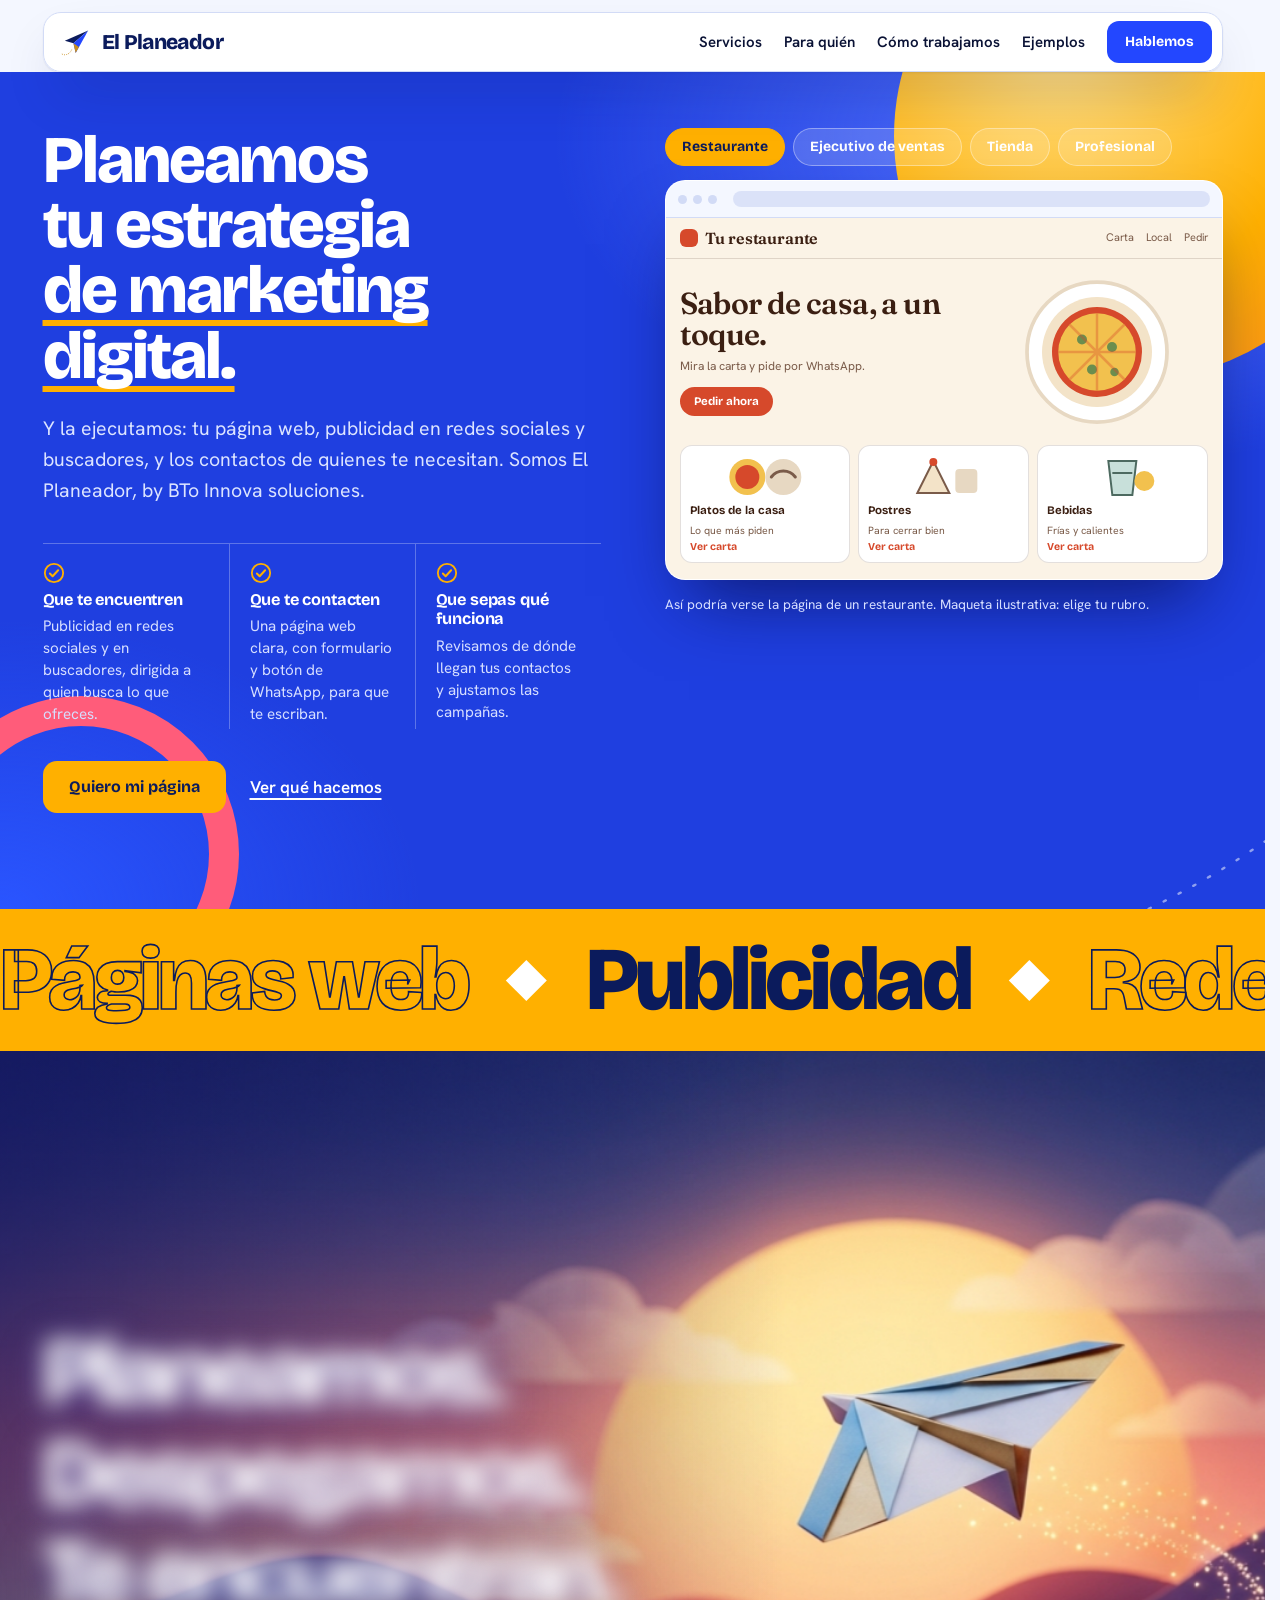
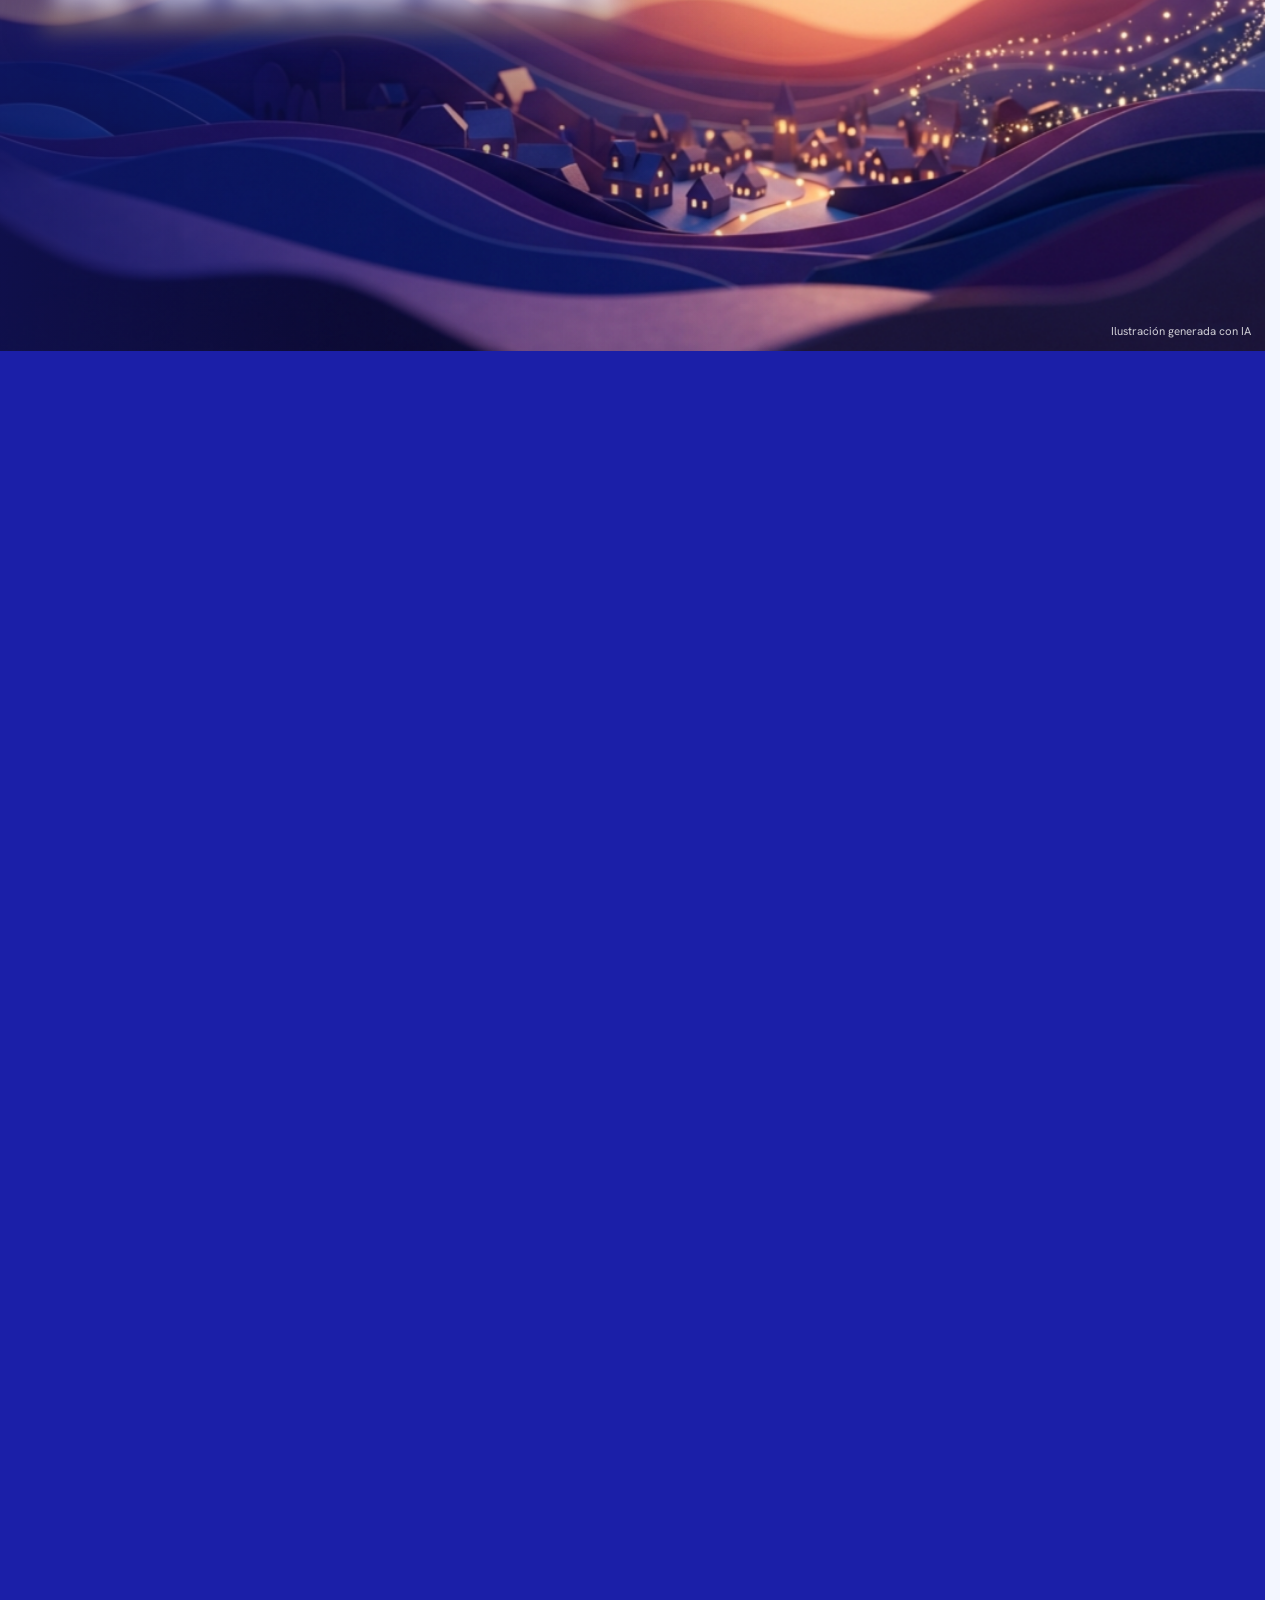
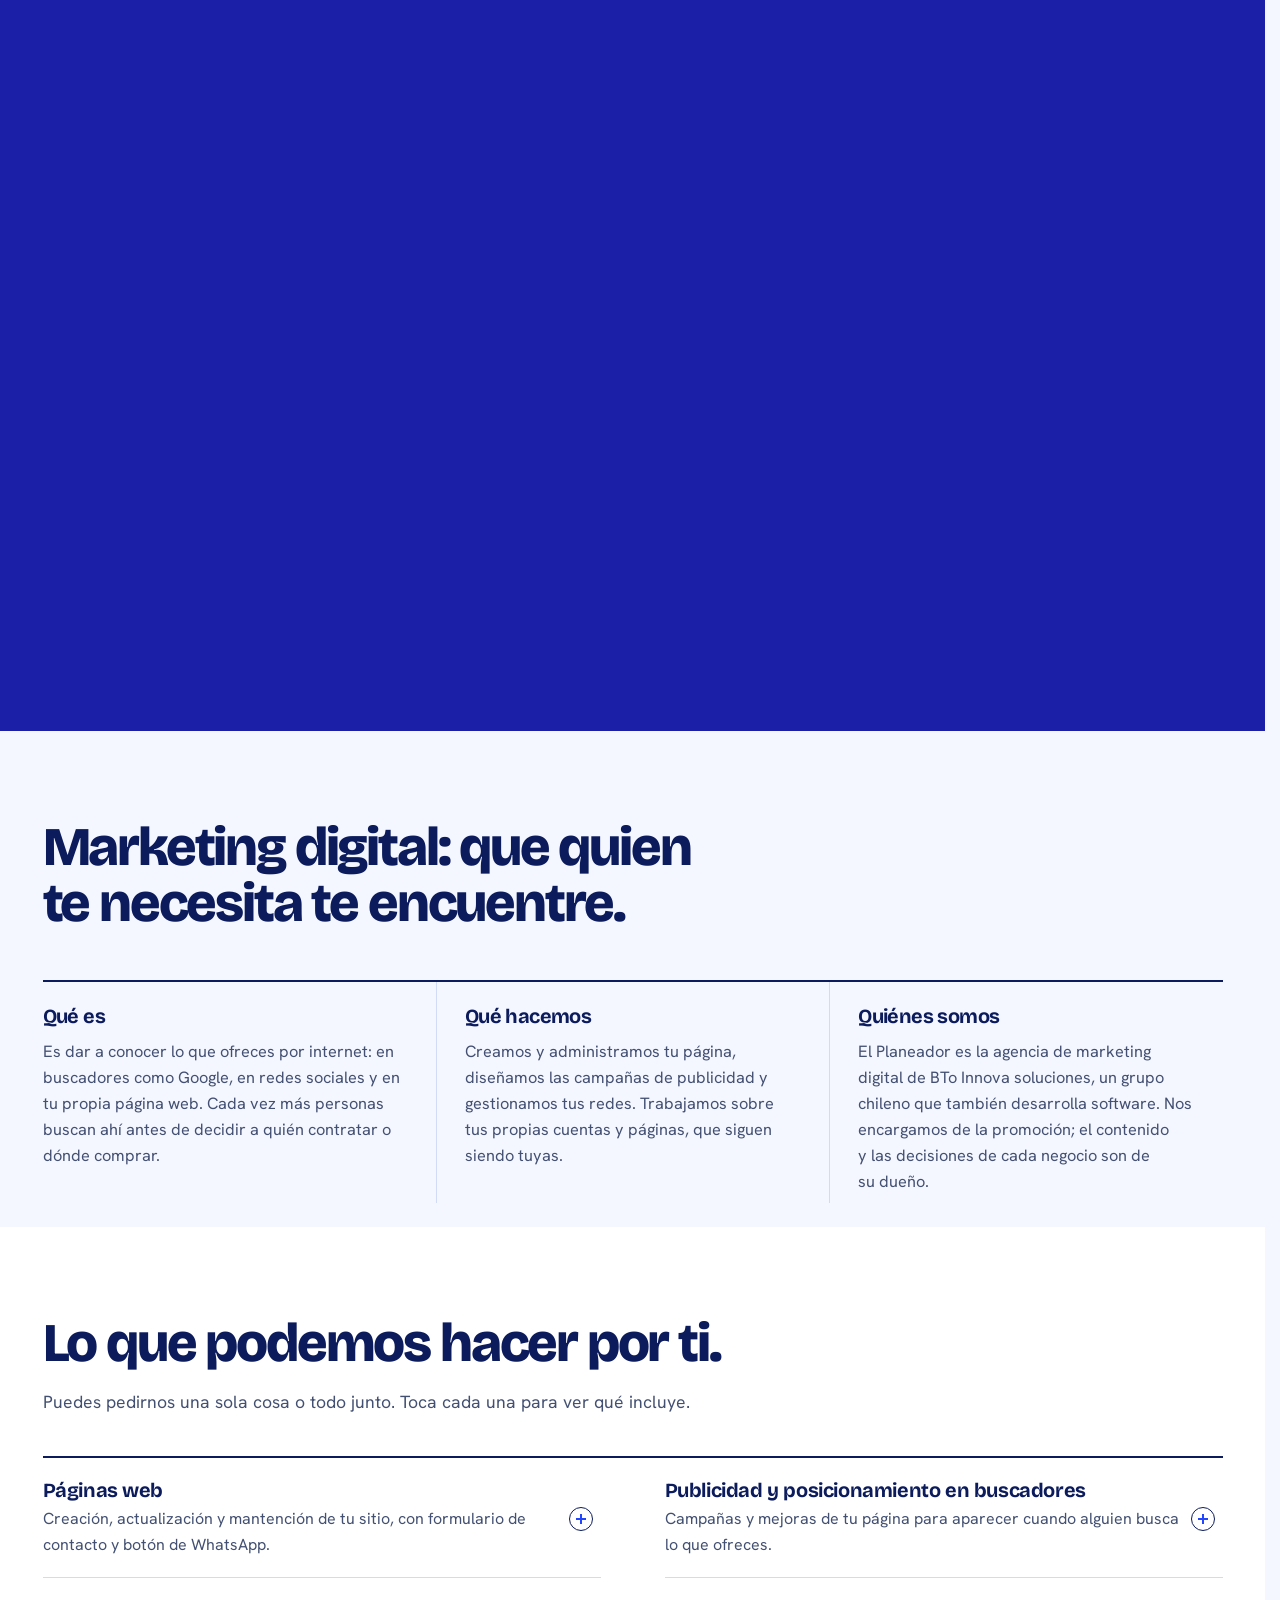
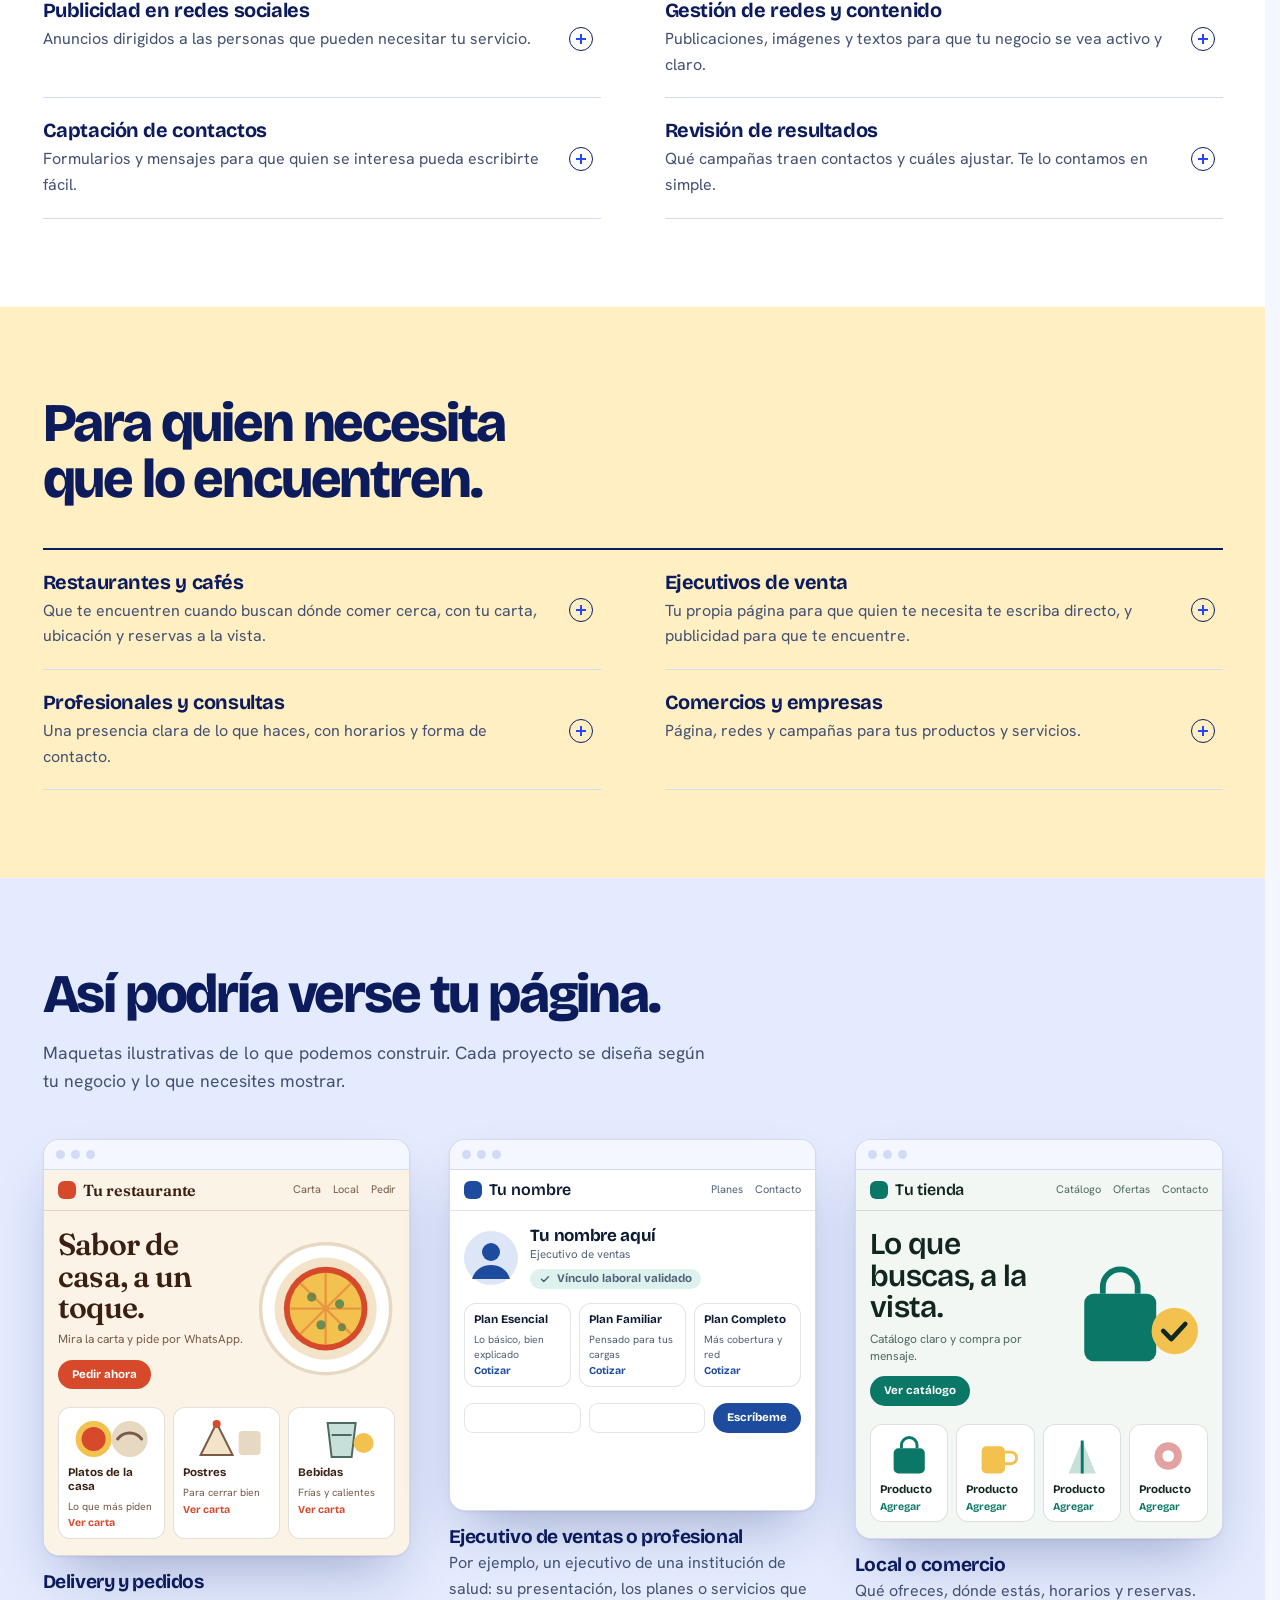
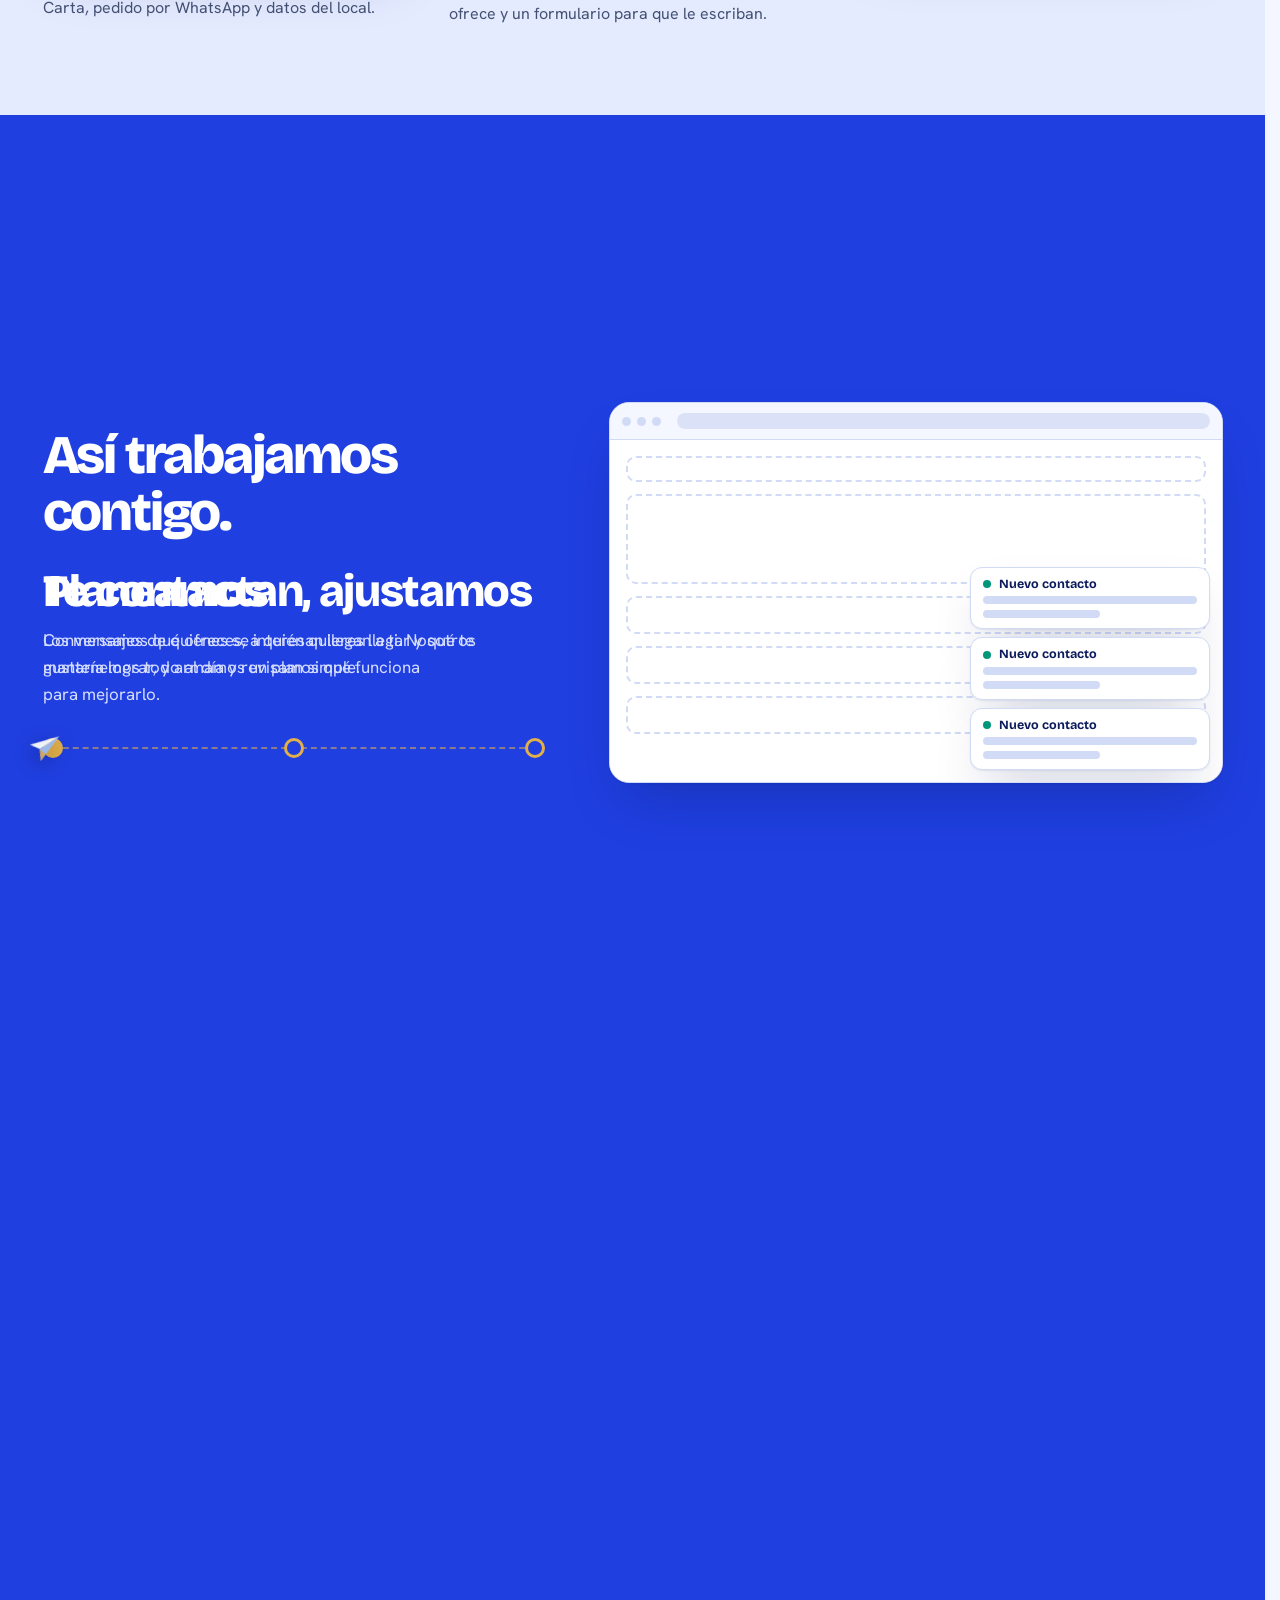
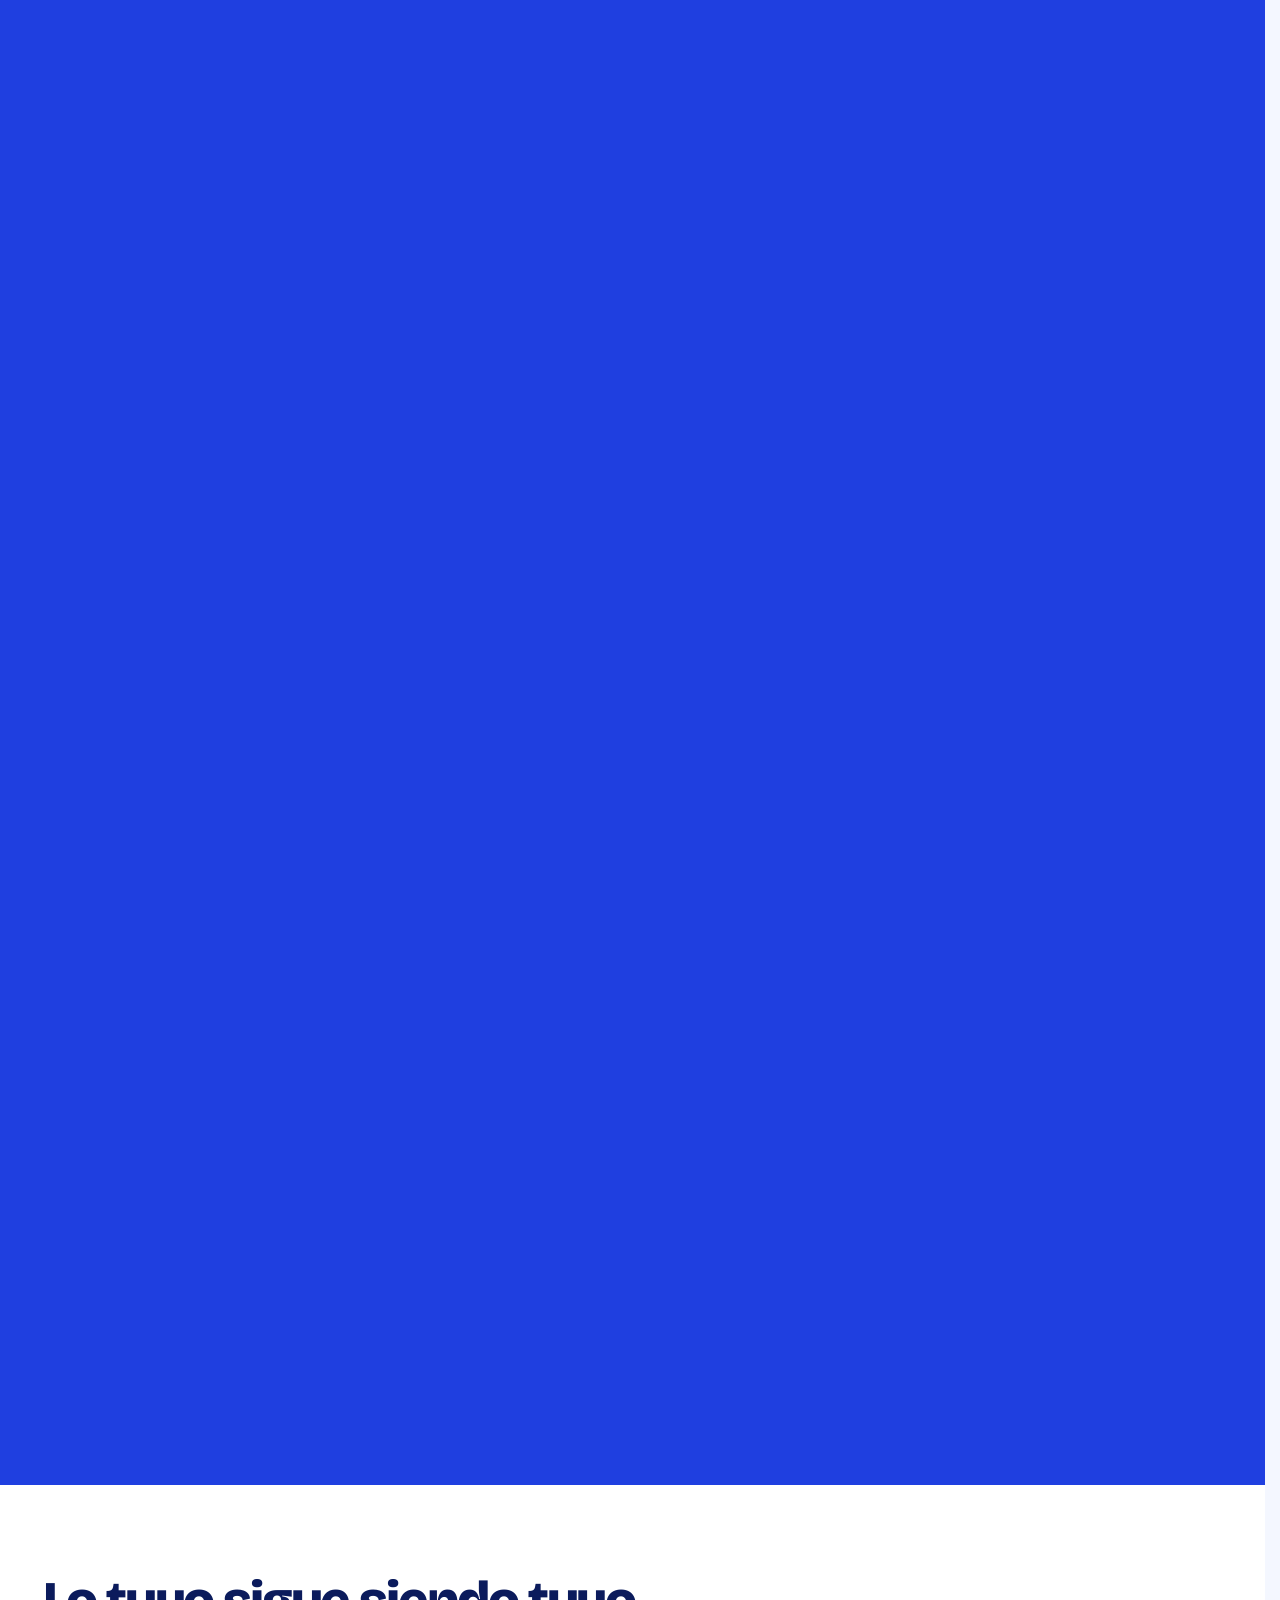
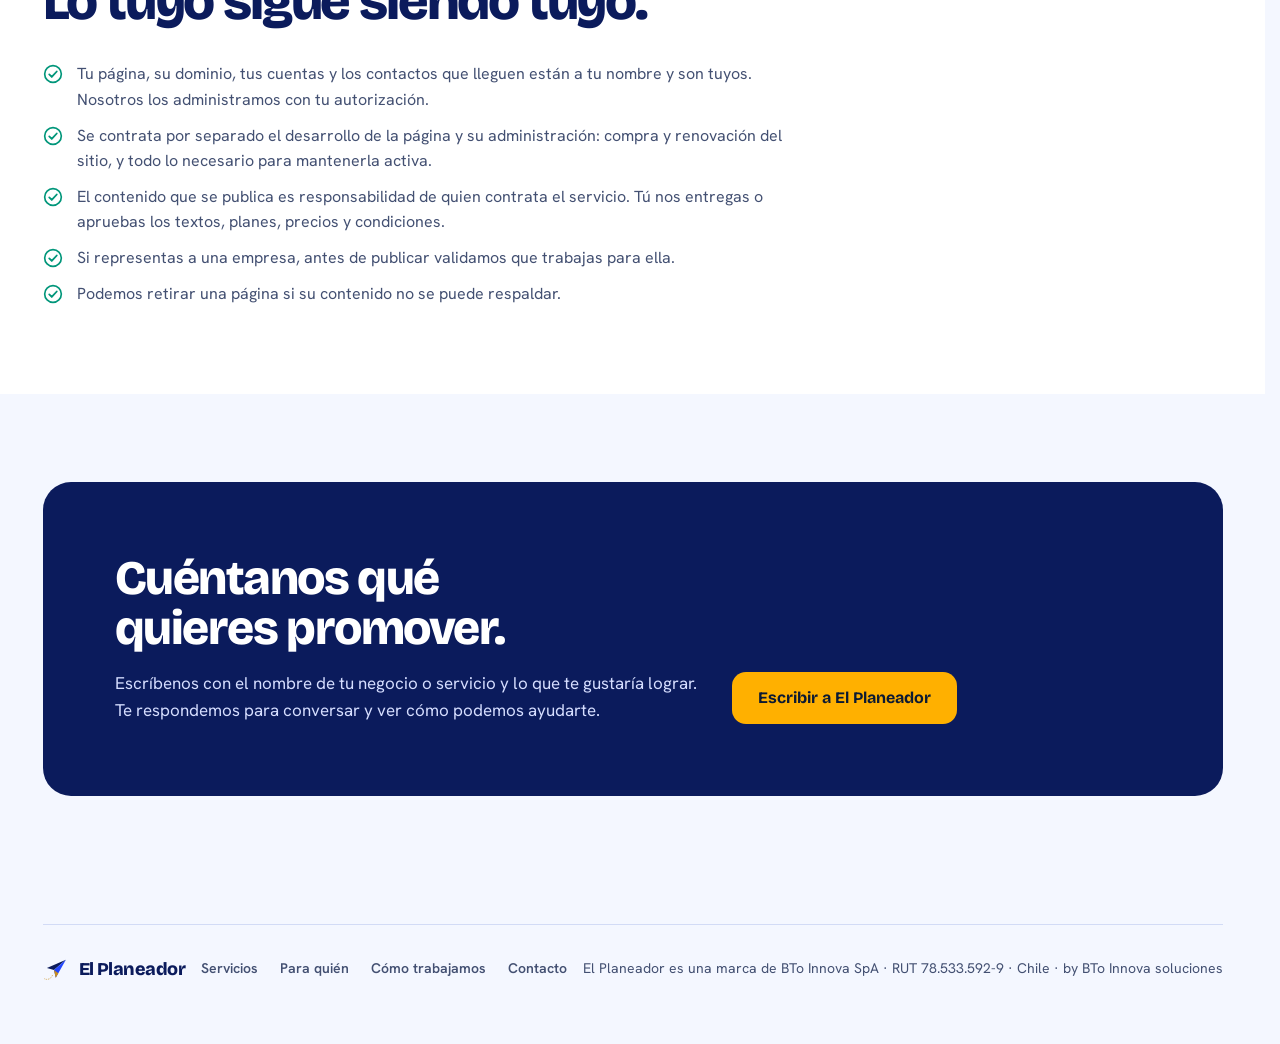
==== index.html @ 7dcaf71c "Home: ilustracion papercraft en el recorrido con zoom por scroll Co-Authored-By: Claude Sonnet 5.5 <" ====
<!DOCTYPE html>
<html lang="es-CL">
<head>
<meta name="robots" content="noindex, nofollow">
<meta charset="utf-8">
<meta name="viewport" content="width=device-width, initial-scale=1">
<title>El Planeador</title>
<meta name="description" content="Agencia chilena de marketing digital: páginas web, publicidad en redes sociales y buscadores, y gestión de contenido para negocios, ejecutivos y empresas de todo rubro.">
<link rel="canonical" href="https://elplaneador.cl/">
<meta property="og:title" content="El Planeador · Agencia de marketing digital">
<meta property="og:description" content="Páginas web y publicidad en redes y buscadores para tu negocio o servicio.">
<meta property="og:type" content="website">
<meta property="og:locale" content="es_CL">
<meta name="theme-color" content="#0F2547">
<link rel="icon" href="data:image/svg+xml,%3Csvg xmlns='http://www.w3.org/2000/svg' viewBox='0 0 200 200'%3E%3Crect width='200' height='200' rx='44' fill='%230F2547'/%3E%3Cpath d='M176 28L30 92l54 16z' fill='%23F4F6F8'/%3E%3Cpath d='M176 28L84 108l14 60z' fill='%239DB8E8'/%3E%3Cpath d='M84 108l14 60 20-36z' fill='%23D2A55A'/%3E%3C/svg%3E">
<link rel="preconnect" href="https://fonts.googleapis.com">
<link rel="preconnect" href="https://fonts.gstatic.com" crossorigin>
<link rel="stylesheet" href="https://fonts.googleapis.com/css2?family=Bricolage+Grotesque:opsz,wght@12..96,500;12..96,700;12..96,800&family=Hanken+Grotesk:wght@400;500;600;700&family=Fraunces:opsz,wght@9..144,600&display=swap">
<style>
    :root {
        color-scheme: light;
        --suelo: #F4F7FF;
        --superficie: #FFFFFF;
        --linea: #D2DBF6;
        --tinta: #0A1235;
        --suave: #435072;
        --marino: #0B1B5C;
        --azul: #2347FF;
        --oro: #FFB000;
        --oro-suave: #FFEFC2;
        --coral: #FF5C7A;
        --valido: #00967A;
        --valido-suave: #D7F5EC;
        --hondo: #1F3FE0;
        --sobre-hondo: #FFFFFF;
        --sobre-hondo-suave: #D6DEFF;
        --foco: #2347FF;
        --sombra: 0 1px 2px rgba(11, 27, 92, .08), 0 28px 56px -18px rgba(11, 27, 92, .32);
        --logo-a: #0B1B5C; --logo-b: #2347FF;
        --display: "Bricolage Grotesque", "Segoe UI", system-ui, sans-serif;
        --texto: "Hanken Grotesk", system-ui, -apple-system, "Segoe UI", sans-serif;
    }
    * { box-sizing: border-box; }
    html { scroll-behavior: smooth; }
    body { margin: 0; background: var(--suelo); color: var(--tinta); font: 400 17px/1.6 var(--texto); -webkit-font-smoothing: antialiased; }
    ::selection { background: var(--oro); color: #0C1A33; }
    :focus-visible { outline: 3px solid var(--foco); outline-offset: 3px; border-radius: 6px; }
    a { color: inherit; }
    h1, h2, h3 { font-family: var(--display); margin: 0; color: var(--marino); text-wrap: balance; letter-spacing: -.03em; line-height: 1.04; }
    p { margin: 0; text-wrap: pretty; }
    .caja { width: min(1180px, 100% - 32px); margin-inline: auto; }
    .solo-lector { position: absolute; width: 1px; height: 1px; overflow: hidden; clip-path: inset(50%); }

    /* ---- botones ---- */
    .boton { display: inline-flex; align-items: center; justify-content: center; gap: 8px; min-height: 52px; padding: 0 26px; font: 700 16px/1 var(--display); border-radius: 14px; text-decoration: none; border: 0; cursor: pointer; transition: transform .2s cubic-bezier(.2,.8,.2,1), background-color .2s; }
    .boton:hover { transform: translateY(-2px); }
    .boton-primario { background: var(--marino); color: var(--suelo); }
    .boton-primario:hover { background: var(--azul); color: var(--suelo); }
    .boton-oro { background: var(--oro); color: #0C1A33; }
    .boton-oro:hover { background: #E2B04A; }
    .enlace { font-weight: 600; color: var(--azul); text-decoration-thickness: 2px; text-underline-offset: 5px; }

    .logo { width: 1em; height: 1em; display: block; }
    .logo .a { fill: var(--logo-a); } .logo .b { fill: var(--logo-b); } .logo .c { fill: #C98F1E; } .logo .d { stroke: #C98F1E; }

    /* ---- barra ---- */
    .barra { position: sticky; top: 12px; z-index: 20; margin-top: 12px; }
    .barra .caja { display: flex; align-items: center; justify-content: space-between; gap: 12px; background: color-mix(in srgb, var(--superficie) 90%, transparent); backdrop-filter: blur(14px); border: 1px solid var(--linea); border-radius: 18px; padding: 8px 10px 8px 16px; box-shadow: var(--sombra); }
    .marca { display: inline-flex; align-items: center; gap: 10px; text-decoration: none; font: 800 21px/1 var(--display); color: var(--marino); letter-spacing: -.03em; }
    .marca .logo { font-size: 32px; }
    .menu { display: flex; align-items: center; gap: 22px; font-size: 15px; font-weight: 600; }
    .menu a { text-decoration: none; }
    .menu a:not(.boton):hover, .sub-boton:hover { color: var(--azul); }
    .menu .boton { min-height: 42px; padding: 0 18px; font-size: 14px; border-radius: 12px; }
    .sub { position: relative; }
    .sub-boton { font: inherit; font-weight: 600; color: inherit; background: none; border: 0; padding: 8px 4px; cursor: pointer; }
    .sub-lista { display: none; position: absolute; top: 100%; left: -12px; min-width: 190px; padding: 8px; background: var(--superficie); border: 1px solid var(--linea); border-radius: 14px; box-shadow: var(--sombra); }
    .sub:hover .sub-lista, .sub:focus-within .sub-lista, .sub.abierto .sub-lista { display: block; }
    .sub-lista a { display: block; padding: 10px 14px; border-radius: 10px; white-space: nowrap; }
    .sub-lista a:hover { background: var(--suelo); }
    @media (max-width: 720px) { .menu > a:not(.boton) { display: none; } .menu { gap: 8px; } .marca { font-size: 17px; gap: 7px; } .marca .logo { font-size: 26px; } .sub-boton { font-size: 13px; padding: 8px 2px; } .menu .boton { padding: 0 14px; font-size: 13px; } .sub-lista { right: 0; left: auto; } }

    /* ---- hero ---- */
    .hero { position: relative; padding: 40px 0 72px; overflow: clip; }
    .hero .caja { position: relative; display: grid; grid-template-columns: 1.25fr .75fr; gap: clamp(32px, 5vw, 72px); align-items: start; }
    .hero h1 { font-size: clamp(2.4rem, 5.6vw, 4.4rem); font-weight: 800; line-height: .98; }
    .hero h1 .subraya { display: inline-block; text-decoration: underline; text-decoration-color: var(--oro); text-decoration-thickness: .09em; text-underline-offset: .12em; text-decoration-skip-ink: none; }
    .bajada { margin-top: 24px; max-width: 34em; font-size: clamp(1.05rem, 2vw, 1.22rem); color: var(--suave); }
    .controles { margin: 36px 0 0; padding: 0; list-style: none; display: grid; grid-template-columns: repeat(3, 1fr); border-top: 1px solid var(--linea); }
    .controles li { padding: 18px 20px 4px 0; display: grid; gap: 6px; align-content: start; }
    .controles li + li { padding-left: 20px; border-left: 1px solid var(--linea); }
    .controles svg { width: 22px; height: 22px; color: var(--valido); }
    .controles strong { font: 700 1.02rem/1.2 var(--display); color: var(--marino); letter-spacing: -.01em; }
    .controles span { font-size: .95rem; line-height: 1.45; color: var(--suave); }
    .acciones { margin-top: 32px; display: flex; flex-wrap: wrap; align-items: center; gap: 12px 24px; }
    @media (max-width: 960px) { .hero .caja { grid-template-columns: 1fr; } }
    @media (max-width: 640px) {
        .hero { padding-top: 36px; }
        .controles { grid-template-columns: 1fr; }
        .controles li, .controles li + li { padding: 14px 0; border-left: 0; border-top: 1px solid var(--linea); grid-template-columns: 26px 1fr; column-gap: 12px; }
        .controles li:first-child { border-top: 0; }
        .controles svg { grid-row: span 2; }
    }

    /* ruta de vuelo decorativa */
    .ruta { position: absolute; inset: 0; width: 100%; height: 100%; pointer-events: none; z-index: 0; }
    .ruta path { fill: none; stroke: var(--oro); stroke-width: 2; stroke-linecap: round; stroke-dasharray: 2 12; opacity: .55; }
    .avion { position: absolute; top: 0; left: 0; width: 40px; height: 40px; pointer-events: none; z-index: 1; margin: -20px 0 0 -20px; offset-path: path('M 760 760 C 1040 720, 1240 520, 1310 320 S 1400 90, 1470 20'); offset-rotate: auto 12deg; offset-distance: 100%; opacity: .9; }
    .hero .caja > * { position: relative; z-index: 1; }
    @media (max-width: 960px) { .ruta, .avion { display: none; } }

    /* tarjeta de consulta */
    .consulta { background: var(--superficie); border: 1px solid var(--linea); border-radius: 24px; box-shadow: var(--sombra); padding: 28px; display: grid; gap: 16px; }
    .consulta h2 { font-size: 1.7rem; font-weight: 800; }
    .consulta > p { color: var(--suave); font-size: 15.5px; }
    .consulta fieldset { border: 0; margin: 0; padding: 0; display: flex; flex-wrap: wrap; gap: 8px; }
    .op { display: inline-flex; align-items: center; gap: 8px; padding: 10px 16px; border: 1px solid var(--linea); border-radius: 999px; font: 700 15px/1 var(--display); cursor: pointer; }
    .op input { position: absolute; opacity: 0; pointer-events: none; }
    .op:has(input:checked) { background: var(--marino); color: var(--suelo); border-color: var(--marino); }
    .op:has(input:focus-visible) { outline: 3px solid var(--foco); outline-offset: 3px; }
    .op.off { opacity: .5; cursor: not-allowed; }
    .op small { font: 500 12px var(--texto); color: var(--suave); }
    .campo { display: grid; gap: 8px; font: 700 15px/1.2 var(--display); color: var(--marino); }
    .campo select { min-height: 52px; padding: 0 14px; font: 500 16px var(--texto); color: var(--tinta); background: var(--suelo); border: 1px solid var(--linea); border-radius: 12px; }
    .consulta .boton { width: 100%; }
    .nota { font-size: 13px; color: var(--suave); line-height: 1.45; }

    /* ---- secciones ---- */
    .seccion { padding: 88px 0; }
    .seccion > .caja > h2, .titulo-sec { font-size: clamp(2rem, 4.6vw, 3.4rem); font-weight: 800; max-width: 15em; }
    .intro { margin-top: 16px; max-width: 38em; color: var(--suave); font-size: 1.1rem; }

    /* ficha validada */
    .validacion { display: grid; grid-template-columns: 1fr 1fr; gap: clamp(32px, 6vw, 96px); align-items: center; }
    .no-hacemos { margin: 28px 0 0; padding: 0; list-style: none; display: grid; gap: 10px; }
    .no-hacemos li { display: grid; grid-template-columns: 22px 1fr; gap: 12px; font-size: 1rem; color: var(--suave); }
    .no-hacemos svg { width: 20px; height: 20px; color: var(--suave); margin-top: 3px; }
    .ficha { position: relative; background: var(--superficie); border: 1px solid var(--linea); border-radius: 22px; box-shadow: var(--sombra); padding: 28px; transform: rotate(-1.6deg); max-width: 460px; justify-self: center; width: 100%; }
    .ficha-ejemplo { position: absolute; top: -13px; right: 22px; background: var(--oro-suave); color: var(--tinta); font: 700 12px/1 var(--display); letter-spacing: .06em; text-transform: uppercase; padding: 8px 12px; border-radius: 999px; }
    .ficha-cab { display: flex; align-items: center; gap: 14px; padding-bottom: 20px; border-bottom: 1px dashed var(--linea); }
    .ficha-foto { width: 56px; height: 56px; border-radius: 16px; background: var(--suelo); border: 1px solid var(--linea); display: grid; place-items: center; color: var(--suave); }
    .ficha-foto svg { width: 28px; height: 28px; }
    .ficha-cab strong { display: block; font: 700 1.15rem/1.15 var(--display); color: var(--marino); }
    .ficha-cab span { font-size: .92rem; color: var(--suave); }
    .ficha dl { margin: 0; padding-top: 6px; }
    .ficha dl > div { display: flex; align-items: center; justify-content: space-between; gap: 12px; padding: 14px 0; border-bottom: 1px solid var(--linea); }
    .ficha dl > div:last-child { border-bottom: 0; }
    .ficha dt { font: 600 .98rem/1.3 var(--display); color: var(--marino); }
    .ficha dt small { display: block; font: 400 .85rem/1.35 var(--texto); color: var(--suave); }
    .valido { flex: none; display: inline-flex; align-items: center; gap: 6px; background: var(--valido-suave); color: var(--valido); font: 700 13px/1 var(--display); padding: 8px 12px; border-radius: 999px; }
    .valido svg { width: 15px; height: 15px; }
    .ficha-pie { margin-top: 10px; font-size: .82rem; color: var(--suave); }

    /* ruta de pasos */
    .hondo { background: var(--hondo); color: var(--sobre-hondo); position: relative; overflow: clip; }
    .hondo h2 { color: var(--sobre-hondo); }
    .hondo .intro { color: var(--sobre-hondo-suave); }
    .pasos { margin: 56px 0 0; padding: 0; list-style: none; display: grid; grid-template-columns: repeat(3, 1fr); gap: 0; position: relative; }
    .pasos::before { content: ""; position: absolute; left: 0; right: 0; top: 13px; border-top: 2px dashed rgba(226,176,74,.55); }
    .pasos li { position: relative; padding: 48px 32px 0 0; }
    .pasos li::before { content: ""; position: absolute; top: 4px; left: 0; width: 20px; height: 20px; border-radius: 50%; background: var(--hondo); border: 3px solid #E2B04A; }
    .pasos li:last-child::before { background: #E2B04A; }
    .pasos h3 { color: var(--sobre-hondo); font-size: 1.4rem; font-weight: 700; margin-bottom: 10px; }
    .pasos p { color: var(--sobre-hondo-suave); font-size: 1rem; max-width: 22em; }
    @media (max-width: 760px) {
        .pasos { grid-template-columns: 1fr; gap: 28px; }
        .pasos::before { top: 0; bottom: 0; left: 9px; right: auto; border-top: 0; border-left: 2px dashed rgba(226,176,74,.55); }
        .pasos li { padding: 0 0 0 44px; }
        .pasos li::before { top: 2px; }
    }

    /* herramientas */
    .herr { margin-top: 48px; display: grid; grid-template-columns: 7fr 5fr; gap: 20px; align-items: stretch; }
    .calc { background: var(--hondo); color: #EEF2F7; border-radius: 24px; padding: clamp(28px, 4vw, 48px); display: grid; align-content: space-between; gap: 28px; }
    .calc .gran { font: 800 clamp(5rem, 14vw, 9rem)/.85 var(--display); letter-spacing: -.06em; color: #E2B04A; }
    .calc h3 { color: #EEF2F7; font-size: 1.7rem; font-weight: 700; margin-bottom: 8px; }
    .calc p { color: #B5C3DC; max-width: 28em; }
    .calc .boton { justify-self: start; }
    .guias { display: grid; align-content: start; border-top: 2px solid var(--marino); }
    .guias a { display: grid; gap: 4px; padding: 22px 8px 22px 0; text-decoration: none; border-bottom: 1px solid var(--linea); transition: padding-left .2s cubic-bezier(.2,.8,.2,1); }
    .guias a:hover { padding-left: 10px; }
    .guias strong { font: 700 1.3rem/1.2 var(--display); color: var(--marino); letter-spacing: -.02em; }
    .guias span { color: var(--suave); font-size: 1rem; }
    .guias em { font-style: normal; font-weight: 700; color: var(--azul); font-size: .95rem; }
    .guias-tit { font: 700 .95rem/1 var(--display); color: var(--suave); letter-spacing: .02em; padding: 14px 0 10px; }
    @media (max-width: 860px) { .herr { grid-template-columns: 1fr; } .validacion { grid-template-columns: 1fr; } .ficha { transform: rotate(-1deg); } }

    /* ejecutivos */
    .ejec { background: var(--hondo); border-radius: 28px; padding: clamp(32px, 6vw, 72px); display: grid; grid-template-columns: 1.4fr 1fr; gap: 32px; align-items: end; color: var(--sobre-hondo); }
    .ejec h2 { color: var(--sobre-hondo); font-size: clamp(1.9rem, 4vw, 3rem); font-weight: 800; }
    .ejec p { margin-top: 16px; color: var(--sobre-hondo-suave); max-width: 36em; }
    .ejec .boton { justify-self: start; }
    @media (max-width: 860px) { .ejec { grid-template-columns: 1fr; } }

    .pie { padding: 40px 0 56px; font-size: 14px; color: var(--suave); }
    .pie .caja { display: flex; flex-wrap: wrap; justify-content: space-between; gap: 12px; align-items: center; border-top: 1px solid var(--linea); padding-top: 24px; }
    .pie .marca { font-size: 18px; } .pie .marca .logo { font-size: 26px; }
    .pie-enlaces { display: flex; flex-wrap: wrap; gap: 8px 22px; font-weight: 600; }
    .pie-enlaces a { text-decoration: none; padding: 8px 0; }
    .pie-enlaces a:hover { color: var(--azul); text-decoration: underline; text-underline-offset: 4px; }

    /* listas editoriales (servicios y rubros) */
    .lista-ed { margin-top: 40px; display: grid; grid-template-columns: repeat(2, 1fr); column-gap: clamp(24px, 5vw, 72px); border-top: 2px solid var(--marino); }
    .lista-ed > div { display: grid; gap: 4px; padding: 20px 0; border-bottom: 1px solid var(--linea); align-content: start; }
    .lista-ed strong { font: 700 1.25rem/1.2 var(--display); color: var(--marino); letter-spacing: -.02em; }
    .lista-ed span { color: var(--suave); font-size: 1rem; max-width: 34em; }
    @media (max-width: 760px) { .lista-ed { grid-template-columns: 1fr; } }
    #condiciones .no-hacemos { max-width: 44em; margin-top: 32px; }
    #condiciones .no-hacemos svg { color: var(--valido); }


    /* ---- base nueva ---- */
    html { scrollbar-gutter: stable; }
    html.panel-abierto { overflow: hidden; }
    :root { --ease: cubic-bezier(.16, .84, .3, 1); }

    /* ---- portada: maqueta viva ---- */
    @media (min-width: 961px) { .hero .caja { grid-template-columns: 1fr 1fr; } }
    .hero h1 { font-size: clamp(2.3rem, 4.8vw, 4rem); }
    .vivo { display: grid; gap: 14px; }
    .vivo-rubros { display: flex; flex-wrap: wrap; gap: 8px; }
    .vchip { font: 700 14px/1 var(--display); padding: 11px 16px; border-radius: 999px; border: 1px solid var(--linea); background: var(--superficie); color: var(--tinta); cursor: pointer; transition: background-color .25s, color .25s, border-color .25s, transform .25s var(--ease); }
    .vchip:hover { transform: translateY(-2px); border-color: var(--azul); }
    .vchip[aria-pressed="true"] { background: var(--marino); color: var(--suelo); border-color: var(--marino); }
    .vivo-marco { background: var(--superficie); border: 1px solid var(--linea); border-radius: 20px; box-shadow: var(--sombra); overflow: hidden; }
    .vivo-marco .mq-barra { align-items: center; }
    .vivo-url { margin-left: 10px; flex: 1; height: 16px; border-radius: 8px; background: var(--linea); opacity: .7; display: block; }
    .vivo-pagina { --acento: var(--oro); --acento-suave: var(--oro-suave); padding: 16px; display: grid; gap: 14px; min-height: 340px; align-content: start; transition: opacity .18s ease; }
    .vivo-pagina[data-r="ejecutivo"] { --acento: var(--azul); --acento-suave: color-mix(in srgb, var(--azul) 18%, var(--superficie)); }
    .vivo-pagina[data-r="tienda"] { --acento: var(--valido); --acento-suave: var(--valido-suave); }
    .vivo-pagina[data-r="profesional"] { --acento: var(--marino); --acento-suave: color-mix(in srgb, var(--marino) 14%, var(--superficie)); }
    .vivo-pagina.sale { opacity: 0; }
    .vp-cab { display: flex; align-items: center; gap: 10px; }
    .vp-cab .mq-logo { background: var(--acento); }
    .vp-nav { margin-left: auto; display: flex; gap: 8px; }
    .vp-nav i { width: 28px; height: 7px; border-radius: 4px; background: var(--linea); display: block; }
    .vp-portada { display: grid; gap: 10px; padding: 22px 18px; border-radius: 14px; background: var(--hondo); justify-items: start; }
    .vp-tit { font: 800 clamp(1.25rem, 2.6vw, 1.7rem)/1.05 var(--display); color: #EEF2F7; letter-spacing: -.03em; }
    .vp-sub { color: #B5C3DC; font-size: .95rem; line-height: 1.4; }
    .vivo-pagina .mq-btn { background: var(--acento); color: #fff; }
    .vivo-pagina[data-r="restaurante"] .mq-btn { color: #0C1A33; }
    .vp-filas { display: grid; gap: 12px; }
    .vp-fila { display: grid; grid-template-columns: 42px 1fr 34px; gap: 12px; align-items: center; }
    .vp-fila .mq-img { width: 42px; height: 42px; background: var(--acento-suave); }
    .vp-fila .mq-chip { background: var(--acento-suave); height: 20px; }
    .vp-grid { display: grid; grid-template-columns: 1fr 1fr; gap: 10px; }
    .vp-prod { height: 84px; border-radius: 12px; background: var(--acento-suave); display: block; position: relative; }
    .vp-prod::after { content: ""; position: absolute; left: 10px; bottom: 10px; width: 46%; height: 7px; border-radius: 4px; background: var(--acento); opacity: .55; }
    .vp-horas { display: grid; grid-template-columns: repeat(3, 1fr); gap: 10px; }
    .vp-hora { height: 34px; border-radius: 10px; border: 1px solid var(--linea); background: var(--acento-suave); display: block; }
    .vp-hora:nth-child(2) { background: var(--acento); border-color: var(--acento); }
    .vivo-nota { font-size: 13.5px; color: var(--suave); }
    @media (prefers-reduced-motion: no-preference) {
        .vivo-pagina.entra .vp-tit, .vivo-pagina.entra .vp-sub, .vivo-pagina.entra .mq-btn, .vivo-pagina.entra .vp-filas > * { animation: aparece .6s var(--ease) both; animation-delay: calc(var(--i, 0) * 75ms); }
        @keyframes aparece { from { opacity: 0; transform: translateY(14px); } }
        .vivo { animation: sube .8s var(--ease) .12s both; }
    }
    @media (max-width: 640px) { .vivo-pagina { min-height: 300px; } }

    /* ---- menú móvil ---- */
    .menu-btn { display: none; align-items: center; gap: 8px; min-height: 42px; padding: 0 14px; font: 700 13px/1 var(--display); color: var(--marino); background: transparent; border: 1px solid var(--linea); border-radius: 12px; cursor: pointer; }
    .menu-btn svg { width: 18px; height: 18px; }
    @media (max-width: 720px) { .menu-btn { display: inline-flex; } }

    /* ---- filas que abren hoja ---- */
    .lista-ed > .item { text-align: left; font: inherit; color: inherit; background: none; border: 0; border-bottom: 1px solid var(--linea); padding: 20px 44px 20px 0; display: grid; gap: 4px; align-content: start; cursor: pointer; position: relative; transition: padding-left .3s var(--ease); }
    .lista-ed > .item:hover { padding-left: 10px; }
    .lista-ed > .item::after { content: ""; position: absolute; right: 8px; top: 50%; width: 22px; height: 22px; margin-top: -11px; border-radius: 50%; background: linear-gradient(var(--azul), var(--azul)) center / 10px 2px no-repeat, linear-gradient(var(--azul), var(--azul)) center / 2px 10px no-repeat; border: 1px solid var(--linea); transition: transform .35s var(--ease), background-color .25s; }
    .lista-ed > .item:hover::after { transform: rotate(90deg); background-color: var(--oro-suave); }

    /* ---- velo y hoja deslizable ---- */
    .velo { position: fixed; inset: 0; z-index: 40; background: rgba(5, 12, 24, .58); opacity: 0; pointer-events: none; transition: opacity .4s ease; }
    @supports (backdrop-filter: blur(1px)) { .velo { backdrop-filter: blur(3px) saturate(.85); } }
    html.panel-abierto .velo { opacity: 1; pointer-events: auto; }
    .hoja { position: fixed; z-index: 50; left: 0; right: 0; bottom: 0; max-height: 88dvh; overflow: auto; overscroll-behavior: contain; background: var(--superficie); color: var(--tinta); border-radius: 26px 26px 0 0; box-shadow: 0 -24px 60px -12px rgba(0,0,0,.45); transform: translateY(104%); visibility: hidden; transition: transform .5s var(--ease), visibility 0s linear .5s; outline: 0; }
    html.panel-abierto .hoja { transform: none; visibility: visible; transition: transform .5s var(--ease), visibility 0s; }
    .hoja.arrastra { transition: none; }
    .hoja-cab { position: sticky; top: 0; z-index: 1; height: 40px; display: grid; place-items: center; background: var(--superficie); cursor: grab; touch-action: none; }
    .hoja-cab span { width: 46px; height: 5px; border-radius: 3px; background: var(--linea); display: block; }
    .hoja-cerrar { position: absolute; top: 8px; right: 12px; z-index: 2; width: 40px; height: 40px; display: grid; place-items: center; background: var(--suelo); border: 1px solid var(--linea); border-radius: 12px; cursor: pointer; color: var(--marino); }
    .hoja-cerrar svg { width: 18px; height: 18px; }
    .hoja-cuerpo { padding: 4px 24px 32px; display: grid; gap: 16px; }
    .hoja-cuerpo h2 { font-size: clamp(1.7rem, 4vw, 2.1rem); font-weight: 800; padding-right: 40px; }
    .hoja-cuerpo p { color: var(--suave); }
    .hoja-lista { margin: 0; padding: 0; list-style: none; display: grid; gap: 12px; }
    .hoja-lista li { display: grid; grid-template-columns: 22px 1fr; gap: 12px; }
    .hoja-lista svg { width: 20px; height: 20px; color: var(--valido); margin-top: 3px; }
    .hoja-menu { display: grid; border-top: 2px solid var(--marino); }
    .hoja-menu a { padding: 18px 4px; font: 700 1.25rem/1.2 var(--display); color: var(--marino); text-decoration: none; border-bottom: 1px solid var(--linea); letter-spacing: -.02em; }
    .hoja-cuerpo .boton { justify-self: start; }
    .hoja-cuerpo .nota { margin-top: -4px; }
    @media (min-width: 900px) {
        .hoja { left: auto; top: 12px; right: 12px; bottom: 12px; width: min(470px, 92vw); max-height: none; border-radius: 26px; transform: translateX(112%); box-shadow: -24px 0 60px -12px rgba(0,0,0,.45); }
        .hoja-cab { height: 8px; cursor: default; touch-action: auto; } .hoja-cab span { display: none; }
        .hoja-cuerpo { padding-top: 36px; }
    }

    /* ---- hilo del avión en cómo trabajamos ---- */
    .pasos-avion { position: absolute; z-index: 2; width: 38px; height: 38px; top: -5px; left: calc(var(--p, 0) * 100%); margin-left: -19px; pointer-events: none; transform: rotate(8deg); filter: drop-shadow(0 6px 10px rgba(0,0,0,.35)); }
    .pasos-avion svg { width: 100%; height: 100%; display: block; }
    .js .pasos li { transition: opacity .6s var(--ease), transform .6s var(--ease); }
    .js .pasos li:not(.on) { opacity: .32; transform: translateY(10px); }
    .js .pasos li.on::before { background: #E2B04A; }
    @media (max-width: 760px) {
        .pasos-avion { left: -9px; top: calc(var(--p, 0) * 100%); margin-left: 0; margin-top: -19px; transform: rotate(100deg); }
    }
    @media (prefers-reduced-motion: reduce) { .js .pasos li:not(.on) { opacity: 1; transform: none; } }


    /* ---- cinta de movimiento ---- */
    .cinta { overflow: hidden; border-block: 1px solid var(--linea); padding: 22px 0; background: var(--superficie); }
    .cinta-pista { display: flex; width: max-content; animation: cinta 46s linear infinite; }
    .cinta-pista span { font: 800 clamp(2.4rem, 7.2vw, 5.6rem)/1 var(--display); letter-spacing: -.04em; color: transparent; -webkit-text-stroke: 1.5px var(--marino); padding-right: .5em; white-space: nowrap; display: inline-flex; align-items: center; }
    .cinta-pista span::after { content: ""; width: .32em; height: .32em; margin-left: .5em; background: var(--oro); transform: rotate(45deg); display: block; }
    .cinta-pista span:nth-child(even) { color: var(--marino); -webkit-text-stroke: 0; }
    .cinta:hover .cinta-pista { animation-play-state: paused; }
    @keyframes cinta { to { transform: translateX(-25%); } }
    @media (prefers-reduced-motion: reduce) { .cinta-pista { animation: none; } .cinta { overflow-x: auto; } }

    /* ---- ejemplos: respuesta al pasar el cursor ---- */
    .mq-marco { transition: transform .5s var(--ease), box-shadow .5s var(--ease); }
    .mq:hover .mq-marco { transform: translateY(-8px) rotate(-.8deg); }
    .mq .mq-btn { transition: transform .4s var(--ease); transform-origin: left center; }
    .mq:hover .mq-btn { transform: scale(1.08); }
    .mq .mq-fila, .mq .mq-bloque, .mq .mq-campo { transition: transform .5s var(--ease); }
    .mq:hover .mq-fila:nth-of-type(odd), .mq:hover .mq-bloque:nth-child(2) { transform: translateX(6px); }
    .mq:hover .mq-fila:nth-of-type(even) { transform: translateX(-4px); }

    /* ---- historia a pantalla completa ---- */
    .historia { padding: 0; }
    .historia-pista { height: 330svh; position: relative; }
    .historia-escena { position: sticky; top: 0; min-height: 100dvh; display: grid; align-items: center; padding: 96px 0 40px; overflow: clip; }
    .historia-grid { display: grid; grid-template-columns: .9fr 1.1fr; gap: clamp(28px, 5vw, 80px); align-items: center; }
    .h-etapas { display: grid; margin-top: 28px; }
    .h-etapa { grid-area: 1 / 1; opacity: 0; transform: translateY(16px); transition: opacity .6s var(--ease), transform .6s var(--ease); pointer-events: none; }
    .e1 .h-etapa[data-e="1"], .e2 .h-etapa[data-e="2"], .e3 .h-etapa[data-e="3"] { opacity: 1; transform: none; pointer-events: auto; }
    .h-etapa h3 { color: var(--sobre-hondo); font-size: clamp(1.8rem, 3.6vw, 2.8rem); font-weight: 800; margin-bottom: 12px; }
    .h-etapa p { color: var(--sobre-hondo-suave); max-width: 28em; font-size: 1.06rem; }
    .h-riel { position: relative; margin-top: 30px; height: 20px; display: flex; justify-content: space-between; align-items: center; }
    .h-riel::before { content: ""; position: absolute; left: 0; right: 0; top: 9px; border-top: 2px dashed rgba(226, 176, 74, .55); }
    .h-riel i { position: relative; width: 20px; height: 20px; border-radius: 50%; background: var(--hondo); border: 3px solid #E2B04A; display: block; transition: background-color .4s; }
    .h-riel i:first-child { background: #E2B04A; }
    .e2 .h-riel i:nth-child(2), .e3 .h-riel i:nth-child(2), .e3 .h-riel i:nth-child(3) { background: #E2B04A; }
    .h-avion { position: absolute; left: calc(var(--p, 0) * 100%); top: -9px; width: 38px; height: 38px; margin-left: -19px; transform: rotate(8deg); filter: drop-shadow(0 6px 10px rgba(0, 0, 0, .35)); }
    .h-avion svg { width: 100%; height: 100%; display: block; }
    .h-pagina { position: relative; min-height: clamp(240px, 38vh, 400px); background: var(--superficie); overflow: hidden; }
    .capa { position: absolute; inset: 0; padding: 16px; display: grid; gap: 12px; align-content: start; }
    .capa-plan { transition: opacity .7s var(--ease); }
    .e2 .capa-plan, .e3 .capa-plan { opacity: 0; }
    .w { display: block; border: 2px dashed var(--linea); border-radius: 10px; }
    .w.cab { height: 26px; } .w.por { height: 90px; } .w.fil { height: 38px; }
    .capa-pagina { --acento: var(--oro); --acento-suave: var(--oro-suave); clip-path: inset(0 0 100% 0); transition: clip-path 1.1s var(--ease); }
    .e2 .capa-pagina, .e3 .capa-pagina { clip-path: inset(0); }
    .capa-pagina .vp-cab .mq-logo { background: var(--acento); }
    .capa-pagina .mq-btn { background: var(--acento); color: #0C1A33; }
    .capa-pagina .vp-fila .mq-img, .capa-pagina .vp-fila .mq-chip { background: var(--acento-suave); }
    .h-url { transition: background-color .6s, opacity .6s; }
    .e2 .h-url, .e3 .h-url { background: var(--valido); opacity: .85; }
    .capa-avisos { position: absolute; right: 12px; bottom: 12px; display: grid; gap: 8px; width: min(240px, 64%); }
    .aviso { background: var(--superficie); border: 1px solid var(--linea); border-radius: 12px; padding: 10px 12px; display: grid; gap: 6px; box-shadow: var(--sombra); opacity: 0; transform: translateX(28px) scale(.96); transition: opacity .5s var(--ease), transform .5s var(--ease); }
    .e3 .aviso { opacity: 1; transform: none; }
    .e3 .aviso:nth-child(2) { transition-delay: .2s; } .e3 .aviso:nth-child(3) { transition-delay: .4s; }
    .aviso-t { display: flex; align-items: center; gap: 8px; font: 700 12.5px/1 var(--display); color: var(--marino); }
    .aviso-t i { width: 8px; height: 8px; border-radius: 50%; background: var(--valido); display: block; }
    @media (max-width: 899px) {
        .historia-grid { grid-template-columns: 1fr; gap: 20px; }
        .historia-escena { padding: 84px 0 24px; }
        .h-etapas { margin-top: 14px; } .h-riel { margin-top: 16px; }
        .h-pagina { min-height: 230px; }
        .capa-avisos { width: 72%; }
    }
    :is(html:not(.js) .historia, .historia.estatico) .historia-pista { height: auto; }
    :is(html:not(.js) .historia, .historia.estatico) .historia-escena { position: static; min-height: 0; padding: 72px 0; }
    :is(html:not(.js) .historia, .historia.estatico) .h-etapas { gap: 22px; }
    :is(html:not(.js) .historia, .historia.estatico) .h-etapa { grid-area: auto; opacity: 1; transform: none; }
    :is(html:not(.js) .historia, .historia.estatico) .capa-plan, :is(html:not(.js) .historia, .historia.estatico) .h-riel { display: none; }
    :is(html:not(.js) .historia, .historia.estatico) .capa-pagina { clip-path: none; }
    :is(html:not(.js) .historia, .historia.estatico) .aviso { opacity: 1; transform: none; }
    :is(html:not(.js) .historia, .historia.estatico) .h-url { background: var(--valido); opacity: .85; }


    /* ---- maquetas realistas ---- */
    .vivo-pagina { padding: 0; gap: 0; min-height: 0; display: block; }
    .vivo-marco { background: #fff; }
    .sitio { --s-display: var(--display); --s-fondo: #fff; --s-tinta: #0C1A33; --s-suave: #51617A; --s-acento: #1D4C9E; --s-card: #fff; --s-linea: rgba(12, 26, 51, .12); background: var(--s-fondo); color: var(--s-tinta); font: 400 12px/1.4 var(--texto); display: grid; align-content: start; min-height: 340px; color-scheme: light; text-align: left; }
    .sitio * { box-sizing: border-box; }
    .sitio.r-restaurante { --s-display: "Fraunces", Georgia, serif; --s-fondo: #FBF3E6; --s-tinta: #3B1F12; --s-suave: #7A5B49; --s-acento: #D6492B; --s-linea: rgba(59, 31, 18, .14); }
    .sitio.r-tienda { --s-fondo: #F2F7F4; --s-tinta: #10261F; --s-suave: #4D6A60; --s-acento: #0B7766; --s-linea: rgba(16, 38, 31, .14); }
    .sitio.r-profesional { --s-fondo: #FFFAF0; --s-tinta: #2A2112; --s-suave: #6F6048; --s-acento: #C98F1E; --s-linea: rgba(42, 33, 18, .14); }
    .s-cab { display: flex; align-items: center; gap: 10px; padding: 11px 14px; border-bottom: 1px solid var(--s-linea); }
    .s-logo { font: 600 16px/1 var(--s-display); letter-spacing: -.01em; display: inline-flex; align-items: center; gap: 7px; }
    .s-logo i { width: 18px; height: 18px; border-radius: 6px; background: var(--s-acento); display: block; }
    .s-nav { margin-left: auto; display: flex; gap: 12px; font-size: 11px; color: var(--s-suave); }
    .s-hero { display: grid; grid-template-columns: 1.15fr .85fr; gap: 10px; align-items: center; padding: 18px 14px 12px; }
    .s-tit { font: 600 clamp(1.3rem, 2.5vw, 1.9rem)/1.04 var(--s-display); letter-spacing: -.02em; }
    .s-sub { margin-top: 7px; color: var(--s-suave); font-size: 12px; }
    .s-btn { display: inline-block; margin-top: 12px; padding: 9px 14px; border-radius: 999px; background: var(--s-acento); color: #fff; font: 700 11.5px/1 var(--display); }
    .r-profesional .s-btn { color: #2A2112; }
    .s-ilus { width: 100%; max-width: 150px; justify-self: center; display: block; }
    .s-grid { display: grid; grid-template-columns: repeat(3, 1fr); gap: 8px; padding: 6px 14px 16px; }
    .s-grid.cuatro { grid-template-columns: repeat(4, 1fr); }
    .s-card { background: var(--s-card); border: 1px solid var(--s-linea); border-radius: 12px; padding: 9px; display: grid; gap: 5px; align-content: start; }
    .s-card strong { font: 700 11.5px/1.2 var(--display); }
    .s-card span { color: var(--s-suave); font-size: 10.5px; }
    .s-card svg { width: 100%; height: 44px; display: block; }
    .s-card em { font: 700 10.5px/1 var(--display); color: var(--s-acento); font-style: normal; }
    .s-perfil { display: grid; grid-template-columns: 54px 1fr; gap: 12px; align-items: center; padding: 16px 14px 8px; }
    .s-perfil svg { width: 54px; height: 54px; display: block; }
    .s-perfil strong { font: 700 17px/1.1 var(--s-display); letter-spacing: -.02em; display: block; }
    .s-perfil span { color: var(--s-suave); font-size: 11.5px; }
    .s-sello { display: inline-flex; align-items: center; gap: 6px; margin-top: 6px; padding: 4px 9px; border-radius: 999px; background: #DDF2EC; color: #0B7766; font: 700 10.5px/1 var(--display); }
    .s-sello svg { width: 12px; height: 12px; }
    .s-form { display: flex; gap: 8px; padding: 0 14px 16px; }
    .s-form i { flex: 1; height: 30px; border-radius: 9px; border: 1px solid var(--s-linea); background: #fff; display: block; }
    .s-form .s-btn { margin: 0; align-self: center; }
    .s-chips { display: flex; flex-wrap: wrap; gap: 6px; padding: 4px 14px 8px; }
    .s-chips span { padding: 6px 10px; border-radius: 999px; border: 1px solid var(--s-linea); font-size: 11px; background: #fff; }
    .s-agenda { display: grid; grid-template-columns: 1.1fr .9fr; gap: 12px; padding: 4px 14px 16px; align-items: start; }
    .s-cal { display: grid; grid-template-columns: repeat(7, 1fr); gap: 4px; font-size: 10px; text-align: center; color: var(--s-suave); }
    .s-cal b { display: grid; place-items: center; height: 22px; border-radius: 7px; font-weight: 600; background: #fff; border: 1px solid var(--s-linea); color: var(--s-tinta); }
    .s-cal b.on { background: var(--s-acento); color: #2A2112; border-color: var(--s-acento); }
    .s-horas { display: grid; gap: 6px; }
    .s-horas span { padding: 8px 10px; border-radius: 9px; border: 1px solid var(--s-linea); background: #fff; font: 700 11px/1 var(--display); text-align: center; }
    .s-horas span.on { background: var(--s-tinta); color: #fff; border-color: var(--s-tinta); }
    @media (max-width: 640px) { .sitio { min-height: 300px; } .s-nav { display: none; } .s-grid.cuatro { grid-template-columns: repeat(2, 1fr); } }
    @media (prefers-reduced-motion: no-preference) {
        .vivo-pagina.entra [data-a] { animation: aparece .65s var(--ease) both; animation-delay: calc(var(--i, 0) * 70ms); }
    }
    .capa-pagina { padding: 0; }
    .mq .mq-cuerpo { padding: 0; min-height: 0; gap: 0; }

    /* ---- el recorrido del planeador ---- */
    .viaje { background: #1B1FA8; }
    .viaje-pista { height: 320svh; position: relative; }
    .viaje-escena { position: sticky; top: 0; height: 100dvh; overflow: hidden; display: grid; align-items: center; --vp: 0; }
    .v-capa, .v-ruta { position: absolute; left: 0; width: 100%; pointer-events: none; }
    .v-capa { height: 124%; top: -12%; will-change: transform; }
    .v-ruta { height: 100%; top: 0; }
    .v-cielo { transform: translate3d(0, calc((var(--vp) - .5) * 36px), 0); }
    .v-lejos { transform: translate3d(0, calc((var(--vp) - .5) * -70px), 0); }
    .v-medio { transform: translate3d(0, calc((var(--vp) - .5) * -140px), 0); }
    .v-cerca { transform: translate3d(0, calc((var(--vp) - .5) * -250px), 0); }
    .v-texto { position: relative; z-index: 2; display: grid; gap: clamp(2px, 1vh, 12px); align-self: center; padding-bottom: 6vh; }
    .v-linea { font: 800 clamp(2.6rem, 9.4vw, 6rem)/.96 var(--display); letter-spacing: -.04em; color: #EEF2F7; opacity: 0; transform: translateY(46px); filter: blur(12px); transition: opacity .9s var(--ease), transform .9s var(--ease), filter .9s var(--ease); text-shadow: 0 4px 30px rgba(5, 12, 26, .55); }
    .vl1 .v-linea:nth-child(1), .vl2 .v-linea:nth-child(-n+2), .vl3 .v-linea { opacity: 1; transform: none; filter: none; }
    .vl2 .v-linea:nth-child(1), .vl3 .v-linea:nth-child(-n+2) { color: #B5C3DC; }
    .v-sub { text-decoration: underline; text-decoration-color: #E2B04A; text-decoration-thickness: .08em; text-underline-offset: .12em; text-decoration-skip-ink: none; }
    @media (max-width: 760px) { .viaje-pista { height: 280svh; } .v-texto { padding-bottom: 14vh; align-self: start; padding-top: 22vh; } }
    @media (prefers-reduced-motion: reduce) {
        .viaje-pista { height: auto; }
        .viaje-escena { position: relative; height: 84vh; }
        .v-capa { transform: none; }
        .v-linea { opacity: 1; transform: none; filter: none; color: #EEF2F7 !important; }
    }

    /* maquetas de ejemplo */
    .maquetas { margin-top: 44px; display: grid; grid-template-columns: repeat(3, 1fr); gap: clamp(20px, 3vw, 40px); align-items: start; }
    .mq { margin: 0; display: grid; gap: 14px; }
    .mq-marco { background: var(--superficie); border: 1px solid var(--linea); border-radius: 16px; box-shadow: var(--sombra); overflow: hidden; }
    .mq-barra { display: flex; gap: 6px; padding: 10px 12px; background: var(--suelo); border-bottom: 1px solid var(--linea); }
    .mq-barra i { width: 9px; height: 9px; border-radius: 50%; background: var(--linea); display: block; }
    .mq-cuerpo { padding: 14px; display: grid; gap: 12px; min-height: 300px; align-content: start; }
    .mq-cab { display: flex; align-items: center; gap: 10px; }
    .mq-logo { width: 22px; height: 22px; border-radius: 7px; background: var(--marino); display: block; }
    .mq-linea { display: block; height: 8px; border-radius: 4px; background: var(--linea); width: 100%; }
    .mq-linea.corta { width: 55%; }
    .mq-portada { display: grid; gap: 12px; padding: 18px 14px; border-radius: 12px; background: var(--hondo); justify-items: start; }
    .mq-portada.alta { padding: 34px 14px; }
    .mq-tit { font: 800 1.15rem/1.1 var(--display); color: #EEF2F7; letter-spacing: -.02em; }
    .mq-btn { display: inline-block; padding: 8px 12px; border-radius: 9px; background: var(--oro); color: #0C1A33; font: 700 12px/1 var(--display); }
    .mq-btn.ancho { text-align: center; }
    .mq-fila { display: grid; grid-template-columns: 38px 1fr 28px; gap: 10px; align-items: center; }
    .mq-img { width: 38px; height: 38px; border-radius: 9px; background: var(--oro-suave); display: block; }
    .mq-textos { display: grid; gap: 6px; }
    .mq-chip { height: 18px; border-radius: 9px; background: var(--valido-suave); display: block; }
    .mq-perfil { display: grid; grid-template-columns: 52px 1fr; gap: 12px; align-items: center; }
    .mq-foto { width: 52px; height: 52px; border-radius: 16px; background: var(--linea); display: block; }
    .mq-lista { display: grid; gap: 8px; }
    .mq-form { display: grid; gap: 8px; padding: 12px; border: 1px solid var(--linea); border-radius: 12px; justify-items: start; }
    .mq-campo { display: block; height: 22px; width: 100%; border-radius: 7px; background: var(--suelo); border: 1px solid var(--linea); }
    .mq-cols { display: grid; grid-template-columns: repeat(3, 1fr); gap: 8px; }
    .mq-bloque { height: 56px; border-radius: 10px; background: var(--oro-suave); display: block; }
    .mq-mapa { height: 70px; border-radius: 12px; background: var(--valido-suave); display: grid; place-items: center; }
    .mq-pin { width: 16px; height: 16px; border-radius: 50% 50% 50% 0; transform: rotate(-45deg); background: var(--valido); display: block; }
    .mq figcaption { display: grid; gap: 2px; }
    .mq figcaption strong { font: 700 1.2rem/1.2 var(--display); color: var(--marino); letter-spacing: -.02em; }
    .mq figcaption span { color: var(--suave); font-size: 1rem; }
    @media (max-width: 900px) { .maquetas { grid-template-columns: 1fr; max-width: 420px; } .mq-cuerpo { min-height: 0; } }

    /* quiénes somos */
    .quienes { padding-bottom: 24px; }
    .quienes .titulo-sec { max-width: 17em; }
    .quienes-cols { margin-top: 48px; display: grid; grid-template-columns: repeat(3, 1fr); border-top: 2px solid var(--marino); }
    .quienes-cols > div { padding: 24px 28px 8px 0; }
    .quienes-cols > div + div { padding-left: 28px; border-left: 1px solid var(--linea); }
    .quienes-cols h3 { font-size: 1.25rem; font-weight: 700; margin-bottom: 12px; }
    .quienes-cols p { color: var(--suave); font-size: 1.02rem; }
    @media (max-width: 860px) {
        .quienes-cols { grid-template-columns: 1fr; }
        .quienes-cols > div, .quienes-cols > div + div { padding: 22px 0; border-left: 0; border-top: 1px solid var(--linea); }
        .quienes-cols > div:first-child { border-top: 0; }
    }

    /* un solo momento animado: el avión recorre la ruta al cargar */
    @media (prefers-reduced-motion: no-preference) {
        .avion { animation: vuela 2.6s cubic-bezier(.16,.84,.3,1) .2s both; }
        @keyframes vuela { from { offset-distance: 0%; opacity: 0; } 12% { opacity: .9; } to { offset-distance: 100%; } }
        .hero h1, .hero .bajada, .controles, .acciones, .consulta { animation: sube .7s cubic-bezier(.16,.84,.3,1) both; }
        .hero .bajada { animation-delay: .06s; } .controles { animation-delay: .12s; } .acciones { animation-delay: .18s; } .consulta { animation-delay: .14s; }
        @keyframes sube { from { opacity: 0; transform: translateY(16px); } }
    }

    /* ================= mundo vivo: portada, color y fuerza ================= */
    body { background: var(--suelo); }
    .hero { background: radial-gradient(900px 520px at 88% 8%, #5473FF 0%, rgba(84, 115, 255, 0) 62%), radial-gradient(700px 480px at 0% 100%, #2A55FF 0%, rgba(42, 85, 255, 0) 60%), var(--hondo); color: #fff; padding: 56px 0 96px; }
    .hero::before { content: ""; position: absolute; width: clamp(280px, 38vw, 560px); aspect-ratio: 1; right: -9vw; top: -14vw; border-radius: 50%; background: radial-gradient(circle at 34% 30%, #FFE08A, var(--oro) 58%, #FF8A1F); z-index: 0; }
    .hero::after { content: ""; position: absolute; width: clamp(160px, 20vw, 300px); aspect-ratio: 1; left: -6vw; bottom: -8vw; border-radius: 50%; border: clamp(18px, 2.4vw, 36px) solid var(--coral); z-index: 0; }
    .hero h1 { color: #fff; font-size: clamp(2.5rem, 5.2vw, 4.4rem); }
    .hero h1 .subraya { text-decoration-color: var(--oro); }
    .hero .bajada { color: #DCE4FF; }
    .hero .controles { border-top-color: rgba(255, 255, 255, .28); }
    .hero .controles li + li { border-left-color: rgba(255, 255, 255, .28); }
    .hero .controles strong { color: #fff; }
    .hero .controles span { color: #D6DEFF; }
    .hero .controles svg { color: var(--oro); }
    .hero .boton-primario { background: var(--oro); color: #0B1B5C; }
    .hero .boton-primario:hover { background: #FFC83D; color: #0B1B5C; }
    .hero .enlace { color: #fff; }
    .hero .ruta path { stroke: #fff; opacity: .5; }
    .hero .vchip { background: rgba(255, 255, 255, .14); color: #fff; border-color: rgba(255, 255, 255, .38); }
    .hero .vchip:hover { border-color: #fff; }
    .hero .vchip[aria-pressed="true"] { background: var(--oro); color: #0B1B5C; border-color: var(--oro); }
    .hero .vivo-marco { box-shadow: 0 40px 70px -24px rgba(5, 12, 70, .7); border-color: rgba(255, 255, 255, .5); }
    .hero .vivo-nota { color: #D6DEFF; }
    @media (prefers-reduced-motion: no-preference) {
        .hero::before { animation: flota 9s ease-in-out infinite; }
        .hero::after { animation: flota 11s ease-in-out -4s infinite reverse; }
        @keyframes flota { 50% { transform: translateY(-18px) rotate(4deg); } }
    }
    .barra .caja { background: rgba(255, 255, 255, .92); }

    .cinta { background: var(--oro); border: 0; padding: 26px 0; }
    .cinta-pista span { -webkit-text-stroke: 1.6px var(--marino); }
    .cinta-pista span:nth-child(even) { color: var(--marino); }
    .cinta-pista span::after { background: #fff; }

    #servicios { background: #fff; }
    #rubros { background: var(--oro-suave); }
    #ejemplos { background: #E4EBFF; }
    #condiciones { background: #fff; }
    .quienes { background: var(--suelo); }
    .lista-ed > .item::after { border-color: var(--marino); }
    .lista-ed > .item:hover::after { background-color: var(--oro); }
    .boton-primario { background: var(--azul); color: #fff; }
    .boton-primario:hover { background: var(--marino); color: #fff; }
    .titulo-sec { letter-spacing: -.04em; }
    .historia.hondo, .hondo { background: var(--hondo); }
    .ejec { background: var(--marino); }
    .pie { background: var(--suelo); }
    .mq-marco { border-color: rgba(11, 27, 92, .16); }
    .viaje { background: #1B1FA8; }
    .v-linea { color: #fff; text-shadow: 0 6px 34px rgba(27, 31, 168, .6); }
    .vl2 .v-linea:nth-child(1), .vl3 .v-linea:nth-child(-n+2) { color: #FFE2A8; }
    .velo { background: rgba(11, 27, 92, .55); }


    /* ---- recorrido con ilustracion: el scroll acerca la imagen ---- */
    .v-foto { position: absolute; inset: 0; width: 100%; height: 100%; object-fit: cover; object-position: 72% 50%; transform-origin: 78% 46%; transform: scale(calc(1.02 + var(--vp, 0) * .5)); will-change: transform; display: block; }
    .v-cielo, .v-lejos, .v-medio, .v-cerca, .v-ruta { display: none; }
    .viaje-escena::after { content: ""; position: absolute; inset: 0; z-index: 1; pointer-events: none; background: linear-gradient(90deg, rgba(20, 22, 100, .66), rgba(20, 22, 100, 0) 62%); }
    .v-credito { position: absolute; right: 14px; bottom: 10px; z-index: 2; font-size: 11.5px; color: rgba(255, 255, 255, .78); }
    @media (max-width: 760px) { .v-foto { object-position: 76% 50%; } .viaje-escena::after { background: linear-gradient(180deg, rgba(20, 22, 100, .6), rgba(20, 22, 100, 0) 70%); } }
    @media (prefers-reduced-motion: reduce) { .v-foto { transform: none; } }
</style>
</head>
<body>
<svg width="0" height="0" style="position:absolute" aria-hidden="true">
    <symbol id="planeador" viewBox="0 0 200 200">
        <path style="fill:var(--logo-a)" d="M176 28 30 92l54 16z"/>
        <path style="fill:var(--logo-b)" d="M176 28 84 108l14 60z"/>
        <path style="fill:#C98F1E" d="M84 108l14 60 20-36z"/>
        <path style="stroke:#C98F1E" d="M14 176C34 186 60 176 72 150" fill="none" stroke-width="6" stroke-linecap="round" stroke-dasharray="1 13"/>
    </symbol>
    <symbol id="planeador-claro" viewBox="0 0 200 200">
        <path style="fill:#EEF2F7" d="M176 28 30 92l54 16z"/>
        <path style="fill:#9DB8E8" d="M176 28 84 108l14 60z"/>
        <path style="fill:#D2A55A" d="M84 108l14 60 20-36z"/>
    </symbol>
    <symbol id="ok" viewBox="0 0 24 24"><circle cx="12" cy="12" r="10" fill="none" stroke="currentColor" stroke-width="2"/><path d="M7.5 12.5l3 3 6-6.5" fill="none" stroke="currentColor" stroke-width="2.2" stroke-linecap="round" stroke-linejoin="round"/></symbol>
    <symbol id="no" viewBox="0 0 24 24"><circle cx="12" cy="12" r="10" fill="none" stroke="currentColor" stroke-width="2"/><path d="M8 8l8 8M16 8l-8 8" fill="none" stroke="currentColor" stroke-width="2.2" stroke-linecap="round"/></symbol>
    <symbol id="persona" viewBox="0 0 24 24"><circle cx="12" cy="8" r="4" fill="none" stroke="currentColor" stroke-width="1.8"/><path d="M4 21c1.2-4 4.2-6 8-6s6.8 2 8 6" fill="none" stroke="currentColor" stroke-width="1.8" stroke-linecap="round"/></symbol>
</svg>

<header class="barra">
    <div class="caja">
        <a class="marca" href="./" aria-label="El Planeador, inicio"><svg class="logo" aria-hidden="true"><use href="#planeador"/></svg>El Planeador</a>
        <nav class="menu" aria-label="Principal">
            <a href="#servicios">Servicios</a>
            <a href="#rubros">Para quién</a>
            <a href="#como">Cómo trabajamos</a>
            <a href="#ejemplos">Ejemplos</a>
            <button type="button" class="menu-btn" data-hoja="menu" aria-haspopup="dialog"><svg viewBox="0 0 24 24" aria-hidden="true"><path d="M4 7h16M4 12h16M4 17h10" fill="none" stroke="currentColor" stroke-width="2.2" stroke-linecap="round"/></svg>Menú</button>
            <a class="boton boton-primario" href="#contacto" data-hoja="contacto">Hablemos</a>
        </nav>
    </div>
</header>

<main>
    <section class="hero">
        <svg class="ruta" viewBox="0 0 1440 700" preserveAspectRatio="xMinYMin slice" aria-hidden="true">
            <path d="M 760 760 C 1040 720, 1240 520, 1310 320 S 1400 90, 1470 20"/>
        </svg>
        <svg class="avion" viewBox="0 0 200 200" aria-hidden="true"><use href="#planeador-claro"/></svg>
        <div class="caja">
            <div>
                <h1>Planeamos tu estrategia <span class="subraya">de marketing digital.</span></h1>
                <p class="bajada">Y la ejecutamos: tu página web, publicidad en redes sociales y buscadores, y los contactos de quienes te necesitan. Somos El Planeador, by BTo Innova soluciones.</p>
                <ul class="controles" aria-label="Qué busca el marketing digital">
                    <li><svg aria-hidden="true"><use href="#ok"/></svg><strong>Que te encuentren</strong><span>Publicidad en redes sociales y en buscadores, dirigida a quien busca lo que ofreces.</span></li>
                    <li><svg aria-hidden="true"><use href="#ok"/></svg><strong>Que te contacten</strong><span>Una página web clara, con formulario y botón de WhatsApp, para que te escriban.</span></li>
                    <li><svg aria-hidden="true"><use href="#ok"/></svg><strong>Que sepas qué funciona</strong><span>Revisamos de dónde llegan tus contactos y ajustamos las campañas.</span></li>
                </ul>
                <div class="acciones">
                    <a class="boton boton-primario" href="#contacto">Quiero mi página</a>
                    <a class="enlace" href="#servicios">Ver qué hacemos</a>
                </div>
            </div>
            <div class="vivo" id="vivo">
                <div class="vivo-rubros" role="group" aria-label="Elige tu rubro para ver cómo se vería tu página">
                    <button type="button" class="vchip" data-r="restaurante" aria-pressed="true">Restaurante</button>
                    <button type="button" class="vchip" data-r="ejecutivo" aria-pressed="false">Ejecutivo de ventas</button>
                    <button type="button" class="vchip" data-r="tienda" aria-pressed="false">Tienda</button>
                    <button type="button" class="vchip" data-r="profesional" aria-pressed="false">Profesional</button>
                </div>
                <div class="vivo-marco" aria-hidden="true">
                    <div class="mq-barra"><i></i><i></i><i></i><span class="vivo-url"></span></div>
                    <div class="vivo-pagina entra" id="vivo-pagina" data-r="restaurante"></div>
                </div>
                <p class="vivo-nota" id="vivo-nota" aria-live="polite">Así podría verse la página de un restaurante. Maqueta ilustrativa: elige tu rubro.</p>
            </div>
        </div>
    </section>

    <div class="cinta" aria-hidden="true"><div class="cinta-pista"><span>Páginas web</span><span>Publicidad</span><span>Redes sociales</span><span>Posicionamiento</span><span>Contactos</span><span>Páginas web</span><span>Publicidad</span><span>Redes sociales</span><span>Posicionamiento</span><span>Contactos</span><span>Páginas web</span><span>Publicidad</span><span>Redes sociales</span><span>Posicionamiento</span><span>Contactos</span><span>Páginas web</span><span>Publicidad</span><span>Redes sociales</span><span>Posicionamiento</span><span>Contactos</span></div></div>

    <section class="viaje" id="viaje" aria-labelledby="v-tit">
        <h2 class="solo-lector" id="v-tit">Planeamos, despegamos, te encuentran.</h2>
        <div class="viaje-pista" id="viaje-pista">
            <div class="viaje-escena" id="viaje-escena">
                <img class="v-foto" src="img/portada-planeador.jpg" alt="" width="1376" height="768" loading="lazy" decoding="async">
                <span class="v-credito">Ilustración generada con IA</span>
                <svg class="v-capa v-cielo" viewBox="0 0 1440 800" preserveAspectRatio="xMidYMax slice" aria-hidden="true">
                    <defs>
                        <linearGradient id="g-cielo" x1="0" y1="0" x2="0" y2="1"><stop offset="0" stop-color="#1B1FA8"/><stop offset=".35" stop-color="#5B2EE0"/><stop offset=".65" stop-color="#FF5C7A"/><stop offset=".88" stop-color="#FFB000"/><stop offset="1" stop-color="#FFD66B"/></linearGradient>
                        <radialGradient id="g-sol"><stop offset="0" stop-color="#FFF6D6"/><stop offset=".5" stop-color="#FFE08A" stop-opacity=".55"/><stop offset="1" stop-color="#FFB000" stop-opacity="0"/></radialGradient>
                    </defs>
                    <rect width="1440" height="800" fill="url(#g-cielo)"/>
                    <circle cx="683" cy="97" r="2.0" fill="#EEF2F7" opacity="0.35"/><circle cx="168" cy="294" r="1.0" fill="#EEF2F7" opacity="0.70"/><circle cx="1213" cy="49" r="1.2" fill="#EEF2F7" opacity="0.35"/><circle cx="196" cy="242" r="2.0" fill="#EEF2F7" opacity="0.35"/><circle cx="512" cy="66" r="2.0" fill="#EEF2F7" opacity="0.35"/><circle cx="1178" cy="83" r="1.2" fill="#EEF2F7" opacity="0.35"/><circle cx="1201" cy="319" r="2.0" fill="#EEF2F7" opacity="0.35"/><circle cx="472" cy="43" r="1.2" fill="#EEF2F7" opacity="0.70"/><circle cx="878" cy="93" r="1.0" fill="#EEF2F7" opacity="0.70"/><circle cx="1167" cy="112" r="1.0" fill="#EEF2F7" opacity="0.50"/><circle cx="782" cy="69" r="1.0" fill="#EEF2F7" opacity="0.35"/><circle cx="1287" cy="125" r="2.0" fill="#EEF2F7" opacity="0.90"/><circle cx="663" cy="258" r="2.0" fill="#EEF2F7" opacity="0.70"/><circle cx="633" cy="147" r="1.2" fill="#EEF2F7" opacity="0.50"/><circle cx="187" cy="314" r="1.6" fill="#EEF2F7" opacity="0.90"/><circle cx="723" cy="249" r="1.6" fill="#EEF2F7" opacity="0.35"/><circle cx="261" cy="282" r="2.0" fill="#EEF2F7" opacity="0.50"/><circle cx="720" cy="97" r="2.0" fill="#EEF2F7" opacity="0.90"/><circle cx="100" cy="59" r="1.6" fill="#EEF2F7" opacity="0.70"/><circle cx="737" cy="324" r="2.0" fill="#EEF2F7" opacity="0.90"/><circle cx="160" cy="67" r="1.6" fill="#EEF2F7" opacity="0.90"/><circle cx="1380" cy="53" r="1.0" fill="#EEF2F7" opacity="0.70"/>
                    <circle cx="1020" cy="470" r="300" fill="url(#g-sol)"/>
                    <circle cx="1020" cy="470" r="86" fill="#FFF3C4"/>
                </svg>
                <svg class="v-capa v-lejos" viewBox="0 0 1440 800" preserveAspectRatio="xMidYMax slice" aria-hidden="true">
                    <g fill="#FFFFFF" opacity=".22"><ellipse cx="260" cy="300" rx="170" ry="26"/><ellipse cx="340" cy="282" rx="110" ry="22"/><ellipse cx="900" cy="360" rx="200" ry="28"/><ellipse cx="1000" cy="340" rx="120" ry="22"/></g>
                    <path d="M0 560 C200 480 380 540 560 500 S 900 440 1100 500 S 1360 520 1440 480 L1440 800 L0 800Z" fill="#7A35D8"/>
                </svg>
                <svg class="v-capa v-medio" viewBox="0 0 1440 800" preserveAspectRatio="xMidYMax slice" aria-hidden="true">
                    <path d="M0 640 C220 580 420 650 640 600 S 1000 560 1220 620 S 1400 640 1440 610 L1440 800 L0 800Z" fill="#4A2BB8"/>
                    <circle cx="180" cy="650" r="2.2" fill="#E2B04A" opacity="0.80"/><circle cx="214" cy="646" r="2.2" fill="#E2B04A" opacity="0.50"/><circle cx="250" cy="655" r="2.2" fill="#E2B04A" opacity="0.90"/><circle cx="520" cy="632" r="2.2" fill="#E2B04A" opacity="0.70"/><circle cx="556" cy="628" r="2.2" fill="#E2B04A" opacity="0.90"/><circle cx="590" cy="636" r="2.2" fill="#E2B04A" opacity="0.50"/><circle cx="940" cy="598" r="2.2" fill="#E2B04A" opacity="0.80"/><circle cx="972" cy="594" r="2.2" fill="#E2B04A" opacity="0.60"/><circle cx="1010" cy="600" r="2.2" fill="#E2B04A" opacity="0.90"/><circle cx="1230" cy="636" r="2.2" fill="#E2B04A" opacity="0.60"/><circle cx="1262" cy="632" r="2.2" fill="#E2B04A" opacity="0.90"/>
                </svg>
                <svg class="v-ruta" viewBox="0 0 1440 800" preserveAspectRatio="xMidYMax slice" aria-hidden="true">
                    <path id="v-trazo" d="M -60 560 C 240 420, 480 600, 760 400 S 1200 240, 1500 140" fill="none" stroke="#E2B04A" stroke-width="2.5" stroke-linecap="round" stroke-dasharray="2 14" opacity=".55"/>
                    <g id="v-avion"><use href="#planeador-claro" x="-48" y="-48" width="96" height="96"/></g>
                </svg>
                <svg class="v-capa v-cerca" viewBox="0 0 1440 800" preserveAspectRatio="xMidYMax slice" aria-hidden="true">
                    <path d="M0 720 C260 680 520 740 760 700 S 1180 670 1440 710 L1440 800 L0 800Z" fill="#241466"/>
                    <circle cx="110" cy="716" r="2.6" fill="#F6E7C3" opacity="0.90"/><circle cx="150" cy="720" r="2.6" fill="#F6E7C3" opacity="0.60"/><circle cx="700" cy="704" r="2.6" fill="#F6E7C3" opacity="0.80"/><circle cx="742" cy="708" r="2.6" fill="#F6E7C3" opacity="0.90"/><circle cx="1100" cy="690" r="2.6" fill="#F6E7C3" opacity="0.80"/><circle cx="1138" cy="694" r="2.6" fill="#F6E7C3" opacity="0.60"/><circle cx="1350" cy="706" r="2.6" fill="#F6E7C3" opacity="0.90"/>
                </svg>
                <div class="caja v-texto" aria-hidden="true">
                    <p class="v-linea">Planeamos.</p>
                    <p class="v-linea">Despegamos.</p>
                    <p class="v-linea"><span class="v-sub">Te encuentran.</span></p>
                </div>
            </div>
        </div>
    </section>

    <section class="seccion quienes" id="quienes">
        <div class="caja">
            <h2 class="titulo-sec">Marketing digital: que quien te necesita te encuentre.</h2>
            <div class="quienes-cols">
                <div>
                    <h3>Qué es</h3>
                    <p>Es dar a conocer lo que ofreces por internet: en buscadores como Google, en redes sociales y en tu propia página web. Cada vez más personas buscan ahí antes de decidir a quién contratar o dónde comprar.</p>
                </div>
                <div>
                    <h3>Qué hacemos</h3>
                    <p>Creamos y administramos tu página, diseñamos las campañas de publicidad y gestionamos tus redes. Trabajamos sobre tus propias cuentas y páginas, que siguen siendo tuyas.</p>
                </div>
                <div>
                    <h3>Quiénes somos</h3>
                    <p>El Planeador es la agencia de marketing digital de BTo Innova soluciones, un grupo chileno que también desarrolla software. Nos encargamos de la promoción; el contenido y las decisiones de cada negocio son de su dueño.</p>
                </div>
            </div>
        </div>
    </section>

    <section class="seccion" id="servicios">
        <div class="caja">
            <h2 class="titulo-sec">Lo que podemos hacer por ti.</h2>
            <p class="intro">Puedes pedirnos una sola cosa o todo junto. Toca cada una para ver qué incluye.</p>
            <div class="lista-ed">
                <button type="button" class="item" data-hoja="s-paginas" aria-haspopup="dialog"><strong>Páginas web</strong><span>Creación, actualización y mantención de tu sitio, con formulario de contacto y botón de WhatsApp.</span></button>
                <button type="button" class="item" data-hoja="s-buscadores" aria-haspopup="dialog"><strong>Publicidad y posicionamiento en buscadores</strong><span>Campañas y mejoras de tu página para aparecer cuando alguien busca lo que ofreces.</span></button>
                <button type="button" class="item" data-hoja="s-redes" aria-haspopup="dialog"><strong>Publicidad en redes sociales</strong><span>Anuncios dirigidos a las personas que pueden necesitar tu servicio.</span></button>
                <button type="button" class="item" data-hoja="s-gestion" aria-haspopup="dialog"><strong>Gestión de redes y contenido</strong><span>Publicaciones, imágenes y textos para que tu negocio se vea activo y claro.</span></button>
                <button type="button" class="item" data-hoja="s-contactos" aria-haspopup="dialog"><strong>Captación de contactos</strong><span>Formularios y mensajes para que quien se interesa pueda escribirte fácil.</span></button>
                <button type="button" class="item" data-hoja="s-resultados" aria-haspopup="dialog"><strong>Revisión de resultados</strong><span>Qué campañas traen contactos y cuáles ajustar. Te lo contamos en simple.</span></button>
            </div>
        </div>
    </section>

    <section class="seccion" id="rubros">
        <div class="caja">
            <h2 class="titulo-sec">Para quien necesita que lo encuentren.</h2>
            <div class="lista-ed">
                <button type="button" class="item" data-hoja="r-restaurantes" aria-haspopup="dialog"><strong>Restaurantes y cafés</strong><span>Que te encuentren cuando buscan dónde comer cerca, con tu carta, ubicación y reservas a la vista.</span></button>
                <button type="button" class="item" data-hoja="r-ejecutivos" aria-haspopup="dialog"><strong>Ejecutivos de venta</strong><span>Tu propia página para que quien te necesita te escriba directo, y publicidad para que te encuentre.</span></button>
                <button type="button" class="item" data-hoja="r-profesionales" aria-haspopup="dialog"><strong>Profesionales y consultas</strong><span>Una presencia clara de lo que haces, con horarios y forma de contacto.</span></button>
                <button type="button" class="item" data-hoja="r-comercios" aria-haspopup="dialog"><strong>Comercios y empresas</strong><span>Página, redes y campañas para tus productos y servicios.</span></button>
            </div>
        </div>
    </section>

    <section class="seccion" id="ejemplos">
        <div class="caja">
            <h2 class="titulo-sec">Así podría verse tu página.</h2>
            <p class="intro">Maquetas ilustrativas de lo que podemos construir. Cada proyecto se diseña según tu negocio y lo que necesites mostrar.</p>
            <div class="maquetas">
                <figure class="mq">
                    <div class="mq-marco" aria-hidden="true">
                        <div class="mq-barra"><i></i><i></i><i></i></div>
                        <div class="mq-cuerpo">
                            <div class="mq-cab"><span class="mq-logo"></span><span class="mq-linea corta"></span></div>
                            <div class="mq-portada"><span class="mq-tit">Tu carta, a un toque</span><span class="mq-btn">Pedir por WhatsApp</span></div>
                            <div class="mq-fila"><span class="mq-img"></span><span class="mq-textos"><span class="mq-linea"></span><span class="mq-linea corta"></span></span><span class="mq-chip"></span></div>
                            <div class="mq-fila"><span class="mq-img"></span><span class="mq-textos"><span class="mq-linea"></span><span class="mq-linea corta"></span></span><span class="mq-chip"></span></div>
                            <div class="mq-fila"><span class="mq-img"></span><span class="mq-textos"><span class="mq-linea"></span><span class="mq-linea corta"></span></span><span class="mq-chip"></span></div>
                        </div>
                    </div>
                    <figcaption><strong>Delivery y pedidos</strong><span>Carta, pedido por WhatsApp y datos del local.</span></figcaption>
                </figure>
                <figure class="mq">
                    <div class="mq-marco" aria-hidden="true">
                        <div class="mq-barra"><i></i><i></i><i></i></div>
                        <div class="mq-cuerpo">
                            <div class="mq-cab"><span class="mq-logo"></span><span class="mq-linea corta"></span></div>
                            <div class="mq-perfil"><span class="mq-foto"></span><span class="mq-textos"><span class="mq-linea"></span><span class="mq-linea corta"></span></span></div>
                            <div class="mq-lista"><span class="mq-linea"></span><span class="mq-linea"></span><span class="mq-linea corta"></span></div>
                            <div class="mq-form"><span class="mq-campo"></span><span class="mq-campo"></span><span class="mq-btn">Escríbeme</span></div>
                        </div>
                    </div>
                    <figcaption><strong>Ejecutivo de ventas o profesional</strong><span>Por ejemplo, un ejecutivo de una institución de salud: su presentación, los planes o servicios que ofrece y un formulario para que le escriban.</span></figcaption>
                </figure>
                <figure class="mq">
                    <div class="mq-marco" aria-hidden="true">
                        <div class="mq-barra"><i></i><i></i><i></i></div>
                        <div class="mq-cuerpo">
                            <div class="mq-cab"><span class="mq-logo"></span><span class="mq-linea corta"></span></div>
                            <div class="mq-portada alta"><span class="mq-tit">Visítanos</span></div>
                            <div class="mq-cols"><span class="mq-bloque"></span><span class="mq-bloque"></span><span class="mq-bloque"></span></div>
                            <div class="mq-mapa"><span class="mq-pin"></span></div>
                            <span class="mq-btn ancho">Reservar</span>
                        </div>
                    </div>
                    <figcaption><strong>Local o comercio</strong><span>Qué ofreces, dónde estás, horarios y reservas.</span></figcaption>
                </figure>
            </div>
        </div>
    </section>

    <section class="historia hondo" id="como" aria-labelledby="h-tit">
        <div class="historia-pista" id="historia-pista">
            <div class="historia-escena e1" id="historia-escena">
                <div class="caja historia-grid">
                    <div class="h-texto">
                        <h2 class="titulo-sec" id="h-tit">Así trabajamos contigo.</h2>
                        <div class="h-etapas">
                            <div class="h-etapa" data-e="1"><h3>Planeamos</h3><p>Conversamos qué ofreces, a quién quieres llegar y qué te gustaría lograr, y armamos un plan simple.</p></div>
                            <div class="h-etapa" data-e="2"><h3>Armamos y publicamos</h3><p>Creamos tu página y tus campañas. Tú revisas el contenido antes de que salga.</p></div>
                            <div class="h-etapa" data-e="3"><h3>Te contactan, ajustamos</h3><p>Los mensajes de quienes se interesan llegan a ti. Nosotros mantenemos todo al día y revisamos qué funciona para mejorarlo.</p></div>
                        </div>
                        <div class="h-riel" aria-hidden="true"><i></i><i></i><i></i><span class="h-avion"><svg viewBox="0 0 200 200"><use href="#planeador-claro"/></svg></span></div>
                    </div>
                    <div class="h-visual" aria-hidden="true">
                        <div class="vivo-marco">
                            <div class="mq-barra"><i></i><i></i><i></i><span class="vivo-url h-url"></span></div>
                            <div class="h-pagina">
                                <div class="capa capa-plan"><span class="w cab"></span><span class="w por"></span><span class="w fil"></span><span class="w fil"></span><span class="w fil"></span></div>
                                <div class="capa capa-pagina">
                                    <div class="vp-cab"><span class="mq-logo"></span><span class="mq-linea corta"></span><span class="vp-nav"><i></i><i></i><i></i></span></div>
                                    <div class="vp-portada"><span class="vp-tit">Tu carta, a un toque</span><span class="vp-sub">Pedidos por WhatsApp y datos del local</span><span class="mq-btn">Pedir por WhatsApp</span></div>
                                    <div class="vp-filas">
                                        <div class="vp-fila"><span class="mq-img"></span><span class="mq-textos"><span class="mq-linea"></span><span class="mq-linea corta"></span></span><span class="mq-chip"></span></div>
                                        <div class="vp-fila"><span class="mq-img"></span><span class="mq-textos"><span class="mq-linea"></span><span class="mq-linea corta"></span></span><span class="mq-chip"></span></div>
                                    </div>
                                </div>
                                <div class="capa-avisos">
                                    <div class="aviso"><span class="aviso-t"><i></i>Nuevo contacto</span><span class="mq-linea"></span><span class="mq-linea corta"></span></div>
                                    <div class="aviso"><span class="aviso-t"><i></i>Nuevo contacto</span><span class="mq-linea"></span><span class="mq-linea corta"></span></div>
                                    <div class="aviso"><span class="aviso-t"><i></i>Nuevo contacto</span><span class="mq-linea"></span><span class="mq-linea corta"></span></div>
                                </div>
                            </div>
                        </div>
                    </div>
                </div>
            </div>
        </div>
    </section>

    <section class="seccion" id="condiciones">
        <div class="caja">
            <h2 class="titulo-sec">Lo tuyo sigue siendo tuyo.</h2>
            <ul class="no-hacemos" aria-label="Condiciones del servicio">
                <li><svg aria-hidden="true"><use href="#ok"/></svg><span>Tu página, su dominio, tus cuentas y los contactos que lleguen están a tu nombre y son tuyos. Nosotros los administramos con tu autorización.</span></li>
                <li><svg aria-hidden="true"><use href="#ok"/></svg><span>Se contrata por separado el desarrollo de la página y su administración: compra y renovación del sitio, y todo lo necesario para mantenerla activa.</span></li>
                <li><svg aria-hidden="true"><use href="#ok"/></svg><span>El contenido que se publica es responsabilidad de quien contrata el servicio. Tú nos entregas o apruebas los textos, planes, precios y condiciones.</span></li>
                <li><svg aria-hidden="true"><use href="#ok"/></svg><span>Si representas a una empresa, antes de publicar validamos que trabajas para ella.</span></li>
                <li><svg aria-hidden="true"><use href="#ok"/></svg><span>Podemos retirar una página si su contenido no se puede respaldar.</span></li>
            </ul>
        </div>
    </section>

    <section class="seccion" id="contacto">
        <div class="caja">
            <div class="ejec">
                <div>
                    <h2>Cuéntanos qué quieres promover.</h2>
                    <p>Escríbenos con el nombre de tu negocio o servicio y lo que te gustaría lograr. Te respondemos para conversar y ver cómo podemos ayudarte.</p>
                </div>
                <a class="boton boton-oro" href="mailto:contacto@elplaneador.cl?subject=Quiero%20conversar%20sobre%20marketing%20digital">Escribir a El Planeador</a>
            </div>
        </div>
    </section>
</main>

<footer class="pie">
    <div class="caja">
        <a class="marca" href="./"><svg class="logo" aria-hidden="true"><use href="#planeador"/></svg>El Planeador</a>
        <nav class="pie-enlaces" aria-label="Pie de página">
            <a href="#servicios">Servicios</a>
            <a href="#rubros">Para quién</a>
            <a href="#como">Cómo trabajamos</a>
            <a href="#contacto">Contacto</a>
        </nav>
        <span>El Planeador es una marca de BTo Innova SpA · RUT 78.533.592-9 · Chile · by BTo Innova soluciones</span>
    </div>
</footer>

<div class="velo" id="velo" aria-hidden="true"></div>
<aside class="hoja" id="hoja" role="dialog" aria-modal="true" aria-labelledby="hoja-tit" aria-hidden="true" tabindex="-1">
    <div class="hoja-cab" id="hoja-cab" aria-hidden="true"><span></span></div>
    <button type="button" class="hoja-cerrar" id="hoja-cerrar" aria-label="Cerrar"><svg viewBox="0 0 24 24" aria-hidden="true"><path d="M6 6l12 12M18 6L6 18" fill="none" stroke="currentColor" stroke-width="2.2" stroke-linecap="round"/></svg></button>
    <div class="hoja-cuerpo" id="hoja-cuerpo"></div>
</aside>

<script>
(function () {
    'use strict';
    var raiz = document.documentElement;
    raiz.classList.add('js');
    var reducir = window.matchMedia && window.matchMedia('(prefers-reduced-motion: reduce)').matches;

    /* ---------- maquetas realistas ---------- */
    var CHECK = '<svg viewBox="0 0 24 24" aria-hidden="true"><path d="M5 12.5l4.5 4.5L19 7.5" fill="none" stroke="currentColor" stroke-width="3" stroke-linecap="round" stroke-linejoin="round"/></svg>';
    var PLANT = {
        restaurante: '<div class="sitio r-restaurante">' +
            '<div class="s-cab" data-a><span class="s-logo"><i></i>Tu restaurante</span><span class="s-nav"><span>Carta</span><span>Local</span><span>Pedir</span></span></div>' +
            '<div class="s-hero"><div><div class="s-tit" data-a>Sabor de casa, a un toque.</div><div class="s-sub" data-a>Mira la carta y pide por WhatsApp.</div><span class="s-btn" data-a>Pedir ahora</span></div>' +
            '<svg class="s-ilus" viewBox="0 0 120 120" aria-hidden="true" data-a><circle cx="60" cy="60" r="56" fill="#fff" stroke="#E7D8C2" stroke-width="3"/><circle cx="60" cy="60" r="44" fill="#F3E3C8"/><circle cx="60" cy="60" r="36" fill="#D6492B"/><circle cx="60" cy="60" r="31" fill="#F2C14E"/><g fill="#6B8E4E"><circle cx="48" cy="50" r="4"/><circle cx="72" cy="56" r="4"/><circle cx="56" cy="74" r="4"/><circle cx="74" cy="76" r="3.4"/></g><g stroke="#D6492B" stroke-width="2"><path d="M60 29v62M29 60h62M38 38l44 44M82 38L38 82" opacity=".35"/></g></svg></div>' +
            '<div class="s-grid"><div class="s-card" data-a><svg viewBox="0 0 80 44" aria-hidden="true"><circle cx="22" cy="22" r="18" fill="#F2C14E"/><circle cx="22" cy="22" r="12" fill="#D6492B"/><circle cx="58" cy="22" r="18" fill="#E7D8C2"/><path d="M46 22c6-8 18-8 24 0" fill="none" stroke="#7A5B49" stroke-width="3" stroke-linecap="round"/></svg><strong>Platos de la casa</strong><span>Lo que más piden</span><em>Ver carta</em></div>' +
            '<div class="s-card" data-a><svg viewBox="0 0 80 44" aria-hidden="true"><path d="M14 38 30 6l16 32z" fill="#F3E3C8" stroke="#7A5B49" stroke-width="2"/><circle cx="30" cy="7" r="4" fill="#D6492B"/><rect x="52" y="14" width="22" height="24" rx="4" fill="#E7D8C2"/></svg><strong>Postres</strong><span>Para cerrar bien</span><em>Ver carta</em></div>' +
            '<div class="s-card" data-a><svg viewBox="0 0 80 44" aria-hidden="true"><path d="M26 6h28l-4 34H30z" fill="#C8E0DA" stroke="#4D6A60" stroke-width="2"/><path d="M30 18h20" stroke="#4D6A60" stroke-width="2"/><circle cx="62" cy="26" r="10" fill="#F2C14E"/></svg><strong>Bebidas</strong><span>Frías y calientes</span><em>Ver carta</em></div></div></div>',
        ejecutivo: '<div class="sitio r-ejecutivo">' +
            '<div class="s-cab" data-a><span class="s-logo"><i></i>Tu nombre</span><span class="s-nav"><span>Planes</span><span>Contacto</span></span></div>' +
            '<div class="s-perfil" data-a><svg viewBox="0 0 54 54" aria-hidden="true"><circle cx="27" cy="27" r="27" fill="#DCE6F7"/><circle cx="27" cy="21" r="9" fill="#1D4C9E"/><path d="M8 48c3-10 11-14 19-14s16 4 19 14" fill="#1D4C9E"/></svg><div><strong>Tu nombre aquí</strong><span>Ejecutivo de ventas</span><div><span class="s-sello">' + CHECK + 'Vínculo laboral validado</span></div></div></div>' +
            '<div class="s-grid"><div class="s-card" data-a><strong>Plan Esencial</strong><span>Lo básico, bien explicado</span><em>Cotizar</em></div><div class="s-card" data-a><strong>Plan Familiar</strong><span>Pensado para tus cargas</span><em>Cotizar</em></div><div class="s-card" data-a><strong>Plan Completo</strong><span>Más cobertura y red</span><em>Cotizar</em></div></div>' +
            '<div class="s-form" data-a><i></i><i></i><span class="s-btn">Escríbeme</span></div></div>',
        tienda: '<div class="sitio r-tienda">' +
            '<div class="s-cab" data-a><span class="s-logo"><i></i>Tu tienda</span><span class="s-nav"><span>Catálogo</span><span>Ofertas</span><span>Contacto</span></span></div>' +
            '<div class="s-hero"><div><div class="s-tit" data-a>Lo que buscas, a la vista.</div><div class="s-sub" data-a>Catálogo claro y compra por mensaje.</div><span class="s-btn" data-a>Ver catálogo</span></div>' +
            '<svg class="s-ilus" viewBox="0 0 120 100" aria-hidden="true" data-a><rect x="14" y="30" width="62" height="58" rx="8" fill="#0B7766"/><path d="M30 30v-6a15 15 0 0 1 30 0v6" fill="none" stroke="#0B7766" stroke-width="5"/><circle cx="92" cy="62" r="20" fill="#F2C14E"/><path d="M82 62l7 7 12-13" fill="none" stroke="#10261F" stroke-width="4" stroke-linecap="round" stroke-linejoin="round"/></svg></div>' +
            '<div class="s-grid cuatro"><div class="s-card" data-a><svg viewBox="0 0 60 44" aria-hidden="true"><rect x="14" y="14" width="32" height="26" rx="5" fill="#0B7766"/><path d="M22 14v-3a8 8 0 0 1 16 0v3" fill="none" stroke="#0B7766" stroke-width="3"/></svg><strong>Producto</strong><em>Agregar</em></div>' +
            '<div class="s-card" data-a><svg viewBox="0 0 60 44" aria-hidden="true"><rect x="16" y="12" width="24" height="28" rx="5" fill="#F2C14E"/><path d="M40 18h6a5 5 0 0 1 0 12h-6" fill="none" stroke="#F2C14E" stroke-width="3"/></svg><strong>Producto</strong><em>Agregar</em></div>' +
            '<div class="s-card" data-a><svg viewBox="0 0 60 44" aria-hidden="true"><path d="M30 6l14 34H16z" fill="#C8E0DA"/><path d="M30 6v34" stroke="#0B7766" stroke-width="3"/></svg><strong>Producto</strong><em>Agregar</em></div>' +
            '<div class="s-card" data-a><svg viewBox="0 0 60 44" aria-hidden="true"><circle cx="30" cy="22" r="14" fill="#E4A1A1"/><circle cx="30" cy="22" r="6" fill="#fff"/></svg><strong>Producto</strong><em>Agregar</em></div></div></div>',
        profesional: '<div class="sitio r-profesional">' +
            '<div class="s-cab" data-a><span class="s-logo"><i></i>Tu nombre</span><span class="s-nav"><span>Servicios</span><span>Agenda</span></span></div>' +
            '<div class="s-perfil" data-a><svg viewBox="0 0 54 54" aria-hidden="true"><circle cx="27" cy="27" r="27" fill="#F6E7C3"/><circle cx="27" cy="21" r="9" fill="#2A2112"/><path d="M8 48c3-10 11-14 19-14s16 4 19 14" fill="#2A2112"/></svg><div><strong>Tu especialidad aquí</strong><span>Atención con hora</span></div></div>' +
            '<div class="s-chips" data-a><span>Consulta</span><span>Evaluación</span><span>Seguimiento</span></div>' +
            '<div class="s-agenda"><div class="s-cal" data-a><b>L</b><b>M</b><b>M</b><b>J</b><b>V</b><b>S</b><b>D</b><b>1</b><b>2</b><b>3</b><b>4</b><b class="on">5</b><b>6</b><b>7</b><b>8</b><b>9</b><b>10</b><b>11</b><b>12</b><b>13</b><b>14</b></div>' +
            '<div class="s-horas" data-a><span>10:00</span><span class="on">11:30</span><span>15:00</span><span class="s-btn" style="margin:0;background:#C98F1E">Reservar hora</span></div></div></div>'
    };
    function hidratar(host, clave) {
        host.innerHTML = PLANT[clave];
        var a = host.querySelectorAll('[data-a]');
        for (var i = 0; i < a.length; i++) a[i].style.setProperty('--i', i);
    }

    /* ---------- portada: maqueta viva ---------- */
    var RUBROS = {
        restaurante: { nota: 'un restaurante', tit: 'Tu carta, a un toque', sub: 'Pedidos por WhatsApp y datos del local', btn: 'Pedir por WhatsApp', tipo: 'lista' },
        ejecutivo: { nota: 'un ejecutivo de ventas', tit: 'Conoce lo que ofrezco', sub: 'Planes y respuestas claras, con contacto directo', btn: 'Escríbeme', tipo: 'lista' },
        tienda: { nota: 'una tienda', tit: 'Tus productos, a la vista', sub: 'Catálogo y compra por mensaje', btn: 'Ver catálogo', tipo: 'grid' },
        profesional: { nota: 'un profesional', tit: 'Agenda tu hora', sub: 'Tu presentación, horarios y contacto', btn: 'Reservar hora', tipo: 'horas' }
    };
    var ORDEN = ['restaurante', 'ejecutivo', 'tienda', 'profesional'];
    var pagina = document.getElementById('vivo-pagina');
    var filas = document.getElementById('vp-filas');
    var nota = document.getElementById('vivo-nota');
    var chips = document.querySelectorAll('.vchip');
    var actual = 'restaurante', detenido = false, temporizador = null;

    function crear(tag, cls, i) {
        var e = document.createElement(tag);
        if (cls) e.className = cls;
        if (i !== undefined) e.style.setProperty('--i', i);
        return e;
    }
    function pintar(clave) {
        var d = RUBROS[clave];
        actual = clave;
        pagina.setAttribute('data-r', clave);
        hidratar(pagina, clave);
        nota.textContent = 'Así podría verse la página de ' + d.nota + '. Maqueta ilustrativa: elige tu rubro.';
        for (var n = 0; n < chips.length; n++) chips[n].setAttribute('aria-pressed', chips[n].getAttribute('data-r') === clave ? 'true' : 'false');
    }
    function cambiar(clave) {
        if (clave === actual) return;
        if (reducir) { pintar(clave); return; }
        pagina.classList.remove('entra');
        pagina.classList.add('sale');
        window.setTimeout(function () {
            pintar(clave);
            pagina.classList.remove('sale');
            void pagina.offsetWidth;
            pagina.classList.add('entra');
        }, 170);
    }
    function avanzar() {
        if (detenido || document.hidden) return;
        cambiar(ORDEN[(ORDEN.indexOf(actual) + 1) % ORDEN.length]);
    }
    if (pagina) {
        pintar('restaurante');
        chips.forEach(function (b) {
            b.addEventListener('click', function () {
                detenido = true;
                window.clearInterval(temporizador);
                cambiar(b.getAttribute('data-r'));
            });
        });
        if (!reducir) temporizador = window.setInterval(avanzar, 5200);
    }

    /* ---------- hojas deslizables ---------- */
    var OK = '<svg viewBox="0 0 24 24" aria-hidden="true"><circle cx="12" cy="12" r="10" fill="none" stroke="currentColor" stroke-width="2"/><path d="M7.5 12.5l3 3 6-6.5" fill="none" stroke="currentColor" stroke-width="2.2" stroke-linecap="round" stroke-linejoin="round"/></svg>';
    var MAIL = 'mailto:contacto@elplaneador.cl?subject=Quiero%20conversar%20sobre%20marketing%20digital';
    var HOJAS = {
        menu: { menu: [['#servicios', 'Servicios'], ['#rubros', 'Para quién'], ['#ejemplos', 'Ejemplos'], ['#como', 'Cómo trabajamos'], ['#condiciones', 'Lo tuyo sigue siendo tuyo']], cta: ['Hablemos', 'contacto'] },
        contacto: { t: 'Cuéntanos qué quieres promover', p: 'Escríbenos con el nombre de tu negocio o servicio y lo que te gustaría lograr. Te respondemos para conversar y ver cómo podemos ayudarte.', mail: 'Escribir a El Planeador', nota: 'Conversar no te compromete a contratar.' },
        's-paginas': { t: 'Páginas web', p: 'Diseñamos y armamos tu sitio para que quien llegue entienda rápido qué ofreces y cómo contactarte.', l: ['Formulario de contacto y botón de WhatsApp', 'Versión pensada para celular', 'Actualización y mantención cuando la necesites'] },
        's-buscadores': { t: 'Publicidad y posicionamiento en buscadores', p: 'Campañas para que tu negocio aparezca cuando alguien busca lo que ofreces, y mejoras en tu página para que los buscadores la entiendan mejor.', l: ['Definir qué palabras busca tu cliente', 'Campañas con un presupuesto que tú defines', 'Ajustes según qué trae contactos'] },
        's-redes': { t: 'Publicidad en redes sociales', p: 'Anuncios dirigidos a las personas que pueden necesitar lo que ofreces.', l: ['Definir a quién llegar', 'Textos e imágenes del anuncio', 'Revisión de qué funciona y qué no'] },
        's-gestion': { t: 'Gestión de redes y contenido', p: 'Publicaciones, imágenes y textos para que tu negocio se vea activo y claro.', l: ['Un plan de contenidos simple', 'Publicaciones diseñadas para tu marca', 'Revisión periódica de resultados'] },
        's-contactos': { t: 'Captación de contactos', p: 'Formularios y mensajes para que quien se interesa pueda escribirte fácil.', l: ['Formulario y botón de WhatsApp en tu página', 'Aviso de cada contacto que llega', 'Los contactos llegan a ti y son tuyos'] },
        's-resultados': { t: 'Revisión de resultados', p: 'Qué campañas traen contactos y cuáles ajustar, explicado en simple.', l: ['Resumen de contactos según su origen', 'Qué mantener y qué cambiar', 'Recomendación para el siguiente paso'] },
        'r-restaurantes': { t: 'Restaurantes y cafés', p: 'Que te encuentren cuando buscan dónde comer cerca.', l: ['Carta, ubicación y horarios a la vista', 'Pedido o reserva por WhatsApp', 'Publicidad para tu zona'] },
        'r-ejecutivos': { t: 'Ejecutivos de venta', p: 'Tu propia página, a tu nombre, para que quien te necesita te escriba directo.', l: ['Presentación y lo que ofreces, con claridad', 'Formulario cuyos contactos llegan a ti', 'Si representas a una empresa, validamos que trabajas para ella antes de publicar'] },
        'r-profesionales': { t: 'Profesionales y consultas', p: 'Una presencia clara de lo que haces.', l: ['Presentación, servicios y horarios', 'Forma simple de pedir una hora', 'Posicionamiento para que te encuentren'] },
        'r-comercios': { t: 'Comercios y empresas', p: 'Página, redes y campañas para tus productos y servicios.', l: ['Catálogo o presentación de tu oferta', 'Contacto y compra por mensaje', 'Campañas según lo que quieras promover'] }
    };
    var velo = document.getElementById('velo');
    var hoja = document.getElementById('hoja');
    var cuerpo = document.getElementById('hoja-cuerpo');
    var cab = document.getElementById('hoja-cab');
    var fondo = ['header.barra', 'main', 'footer.pie'].map(function (s) { return document.querySelector(s); });
    var anterior = null, abierta = false;

    function boton(cls, texto, href) {
        var a = document.createElement('a');
        a.className = 'boton ' + cls;
        a.textContent = texto;
        a.href = href;
        return a;
    }
    function armar(clave) {
        var d = HOJAS[clave];
        cuerpo.textContent = '';
        var h = document.createElement('h2');
        h.id = 'hoja-tit';
        h.textContent = d.menu ? 'Menú' : d.t;
        cuerpo.appendChild(h);
        if (d.menu) {
            var nav = document.createElement('nav');
            nav.className = 'hoja-menu';
            nav.setAttribute('aria-label', 'Secciones');
            d.menu.forEach(function (m) {
                var a = document.createElement('a');
                a.href = m[0];
                a.textContent = m[1];
                nav.appendChild(a);
            });
            cuerpo.appendChild(nav);
            var b = boton('boton-primario', d.cta[0], '#contacto');
            b.setAttribute('data-hoja', d.cta[1]);
            cuerpo.appendChild(b);
            return;
        }
        var p = document.createElement('p');
        p.textContent = d.p;
        cuerpo.appendChild(p);
        if (d.l) {
            var ul = document.createElement('ul');
            ul.className = 'hoja-lista';
            d.l.forEach(function (x) {
                var li = document.createElement('li');
                li.innerHTML = OK;
                var s = document.createElement('span');
                s.textContent = x;
                li.appendChild(s);
                ul.appendChild(li);
            });
            cuerpo.appendChild(ul);
            var c = boton('boton-primario', 'Hablemos de esto', '#contacto');
            c.setAttribute('data-hoja', 'contacto');
            cuerpo.appendChild(c);
        }
        if (d.mail) {
            cuerpo.appendChild(boton('boton-oro', d.mail, MAIL));
            var n = document.createElement('p');
            n.className = 'nota';
            n.textContent = d.nota;
            cuerpo.appendChild(n);
        }
    }
    function abrir(clave, origen) {
        if (!HOJAS[clave]) return;
        if (abierta) { cerrar(true); }
        anterior = origen || document.activeElement;
        armar(clave);
        hoja.scrollTop = 0;
        hoja.style.transform = '';
        fondo.forEach(function (e) { if (e) e.inert = true; });
        hoja.setAttribute('aria-hidden', 'false');
        velo.setAttribute('aria-hidden', 'false');
        raiz.classList.add('panel-abierto');
        abierta = true;
        window.setTimeout(function () { try { hoja.focus({ preventScroll: true }); } catch (e) { hoja.focus(); } }, 30);
    }
    function cerrar(rapido) {
        if (!abierta) return;
        abierta = false;
        raiz.classList.remove('panel-abierto');
        hoja.style.transform = '';
        hoja.setAttribute('aria-hidden', 'true');
        velo.setAttribute('aria-hidden', 'true');
        fondo.forEach(function (e) { if (e) e.inert = false; });
        if (!rapido && anterior && anterior.focus) { try { anterior.focus({ preventScroll: true }); } catch (e) { anterior.focus(); } }
    }
    document.addEventListener('click', function (ev) {
        var t = ev.target.closest ? ev.target.closest('[data-hoja]') : null;
        if (t) {
            ev.preventDefault();
            abrir(t.getAttribute('data-hoja'), t);
            return;
        }
        var a = abierta && ev.target.closest ? ev.target.closest('.hoja-menu a') : null;
        if (a) {
            ev.preventDefault();
            var dest = document.querySelector(a.getAttribute('href'));
            cerrar(true);
            if (dest) window.setTimeout(function () { dest.scrollIntoView({ behavior: reducir ? 'auto' : 'smooth', block: 'start' }); }, 120);
        }
    });
    velo.addEventListener('click', function () { cerrar(); });
    document.getElementById('hoja-cerrar').addEventListener('click', function () { cerrar(); });
    document.addEventListener('keydown', function (ev) {
        if (!abierta) return;
        if (ev.key === 'Escape') { cerrar(); return; }
        if (ev.key === 'Tab') {
            var f = hoja.querySelectorAll('a[href], button:not([disabled])');
            if (!f.length) return;
            var p = f[0], u = f[f.length - 1];
            if (ev.shiftKey && (document.activeElement === p || document.activeElement === hoja)) { ev.preventDefault(); u.focus(); }
            else if (!ev.shiftKey && document.activeElement === u) { ev.preventDefault(); p.focus(); }
        }
    });
    /* arrastrar la hoja hacia abajo para cerrarla (celular) */
    var arr = null;
    cab.addEventListener('pointerdown', function (ev) {
        if (window.innerWidth >= 900) return;
        arr = { y: ev.clientY, dy: 0, t: Date.now() };
        hoja.classList.add('arrastra');
        try { cab.setPointerCapture(ev.pointerId); } catch (e) { /* sin captura */ }
    });
    cab.addEventListener('pointermove', function (ev) {
        if (!arr) return;
        arr.dy = Math.max(0, ev.clientY - arr.y);
        hoja.style.transform = 'translateY(' + arr.dy + 'px)';
        velo.style.opacity = String(Math.max(0, 1 - arr.dy / 420));
    });
    function soltar() {
        if (!arr) return;
        var rapido = arr.dy / Math.max(1, Date.now() - arr.t) > 0.5;
        var cierra = arr.dy > 110 || (arr.dy > 30 && rapido);
        arr = null;
        hoja.classList.remove('arrastra');
        velo.style.opacity = '';
        if (cierra) cerrar(); else hoja.style.transform = '';
    }
    cab.addEventListener('pointerup', soltar);
    cab.addEventListener('pointercancel', soltar);

    /* ---------- ejemplos y mini-maqueta de la historia con las mismas plantillas ---------- */
    var mapaEj = ['restaurante', 'ejecutivo', 'tienda'];
    document.querySelectorAll('#ejemplos .mq-cuerpo').forEach(function (c, i) {
        if (mapaEj[i]) { c.innerHTML = PLANT[mapaEj[i]].replace(/ data-a/g, ''); }
    });
    var capaHist = document.querySelector('.capa-pagina');
    if (capaHist) { capaHist.innerHTML = PLANT.restaurante.replace(/ data-a/g, ''); }

    /* ---------- el recorrido del planeador ---------- */
    var vPista = document.getElementById('viaje-pista');
    var vEscena = document.getElementById('viaje-escena');
    var vTrazo = document.getElementById('v-trazo');
    var vAvion = document.getElementById('v-avion');
    function viaje() {
        var r = vPista.getBoundingClientRect();
        var total = Math.max(1, r.height - window.innerHeight);
        var p = Math.max(0, Math.min(1, -r.top / total));
        vEscena.style.setProperty('--vp', p.toFixed(3));
        vEscena.className = 'viaje-escena' + (p > 0.12 ? ' vl1' : '') + (p > 0.38 ? ' vl2' : '') + (p > 0.64 ? ' vl3' : '');
    }
    if (vPista && vEscena) {
        if (reducir) {
            vEscena.className = 'viaje-escena vl3';
        } else {
            viaje();
            window.addEventListener('scroll', viaje, { passive: true });
            window.addEventListener('resize', viaje);
        }
    }

    /* ---------- historia a pantalla completa ---------- */
    var historia = document.getElementById('como');
    var pista = document.getElementById('historia-pista');
    var escena = document.getElementById('historia-escena');
    var pendiente = false;
    function medir() {
        pendiente = false;
        var r = pista.getBoundingClientRect();
        var total = Math.max(1, r.height - window.innerHeight);
        var p = Math.max(0, Math.min(1, -r.top / total));
        var e = p < 0.34 ? 1 : (p < 0.68 ? 2 : 3);
        escena.className = 'historia-escena e' + e;
        escena.style.setProperty('--p', p.toFixed(3));
    }
    if (historia && pista && escena) {
        if (reducir) {
            historia.classList.add('estatico');
        } else {
            medir();
            window.addEventListener('scroll', medir, { passive: true });
            window.addEventListener('resize', medir);
        }
    }
})();
</script>
</body>
</html>
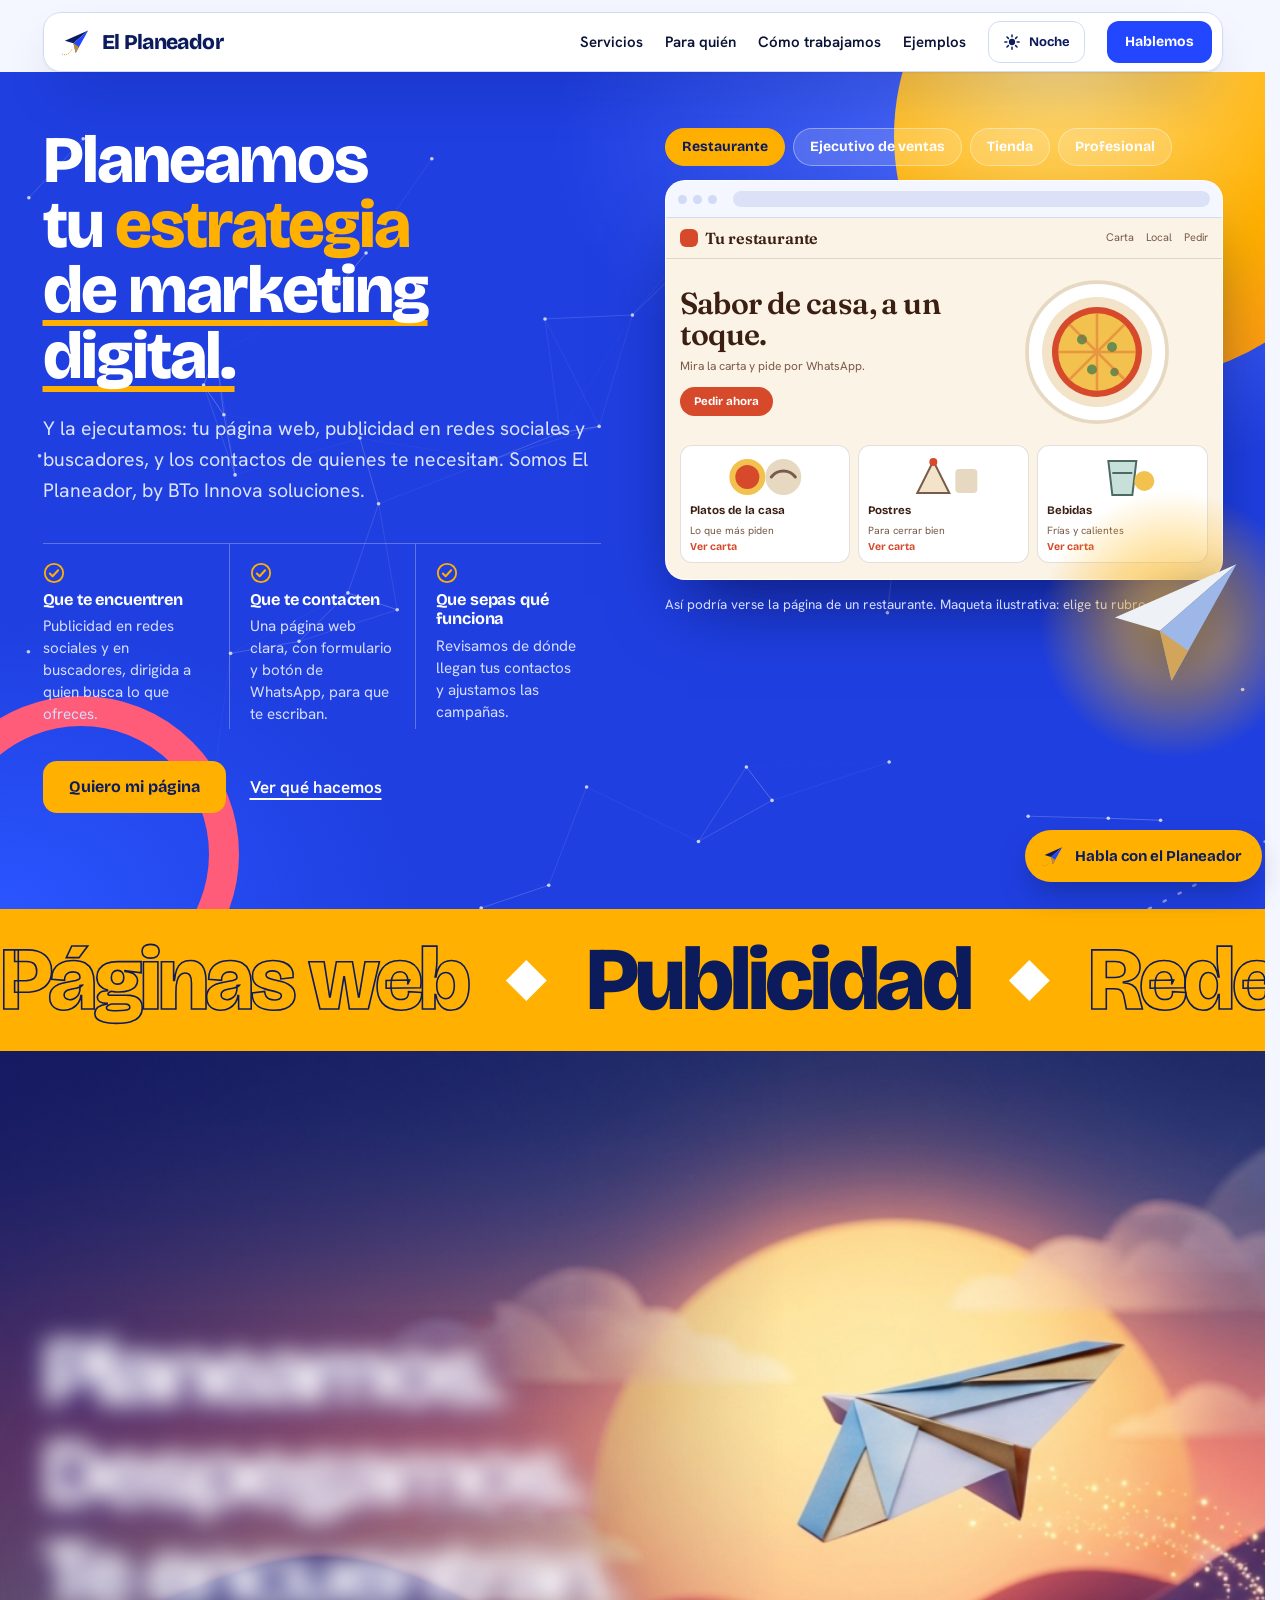
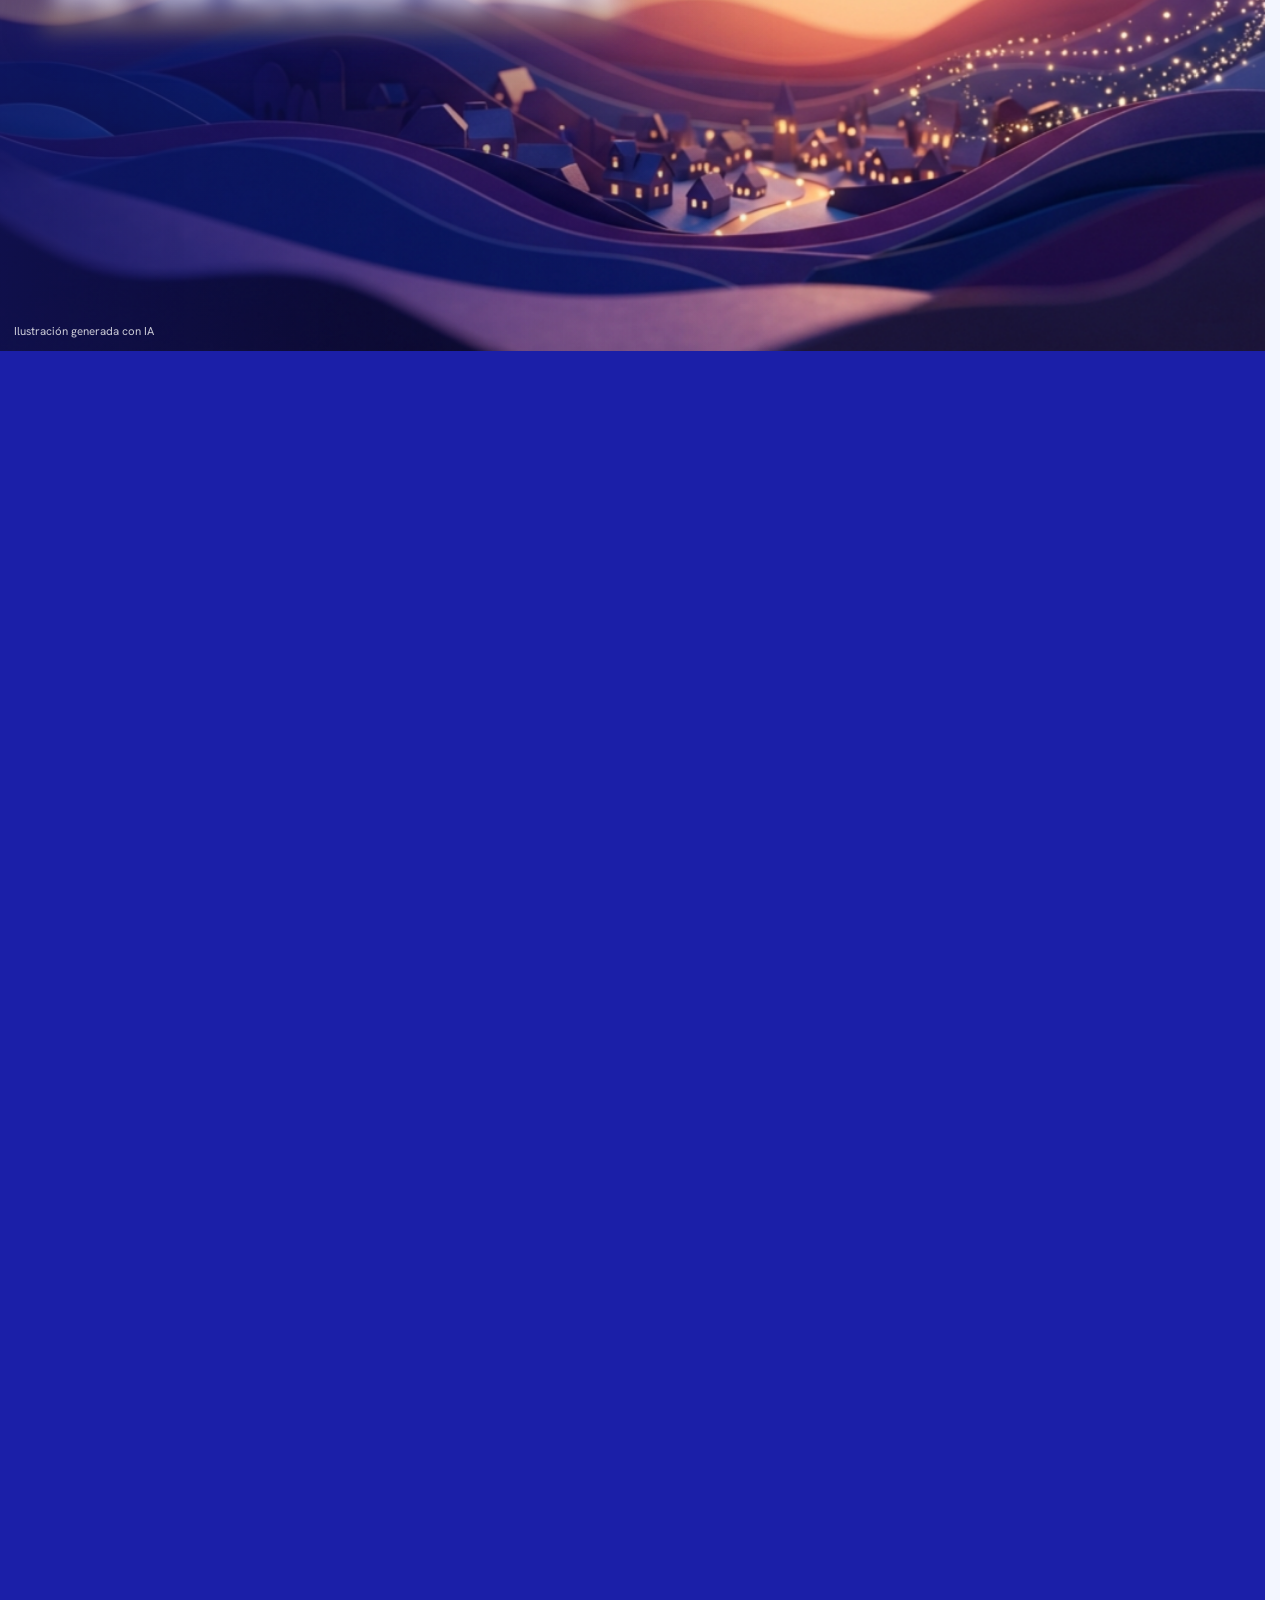
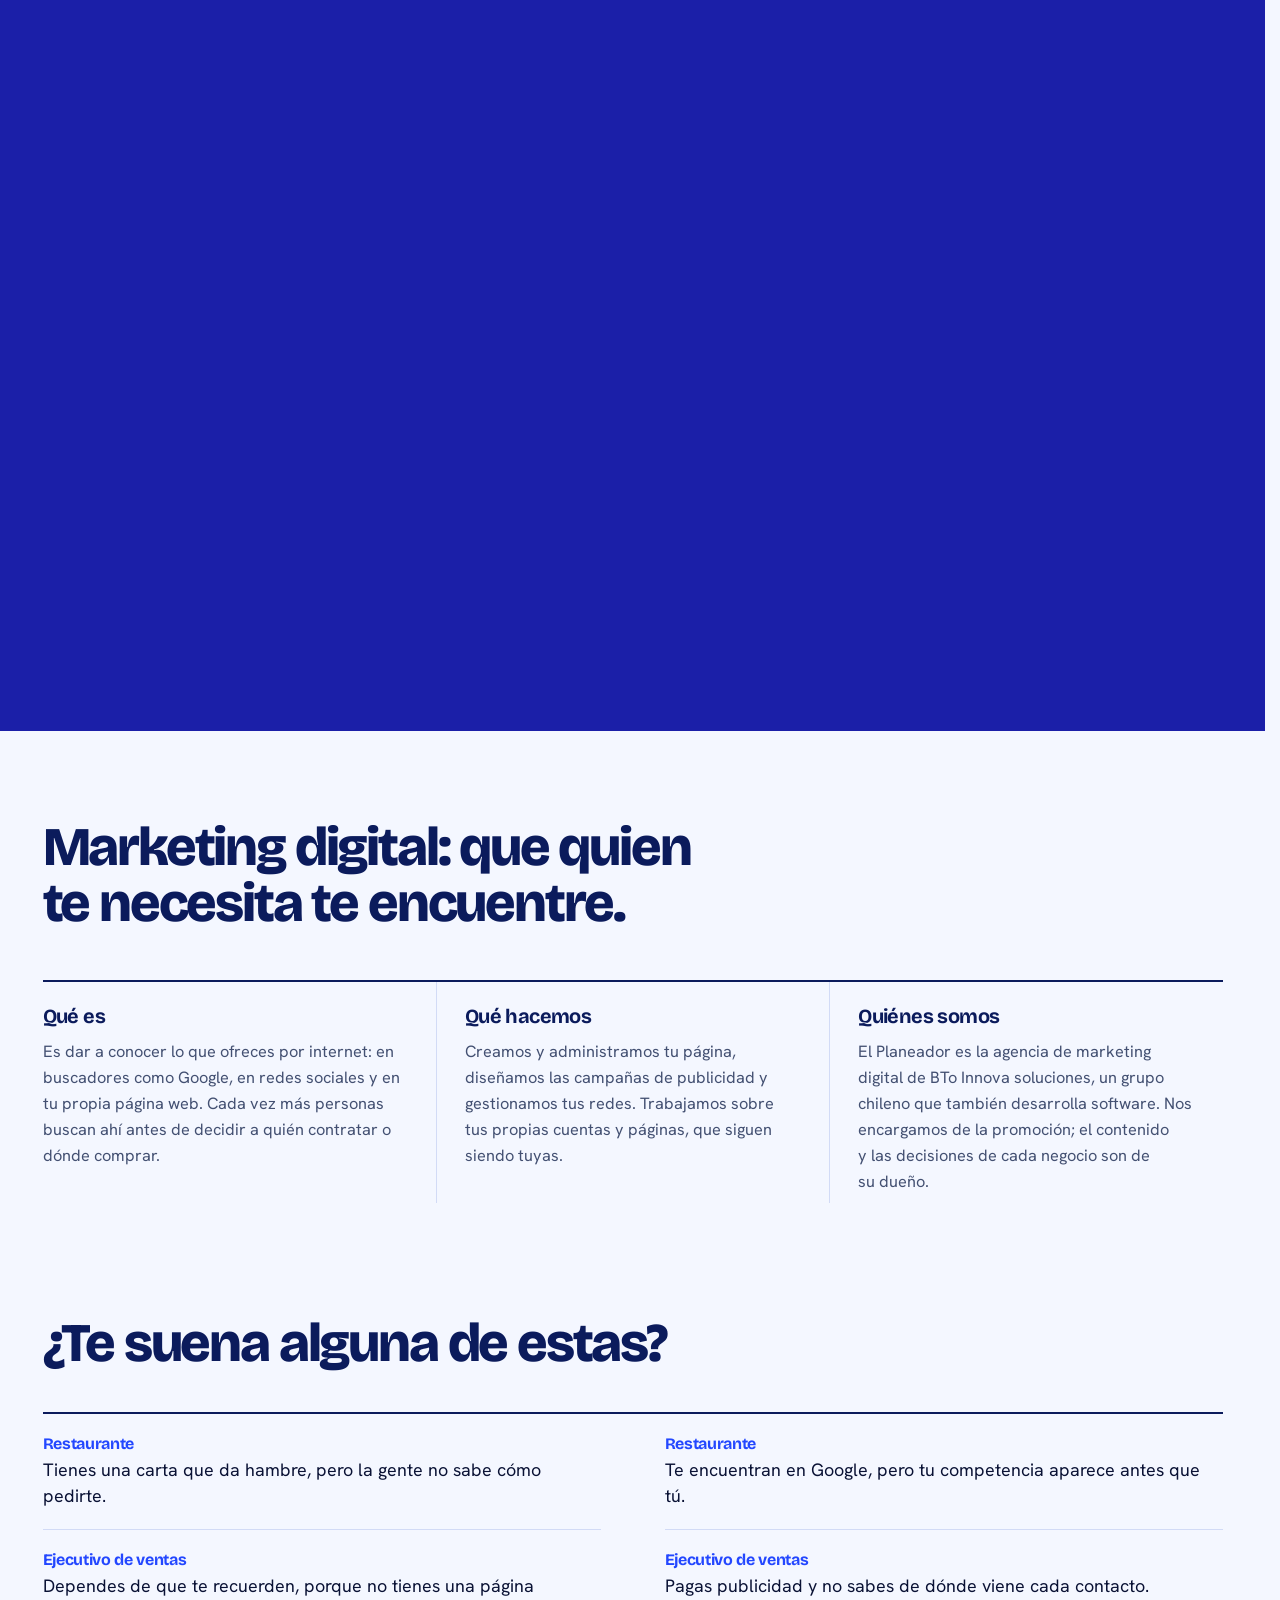
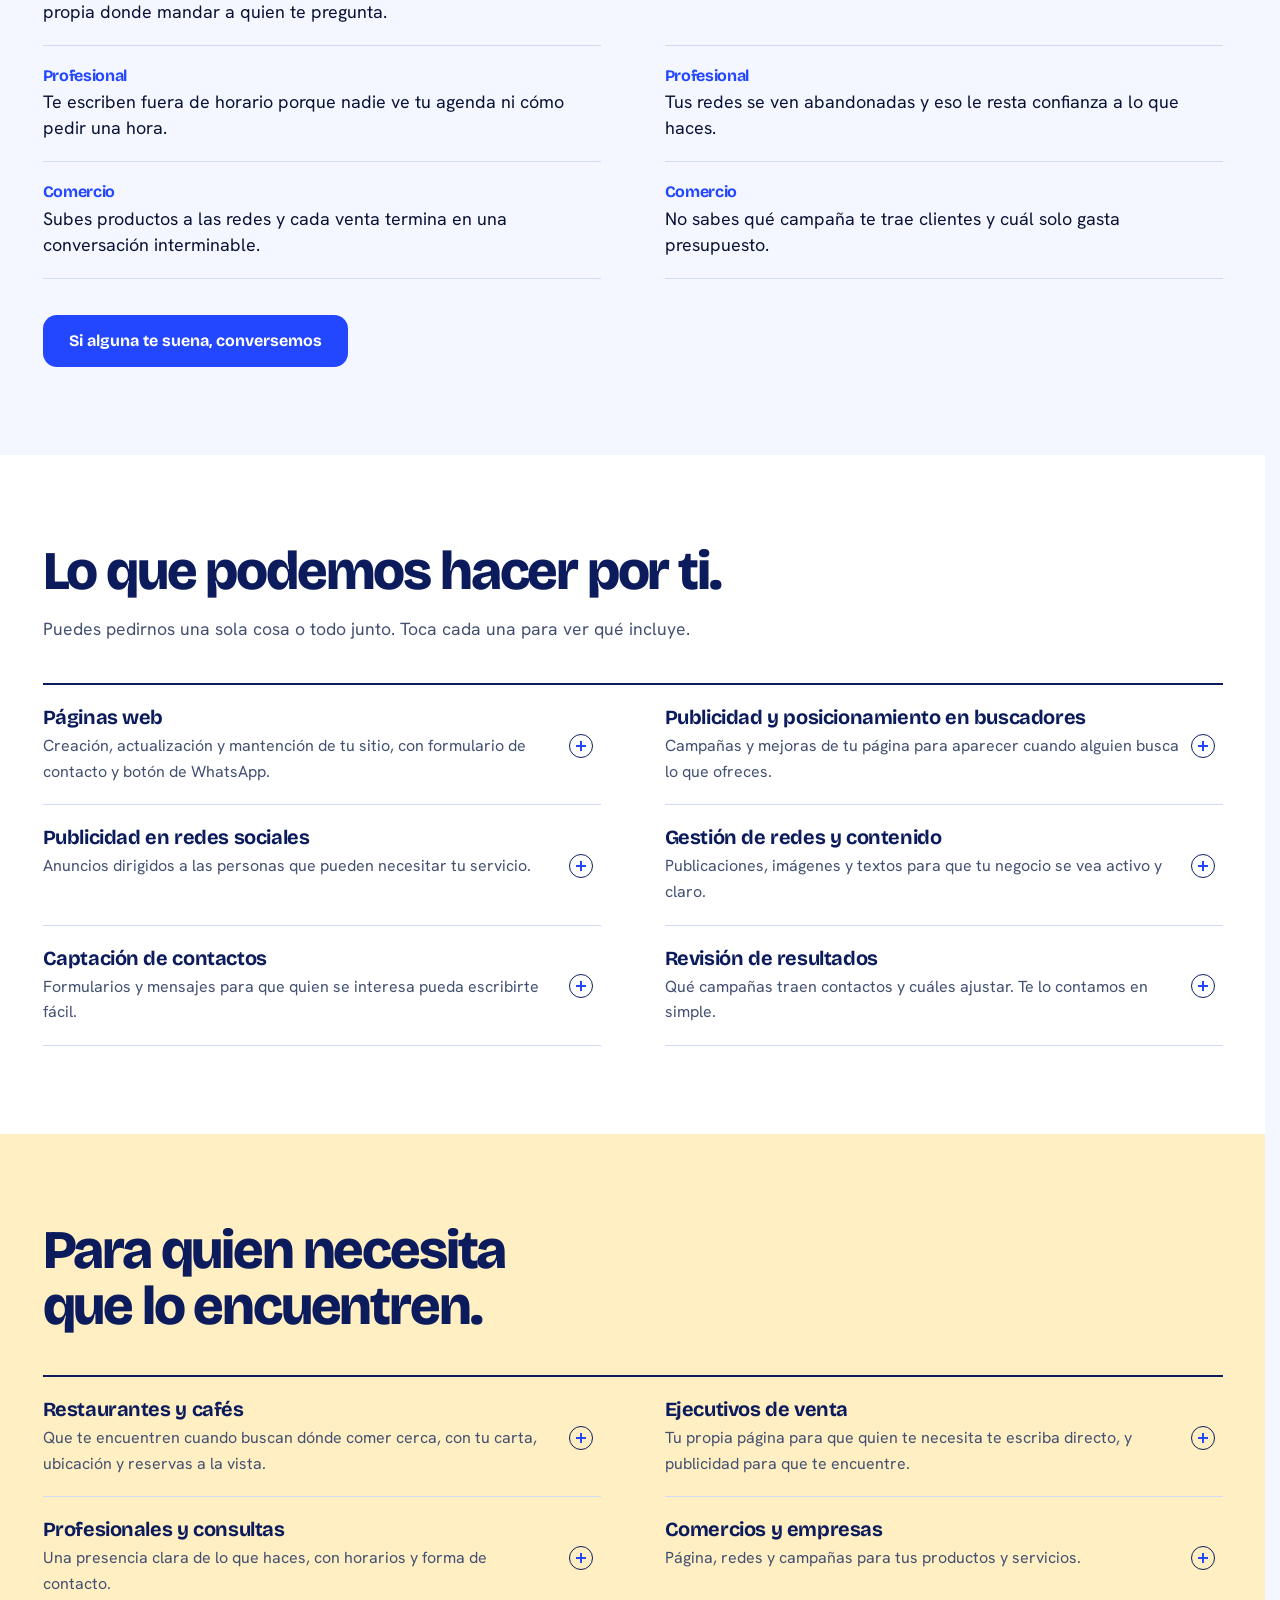
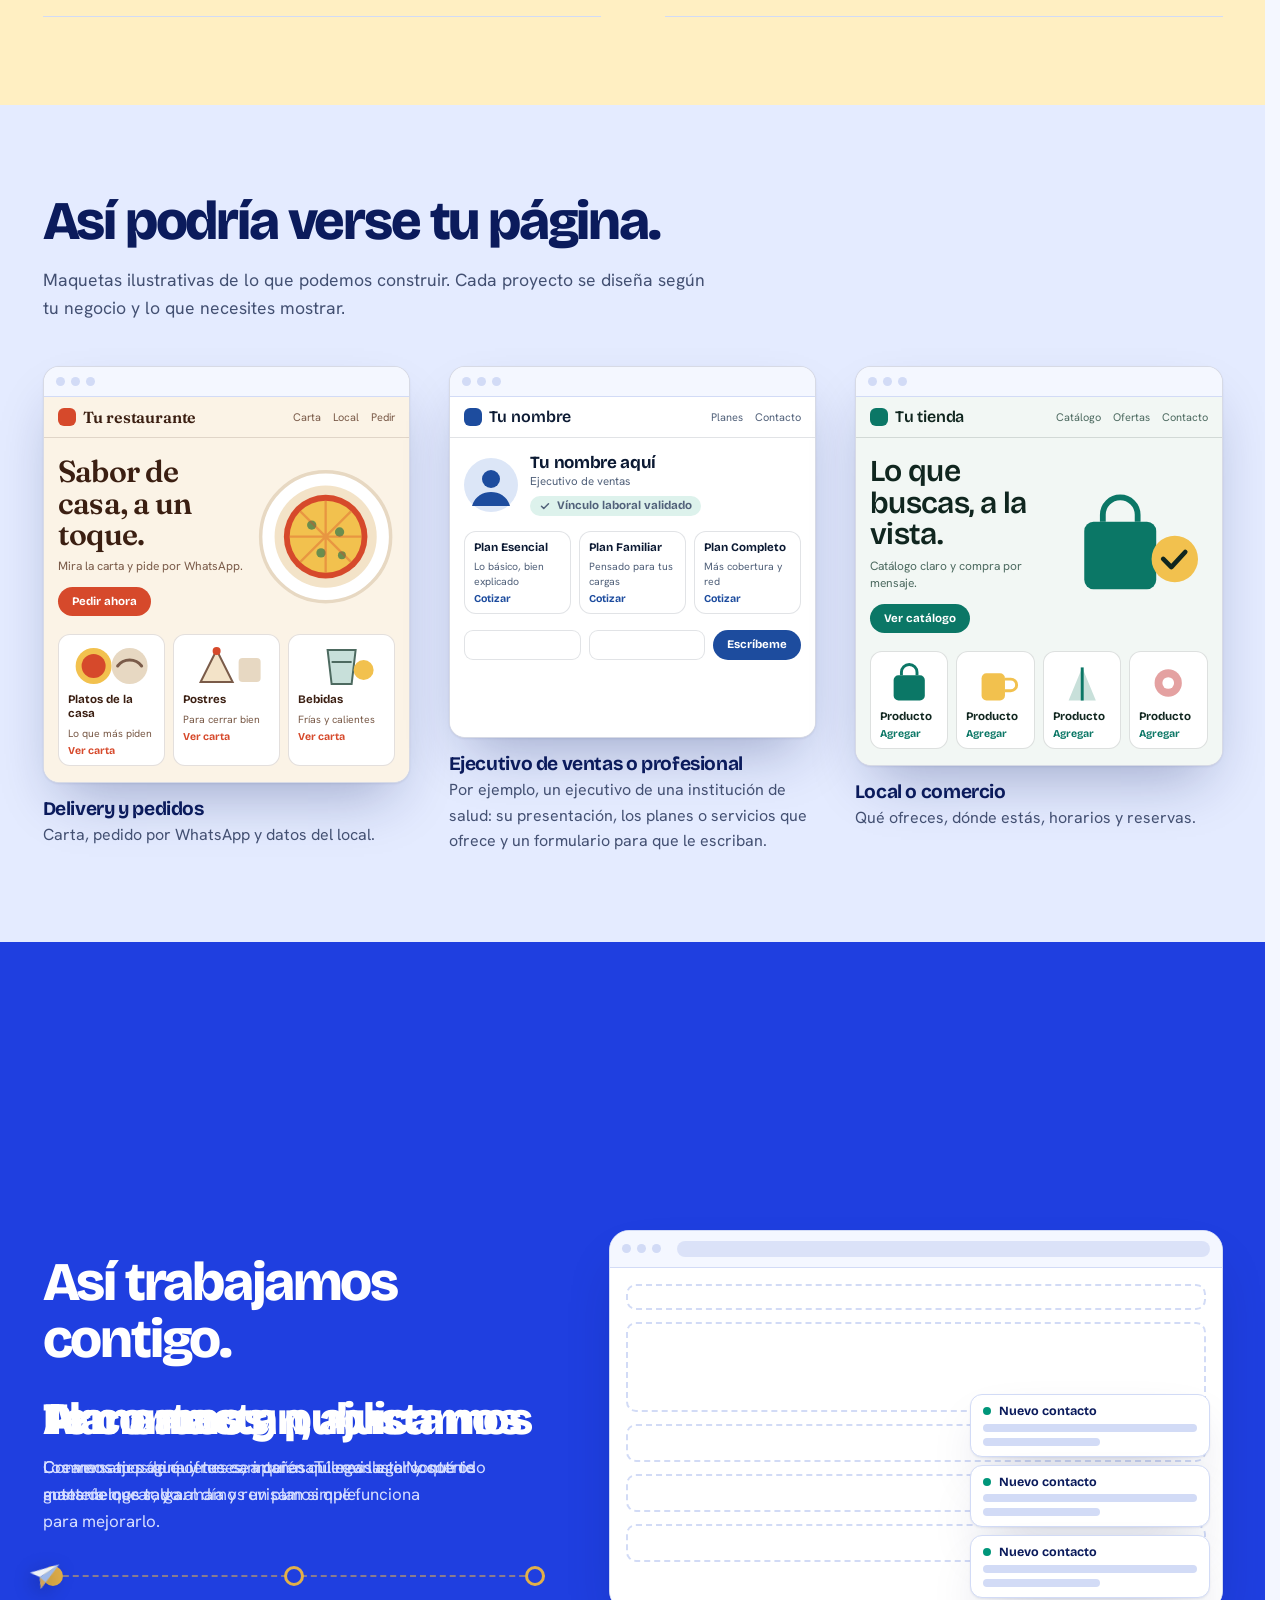
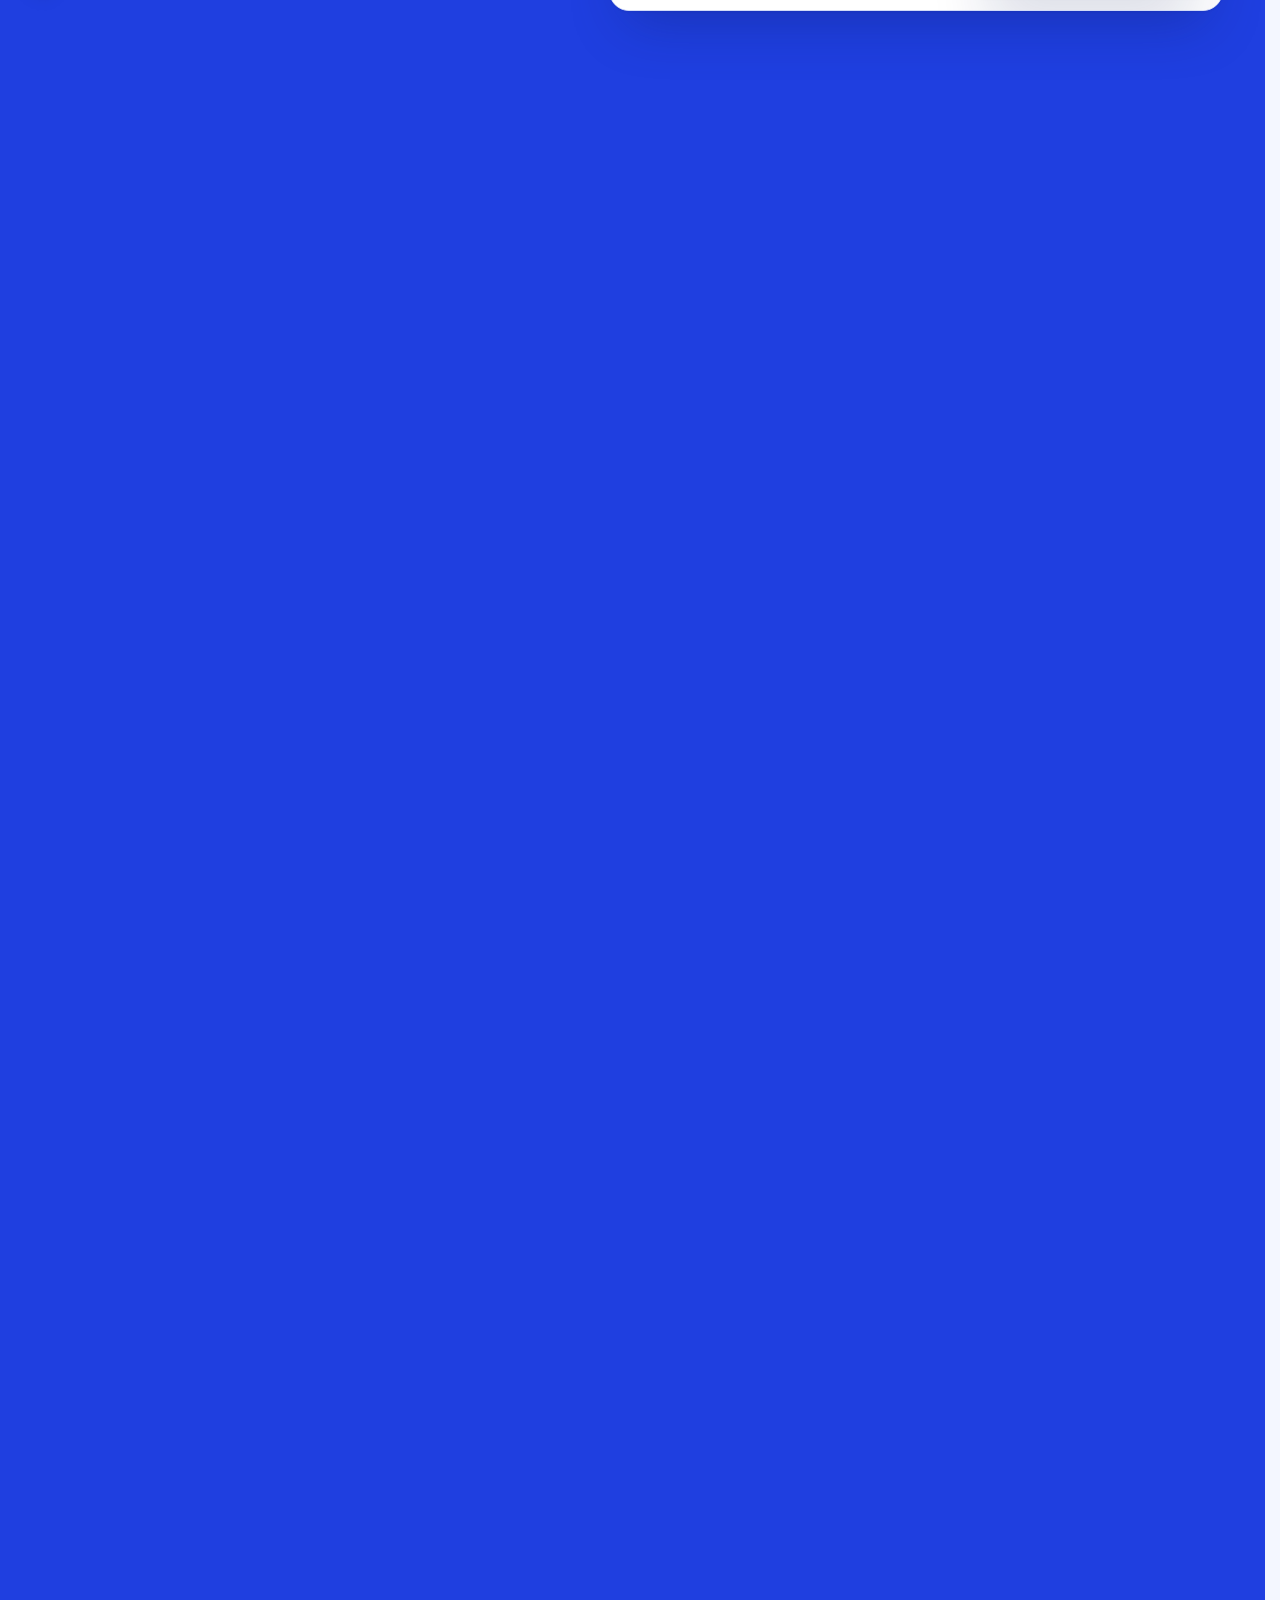
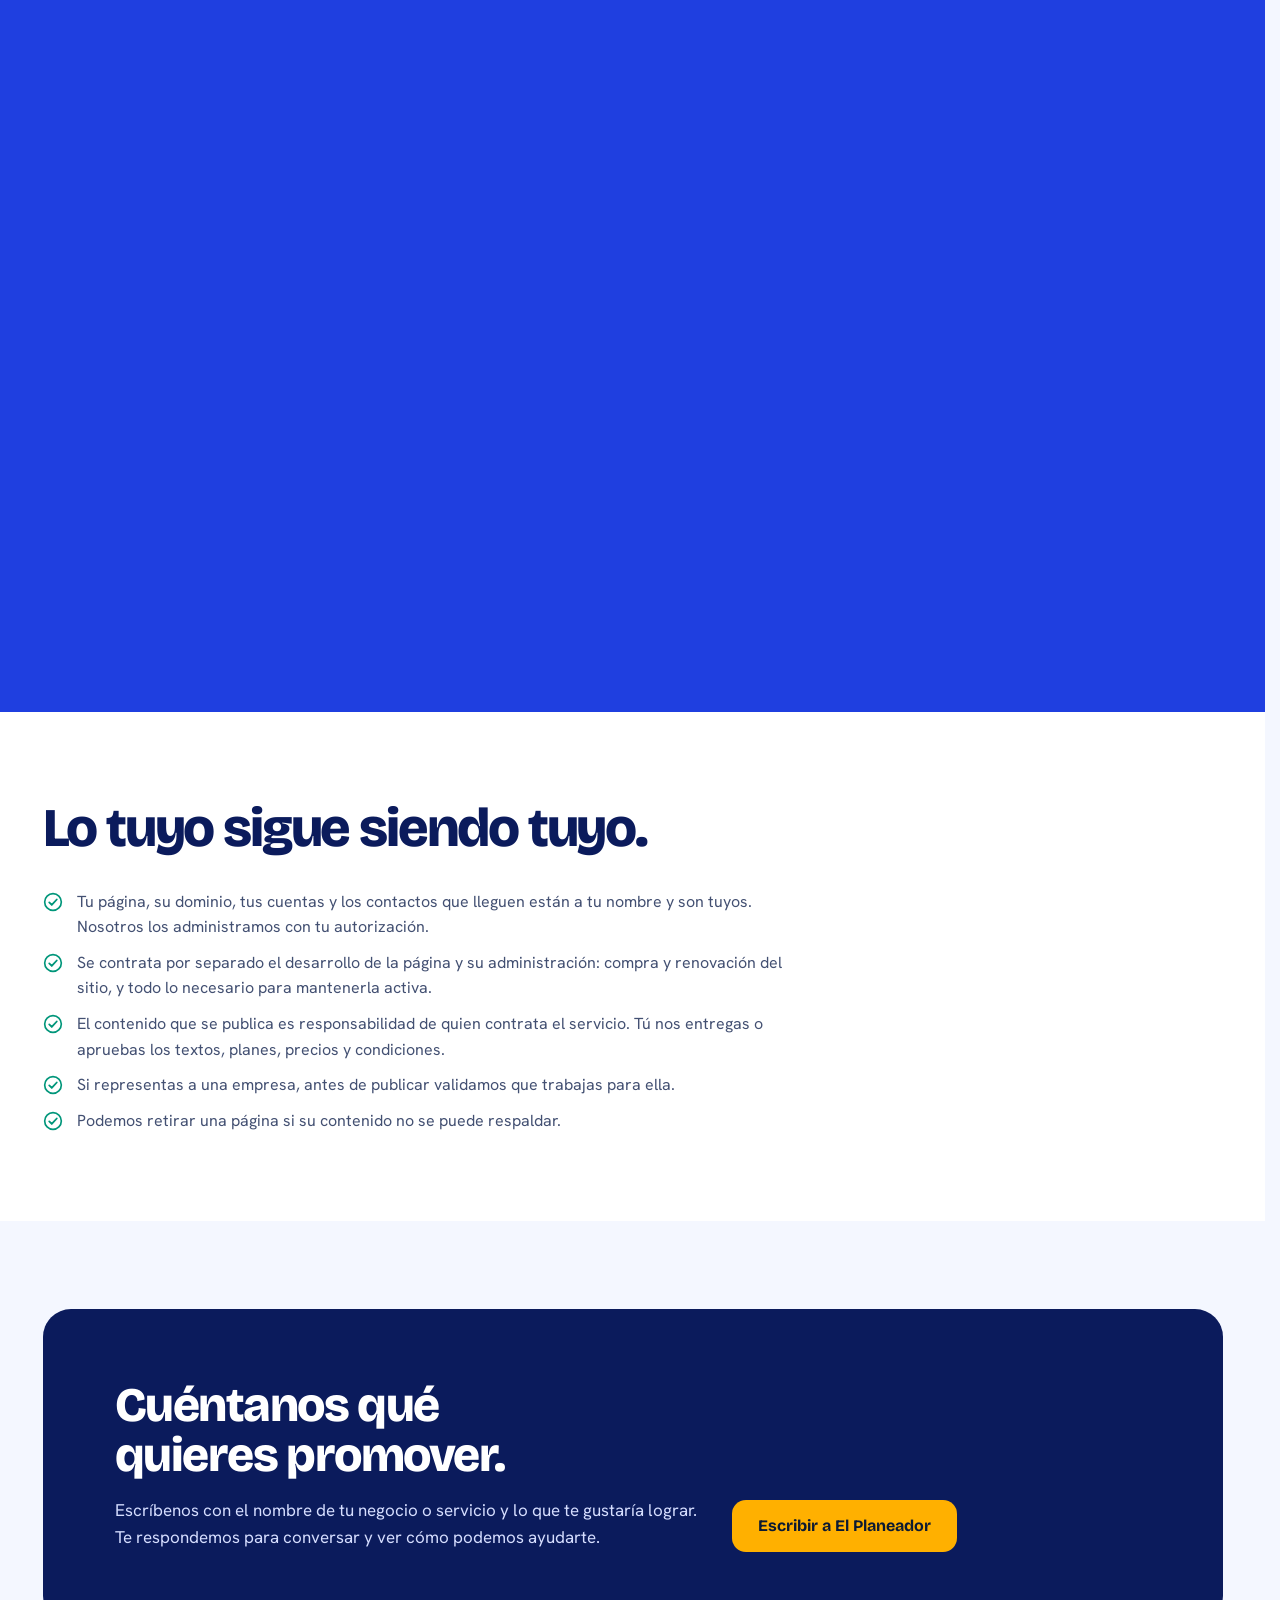
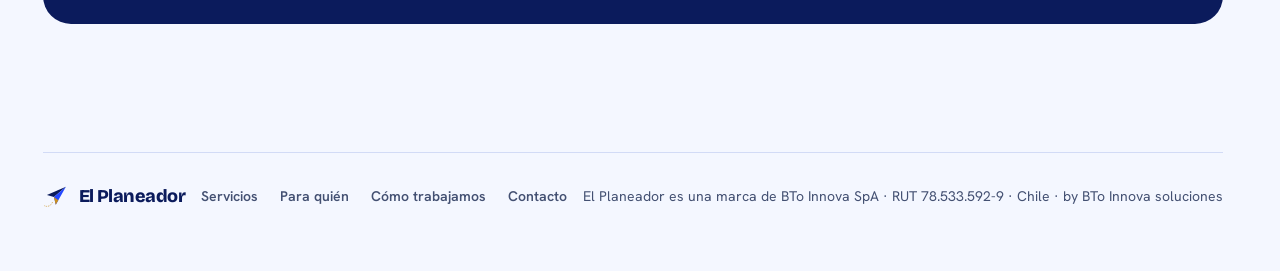
==== commit ad0fb600: "Home: cinco recursos nuevos y modo dia/noche Co-Authored-By: Claude Sonnet 5.5 <noreply@anthropic.co" ====
--- a/index.html
+++ b/index.html
@@ -3,6 +3,7 @@
 <head>
 <meta name="robots" content="noindex, nofollow">
 <meta charset="utf-8">
+<script>(function(){try{var t=null,m=/[?&]tema=(noche|dia)/.exec(location.search);if(m){t=m[1];try{localStorage.setItem('planeador_tema',t)}catch(e){}}else{try{t=localStorage.getItem('planeador_tema')}catch(e){}}if(t==='noche'||t==='dia'){document.documentElement.setAttribute('data-tema',t)}}catch(e){}})();</script>
 <meta name="viewport" content="width=device-width, initial-scale=1">
 <title>El Planeador</title>
 <meta name="description" content="Agencia chilena de marketing digital: páginas web, publicidad en redes sociales y buscadores, y gestión de contenido para negocios, ejecutivos y empresas de todo rubro.">
@@ -571,6 +572,68 @@
     .v-credito { position: absolute; right: 14px; bottom: 10px; z-index: 2; font-size: 11.5px; color: rgba(255, 255, 255, .78); }
     @media (max-width: 760px) { .v-foto { object-position: 76% 50%; } .viaje-escena::after { background: linear-gradient(180deg, rgba(20, 22, 100, .6), rgba(20, 22, 100, 0) 70%); } }
     @media (prefers-reduced-motion: reduce) { .v-foto { transform: none; } }
+
+    /* ================= cinco recursos ================= */
+    .hero .acento { color: var(--oro); }
+    .constelacion { position: absolute; inset: 0; width: 100%; height: 100%; z-index: 0; pointer-events: none; display: block; }
+    .avion { display: none; }
+    .hero .vivo .hero-objeto { position: absolute; right: -34px; bottom: -92px; width: clamp(110px, 13vw, 210px); aspect-ratio: 1; z-index: 3; pointer-events: none; display: grid; place-items: center; }
+    .hero-objeto .halo { position: absolute; inset: -34%; border-radius: 50%; background: radial-gradient(circle, rgba(255, 196, 61, .85) 0%, rgba(255, 176, 0, .35) 38%, rgba(255, 176, 0, 0) 68%); }
+    .hero-objeto svg { position: relative; width: 100%; height: 100%; display: block; filter: drop-shadow(0 14px 22px rgba(5, 12, 70, .5)); }
+    @media (prefers-reduced-motion: no-preference) {
+        .hero-objeto { animation: planea 6.5s ease-in-out infinite; }
+        .hero-objeto .halo { animation: late 4.2s ease-in-out infinite; }
+        @keyframes planea { 0%, 100% { transform: translate(0, 0) rotate(-4deg); } 50% { transform: translate(-10px, -16px) rotate(3deg); } }
+        @keyframes late { 50% { transform: scale(1.12); opacity: .8; } }
+    }
+    @media (max-width: 760px) { .hero .vivo .hero-objeto { width: 96px; right: -6px; bottom: -34px; } }
+
+    .dolores strong { color: var(--azul); font-size: 1rem; }
+    .dolores span { color: var(--tinta); font-size: 1.12rem; line-height: 1.45; max-width: 30em; }
+    #dolores .boton { margin-top: 36px; }
+    #dolores { background: var(--suelo); }
+
+    .flota-btn { position: fixed; z-index: 30; right: 18px; bottom: 18px; display: inline-flex; align-items: center; gap: 10px; min-height: 52px; padding: 0 20px 0 16px; border: 0; border-radius: 999px; background: var(--oro); color: #0B1B5C; font: 700 15px/1 var(--display); cursor: pointer; box-shadow: 0 14px 30px -8px rgba(11, 27, 92, .5); transition: transform .3s var(--ease), background-color .2s; }
+    .flota-btn:hover { transform: translateY(-3px); background: #FFC83D; }
+    .flota-btn svg { width: 24px; height: 24px; display: block; }
+    @media (prefers-reduced-motion: no-preference) { .flota-btn::after { content: ""; position: absolute; inset: -5px; border-radius: 999px; border: 2px solid var(--oro); opacity: 0; animation: pulso 3.4s ease-out infinite; } @keyframes pulso { 0% { transform: scale(.94); opacity: .7; } 70%, 100% { transform: scale(1.18); opacity: 0; } } }
+    @media (max-width: 560px) { .flota-btn { right: 12px; bottom: 12px; font-size: 14px; padding: 0 16px 0 12px; } }
+    .v-credito { right: auto; left: 14px; }
+
+    /* ---- selector dia / noche ---- */
+    .tema-btn { display: inline-flex; align-items: center; gap: 8px; min-height: 42px; padding: 0 14px; font: 700 13px/1 var(--display); color: var(--marino); background: transparent; border: 1px solid var(--linea); border-radius: 12px; cursor: pointer; transition: background-color .2s, border-color .2s; }
+    .tema-btn:hover { border-color: var(--azul); }
+    .tema-btn svg { width: 18px; height: 18px; display: block; }
+    .tema-btn .i-luna { display: none; }
+    html[data-tema="noche"] .tema-btn .i-sol { display: none; }
+    html[data-tema="noche"] .tema-btn .i-luna { display: block; }
+    @media (max-width: 720px) { .tema-btn .tema-txt { display: none; } .tema-btn { padding: 0 11px; } }
+
+    /* ================= MODO NOCHE ================= */
+    html[data-tema="noche"] { color-scheme: dark; --suelo: #070B1E; --superficie: #0F1633; --linea: #25306A; --tinta: #EEF2FF; --suave: #A9B6DC; --marino: #EEF2FF; --azul: #4A67FF; --oro-suave: #2A2310; --valido: #3FD8B0; --valido-suave: #0E2D2B; --hondo: #0A1030; --logo-a: #EEF2FF; --logo-b: #8FA4FF; --sombra: 0 1px 2px rgba(0, 0, 0, .5), 0 28px 56px -18px rgba(0, 0, 0, .75); }
+    html[data-tema="noche"] .hero { background: radial-gradient(900px 520px at 88% 6%, rgba(74, 103, 255, .5) 0%, rgba(74, 103, 255, 0) 62%), radial-gradient(700px 480px at 0% 100%, rgba(255, 92, 122, .22) 0%, rgba(255, 92, 122, 0) 60%), #070B1E; }
+    html[data-tema="noche"] .hero::before { box-shadow: 0 0 140px 30px rgba(255, 176, 0, .32); }
+    html[data-tema="noche"] .hero::after { border-color: rgba(255, 92, 122, .85); }
+    html[data-tema="noche"] .barra .caja { background: rgba(15, 22, 51, .88); }
+    html[data-tema="noche"] .boton-primario { background: var(--azul); color: #fff; }
+    html[data-tema="noche"] .boton-primario:hover { background: #6F86FF; color: #fff; }
+    html[data-tema="noche"] .hero .boton-primario { background: var(--oro); color: #0B1B5C; }
+    html[data-tema="noche"] .cinta { background: var(--superficie); border-block: 1px solid var(--linea); }
+    html[data-tema="noche"] .cinta-pista span { -webkit-text-stroke: 1.6px var(--oro); }
+    html[data-tema="noche"] .cinta-pista span:nth-child(even) { color: var(--oro); -webkit-text-stroke: 0; }
+    html[data-tema="noche"] .cinta-pista span::after { background: var(--azul); }
+    html[data-tema="noche"] #servicios, html[data-tema="noche"] #condiciones, html[data-tema="noche"] #dolores, html[data-tema="noche"] .quienes, html[data-tema="noche"] .pie { background: var(--suelo); }
+    html[data-tema="noche"] #rubros, html[data-tema="noche"] #ejemplos { background: #0B1230; }
+    html[data-tema="noche"] .ejec { background: #111C4F; }
+    html[data-tema="noche"] .historia.hondo, html[data-tema="noche"] .hondo { background: #0A1030; }
+    html[data-tema="noche"] .lista-ed > .item::after { border-color: var(--linea); }
+    html[data-tema="noche"] .lista-ed > .item:hover::after { background-color: var(--oro); }
+    html[data-tema="noche"] .mq-marco { border-color: var(--linea); }
+    html[data-tema="noche"] .hoja-cerrar { color: var(--tinta); }
+    html[data-tema="noche"] .velo { background: rgba(3, 6, 20, .66); }
+    html[data-tema="noche"] .dolores strong { color: #8FA4FF; }
+    html[data-tema="noche"] .flota-btn { box-shadow: 0 14px 34px -8px rgba(255, 176, 0, .35); }
+
 </style>
 </head>
 <body>
@@ -599,6 +662,7 @@
             <a href="#rubros">Para quién</a>
             <a href="#como">Cómo trabajamos</a>
             <a href="#ejemplos">Ejemplos</a>
+            <button type="button" class="tema-btn" id="tema" aria-pressed="false" aria-label="Cambiar entre modo día y modo noche"><svg class="i-sol" viewBox="0 0 24 24" aria-hidden="true"><circle cx="12" cy="12" r="4.2" fill="currentColor"/><path d="M12 2.5v2.6M12 18.9v2.6M2.5 12h2.6M18.9 12h2.6M5.3 5.3l1.9 1.9M16.8 16.8l1.9 1.9M18.7 5.3l-1.9 1.9M7.2 16.8l-1.9 1.9" stroke="currentColor" stroke-width="2" stroke-linecap="round"/></svg><svg class="i-luna" viewBox="0 0 24 24" aria-hidden="true"><path d="M20 14.6A8.4 8.4 0 0 1 9.4 4 8.4 8.4 0 1 0 20 14.6z" fill="currentColor"/></svg><span class="tema-txt">Noche</span></button>
             <button type="button" class="menu-btn" data-hoja="menu" aria-haspopup="dialog"><svg viewBox="0 0 24 24" aria-hidden="true"><path d="M4 7h16M4 12h16M4 17h10" fill="none" stroke="currentColor" stroke-width="2.2" stroke-linecap="round"/></svg>Menú</button>
             <a class="boton boton-primario" href="#contacto" data-hoja="contacto">Hablemos</a>
         </nav>
@@ -607,13 +671,14 @@
 
 <main>
     <section class="hero">
+        <canvas class="constelacion" aria-hidden="true"></canvas>
         <svg class="ruta" viewBox="0 0 1440 700" preserveAspectRatio="xMinYMin slice" aria-hidden="true">
             <path d="M 760 760 C 1040 720, 1240 520, 1310 320 S 1400 90, 1470 20"/>
         </svg>
         <svg class="avion" viewBox="0 0 200 200" aria-hidden="true"><use href="#planeador-claro"/></svg>
         <div class="caja">
             <div>
-                <h1>Planeamos tu estrategia <span class="subraya">de marketing digital.</span></h1>
+                <h1>Planeamos tu <span class="acento">estrategia</span> <span class="subraya">de marketing digital.</span></h1>
                 <p class="bajada">Y la ejecutamos: tu página web, publicidad en redes sociales y buscadores, y los contactos de quienes te necesitan. Somos El Planeador, by BTo Innova soluciones.</p>
                 <ul class="controles" aria-label="Qué busca el marketing digital">
                     <li><svg aria-hidden="true"><use href="#ok"/></svg><strong>Que te encuentren</strong><span>Publicidad en redes sociales y en buscadores, dirigida a quien busca lo que ofreces.</span></li>
@@ -626,6 +691,7 @@
                 </div>
             </div>
             <div class="vivo" id="vivo">
+                <div class="hero-objeto" aria-hidden="true"><span class="halo"></span><svg viewBox="0 0 200 200"><use href="#planeador-claro"/></svg></div>
                 <div class="vivo-rubros" role="group" aria-label="Elige tu rubro para ver cómo se vería tu página">
                     <button type="button" class="vchip" data-r="restaurante" aria-pressed="true">Restaurante</button>
                     <button type="button" class="vchip" data-r="ejecutivo" aria-pressed="false">Ejecutivo de ventas</button>
@@ -701,6 +767,23 @@
                     <p>El Planeador es la agencia de marketing digital de BTo Innova soluciones, un grupo chileno que también desarrolla software. Nos encargamos de la promoción; el contenido y las decisiones de cada negocio son de su dueño.</p>
                 </div>
             </div>
+        </div>
+    </section>
+
+    <section class="seccion" id="dolores">
+        <div class="caja">
+            <h2 class="titulo-sec">¿Te suena alguna de estas?</h2>
+            <div class="lista-ed dolores">
+                <div><strong>Restaurante</strong><span>Tienes una carta que da hambre, pero la gente no sabe cómo pedirte.</span></div>
+                <div><strong>Restaurante</strong><span>Te encuentran en Google, pero tu competencia aparece antes que tú.</span></div>
+                <div><strong>Ejecutivo de ventas</strong><span>Dependes de que te recuerden, porque no tienes una página propia donde mandar a quien te pregunta.</span></div>
+                <div><strong>Ejecutivo de ventas</strong><span>Pagas publicidad y no sabes de dónde viene cada contacto.</span></div>
+                <div><strong>Profesional</strong><span>Te escriben fuera de horario porque nadie ve tu agenda ni cómo pedir una hora.</span></div>
+                <div><strong>Profesional</strong><span>Tus redes se ven abandonadas y eso le resta confianza a lo que haces.</span></div>
+                <div><strong>Comercio</strong><span>Subes productos a las redes y cada venta termina en una conversación interminable.</span></div>
+                <div><strong>Comercio</strong><span>No sabes qué campaña te trae clientes y cuál solo gasta presupuesto.</span></div>
+            </div>
+            <a class="boton boton-primario" id="dolores-cta" href="#contacto" data-hoja="contacto">Si alguna te suena, conversemos</a>
         </div>
     </section>
 
@@ -855,6 +938,8 @@
         <span>El Planeador es una marca de BTo Innova SpA · RUT 78.533.592-9 · Chile · by BTo Innova soluciones</span>
     </div>
 </footer>
+
+<button type="button" class="flota-btn" data-hoja="contacto" aria-haspopup="dialog"><svg viewBox="0 0 200 200" aria-hidden="true"><use href="#planeador"/></svg>Habla con el Planeador</button>
 
 <div class="velo" id="velo" aria-hidden="true"></div>
 <aside class="hoja" id="hoja" role="dialog" aria-modal="true" aria-labelledby="hoja-tit" aria-hidden="true" tabindex="-1">
@@ -1174,6 +1259,76 @@
             window.addEventListener('resize', medir);
         }
     }
+    /* ---------- modo dia / noche ---------- */
+    var temaBtn = document.getElementById('tema');
+    function guardarLocal(k, v) { try { localStorage.setItem(k, v); } catch (e) { /* sin almacenamiento */ } }
+    function aplicarTema(t) {
+        raiz.setAttribute('data-tema', t);
+        if (temaBtn) {
+            temaBtn.setAttribute('aria-pressed', t === 'noche' ? 'true' : 'false');
+            var tx = temaBtn.querySelector('.tema-txt');
+            if (tx) tx.textContent = t === 'noche' ? 'Día' : 'Noche';
+        }
+    }
+    aplicarTema(raiz.getAttribute('data-tema') === 'noche' ? 'noche' : 'dia');
+    if (temaBtn) {
+        temaBtn.addEventListener('click', function () {
+            var nuevo = raiz.getAttribute('data-tema') === 'noche' ? 'dia' : 'noche';
+            aplicarTema(nuevo);
+            guardarLocal('planeador_tema', nuevo);
+        });
+    }
+
+    /* ---------- constelacion de la portada ---------- */
+    var cv = document.querySelector('.constelacion');
+    if (cv && cv.getContext) {
+        var cx = cv.getContext('2d'), pts = [], W = 0, H = 0, visible = true, raton = null;
+        var tamanio = function () {
+            var r = cv.parentNode.getBoundingClientRect(), d = Math.min(2, window.devicePixelRatio || 1);
+            W = r.width; H = r.height;
+            cv.width = Math.round(W * d); cv.height = Math.round(H * d);
+            cx.setTransform(d, 0, 0, d, 0, 0);
+            var n = Math.max(18, Math.min(64, Math.round(W * H / 21000)));
+            pts = [];
+            for (var i = 0; i < n; i++) pts.push({ x: Math.random() * W, y: Math.random() * H, vx: (Math.random() - 0.5) * 0.28, vy: (Math.random() - 0.5) * 0.28 });
+        };
+        var pintarC = function (mover) {
+            cx.clearRect(0, 0, W, H);
+            var noche = raiz.getAttribute('data-tema') === 'noche';
+            var col = noche ? '255,176,0' : '255,255,255';
+            var i, j, p, q, dx, dy, dd;
+            for (i = 0; i < pts.length; i++) {
+                p = pts[i];
+                if (mover) {
+                    p.x += p.vx; p.y += p.vy;
+                    if (p.x < 0 || p.x > W) p.vx *= -1;
+                    if (p.y < 0 || p.y > H) p.vy *= -1;
+                }
+                cx.fillStyle = 'rgba(' + col + ',.75)';
+                cx.beginPath(); cx.arc(p.x, p.y, 1.8, 0, 6.2832); cx.fill();
+                for (j = i + 1; j < pts.length; j++) {
+                    q = pts[j]; dx = p.x - q.x; dy = p.y - q.y; dd = Math.sqrt(dx * dx + dy * dy);
+                    if (dd < 150) { cx.strokeStyle = 'rgba(' + col + ',' + ((1 - dd / 150) * 0.34).toFixed(3) + ')'; cx.lineWidth = 1; cx.beginPath(); cx.moveTo(p.x, p.y); cx.lineTo(q.x, q.y); cx.stroke(); }
+                }
+                if (raton) {
+                    dx = p.x - raton.x; dy = p.y - raton.y; dd = Math.sqrt(dx * dx + dy * dy);
+                    if (dd < 170) { cx.strokeStyle = 'rgba(' + col + ',' + ((1 - dd / 170) * 0.55).toFixed(3) + ')'; cx.beginPath(); cx.moveTo(p.x, p.y); cx.lineTo(raton.x, raton.y); cx.stroke(); }
+                }
+            }
+        };
+        tamanio();
+        if (reducir) {
+            pintarC(false);
+            window.addEventListener('resize', function () { tamanio(); pintarC(false); });
+        } else {
+            var bucle = function () { if (visible) pintarC(true); window.requestAnimationFrame(bucle); };
+            window.requestAnimationFrame(bucle);
+            window.addEventListener('resize', tamanio);
+            if (window.IntersectionObserver) new IntersectionObserver(function (e) { visible = e[0].isIntersecting; }).observe(cv.parentNode);
+            cv.parentNode.addEventListener('pointermove', function (ev) { var r = cv.getBoundingClientRect(); raton = { x: ev.clientX - r.left, y: ev.clientY - r.top }; });
+            cv.parentNode.addEventListener('pointerleave', function () { raton = null; });
+        }
+    }
 })();
 </script>
 </body>
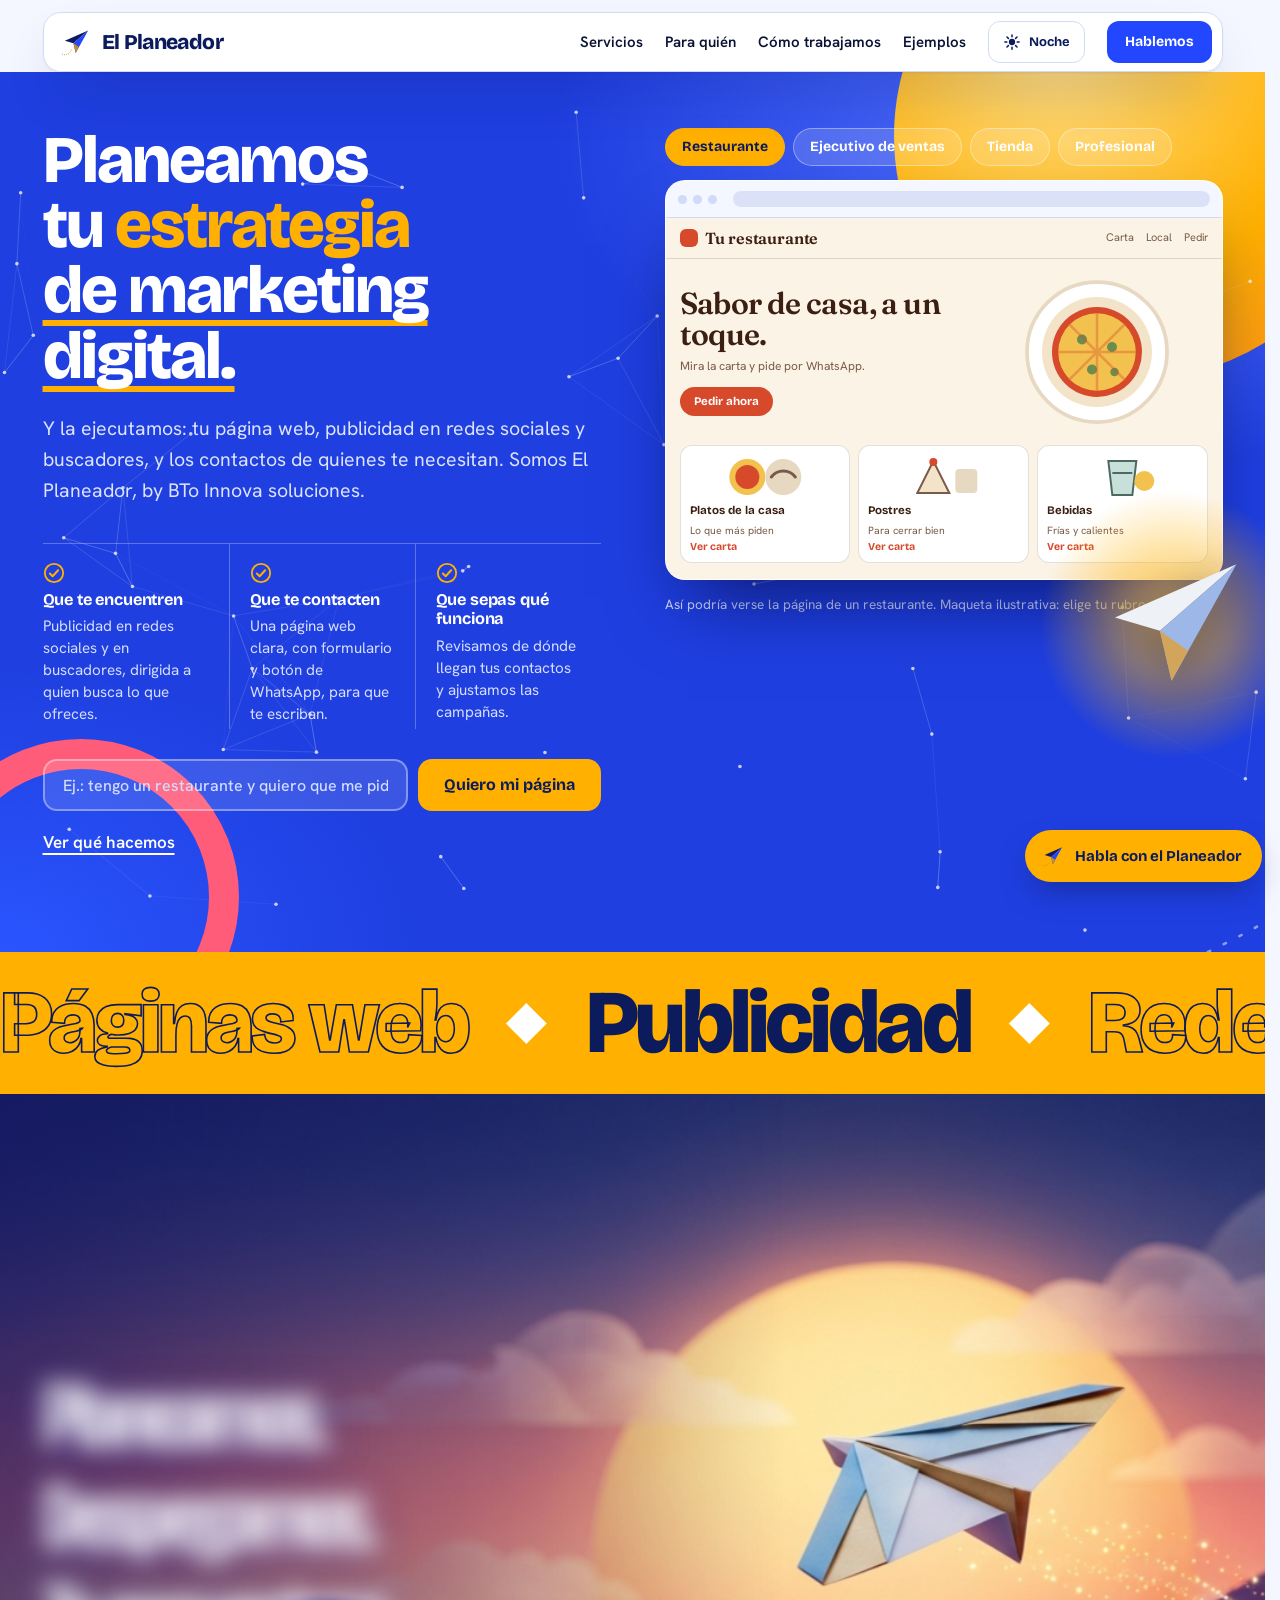
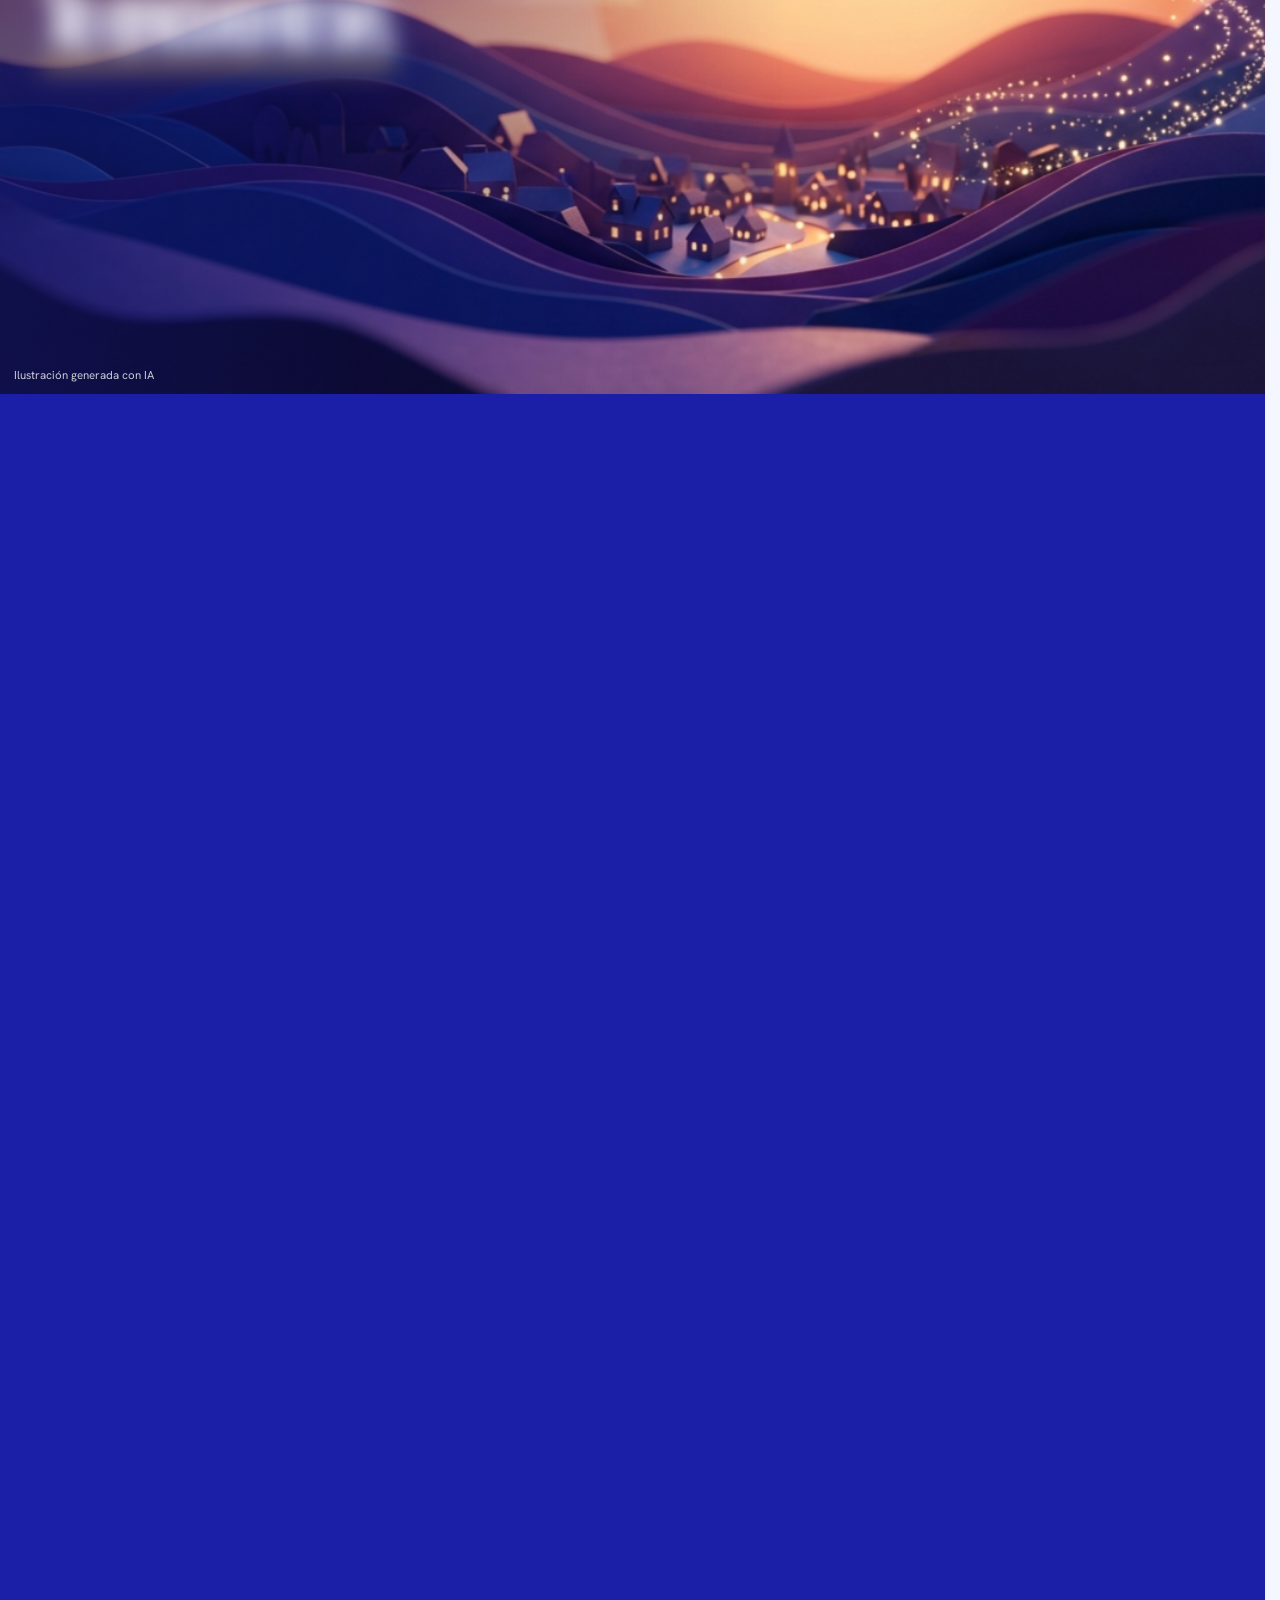
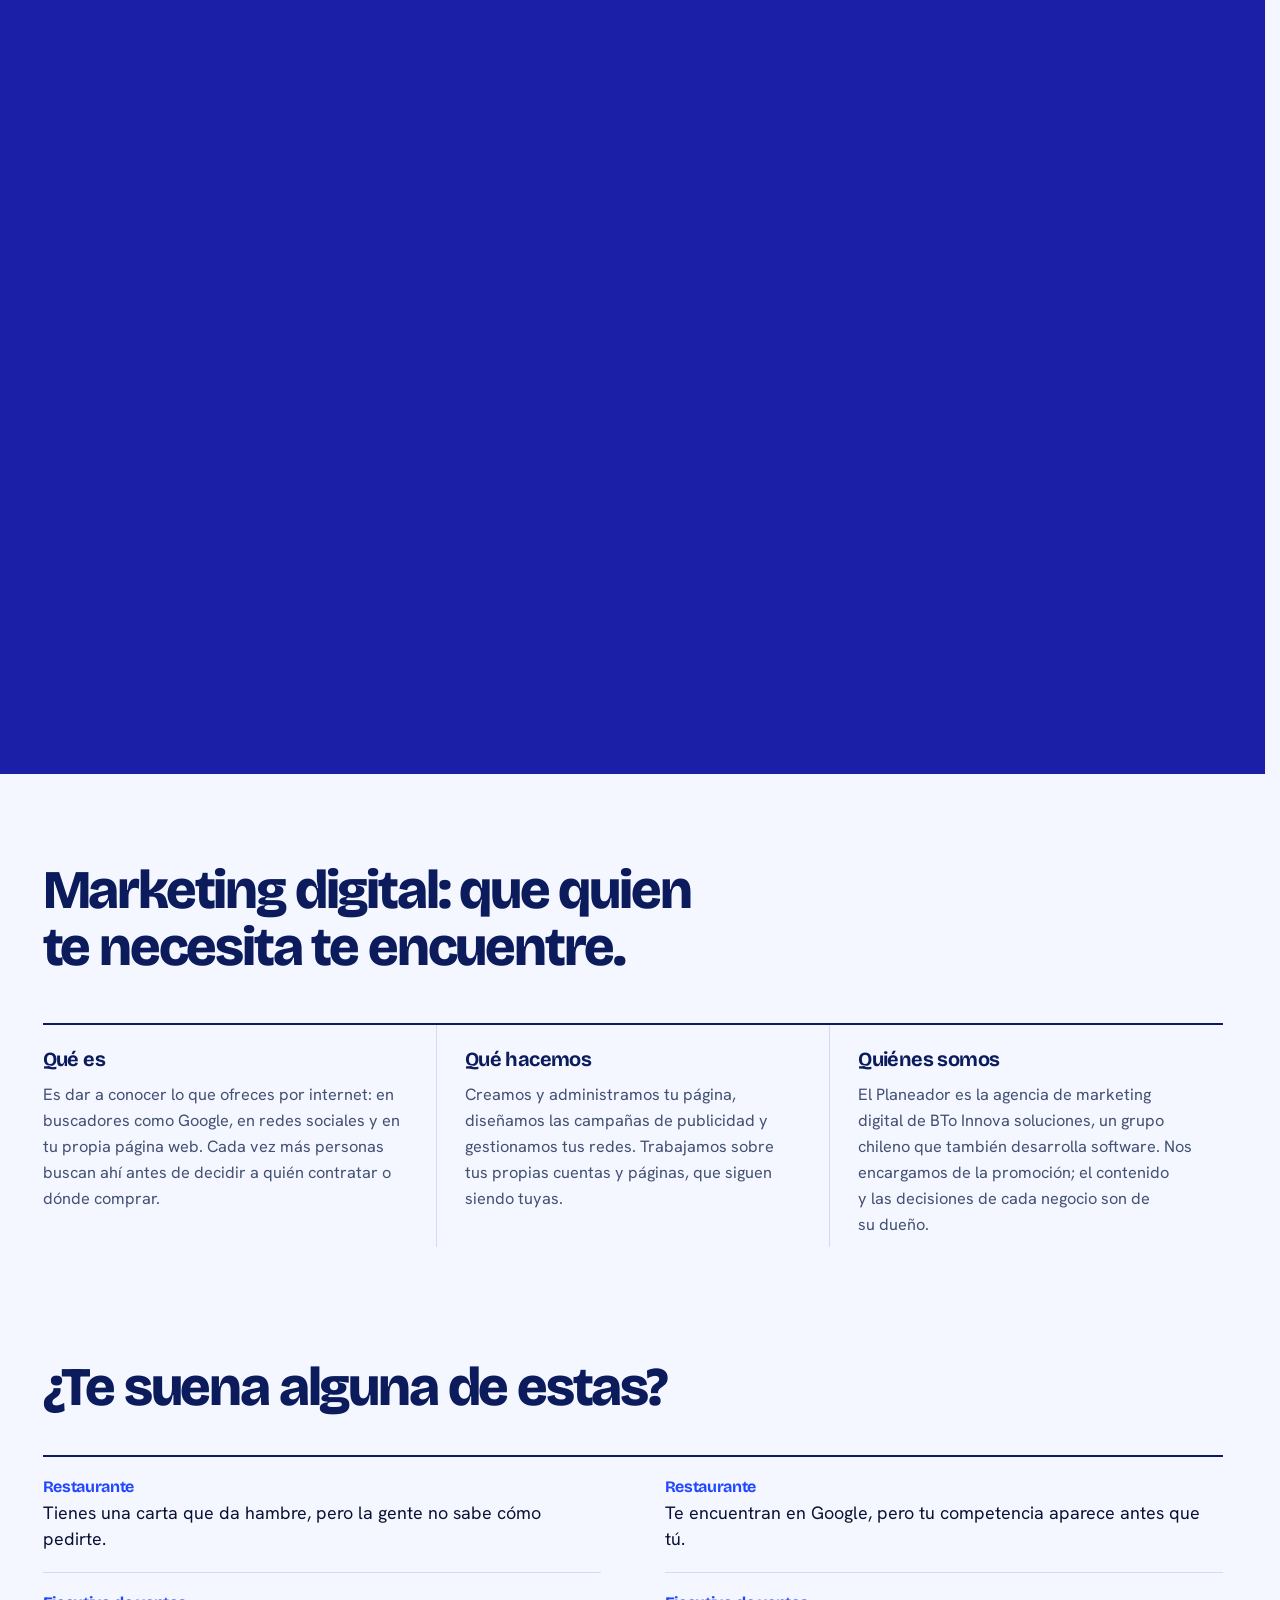
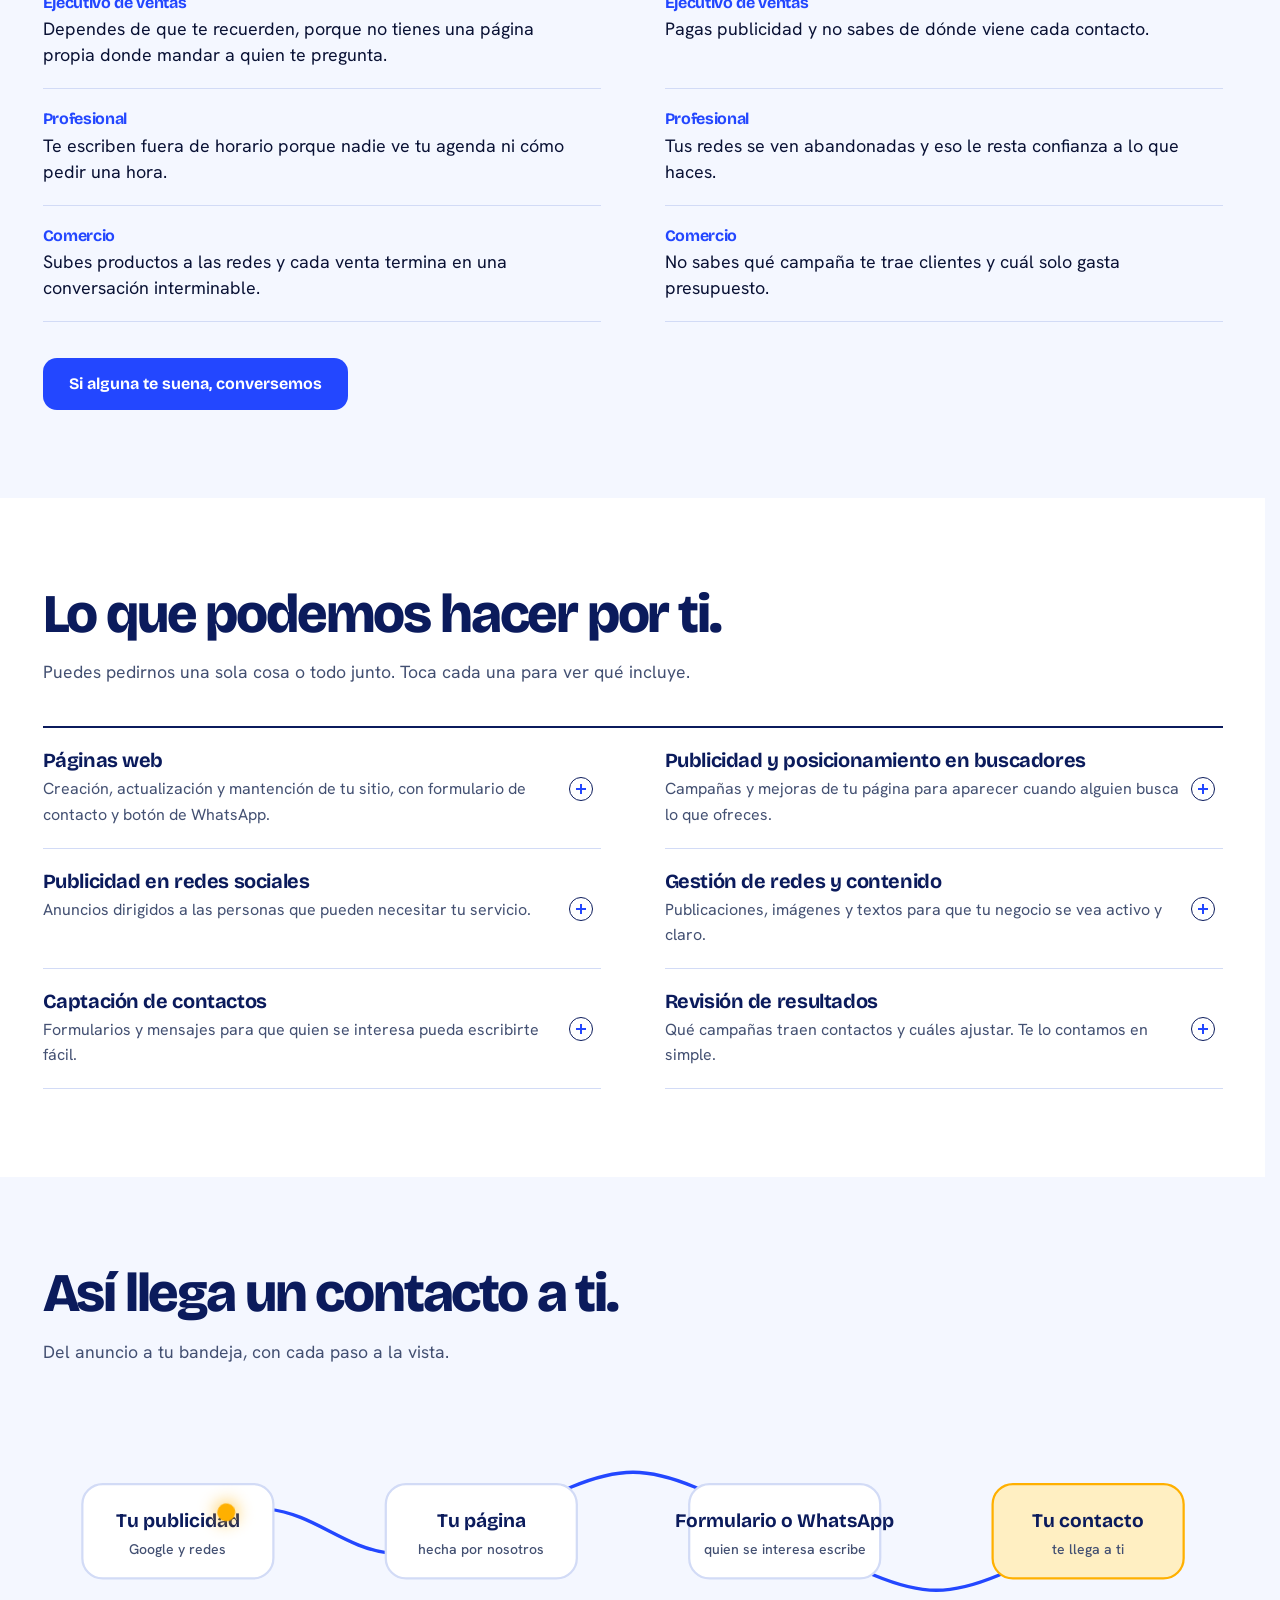
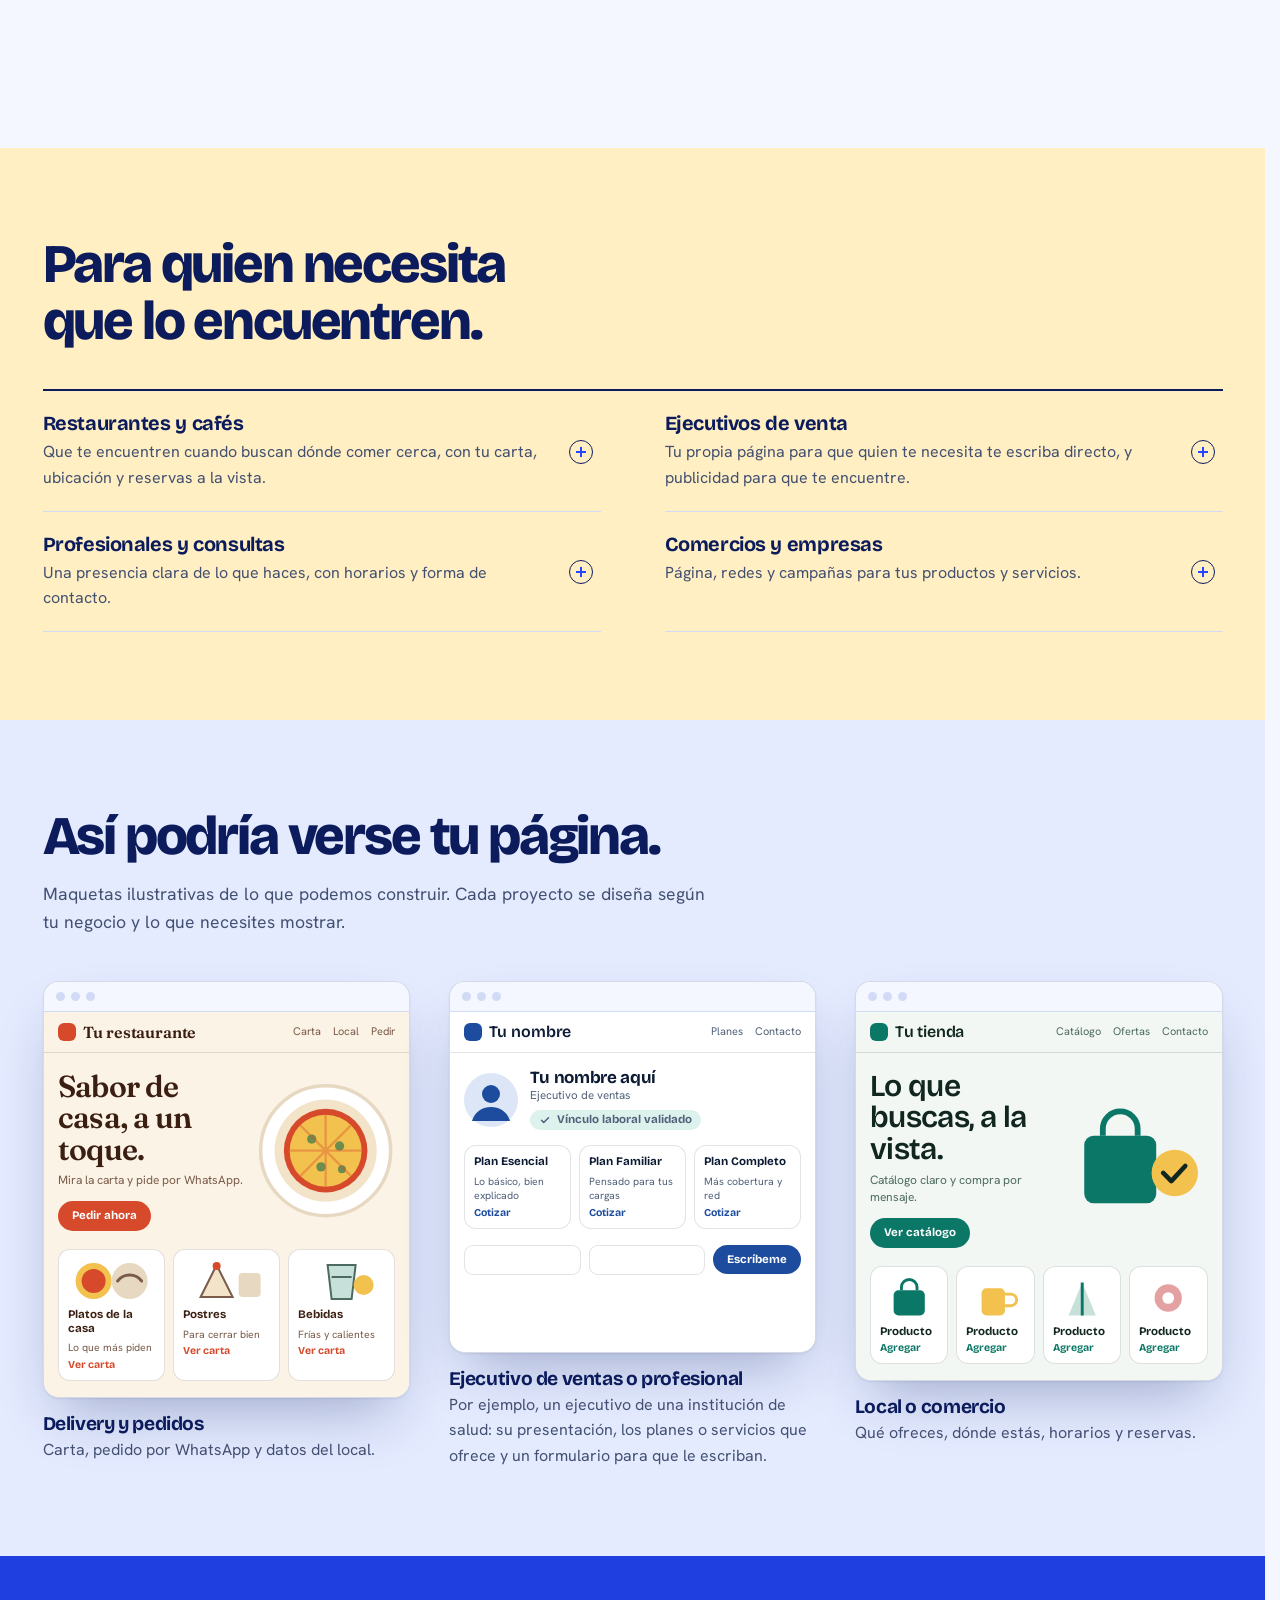
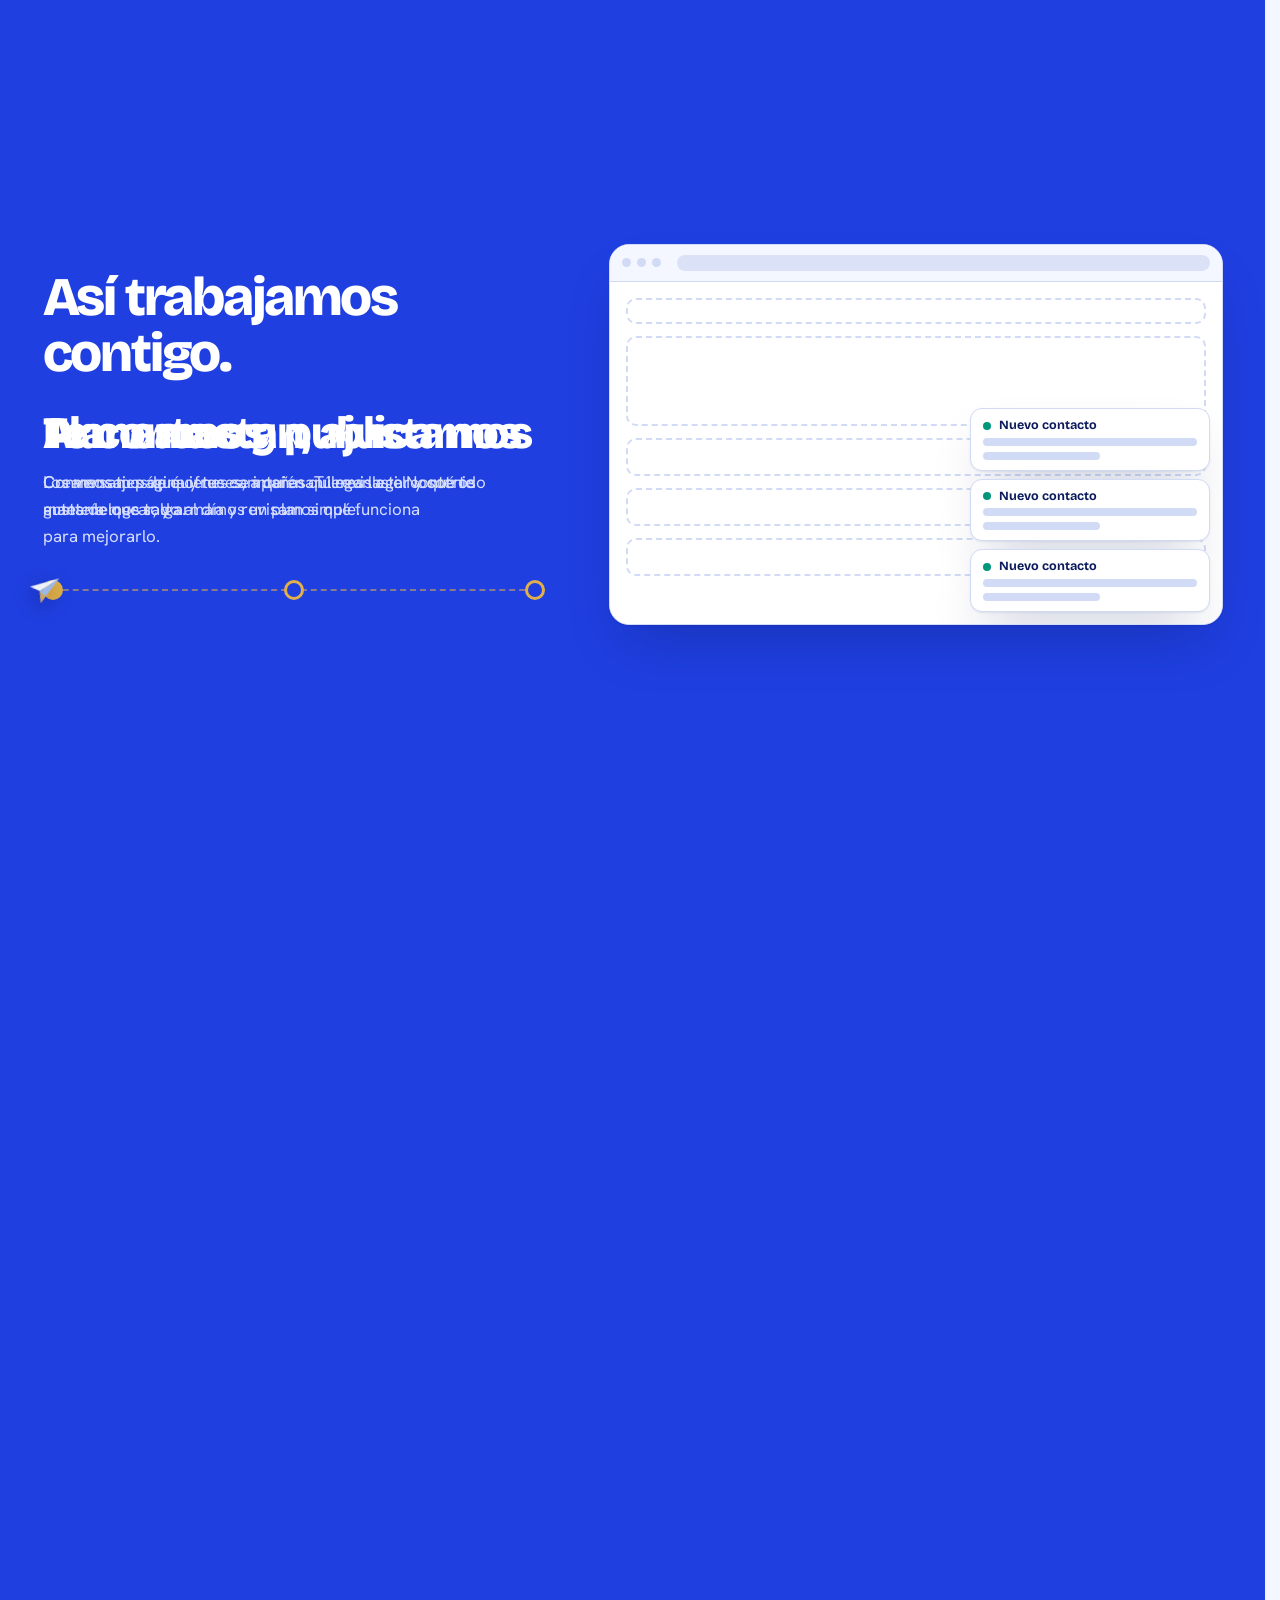
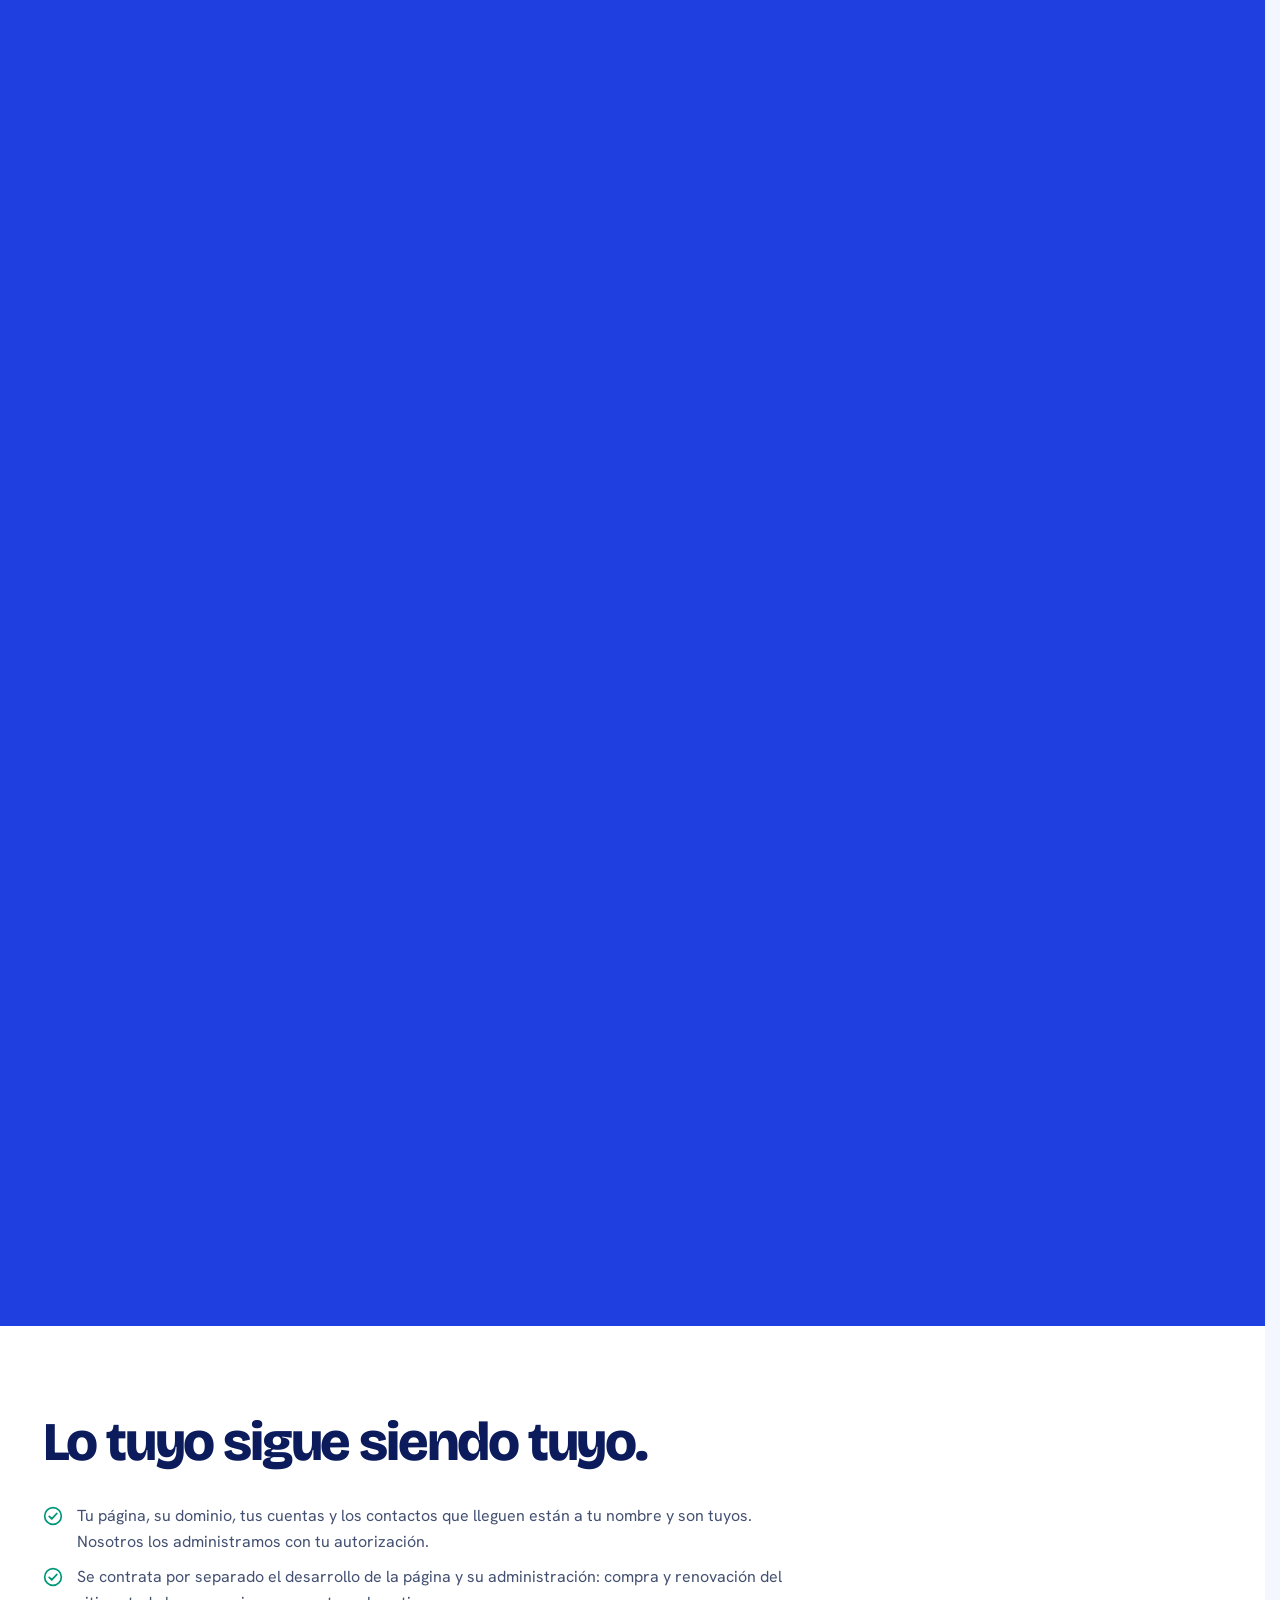
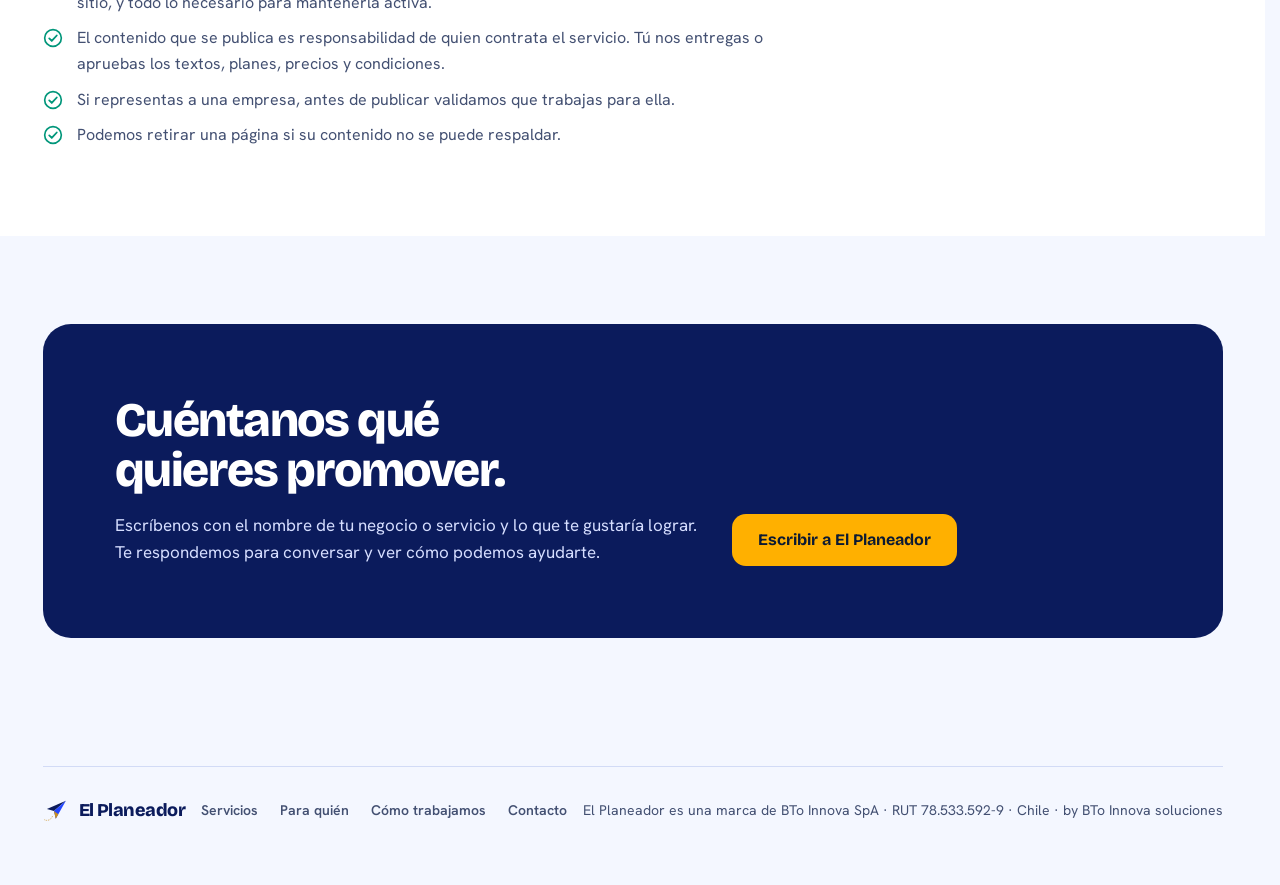
==== commit 9a6169b4: "Home: efectos con nombre (mask, variable font, perspective, stroke draw, stagger, spring, particles)" ====
--- a/index.html
+++ b/index.html
@@ -16,7 +16,7 @@
 <link rel="icon" href="data:image/svg+xml,%3Csvg xmlns='http://www.w3.org/2000/svg' viewBox='0 0 200 200'%3E%3Crect width='200' height='200' rx='44' fill='%230F2547'/%3E%3Cpath d='M176 28L30 92l54 16z' fill='%23F4F6F8'/%3E%3Cpath d='M176 28L84 108l14 60z' fill='%239DB8E8'/%3E%3Cpath d='M84 108l14 60 20-36z' fill='%23D2A55A'/%3E%3C/svg%3E">
 <link rel="preconnect" href="https://fonts.googleapis.com">
 <link rel="preconnect" href="https://fonts.gstatic.com" crossorigin>
-<link rel="stylesheet" href="https://fonts.googleapis.com/css2?family=Bricolage+Grotesque:opsz,wght@12..96,500;12..96,700;12..96,800&family=Hanken+Grotesk:wght@400;500;600;700&family=Fraunces:opsz,wght@9..144,600&display=swap">
+<link rel="stylesheet" href="https://fonts.googleapis.com/css2?family=Bricolage+Grotesque:opsz,wdth,wght@12..96,75..100,200..800&family=Hanken+Grotesk:wght@400;500;600;700&family=Fraunces:opsz,wght@9..144,600&display=swap">
 <style>
     :root {
         color-scheme: light;
@@ -634,6 +634,74 @@
     html[data-tema="noche"] .dolores strong { color: #8FA4FF; }
     html[data-tema="noche"] .flota-btn { box-shadow: 0 14px 34px -8px rgba(255, 176, 0, .35); }
 
+
+    /* ================= efectos con nombre ================= */
+    /* campo "cuentanos" */
+    .cuentanos { margin-top: 30px; display: flex; flex-wrap: wrap; gap: 10px; }
+    .cuentanos input { flex: 1 1 260px; min-height: 52px; padding: 0 18px; border-radius: 14px; border: 2px solid rgba(255, 255, 255, .38); background: rgba(255, 255, 255, .12); color: #fff; font: 500 16px/1 var(--texto); transition: border-color .2s, background-color .2s; }
+    .cuentanos input::placeholder { color: #D2DCFF; opacity: 1; }
+    .cuentanos input:focus { outline: 0; border-color: var(--oro); background: rgba(255, 255, 255, .2); }
+    .cuentanos .boton { min-height: 52px; }
+    .hero .acciones { margin-top: 18px; }
+
+    /* mask: el color sube por dentro de las letras (relleno plano, sin degradado) */
+    .hero .acento { background: linear-gradient(to bottom, #FFFFFF 50%, var(--oro) 50%); background-size: 100% 200%; background-position: 0 100%; -webkit-background-clip: text; background-clip: text; -webkit-text-fill-color: transparent; color: transparent; }
+    @media (prefers-reduced-motion: no-preference) {
+        .hero .acento { animation: sube-color 1.5s var(--ease) .6s both; }
+        @keyframes sube-color { from { background-position: 0 0; } to { background-position: 0 100%; } }
+        /* variable font: el titular se estira al entrar */
+        .hero h1 { animation: sube .7s var(--ease) both, estira 1.4s var(--ease) both; }
+        @keyframes estira { from { font-variation-settings: "wdth" 76, "wght" 480; } to { font-variation-settings: "wdth" 100, "wght" 800; } }
+        .v-linea { font-variation-settings: "wdth" 76, "wght" 520; transition: opacity .9s var(--ease), transform .9s var(--ease), filter .9s var(--ease), font-variation-settings 1.2s var(--ease); }
+        .vl1 .v-linea:nth-child(1), .vl2 .v-linea:nth-child(-n+2), .vl3 .v-linea { font-variation-settings: "wdth" 100, "wght" 800; }
+        .marca { transition: font-variation-settings .35s var(--ease); }
+        .marca:hover { font-variation-settings: "wdth" 100, "wght" 800; letter-spacing: -.01em; }
+    }
+
+    /* perspective: la maqueta sigue al mouse */
+    .hero .vivo { perspective: 1200px; }
+    .vivo-marco { transform: rotateX(var(--rx, 0deg)) rotateY(var(--ry, 0deg)); transition: transform .35s var(--ease); transform-origin: 50% 60%; }
+    .hero .vivo .hero-objeto { translate: calc(var(--tx, 0) * 1px) calc(var(--ty, 0) * 1px); transition: translate .35s var(--ease); }
+
+    /* stagger: las listas entran en cascada */
+    @media (prefers-reduced-motion: no-preference) {
+        .js .lista-ed:not(.vista) > * { opacity: 0; }
+        .js .lista-ed.vista > * { animation: entra-lista .8s var(--ease) both; animation-delay: calc(var(--i, 0) * 90ms); }
+        @keyframes entra-lista { from { opacity: 0; transform: translateY(22px); } }
+        /* spring: el boton flotante cae con resorte */
+        .flota-btn { animation: resorte .9s cubic-bezier(.34, 1.56, .64, 1) 1.3s backwards; }
+        @keyframes resorte { from { transform: translateY(90px) scale(.6); opacity: 0; } }
+    }
+
+    /* stroke draw: el trazo se dibuja y un punto de luz lo recorre */
+    #flujo { background: var(--suelo); }
+    .flujo { margin-top: 36px; }
+    .flujo svg { width: 100%; height: auto; display: block; overflow: visible; }
+    .flujo svg.flujo-v { display: none; max-width: 340px; margin-inline: auto; }
+    .flujo .trazo { stroke: var(--azul); stroke-width: 3; stroke-linecap: round; }
+    .flujo .nodo rect { fill: var(--superficie); stroke: var(--linea); stroke-width: 2; }
+    .flujo .nodo.final rect { fill: var(--oro-suave); stroke: var(--oro); }
+    .flujo .n-t { font: 700 17px/1 var(--display); fill: var(--marino); }
+    .flujo .n-s { font: 500 12.5px/1 var(--texto); fill: var(--suave); }
+    .flujo .viajero { fill: var(--oro); filter: drop-shadow(0 0 8px var(--oro)); }
+    html[data-tema="noche"] .flujo .nodo.final rect { fill: #2A2310; }
+    @media (max-width: 760px) { .flujo svg.flujo-h { display: none; } .flujo svg.flujo-v { display: block; } .flujo .n-t { font-size: 19px; } .flujo .n-s { font-size: 14px; } }
+    @media (prefers-reduced-motion: no-preference) {
+        .js .flujo .trazo { stroke-dasharray: var(--L, 1400); stroke-dashoffset: var(--L, 1400); transition: stroke-dashoffset 2.4s var(--ease); }
+        .js .flujo.vista .trazo { stroke-dashoffset: 0; }
+        .js .flujo .nodo { opacity: 0; transform: scale(.9); transform-box: fill-box; transform-origin: center; transition: opacity .6s var(--ease), transform .7s cubic-bezier(.34, 1.56, .64, 1); }
+        .js .flujo.vista .nodo { opacity: 1; transform: none; }
+        .js .flujo.vista .nodo:nth-of-type(1) { transition-delay: .1s; } .js .flujo.vista .nodo:nth-of-type(2) { transition-delay: .7s; }
+        .js .flujo.vista .nodo:nth-of-type(3) { transition-delay: 1.3s; } .js .flujo.vista .nodo:nth-of-type(4) { transition-delay: 1.9s; }
+    }
+    @media (prefers-reduced-motion: reduce) { .flujo .viajero { display: none; } }
+
+    /* particles: el planeador se arma con puntos */
+    .ejec { position: relative; overflow: hidden; }
+    .ejec > * { position: relative; z-index: 1; }
+    .ejec > canvas.particulas { position: absolute; z-index: 0; right: 2%; top: 50%; transform: translateY(-50%); width: min(300px, 30%); aspect-ratio: 1; height: auto; pointer-events: none; display: block; }
+    @media (max-width: 860px) { .ejec > canvas.particulas { display: none; } }
+
 </style>
 </head>
 <body>
@@ -685,10 +753,12 @@
                     <li><svg aria-hidden="true"><use href="#ok"/></svg><strong>Que te contacten</strong><span>Una página web clara, con formulario y botón de WhatsApp, para que te escriban.</span></li>
                     <li><svg aria-hidden="true"><use href="#ok"/></svg><strong>Que sepas qué funciona</strong><span>Revisamos de dónde llegan tus contactos y ajustamos las campañas.</span></li>
                 </ul>
-                <div class="acciones">
-                    <a class="boton boton-primario" href="#contacto">Quiero mi página</a>
-                    <a class="enlace" href="#servicios">Ver qué hacemos</a>
-                </div>
+                <form class="cuentanos" id="cuentanos" autocomplete="off">
+                    <label class="solo-lector" for="cuentanos-txt">Cuéntanos de tu negocio</label>
+                    <input id="cuentanos-txt" type="text" maxlength="240" placeholder="Ej.: tengo un restaurante y quiero que me pidan por WhatsApp">
+                    <button class="boton boton-primario" type="submit">Quiero mi página</button>
+                </form>
+                <div class="acciones"><a class="enlace" href="#servicios">Ver qué hacemos</a></div>
             </div>
             <div class="vivo" id="vivo">
                 <div class="hero-objeto" aria-hidden="true"><span class="halo"></span><svg viewBox="0 0 200 200"><use href="#planeador-claro"/></svg></div>
@@ -798,6 +868,17 @@
                 <button type="button" class="item" data-hoja="s-gestion" aria-haspopup="dialog"><strong>Gestión de redes y contenido</strong><span>Publicaciones, imágenes y textos para que tu negocio se vea activo y claro.</span></button>
                 <button type="button" class="item" data-hoja="s-contactos" aria-haspopup="dialog"><strong>Captación de contactos</strong><span>Formularios y mensajes para que quien se interesa pueda escribirte fácil.</span></button>
                 <button type="button" class="item" data-hoja="s-resultados" aria-haspopup="dialog"><strong>Revisión de resultados</strong><span>Qué campañas traen contactos y cuáles ajustar. Te lo contamos en simple.</span></button>
+            </div>
+        </div>
+    </section>
+
+    <section class="seccion" id="flujo" aria-labelledby="flujo-tit">
+        <div class="caja">
+            <h2 class="titulo-sec" id="flujo-tit">Así llega un contacto a ti.</h2>
+            <p class="intro">Del anuncio a tu bandeja, con cada paso a la vista.</p>
+            <div class="flujo" role="img" aria-label="Diagrama: tu publicidad lleva a tu página, de ahí a un formulario o WhatsApp, y el contacto te llega a ti.">
+                <svg class="flujo-h" viewBox="0 0 1050 230" aria-hidden="true"><path id="flujo-h-linea" class="trazo" d="M 120 115 C 255 45, 255 185, 390 115 S 525 45, 660 115 S 795 185, 930 115" fill="none"/><g class="nodo "><rect x="35" y="73" width="170" height="84" rx="18"/><text x="120" y="111" text-anchor="middle" class="n-t">Tu publicidad</text><text x="120" y="135" text-anchor="middle" class="n-s">Google y redes</text></g><g class="nodo "><rect x="305" y="73" width="170" height="84" rx="18"/><text x="390" y="111" text-anchor="middle" class="n-t">Tu página</text><text x="390" y="135" text-anchor="middle" class="n-s">hecha por nosotros</text></g><g class="nodo "><rect x="575" y="73" width="170" height="84" rx="18"/><text x="660" y="111" text-anchor="middle" class="n-t">Formulario o WhatsApp</text><text x="660" y="135" text-anchor="middle" class="n-s">quien se interesa escribe</text></g><g class="nodo final"><rect x="845" y="73" width="170" height="84" rx="18"/><text x="930" y="111" text-anchor="middle" class="n-t">Tu contacto</text><text x="930" y="135" text-anchor="middle" class="n-s">te llega a ti</text></g><circle class="viajero" r="8"><animateMotion dur="5s" begin="3s" repeatCount="indefinite" rotate="auto"><mpath href="#flujo-h-linea"/></animateMotion></circle></svg>
+                <svg class="flujo-v" viewBox="0 0 300 620" aria-hidden="true"><path id="flujo-v-linea" class="trazo" d="M 150 70 C 40 120, 260 180, 150 230 S 40 340, 150 390 S 260 500, 150 550" fill="none"/><g class="nodo "><rect x="35" y="28" width="230" height="84" rx="18"/><text x="150" y="66" text-anchor="middle" class="n-t">Tu publicidad</text><text x="150" y="90" text-anchor="middle" class="n-s">Google y redes</text></g><g class="nodo "><rect x="35" y="188" width="230" height="84" rx="18"/><text x="150" y="226" text-anchor="middle" class="n-t">Tu página</text><text x="150" y="250" text-anchor="middle" class="n-s">hecha por nosotros</text></g><g class="nodo "><rect x="35" y="348" width="230" height="84" rx="18"/><text x="150" y="386" text-anchor="middle" class="n-t">Formulario o WhatsApp</text><text x="150" y="410" text-anchor="middle" class="n-s">quien se interesa escribe</text></g><g class="nodo final"><rect x="35" y="508" width="230" height="84" rx="18"/><text x="150" y="546" text-anchor="middle" class="n-t">Tu contacto</text><text x="150" y="570" text-anchor="middle" class="n-s">te llega a ti</text></g><circle class="viajero" r="8"><animateMotion dur="6s" begin="3s" repeatCount="indefinite"><mpath href="#flujo-v-linea"/></animateMotion></circle></svg>
             </div>
         </div>
     </section>
@@ -916,6 +997,7 @@
     <section class="seccion" id="contacto">
         <div class="caja">
             <div class="ejec">
+                <canvas class="particulas" id="particulas" aria-hidden="true"></canvas>
                 <div>
                     <h2>Cuéntanos qué quieres promover.</h2>
                     <p>Escríbenos con el nombre de tu negocio o servicio y lo que te gustaría lograr. Te respondemos para conversar y ver cómo podemos ayudarte.</p>
@@ -1049,6 +1131,10 @@
 
     /* ---------- hojas deslizables ---------- */
     var OK = '<svg viewBox="0 0 24 24" aria-hidden="true"><circle cx="12" cy="12" r="10" fill="none" stroke="currentColor" stroke-width="2"/><path d="M7.5 12.5l3 3 6-6.5" fill="none" stroke="currentColor" stroke-width="2.2" stroke-linecap="round" stroke-linejoin="round"/></svg>';
+    var mensajeInicial = '';
+    function mailHref() {
+        return MAIL + (mensajeInicial ? '&body=' + encodeURIComponent('Hola, les escribo desde su página.\n\n' + mensajeInicial) : '');
+    }
     var MAIL = 'mailto:contacto@elplaneador.cl?subject=Quiero%20conversar%20sobre%20marketing%20digital';
     var HOJAS = {
         menu: { menu: [['#servicios', 'Servicios'], ['#rubros', 'Para quién'], ['#ejemplos', 'Ejemplos'], ['#como', 'Cómo trabajamos'], ['#condiciones', 'Lo tuyo sigue siendo tuyo']], cta: ['Hablemos', 'contacto'] },
@@ -1121,7 +1207,13 @@
             cuerpo.appendChild(c);
         }
         if (d.mail) {
-            cuerpo.appendChild(boton('boton-oro', d.mail, MAIL));
+            if (mensajeInicial) {
+                var q = document.createElement('p');
+                q.className = 'nota';
+                q.textContent = 'Tu mensaje: ' + mensajeInicial;
+                cuerpo.appendChild(q);
+            }
+            cuerpo.appendChild(boton('boton-oro', d.mail, mailHref()));
             var n = document.createElement('p');
             n.className = 'nota';
             n.textContent = d.nota;
@@ -1329,6 +1421,109 @@
             cv.parentNode.addEventListener('pointerleave', function () { raton = null; });
         }
     }
+    /* ---------- campo "cuentanos" ---------- */
+    var fCuenta = document.getElementById('cuentanos');
+    if (fCuenta) {
+        fCuenta.addEventListener('submit', function (ev) {
+            ev.preventDefault();
+            var t = document.getElementById('cuentanos-txt');
+            mensajeInicial = (t.value || '').trim();
+            abrir('contacto', fCuenta.querySelector('button'));
+        });
+    }
+
+    /* ---------- perspective: la maqueta y el planeador siguen al mouse ---------- */
+    var heroEl = document.querySelector('.hero'), vivoEl = document.getElementById('vivo');
+    var marcoEl = vivoEl && vivoEl.querySelector('.vivo-marco'), objEl = vivoEl && vivoEl.querySelector('.hero-objeto');
+    if (heroEl && vivoEl && marcoEl && !reducir && window.matchMedia && window.matchMedia('(pointer: fine)').matches) {
+        heroEl.addEventListener('pointermove', function (ev) {
+            var r = vivoEl.getBoundingClientRect();
+            var dx = Math.max(-1, Math.min(1, (ev.clientX - (r.left + r.width / 2)) / (window.innerWidth / 2)));
+            var dy = Math.max(-1, Math.min(1, (ev.clientY - (r.top + r.height / 2)) / (window.innerHeight / 2)));
+            marcoEl.style.setProperty('--ry', (dx * 7).toFixed(2) + 'deg');
+            marcoEl.style.setProperty('--rx', (-dy * 5).toFixed(2) + 'deg');
+            if (objEl) { objEl.style.setProperty('--tx', (dx * -24).toFixed(1)); objEl.style.setProperty('--ty', (dy * -16).toFixed(1)); }
+        });
+        heroEl.addEventListener('pointerleave', function () {
+            marcoEl.style.setProperty('--ry', '0deg'); marcoEl.style.setProperty('--rx', '0deg');
+            if (objEl) { objEl.style.setProperty('--tx', '0'); objEl.style.setProperty('--ty', '0'); }
+        });
+    }
+
+    /* ---------- stagger y stroke draw al entrar a la vista ---------- */
+    var obsVista = window.IntersectionObserver ? new IntersectionObserver(function (es) {
+        es.forEach(function (e) { if (e.isIntersecting) { e.target.classList.add('vista'); obsVista.unobserve(e.target); } });
+    }, { threshold: 0.18 }) : null;
+    document.querySelectorAll('.lista-ed').forEach(function (l) {
+        for (var i = 0; i < l.children.length; i++) l.children[i].style.setProperty('--i', i);
+        if (obsVista) obsVista.observe(l); else l.classList.add('vista');
+    });
+    var flujoEl = document.querySelector('.flujo');
+    if (flujoEl) {
+        flujoEl.querySelectorAll('.trazo').forEach(function (p) { try { p.style.setProperty('--L', Math.ceil(p.getTotalLength())); } catch (e) { /* sin medida */ } });
+        if (obsVista) obsVista.observe(flujoEl); else flujoEl.classList.add('vista');
+    }
+
+    /* ---------- particles: el planeador se arma con puntos ---------- */
+    var pc = document.getElementById('particulas');
+    if (pc && pc.getContext) {
+        var pctx = pc.getContext('2d'), parts = [], PW = 0, activo = false, p0 = 0, tIni = 0, mouseP = null;
+        var tris = [[[176, 28], [30, 92], [84, 108]], [[176, 28], [84, 108], [98, 168]], [[84, 108], [98, 168], [118, 132]]];
+        var colTri = ['#EEF2F7', '#9DB8E8', '#FFC83D'];
+        var sem = 11;
+        var rnd = function () { sem = (sem * 16807) % 2147483647; return sem / 2147483647; };
+        var area = function (t) { return Math.abs(t[0][0] * (t[1][1] - t[2][1]) + t[1][0] * (t[2][1] - t[0][1]) + t[2][0] * (t[0][1] - t[1][1])) / 2; };
+        var areas = tris.map(area), suma = areas[0] + areas[1] + areas[2];
+        var construir = function () {
+            parts = [];
+            for (var i = 0; i < 380; i++) {
+                var u = rnd() * suma, k = u < areas[0] ? 0 : (u < areas[0] + areas[1] ? 1 : 2), T = tris[k];
+                var r1 = Math.sqrt(rnd()), r2 = rnd();
+                var x = (1 - r1) * T[0][0] + r1 * (1 - r2) * T[1][0] + r1 * r2 * T[2][0];
+                var y = (1 - r1) * T[0][1] + r1 * (1 - r2) * T[1][1] + r1 * r2 * T[2][1];
+                parts.push({ tx: x / 200, ty: y / 200, sx: rnd(), sy: rnd(), k: k, ox: 0, oy: 0, ph: rnd() * 6.28 });
+            }
+        };
+        var medirP = function () {
+            var r = pc.getBoundingClientRect(), d = Math.min(2, window.devicePixelRatio || 1);
+            PW = r.width; pc.width = Math.round(PW * d); pc.height = Math.round(PW * d);
+            pctx.setTransform(d, 0, 0, d, 0, 0);
+        };
+        var dibujarP = function (t) {
+            var e = p0 >= 1 ? 1 : 1 - Math.pow(1 - p0, 3);
+            pctx.clearRect(0, 0, PW, PW);
+            for (var i = 0; i < parts.length; i++) {
+                var q = parts[i];
+                var jx = Math.sin(t / 900 + q.ph) * 1.2 * e, jy = Math.cos(t / 1100 + q.ph) * 1.2 * e;
+                var x = (q.sx + (q.tx - q.sx) * e) * PW + q.ox + jx, y = (q.sy + (q.ty - q.sy) * e) * PW + q.oy + jy;
+                if (mouseP) {
+                    var dx = x - mouseP.x, dy = y - mouseP.y, dd = Math.sqrt(dx * dx + dy * dy);
+                    if (dd < 60 && dd > 0.1) { q.ox += (dx / dd) * (60 - dd) * 0.08; q.oy += (dy / dd) * (60 - dd) * 0.08; }
+                }
+                q.ox *= 0.92; q.oy *= 0.92;
+                pctx.fillStyle = colTri[q.k];
+                pctx.globalAlpha = 0.35 + 0.65 * e;
+                pctx.beginPath(); pctx.arc(x, y, 2.1, 0, 6.2832); pctx.fill();
+            }
+            pctx.globalAlpha = 1;
+        };
+        construir(); medirP();
+        if (reducir) {
+            p0 = 1; dibujarP(0);
+        } else {
+            window.addEventListener('resize', medirP);
+            var bucleP = function (t) {
+                if (activo) { if (!tIni) tIni = t; p0 = Math.min(1, (t - tIni) / 2200); dibujarP(t); }
+                window.requestAnimationFrame(bucleP);
+            };
+            window.requestAnimationFrame(bucleP);
+            if (window.IntersectionObserver) {
+                new IntersectionObserver(function (es) { if (es[0].isIntersecting) { if (!activo) { activo = true; tIni = 0; } } else if (activo) { activo = false; tIni = 0; p0 = 0; } }, { threshold: 0.3 }).observe(pc.parentNode);
+            } else { activo = true; }
+            pc.parentNode.addEventListener('pointermove', function (ev) { var r = pc.getBoundingClientRect(); mouseP = { x: ev.clientX - r.left, y: ev.clientY - r.top }; });
+            pc.parentNode.addEventListener('pointerleave', function () { mouseP = null; });
+        }
+    }
 })();
 </script>
 </body>
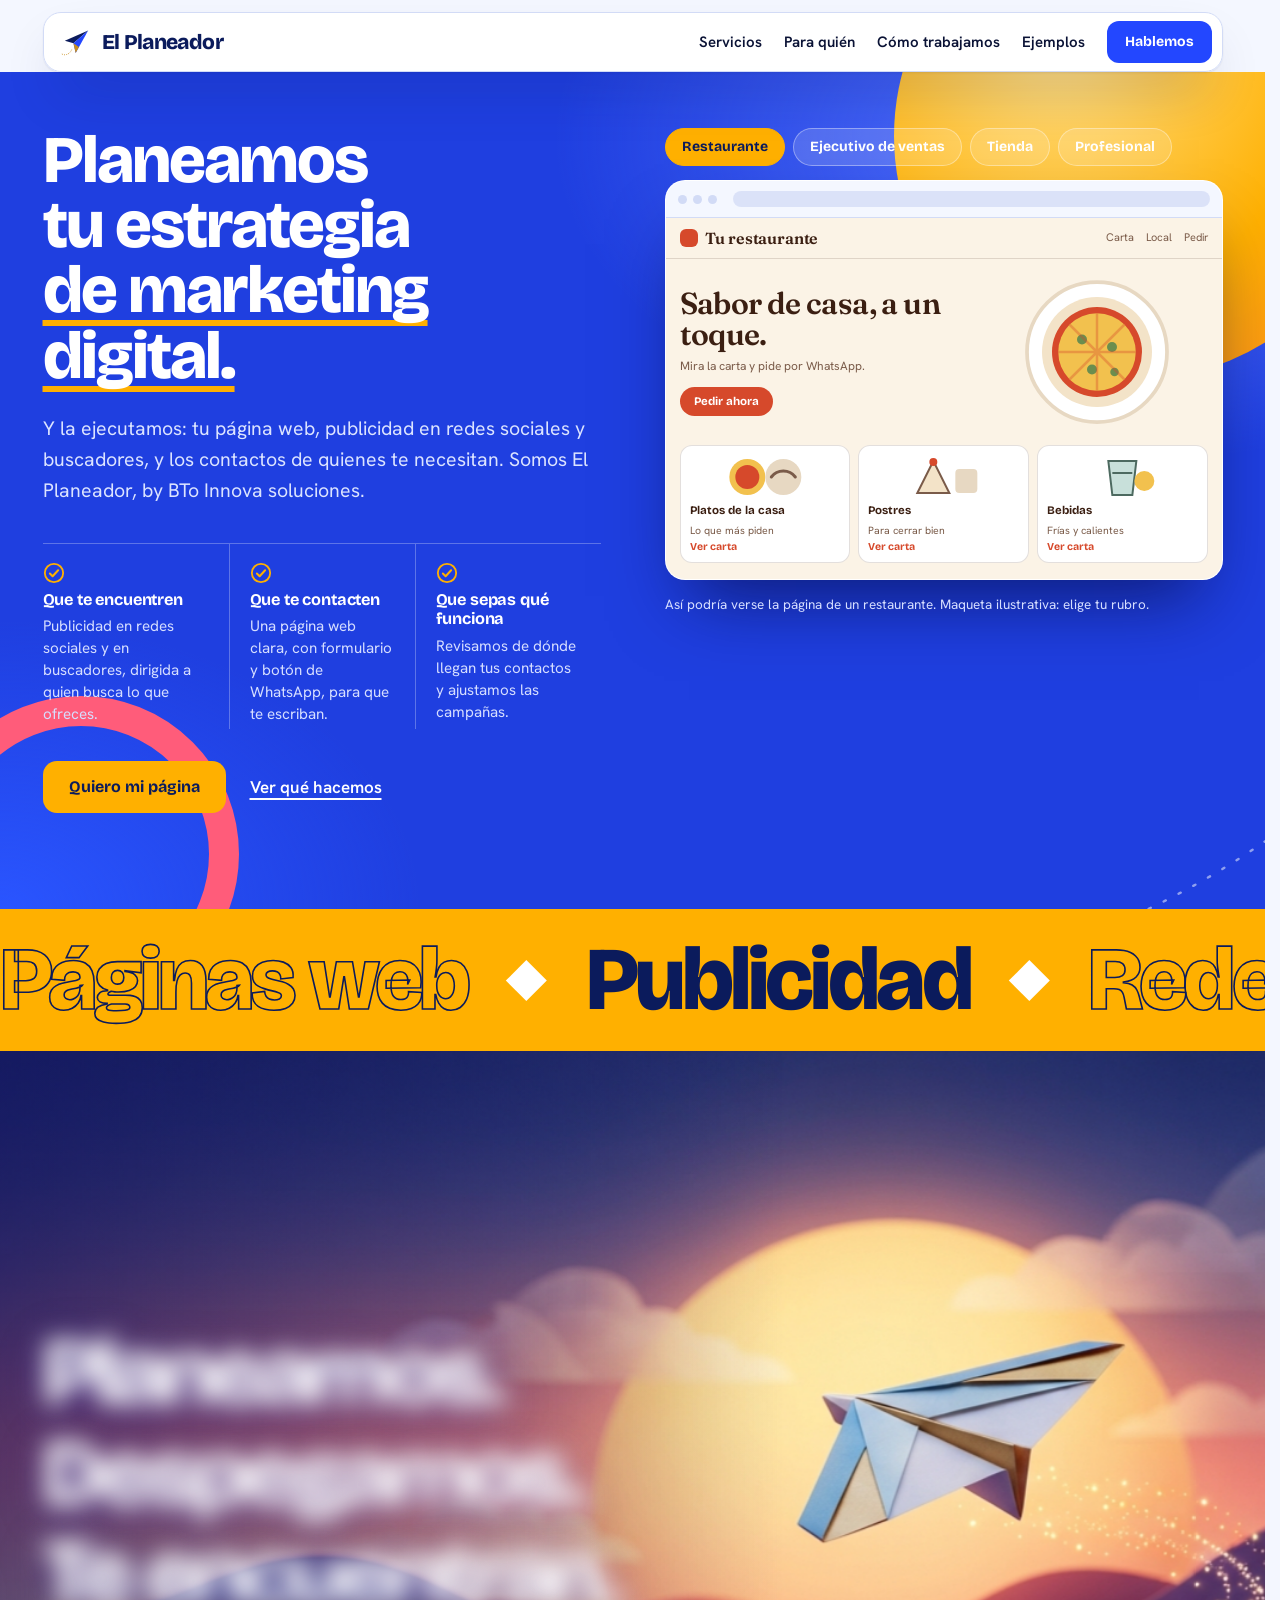
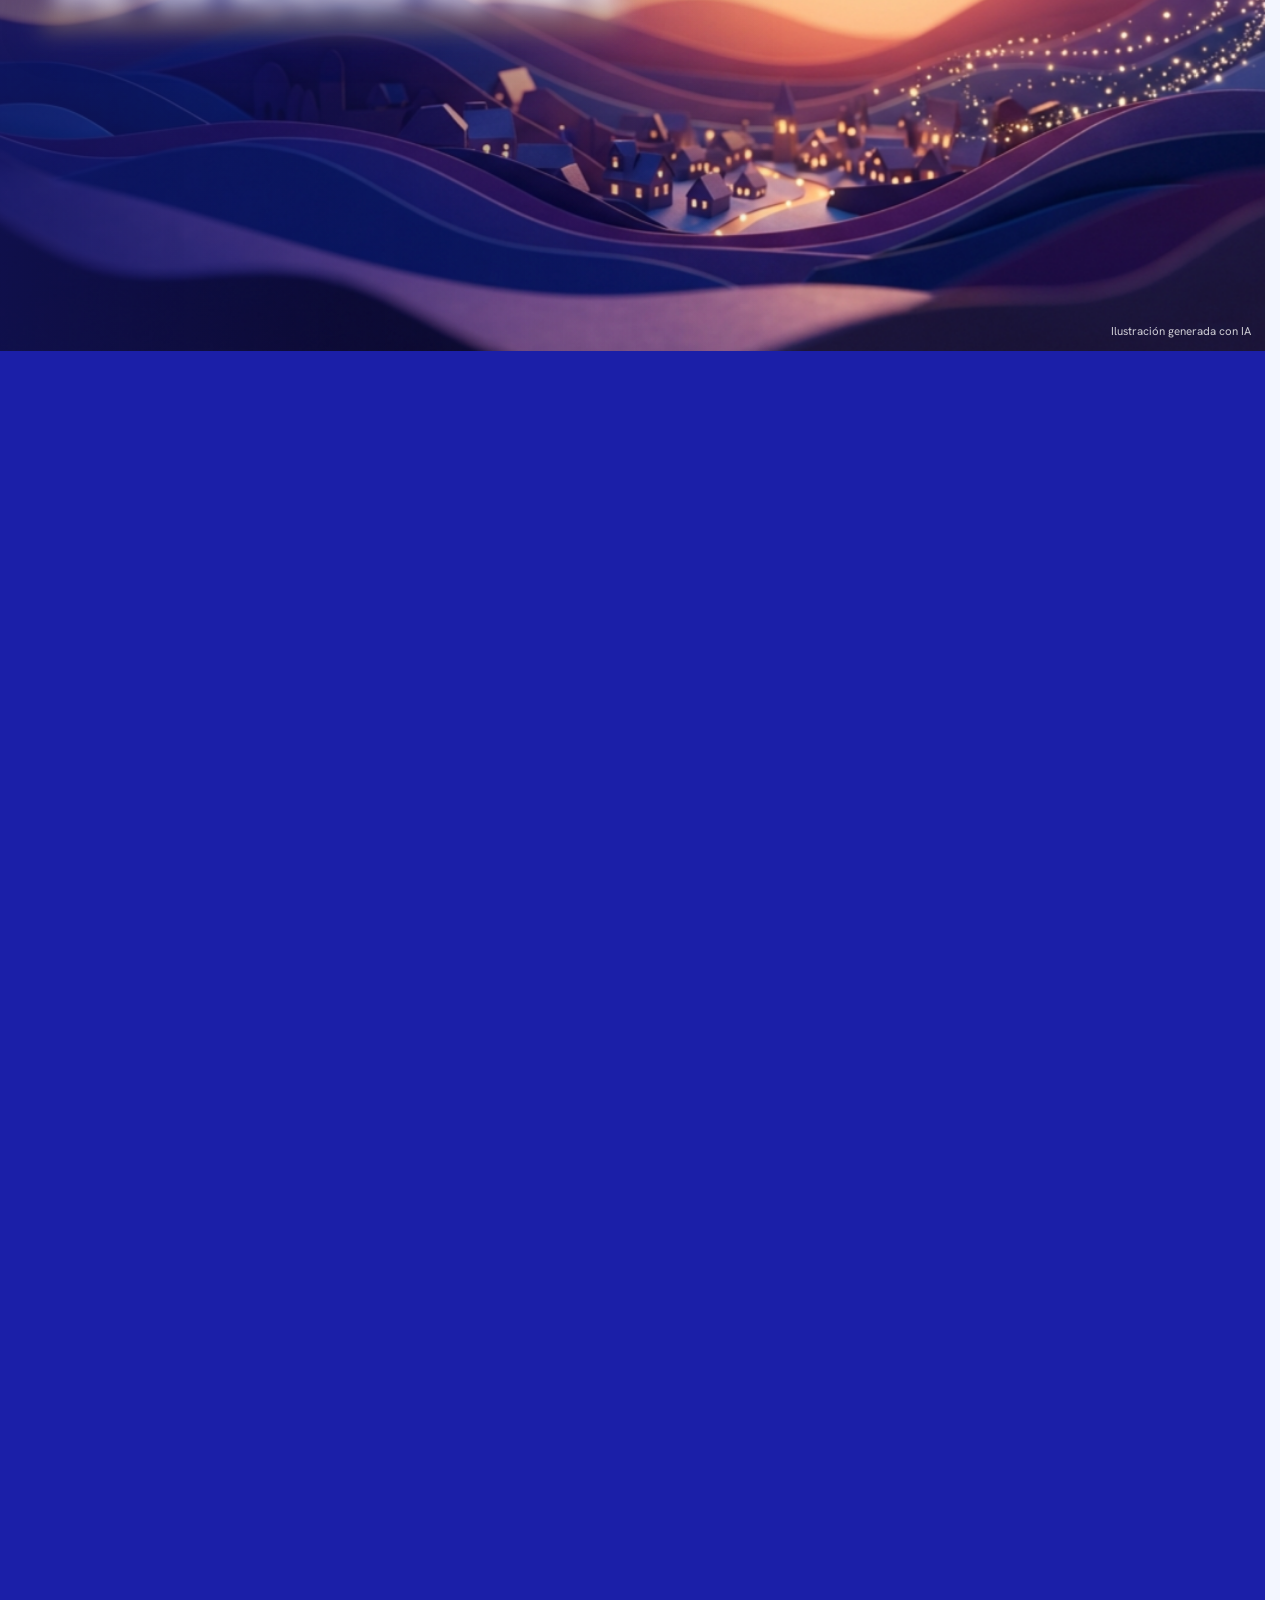
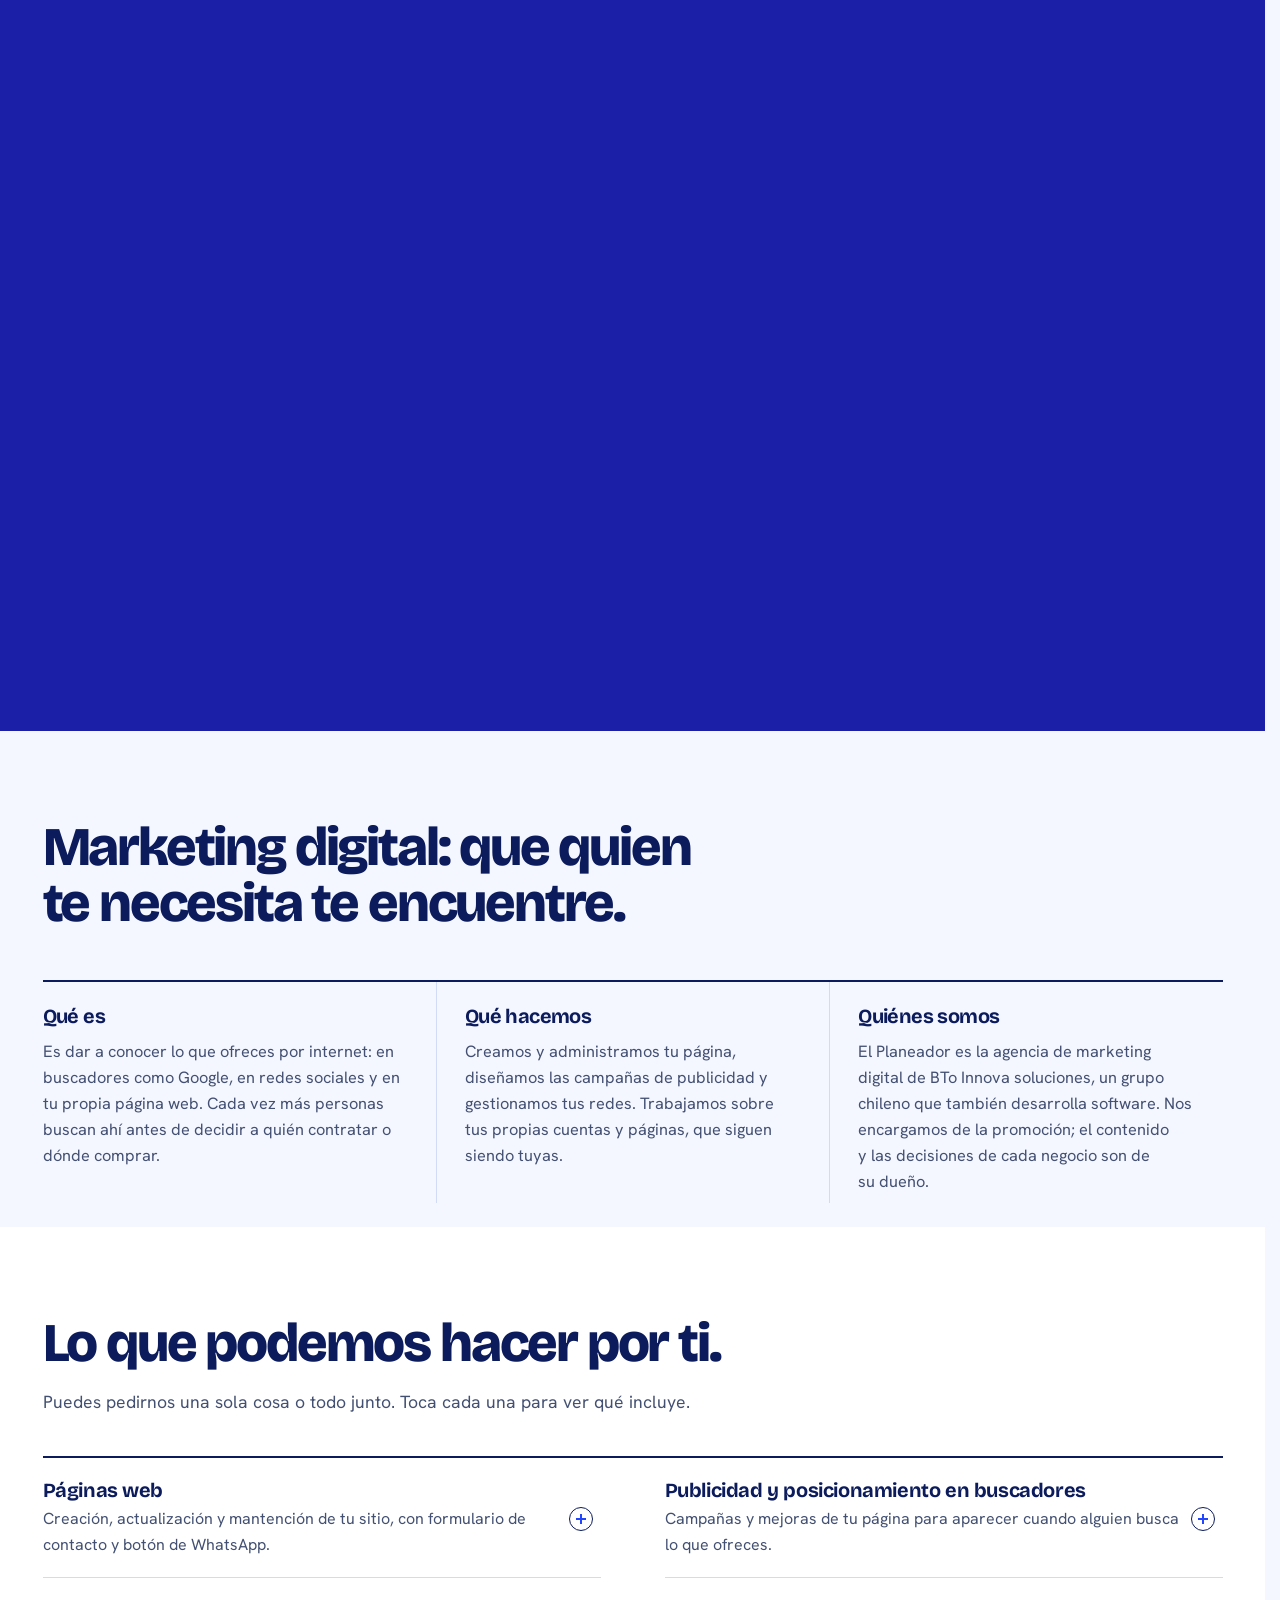
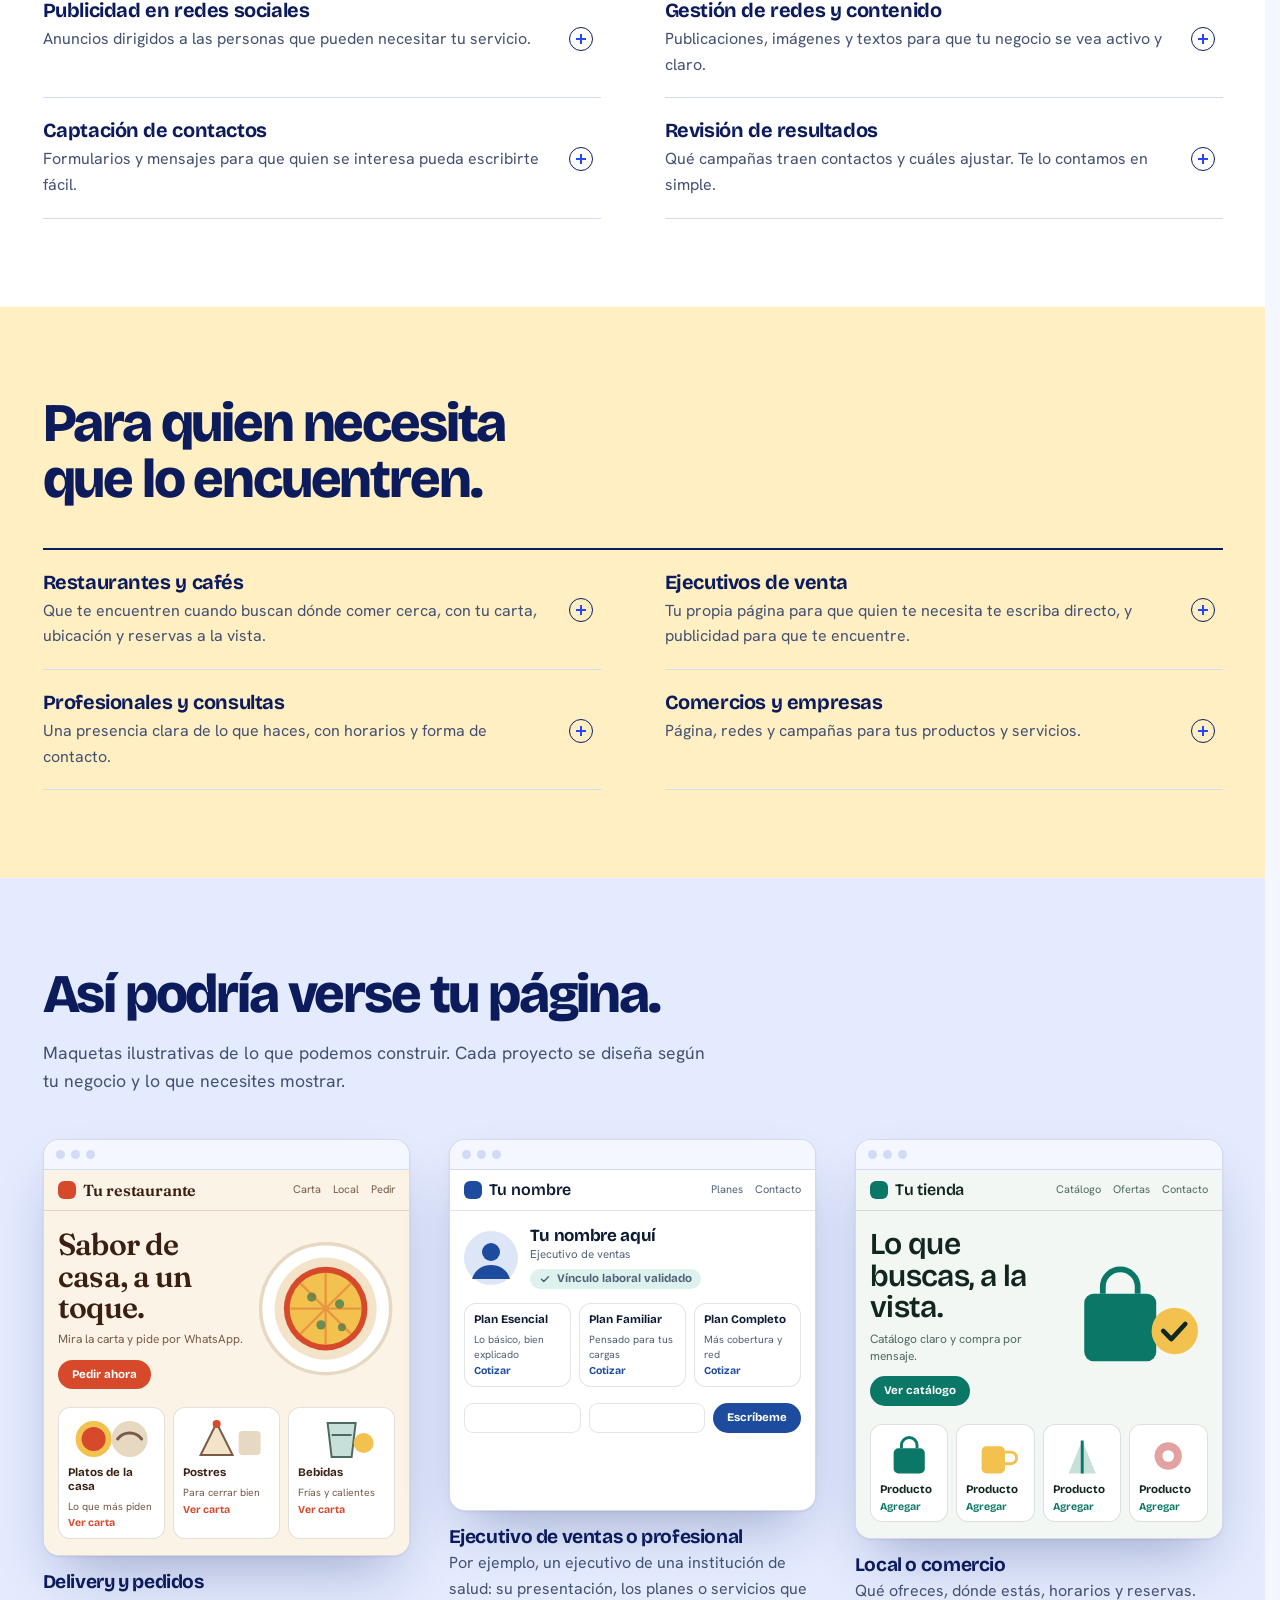
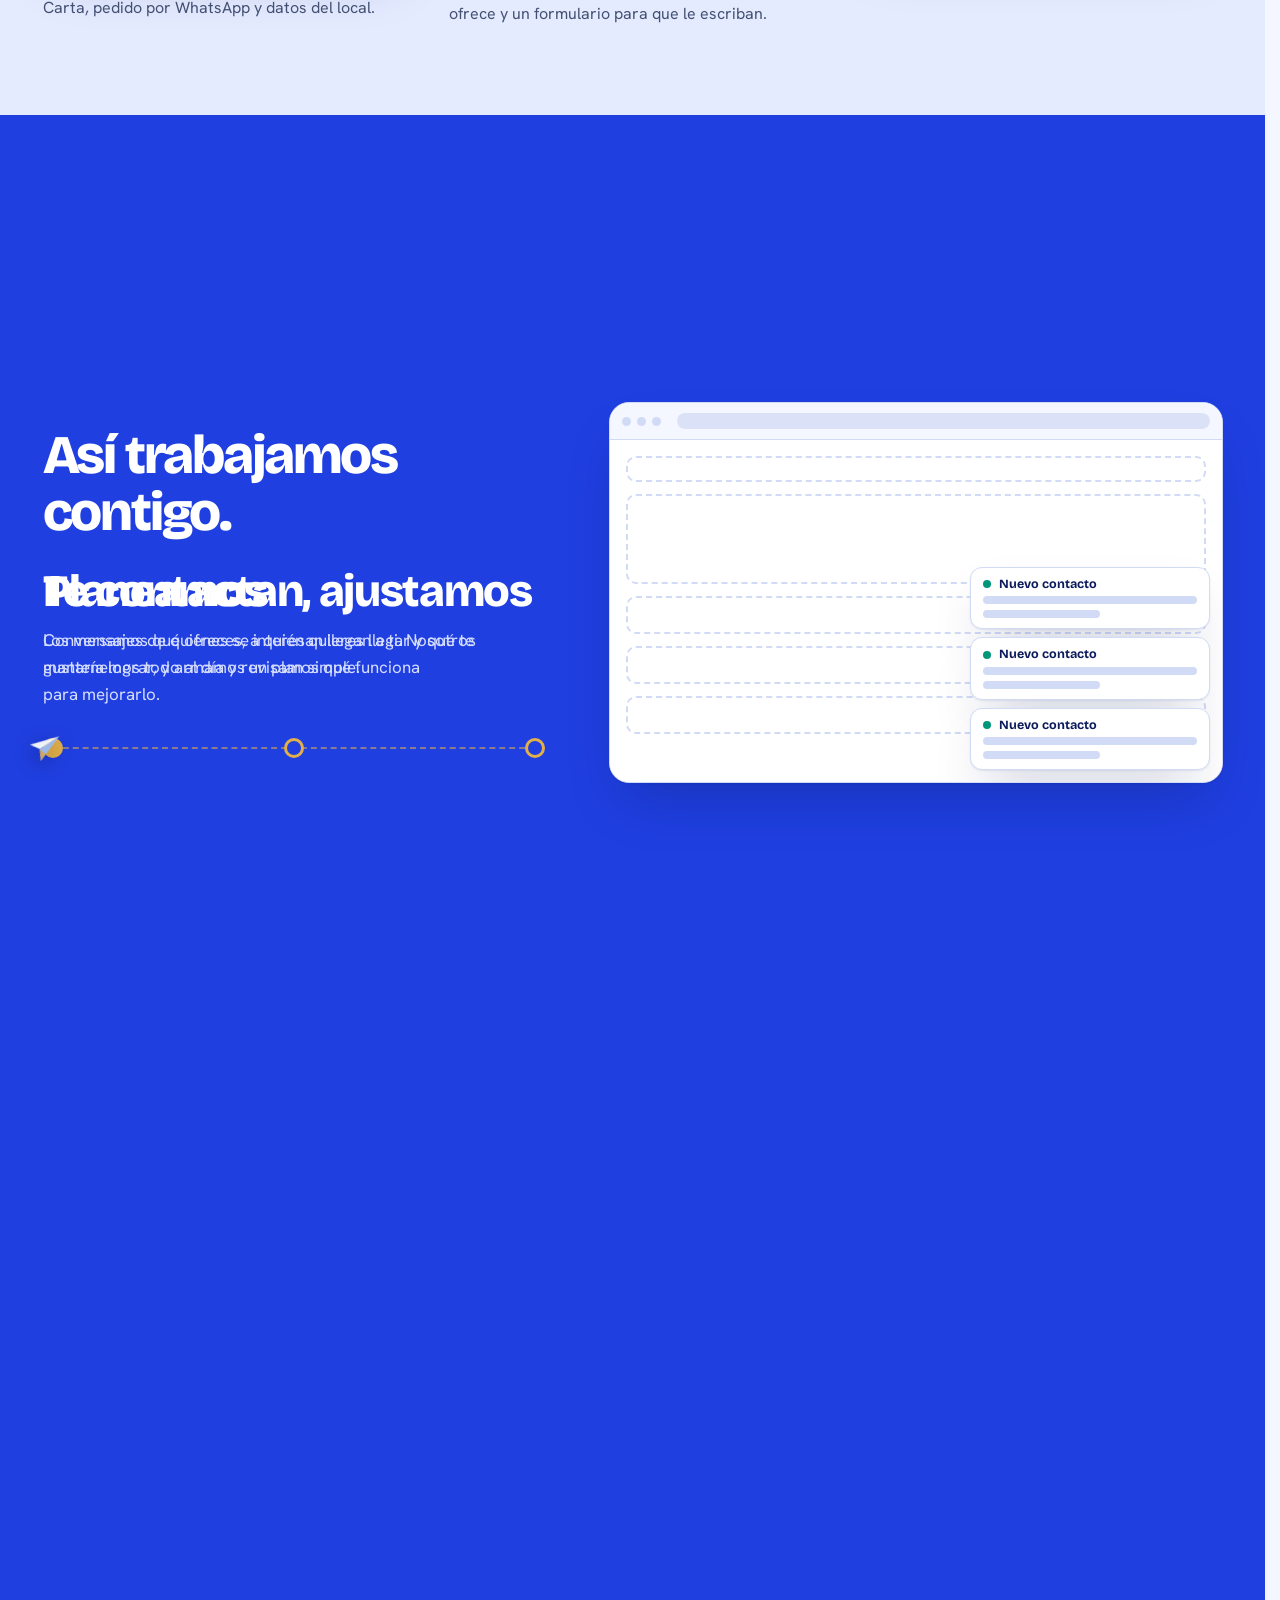
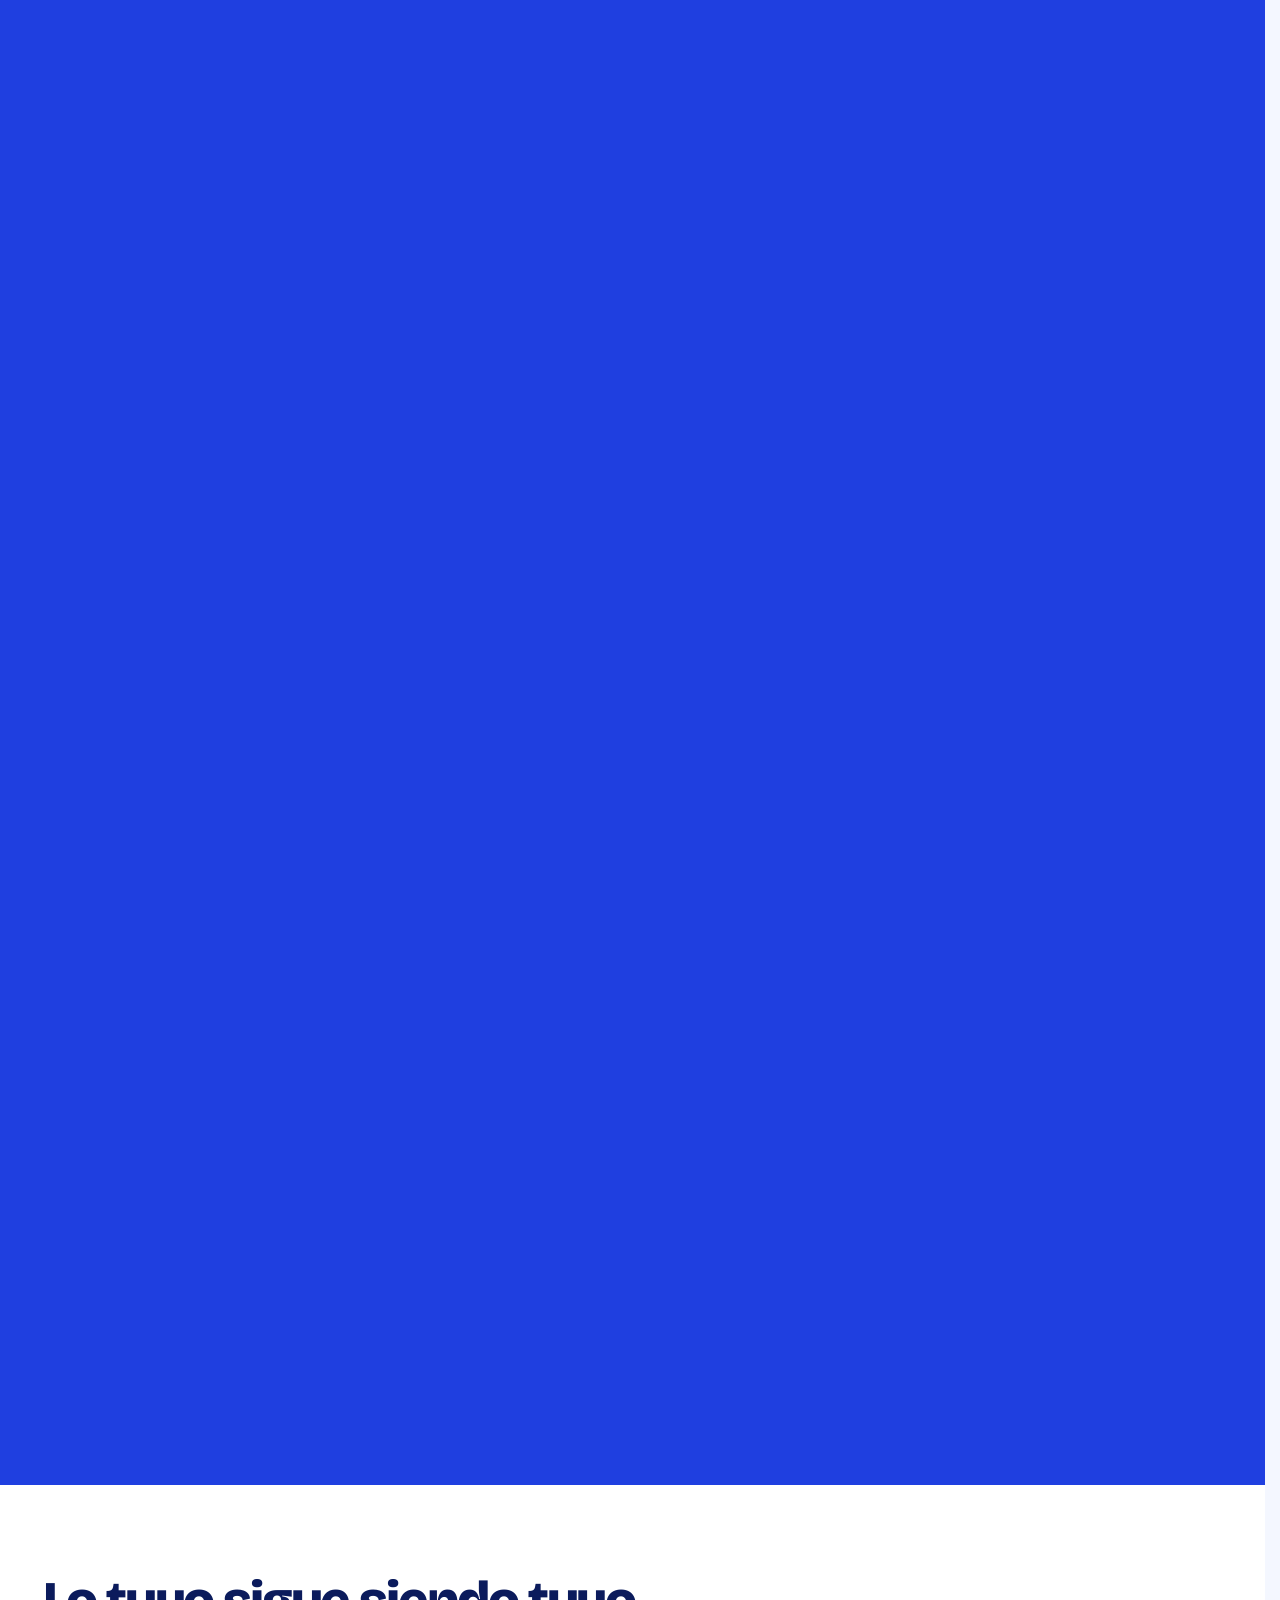
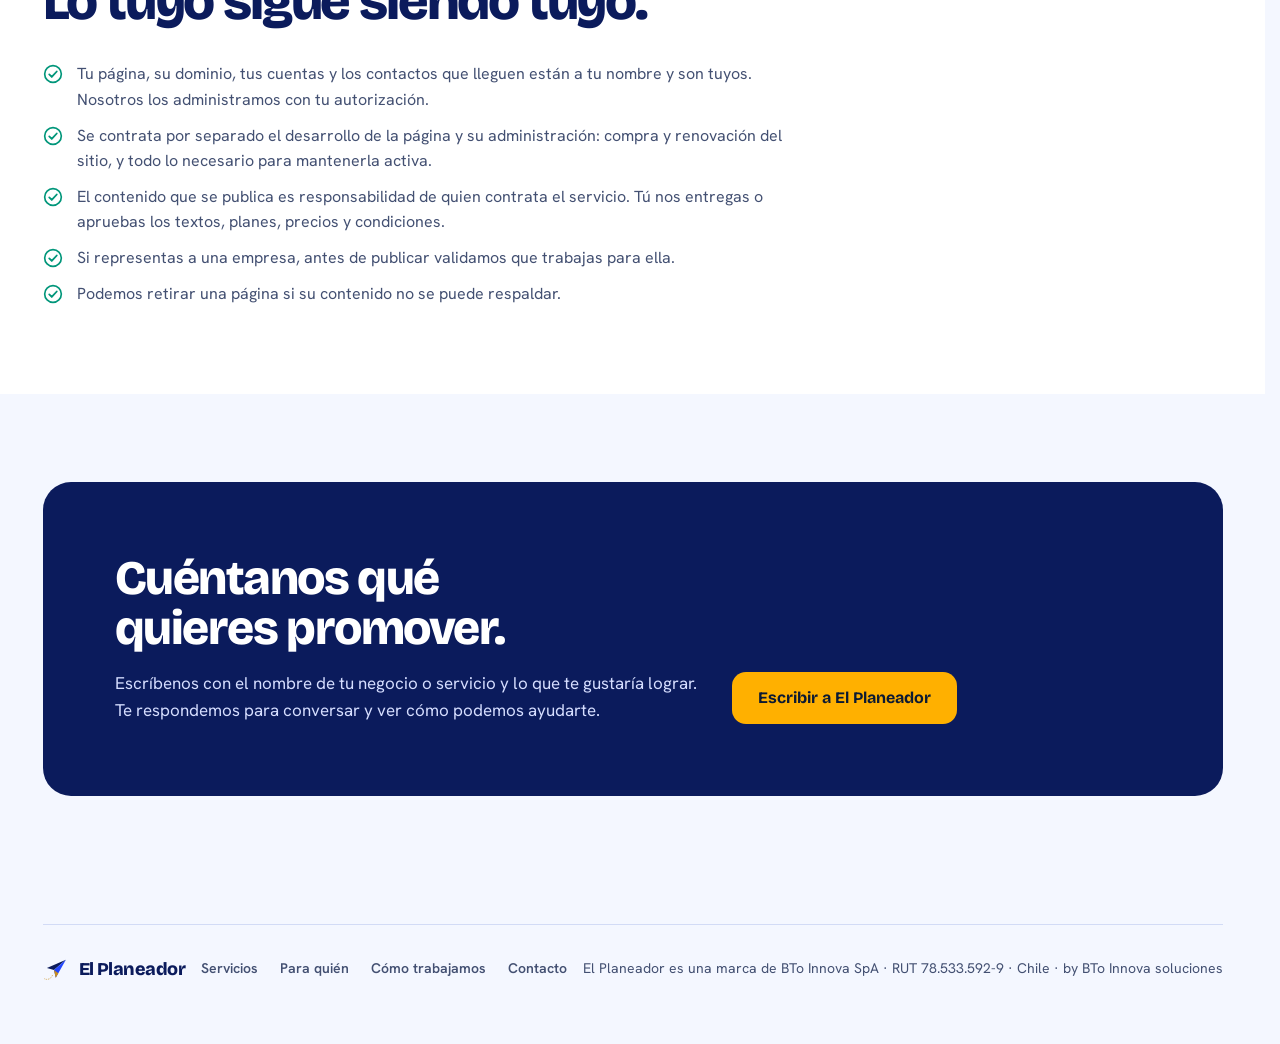
==== commit 172d07fa: "Prueba de compilacion: misma version que 7dcaf71 Co-Authored-By: Claude Sonnet 5.5 <noreply@anthropi" ====
--- a/index.html
+++ b/index.html
@@ -3,7 +3,6 @@
 <head>
 <meta name="robots" content="noindex, nofollow">
 <meta charset="utf-8">
-<script>(function(){try{var t=null,m=/[?&]tema=(noche|dia)/.exec(location.search);if(m){t=m[1];try{localStorage.setItem('planeador_tema',t)}catch(e){}}else{try{t=localStorage.getItem('planeador_tema')}catch(e){}}if(t==='noche'||t==='dia'){document.documentElement.setAttribute('data-tema',t)}}catch(e){}})();</script>
 <meta name="viewport" content="width=device-width, initial-scale=1">
 <title>El Planeador</title>
 <meta name="description" content="Agencia chilena de marketing digital: páginas web, publicidad en redes sociales y buscadores, y gestión de contenido para negocios, ejecutivos y empresas de todo rubro.">
@@ -16,7 +15,7 @@
 <link rel="icon" href="data:image/svg+xml,%3Csvg xmlns='http://www.w3.org/2000/svg' viewBox='0 0 200 200'%3E%3Crect width='200' height='200' rx='44' fill='%230F2547'/%3E%3Cpath d='M176 28L30 92l54 16z' fill='%23F4F6F8'/%3E%3Cpath d='M176 28L84 108l14 60z' fill='%239DB8E8'/%3E%3Cpath d='M84 108l14 60 20-36z' fill='%23D2A55A'/%3E%3C/svg%3E">
 <link rel="preconnect" href="https://fonts.googleapis.com">
 <link rel="preconnect" href="https://fonts.gstatic.com" crossorigin>
-<link rel="stylesheet" href="https://fonts.googleapis.com/css2?family=Bricolage+Grotesque:opsz,wdth,wght@12..96,75..100,200..800&family=Hanken+Grotesk:wght@400;500;600;700&family=Fraunces:opsz,wght@9..144,600&display=swap">
+<link rel="stylesheet" href="https://fonts.googleapis.com/css2?family=Bricolage+Grotesque:opsz,wght@12..96,500;12..96,700;12..96,800&family=Hanken+Grotesk:wght@400;500;600;700&family=Fraunces:opsz,wght@9..144,600&display=swap">
 <style>
     :root {
         color-scheme: light;
@@ -572,136 +571,6 @@
     .v-credito { position: absolute; right: 14px; bottom: 10px; z-index: 2; font-size: 11.5px; color: rgba(255, 255, 255, .78); }
     @media (max-width: 760px) { .v-foto { object-position: 76% 50%; } .viaje-escena::after { background: linear-gradient(180deg, rgba(20, 22, 100, .6), rgba(20, 22, 100, 0) 70%); } }
     @media (prefers-reduced-motion: reduce) { .v-foto { transform: none; } }
-
-    /* ================= cinco recursos ================= */
-    .hero .acento { color: var(--oro); }
-    .constelacion { position: absolute; inset: 0; width: 100%; height: 100%; z-index: 0; pointer-events: none; display: block; }
-    .avion { display: none; }
-    .hero .vivo .hero-objeto { position: absolute; right: -34px; bottom: -92px; width: clamp(110px, 13vw, 210px); aspect-ratio: 1; z-index: 3; pointer-events: none; display: grid; place-items: center; }
-    .hero-objeto .halo { position: absolute; inset: -34%; border-radius: 50%; background: radial-gradient(circle, rgba(255, 196, 61, .85) 0%, rgba(255, 176, 0, .35) 38%, rgba(255, 176, 0, 0) 68%); }
-    .hero-objeto svg { position: relative; width: 100%; height: 100%; display: block; filter: drop-shadow(0 14px 22px rgba(5, 12, 70, .5)); }
-    @media (prefers-reduced-motion: no-preference) {
-        .hero-objeto { animation: planea 6.5s ease-in-out infinite; }
-        .hero-objeto .halo { animation: late 4.2s ease-in-out infinite; }
-        @keyframes planea { 0%, 100% { transform: translate(0, 0) rotate(-4deg); } 50% { transform: translate(-10px, -16px) rotate(3deg); } }
-        @keyframes late { 50% { transform: scale(1.12); opacity: .8; } }
-    }
-    @media (max-width: 760px) { .hero .vivo .hero-objeto { width: 96px; right: -6px; bottom: -34px; } }
-
-    .dolores strong { color: var(--azul); font-size: 1rem; }
-    .dolores span { color: var(--tinta); font-size: 1.12rem; line-height: 1.45; max-width: 30em; }
-    #dolores .boton { margin-top: 36px; }
-    #dolores { background: var(--suelo); }
-
-    .flota-btn { position: fixed; z-index: 30; right: 18px; bottom: 18px; display: inline-flex; align-items: center; gap: 10px; min-height: 52px; padding: 0 20px 0 16px; border: 0; border-radius: 999px; background: var(--oro); color: #0B1B5C; font: 700 15px/1 var(--display); cursor: pointer; box-shadow: 0 14px 30px -8px rgba(11, 27, 92, .5); transition: transform .3s var(--ease), background-color .2s; }
-    .flota-btn:hover { transform: translateY(-3px); background: #FFC83D; }
-    .flota-btn svg { width: 24px; height: 24px; display: block; }
-    @media (prefers-reduced-motion: no-preference) { .flota-btn::after { content: ""; position: absolute; inset: -5px; border-radius: 999px; border: 2px solid var(--oro); opacity: 0; animation: pulso 3.4s ease-out infinite; } @keyframes pulso { 0% { transform: scale(.94); opacity: .7; } 70%, 100% { transform: scale(1.18); opacity: 0; } } }
-    @media (max-width: 560px) { .flota-btn { right: 12px; bottom: 12px; font-size: 14px; padding: 0 16px 0 12px; } }
-    .v-credito { right: auto; left: 14px; }
-
-    /* ---- selector dia / noche ---- */
-    .tema-btn { display: inline-flex; align-items: center; gap: 8px; min-height: 42px; padding: 0 14px; font: 700 13px/1 var(--display); color: var(--marino); background: transparent; border: 1px solid var(--linea); border-radius: 12px; cursor: pointer; transition: background-color .2s, border-color .2s; }
-    .tema-btn:hover { border-color: var(--azul); }
-    .tema-btn svg { width: 18px; height: 18px; display: block; }
-    .tema-btn .i-luna { display: none; }
-    html[data-tema="noche"] .tema-btn .i-sol { display: none; }
-    html[data-tema="noche"] .tema-btn .i-luna { display: block; }
-    @media (max-width: 720px) { .tema-btn .tema-txt { display: none; } .tema-btn { padding: 0 11px; } }
-
-    /* ================= MODO NOCHE ================= */
-    html[data-tema="noche"] { color-scheme: dark; --suelo: #070B1E; --superficie: #0F1633; --linea: #25306A; --tinta: #EEF2FF; --suave: #A9B6DC; --marino: #EEF2FF; --azul: #4A67FF; --oro-suave: #2A2310; --valido: #3FD8B0; --valido-suave: #0E2D2B; --hondo: #0A1030; --logo-a: #EEF2FF; --logo-b: #8FA4FF; --sombra: 0 1px 2px rgba(0, 0, 0, .5), 0 28px 56px -18px rgba(0, 0, 0, .75); }
-    html[data-tema="noche"] .hero { background: radial-gradient(900px 520px at 88% 6%, rgba(74, 103, 255, .5) 0%, rgba(74, 103, 255, 0) 62%), radial-gradient(700px 480px at 0% 100%, rgba(255, 92, 122, .22) 0%, rgba(255, 92, 122, 0) 60%), #070B1E; }
-    html[data-tema="noche"] .hero::before { box-shadow: 0 0 140px 30px rgba(255, 176, 0, .32); }
-    html[data-tema="noche"] .hero::after { border-color: rgba(255, 92, 122, .85); }
-    html[data-tema="noche"] .barra .caja { background: rgba(15, 22, 51, .88); }
-    html[data-tema="noche"] .boton-primario { background: var(--azul); color: #fff; }
-    html[data-tema="noche"] .boton-primario:hover { background: #6F86FF; color: #fff; }
-    html[data-tema="noche"] .hero .boton-primario { background: var(--oro); color: #0B1B5C; }
-    html[data-tema="noche"] .cinta { background: var(--superficie); border-block: 1px solid var(--linea); }
-    html[data-tema="noche"] .cinta-pista span { -webkit-text-stroke: 1.6px var(--oro); }
-    html[data-tema="noche"] .cinta-pista span:nth-child(even) { color: var(--oro); -webkit-text-stroke: 0; }
-    html[data-tema="noche"] .cinta-pista span::after { background: var(--azul); }
-    html[data-tema="noche"] #servicios, html[data-tema="noche"] #condiciones, html[data-tema="noche"] #dolores, html[data-tema="noche"] .quienes, html[data-tema="noche"] .pie { background: var(--suelo); }
-    html[data-tema="noche"] #rubros, html[data-tema="noche"] #ejemplos { background: #0B1230; }
-    html[data-tema="noche"] .ejec { background: #111C4F; }
-    html[data-tema="noche"] .historia.hondo, html[data-tema="noche"] .hondo { background: #0A1030; }
-    html[data-tema="noche"] .lista-ed > .item::after { border-color: var(--linea); }
-    html[data-tema="noche"] .lista-ed > .item:hover::after { background-color: var(--oro); }
-    html[data-tema="noche"] .mq-marco { border-color: var(--linea); }
-    html[data-tema="noche"] .hoja-cerrar { color: var(--tinta); }
-    html[data-tema="noche"] .velo { background: rgba(3, 6, 20, .66); }
-    html[data-tema="noche"] .dolores strong { color: #8FA4FF; }
-    html[data-tema="noche"] .flota-btn { box-shadow: 0 14px 34px -8px rgba(255, 176, 0, .35); }
-
-
-    /* ================= efectos con nombre ================= */
-    /* campo "cuentanos" */
-    .cuentanos { margin-top: 30px; display: flex; flex-wrap: wrap; gap: 10px; }
-    .cuentanos input { flex: 1 1 260px; min-height: 52px; padding: 0 18px; border-radius: 14px; border: 2px solid rgba(255, 255, 255, .38); background: rgba(255, 255, 255, .12); color: #fff; font: 500 16px/1 var(--texto); transition: border-color .2s, background-color .2s; }
-    .cuentanos input::placeholder { color: #D2DCFF; opacity: 1; }
-    .cuentanos input:focus { outline: 0; border-color: var(--oro); background: rgba(255, 255, 255, .2); }
-    .cuentanos .boton { min-height: 52px; }
-    .hero .acciones { margin-top: 18px; }
-
-    /* mask: el color sube por dentro de las letras (relleno plano, sin degradado) */
-    .hero .acento { background: linear-gradient(to bottom, #FFFFFF 50%, var(--oro) 50%); background-size: 100% 200%; background-position: 0 100%; -webkit-background-clip: text; background-clip: text; -webkit-text-fill-color: transparent; color: transparent; }
-    @media (prefers-reduced-motion: no-preference) {
-        .hero .acento { animation: sube-color 1.5s var(--ease) .6s both; }
-        @keyframes sube-color { from { background-position: 0 0; } to { background-position: 0 100%; } }
-        /* variable font: el titular se estira al entrar */
-        .hero h1 { animation: sube .7s var(--ease) both, estira 1.4s var(--ease) both; }
-        @keyframes estira { from { font-variation-settings: "wdth" 76, "wght" 480; } to { font-variation-settings: "wdth" 100, "wght" 800; } }
-        .v-linea { font-variation-settings: "wdth" 76, "wght" 520; transition: opacity .9s var(--ease), transform .9s var(--ease), filter .9s var(--ease), font-variation-settings 1.2s var(--ease); }
-        .vl1 .v-linea:nth-child(1), .vl2 .v-linea:nth-child(-n+2), .vl3 .v-linea { font-variation-settings: "wdth" 100, "wght" 800; }
-        .marca { transition: font-variation-settings .35s var(--ease); }
-        .marca:hover { font-variation-settings: "wdth" 100, "wght" 800; letter-spacing: -.01em; }
-    }
-
-    /* perspective: la maqueta sigue al mouse */
-    .hero .vivo { perspective: 1200px; }
-    .vivo-marco { transform: rotateX(var(--rx, 0deg)) rotateY(var(--ry, 0deg)); transition: transform .35s var(--ease); transform-origin: 50% 60%; }
-    .hero .vivo .hero-objeto { translate: calc(var(--tx, 0) * 1px) calc(var(--ty, 0) * 1px); transition: translate .35s var(--ease); }
-
-    /* stagger: las listas entran en cascada */
-    @media (prefers-reduced-motion: no-preference) {
-        .js .lista-ed:not(.vista) > * { opacity: 0; }
-        .js .lista-ed.vista > * { animation: entra-lista .8s var(--ease) both; animation-delay: calc(var(--i, 0) * 90ms); }
-        @keyframes entra-lista { from { opacity: 0; transform: translateY(22px); } }
-        /* spring: el boton flotante cae con resorte */
-        .flota-btn { animation: resorte .9s cubic-bezier(.34, 1.56, .64, 1) 1.3s backwards; }
-        @keyframes resorte { from { transform: translateY(90px) scale(.6); opacity: 0; } }
-    }
-
-    /* stroke draw: el trazo se dibuja y un punto de luz lo recorre */
-    #flujo { background: var(--suelo); }
-    .flujo { margin-top: 36px; }
-    .flujo svg { width: 100%; height: auto; display: block; overflow: visible; }
-    .flujo svg.flujo-v { display: none; max-width: 340px; margin-inline: auto; }
-    .flujo .trazo { stroke: var(--azul); stroke-width: 3; stroke-linecap: round; }
-    .flujo .nodo rect { fill: var(--superficie); stroke: var(--linea); stroke-width: 2; }
-    .flujo .nodo.final rect { fill: var(--oro-suave); stroke: var(--oro); }
-    .flujo .n-t { font: 700 17px/1 var(--display); fill: var(--marino); }
-    .flujo .n-s { font: 500 12.5px/1 var(--texto); fill: var(--suave); }
-    .flujo .viajero { fill: var(--oro); filter: drop-shadow(0 0 8px var(--oro)); }
-    html[data-tema="noche"] .flujo .nodo.final rect { fill: #2A2310; }
-    @media (max-width: 760px) { .flujo svg.flujo-h { display: none; } .flujo svg.flujo-v { display: block; } .flujo .n-t { font-size: 19px; } .flujo .n-s { font-size: 14px; } }
-    @media (prefers-reduced-motion: no-preference) {
-        .js .flujo .trazo { stroke-dasharray: var(--L, 1400); stroke-dashoffset: var(--L, 1400); transition: stroke-dashoffset 2.4s var(--ease); }
-        .js .flujo.vista .trazo { stroke-dashoffset: 0; }
-        .js .flujo .nodo { opacity: 0; transform: scale(.9); transform-box: fill-box; transform-origin: center; transition: opacity .6s var(--ease), transform .7s cubic-bezier(.34, 1.56, .64, 1); }
-        .js .flujo.vista .nodo { opacity: 1; transform: none; }
-        .js .flujo.vista .nodo:nth-of-type(1) { transition-delay: .1s; } .js .flujo.vista .nodo:nth-of-type(2) { transition-delay: .7s; }
-        .js .flujo.vista .nodo:nth-of-type(3) { transition-delay: 1.3s; } .js .flujo.vista .nodo:nth-of-type(4) { transition-delay: 1.9s; }
-    }
-    @media (prefers-reduced-motion: reduce) { .flujo .viajero { display: none; } }
-
-    /* particles: el planeador se arma con puntos */
-    .ejec { position: relative; overflow: hidden; }
-    .ejec > * { position: relative; z-index: 1; }
-    .ejec > canvas.particulas { position: absolute; z-index: 0; right: 2%; top: 50%; transform: translateY(-50%); width: min(300px, 30%); aspect-ratio: 1; height: auto; pointer-events: none; display: block; }
-    @media (max-width: 860px) { .ejec > canvas.particulas { display: none; } }
-
 </style>
 </head>
 <body>
@@ -730,7 +599,6 @@
             <a href="#rubros">Para quién</a>
             <a href="#como">Cómo trabajamos</a>
             <a href="#ejemplos">Ejemplos</a>
-            <button type="button" class="tema-btn" id="tema" aria-pressed="false" aria-label="Cambiar entre modo día y modo noche"><svg class="i-sol" viewBox="0 0 24 24" aria-hidden="true"><circle cx="12" cy="12" r="4.2" fill="currentColor"/><path d="M12 2.5v2.6M12 18.9v2.6M2.5 12h2.6M18.9 12h2.6M5.3 5.3l1.9 1.9M16.8 16.8l1.9 1.9M18.7 5.3l-1.9 1.9M7.2 16.8l-1.9 1.9" stroke="currentColor" stroke-width="2" stroke-linecap="round"/></svg><svg class="i-luna" viewBox="0 0 24 24" aria-hidden="true"><path d="M20 14.6A8.4 8.4 0 0 1 9.4 4 8.4 8.4 0 1 0 20 14.6z" fill="currentColor"/></svg><span class="tema-txt">Noche</span></button>
             <button type="button" class="menu-btn" data-hoja="menu" aria-haspopup="dialog"><svg viewBox="0 0 24 24" aria-hidden="true"><path d="M4 7h16M4 12h16M4 17h10" fill="none" stroke="currentColor" stroke-width="2.2" stroke-linecap="round"/></svg>Menú</button>
             <a class="boton boton-primario" href="#contacto" data-hoja="contacto">Hablemos</a>
         </nav>
@@ -739,29 +607,25 @@
 
 <main>
     <section class="hero">
-        <canvas class="constelacion" aria-hidden="true"></canvas>
         <svg class="ruta" viewBox="0 0 1440 700" preserveAspectRatio="xMinYMin slice" aria-hidden="true">
             <path d="M 760 760 C 1040 720, 1240 520, 1310 320 S 1400 90, 1470 20"/>
         </svg>
         <svg class="avion" viewBox="0 0 200 200" aria-hidden="true"><use href="#planeador-claro"/></svg>
         <div class="caja">
             <div>
-                <h1>Planeamos tu <span class="acento">estrategia</span> <span class="subraya">de marketing digital.</span></h1>
+                <h1>Planeamos tu estrategia <span class="subraya">de marketing digital.</span></h1>
                 <p class="bajada">Y la ejecutamos: tu página web, publicidad en redes sociales y buscadores, y los contactos de quienes te necesitan. Somos El Planeador, by BTo Innova soluciones.</p>
                 <ul class="controles" aria-label="Qué busca el marketing digital">
                     <li><svg aria-hidden="true"><use href="#ok"/></svg><strong>Que te encuentren</strong><span>Publicidad en redes sociales y en buscadores, dirigida a quien busca lo que ofreces.</span></li>
                     <li><svg aria-hidden="true"><use href="#ok"/></svg><strong>Que te contacten</strong><span>Una página web clara, con formulario y botón de WhatsApp, para que te escriban.</span></li>
                     <li><svg aria-hidden="true"><use href="#ok"/></svg><strong>Que sepas qué funciona</strong><span>Revisamos de dónde llegan tus contactos y ajustamos las campañas.</span></li>
                 </ul>
-                <form class="cuentanos" id="cuentanos" autocomplete="off">
-                    <label class="solo-lector" for="cuentanos-txt">Cuéntanos de tu negocio</label>
-                    <input id="cuentanos-txt" type="text" maxlength="240" placeholder="Ej.: tengo un restaurante y quiero que me pidan por WhatsApp">
-                    <button class="boton boton-primario" type="submit">Quiero mi página</button>
-                </form>
-                <div class="acciones"><a class="enlace" href="#servicios">Ver qué hacemos</a></div>
+                <div class="acciones">
+                    <a class="boton boton-primario" href="#contacto">Quiero mi página</a>
+                    <a class="enlace" href="#servicios">Ver qué hacemos</a>
+                </div>
             </div>
             <div class="vivo" id="vivo">
-                <div class="hero-objeto" aria-hidden="true"><span class="halo"></span><svg viewBox="0 0 200 200"><use href="#planeador-claro"/></svg></div>
                 <div class="vivo-rubros" role="group" aria-label="Elige tu rubro para ver cómo se vería tu página">
                     <button type="button" class="vchip" data-r="restaurante" aria-pressed="true">Restaurante</button>
                     <button type="button" class="vchip" data-r="ejecutivo" aria-pressed="false">Ejecutivo de ventas</button>
@@ -840,23 +704,6 @@
         </div>
     </section>
 
-    <section class="seccion" id="dolores">
-        <div class="caja">
-            <h2 class="titulo-sec">¿Te suena alguna de estas?</h2>
-            <div class="lista-ed dolores">
-                <div><strong>Restaurante</strong><span>Tienes una carta que da hambre, pero la gente no sabe cómo pedirte.</span></div>
-                <div><strong>Restaurante</strong><span>Te encuentran en Google, pero tu competencia aparece antes que tú.</span></div>
-                <div><strong>Ejecutivo de ventas</strong><span>Dependes de que te recuerden, porque no tienes una página propia donde mandar a quien te pregunta.</span></div>
-                <div><strong>Ejecutivo de ventas</strong><span>Pagas publicidad y no sabes de dónde viene cada contacto.</span></div>
-                <div><strong>Profesional</strong><span>Te escriben fuera de horario porque nadie ve tu agenda ni cómo pedir una hora.</span></div>
-                <div><strong>Profesional</strong><span>Tus redes se ven abandonadas y eso le resta confianza a lo que haces.</span></div>
-                <div><strong>Comercio</strong><span>Subes productos a las redes y cada venta termina en una conversación interminable.</span></div>
-                <div><strong>Comercio</strong><span>No sabes qué campaña te trae clientes y cuál solo gasta presupuesto.</span></div>
-            </div>
-            <a class="boton boton-primario" id="dolores-cta" href="#contacto" data-hoja="contacto">Si alguna te suena, conversemos</a>
-        </div>
-    </section>
-
     <section class="seccion" id="servicios">
         <div class="caja">
             <h2 class="titulo-sec">Lo que podemos hacer por ti.</h2>
@@ -868,17 +715,6 @@
                 <button type="button" class="item" data-hoja="s-gestion" aria-haspopup="dialog"><strong>Gestión de redes y contenido</strong><span>Publicaciones, imágenes y textos para que tu negocio se vea activo y claro.</span></button>
                 <button type="button" class="item" data-hoja="s-contactos" aria-haspopup="dialog"><strong>Captación de contactos</strong><span>Formularios y mensajes para que quien se interesa pueda escribirte fácil.</span></button>
                 <button type="button" class="item" data-hoja="s-resultados" aria-haspopup="dialog"><strong>Revisión de resultados</strong><span>Qué campañas traen contactos y cuáles ajustar. Te lo contamos en simple.</span></button>
-            </div>
-        </div>
-    </section>
-
-    <section class="seccion" id="flujo" aria-labelledby="flujo-tit">
-        <div class="caja">
-            <h2 class="titulo-sec" id="flujo-tit">Así llega un contacto a ti.</h2>
-            <p class="intro">Del anuncio a tu bandeja, con cada paso a la vista.</p>
-            <div class="flujo" role="img" aria-label="Diagrama: tu publicidad lleva a tu página, de ahí a un formulario o WhatsApp, y el contacto te llega a ti.">
-                <svg class="flujo-h" viewBox="0 0 1050 230" aria-hidden="true"><path id="flujo-h-linea" class="trazo" d="M 120 115 C 255 45, 255 185, 390 115 S 525 45, 660 115 S 795 185, 930 115" fill="none"/><g class="nodo "><rect x="35" y="73" width="170" height="84" rx="18"/><text x="120" y="111" text-anchor="middle" class="n-t">Tu publicidad</text><text x="120" y="135" text-anchor="middle" class="n-s">Google y redes</text></g><g class="nodo "><rect x="305" y="73" width="170" height="84" rx="18"/><text x="390" y="111" text-anchor="middle" class="n-t">Tu página</text><text x="390" y="135" text-anchor="middle" class="n-s">hecha por nosotros</text></g><g class="nodo "><rect x="575" y="73" width="170" height="84" rx="18"/><text x="660" y="111" text-anchor="middle" class="n-t">Formulario o WhatsApp</text><text x="660" y="135" text-anchor="middle" class="n-s">quien se interesa escribe</text></g><g class="nodo final"><rect x="845" y="73" width="170" height="84" rx="18"/><text x="930" y="111" text-anchor="middle" class="n-t">Tu contacto</text><text x="930" y="135" text-anchor="middle" class="n-s">te llega a ti</text></g><circle class="viajero" r="8"><animateMotion dur="5s" begin="3s" repeatCount="indefinite" rotate="auto"><mpath href="#flujo-h-linea"/></animateMotion></circle></svg>
-                <svg class="flujo-v" viewBox="0 0 300 620" aria-hidden="true"><path id="flujo-v-linea" class="trazo" d="M 150 70 C 40 120, 260 180, 150 230 S 40 340, 150 390 S 260 500, 150 550" fill="none"/><g class="nodo "><rect x="35" y="28" width="230" height="84" rx="18"/><text x="150" y="66" text-anchor="middle" class="n-t">Tu publicidad</text><text x="150" y="90" text-anchor="middle" class="n-s">Google y redes</text></g><g class="nodo "><rect x="35" y="188" width="230" height="84" rx="18"/><text x="150" y="226" text-anchor="middle" class="n-t">Tu página</text><text x="150" y="250" text-anchor="middle" class="n-s">hecha por nosotros</text></g><g class="nodo "><rect x="35" y="348" width="230" height="84" rx="18"/><text x="150" y="386" text-anchor="middle" class="n-t">Formulario o WhatsApp</text><text x="150" y="410" text-anchor="middle" class="n-s">quien se interesa escribe</text></g><g class="nodo final"><rect x="35" y="508" width="230" height="84" rx="18"/><text x="150" y="546" text-anchor="middle" class="n-t">Tu contacto</text><text x="150" y="570" text-anchor="middle" class="n-s">te llega a ti</text></g><circle class="viajero" r="8"><animateMotion dur="6s" begin="3s" repeatCount="indefinite"><mpath href="#flujo-v-linea"/></animateMotion></circle></svg>
             </div>
         </div>
     </section>
@@ -997,7 +833,6 @@
     <section class="seccion" id="contacto">
         <div class="caja">
             <div class="ejec">
-                <canvas class="particulas" id="particulas" aria-hidden="true"></canvas>
                 <div>
                     <h2>Cuéntanos qué quieres promover.</h2>
                     <p>Escríbenos con el nombre de tu negocio o servicio y lo que te gustaría lograr. Te respondemos para conversar y ver cómo podemos ayudarte.</p>
@@ -1020,8 +855,6 @@
         <span>El Planeador es una marca de BTo Innova SpA · RUT 78.533.592-9 · Chile · by BTo Innova soluciones</span>
     </div>
 </footer>
-
-<button type="button" class="flota-btn" data-hoja="contacto" aria-haspopup="dialog"><svg viewBox="0 0 200 200" aria-hidden="true"><use href="#planeador"/></svg>Habla con el Planeador</button>
 
 <div class="velo" id="velo" aria-hidden="true"></div>
 <aside class="hoja" id="hoja" role="dialog" aria-modal="true" aria-labelledby="hoja-tit" aria-hidden="true" tabindex="-1">
@@ -1131,10 +964,6 @@
 
     /* ---------- hojas deslizables ---------- */
     var OK = '<svg viewBox="0 0 24 24" aria-hidden="true"><circle cx="12" cy="12" r="10" fill="none" stroke="currentColor" stroke-width="2"/><path d="M7.5 12.5l3 3 6-6.5" fill="none" stroke="currentColor" stroke-width="2.2" stroke-linecap="round" stroke-linejoin="round"/></svg>';
-    var mensajeInicial = '';
-    function mailHref() {
-        return MAIL + (mensajeInicial ? '&body=' + encodeURIComponent('Hola, les escribo desde su página.\n\n' + mensajeInicial) : '');
-    }
     var MAIL = 'mailto:contacto@elplaneador.cl?subject=Quiero%20conversar%20sobre%20marketing%20digital';
     var HOJAS = {
         menu: { menu: [['#servicios', 'Servicios'], ['#rubros', 'Para quién'], ['#ejemplos', 'Ejemplos'], ['#como', 'Cómo trabajamos'], ['#condiciones', 'Lo tuyo sigue siendo tuyo']], cta: ['Hablemos', 'contacto'] },
@@ -1207,13 +1036,7 @@
             cuerpo.appendChild(c);
         }
         if (d.mail) {
-            if (mensajeInicial) {
-                var q = document.createElement('p');
-                q.className = 'nota';
-                q.textContent = 'Tu mensaje: ' + mensajeInicial;
-                cuerpo.appendChild(q);
-            }
-            cuerpo.appendChild(boton('boton-oro', d.mail, mailHref()));
+            cuerpo.appendChild(boton('boton-oro', d.mail, MAIL));
             var n = document.createElement('p');
             n.className = 'nota';
             n.textContent = d.nota;
@@ -1351,179 +1174,6 @@
             window.addEventListener('resize', medir);
         }
     }
-    /* ---------- modo dia / noche ---------- */
-    var temaBtn = document.getElementById('tema');
-    function guardarLocal(k, v) { try { localStorage.setItem(k, v); } catch (e) { /* sin almacenamiento */ } }
-    function aplicarTema(t) {
-        raiz.setAttribute('data-tema', t);
-        if (temaBtn) {
-            temaBtn.setAttribute('aria-pressed', t === 'noche' ? 'true' : 'false');
-            var tx = temaBtn.querySelector('.tema-txt');
-            if (tx) tx.textContent = t === 'noche' ? 'Día' : 'Noche';
-        }
-    }
-    aplicarTema(raiz.getAttribute('data-tema') === 'noche' ? 'noche' : 'dia');
-    if (temaBtn) {
-        temaBtn.addEventListener('click', function () {
-            var nuevo = raiz.getAttribute('data-tema') === 'noche' ? 'dia' : 'noche';
-            aplicarTema(nuevo);
-            guardarLocal('planeador_tema', nuevo);
-        });
-    }
-
-    /* ---------- constelacion de la portada ---------- */
-    var cv = document.querySelector('.constelacion');
-    if (cv && cv.getContext) {
-        var cx = cv.getContext('2d'), pts = [], W = 0, H = 0, visible = true, raton = null;
-        var tamanio = function () {
-            var r = cv.parentNode.getBoundingClientRect(), d = Math.min(2, window.devicePixelRatio || 1);
-            W = r.width; H = r.height;
-            cv.width = Math.round(W * d); cv.height = Math.round(H * d);
-            cx.setTransform(d, 0, 0, d, 0, 0);
-            var n = Math.max(18, Math.min(64, Math.round(W * H / 21000)));
-            pts = [];
-            for (var i = 0; i < n; i++) pts.push({ x: Math.random() * W, y: Math.random() * H, vx: (Math.random() - 0.5) * 0.28, vy: (Math.random() - 0.5) * 0.28 });
-        };
-        var pintarC = function (mover) {
-            cx.clearRect(0, 0, W, H);
-            var noche = raiz.getAttribute('data-tema') === 'noche';
-            var col = noche ? '255,176,0' : '255,255,255';
-            var i, j, p, q, dx, dy, dd;
-            for (i = 0; i < pts.length; i++) {
-                p = pts[i];
-                if (mover) {
-                    p.x += p.vx; p.y += p.vy;
-                    if (p.x < 0 || p.x > W) p.vx *= -1;
-                    if (p.y < 0 || p.y > H) p.vy *= -1;
-                }
-                cx.fillStyle = 'rgba(' + col + ',.75)';
-                cx.beginPath(); cx.arc(p.x, p.y, 1.8, 0, 6.2832); cx.fill();
-                for (j = i + 1; j < pts.length; j++) {
-                    q = pts[j]; dx = p.x - q.x; dy = p.y - q.y; dd = Math.sqrt(dx * dx + dy * dy);
-                    if (dd < 150) { cx.strokeStyle = 'rgba(' + col + ',' + ((1 - dd / 150) * 0.34).toFixed(3) + ')'; cx.lineWidth = 1; cx.beginPath(); cx.moveTo(p.x, p.y); cx.lineTo(q.x, q.y); cx.stroke(); }
-                }
-                if (raton) {
-                    dx = p.x - raton.x; dy = p.y - raton.y; dd = Math.sqrt(dx * dx + dy * dy);
-                    if (dd < 170) { cx.strokeStyle = 'rgba(' + col + ',' + ((1 - dd / 170) * 0.55).toFixed(3) + ')'; cx.beginPath(); cx.moveTo(p.x, p.y); cx.lineTo(raton.x, raton.y); cx.stroke(); }
-                }
-            }
-        };
-        tamanio();
-        if (reducir) {
-            pintarC(false);
-            window.addEventListener('resize', function () { tamanio(); pintarC(false); });
-        } else {
-            var bucle = function () { if (visible) pintarC(true); window.requestAnimationFrame(bucle); };
-            window.requestAnimationFrame(bucle);
-            window.addEventListener('resize', tamanio);
-            if (window.IntersectionObserver) new IntersectionObserver(function (e) { visible = e[0].isIntersecting; }).observe(cv.parentNode);
-            cv.parentNode.addEventListener('pointermove', function (ev) { var r = cv.getBoundingClientRect(); raton = { x: ev.clientX - r.left, y: ev.clientY - r.top }; });
-            cv.parentNode.addEventListener('pointerleave', function () { raton = null; });
-        }
-    }
-    /* ---------- campo "cuentanos" ---------- */
-    var fCuenta = document.getElementById('cuentanos');
-    if (fCuenta) {
-        fCuenta.addEventListener('submit', function (ev) {
-            ev.preventDefault();
-            var t = document.getElementById('cuentanos-txt');
-            mensajeInicial = (t.value || '').trim();
-            abrir('contacto', fCuenta.querySelector('button'));
-        });
-    }
-
-    /* ---------- perspective: la maqueta y el planeador siguen al mouse ---------- */
-    var heroEl = document.querySelector('.hero'), vivoEl = document.getElementById('vivo');
-    var marcoEl = vivoEl && vivoEl.querySelector('.vivo-marco'), objEl = vivoEl && vivoEl.querySelector('.hero-objeto');
-    if (heroEl && vivoEl && marcoEl && !reducir && window.matchMedia && window.matchMedia('(pointer: fine)').matches) {
-        heroEl.addEventListener('pointermove', function (ev) {
-            var r = vivoEl.getBoundingClientRect();
-            var dx = Math.max(-1, Math.min(1, (ev.clientX - (r.left + r.width / 2)) / (window.innerWidth / 2)));
-            var dy = Math.max(-1, Math.min(1, (ev.clientY - (r.top + r.height / 2)) / (window.innerHeight / 2)));
-            marcoEl.style.setProperty('--ry', (dx * 7).toFixed(2) + 'deg');
-            marcoEl.style.setProperty('--rx', (-dy * 5).toFixed(2) + 'deg');
-            if (objEl) { objEl.style.setProperty('--tx', (dx * -24).toFixed(1)); objEl.style.setProperty('--ty', (dy * -16).toFixed(1)); }
-        });
-        heroEl.addEventListener('pointerleave', function () {
-            marcoEl.style.setProperty('--ry', '0deg'); marcoEl.style.setProperty('--rx', '0deg');
-            if (objEl) { objEl.style.setProperty('--tx', '0'); objEl.style.setProperty('--ty', '0'); }
-        });
-    }
-
-    /* ---------- stagger y stroke draw al entrar a la vista ---------- */
-    var obsVista = window.IntersectionObserver ? new IntersectionObserver(function (es) {
-        es.forEach(function (e) { if (e.isIntersecting) { e.target.classList.add('vista'); obsVista.unobserve(e.target); } });
-    }, { threshold: 0.18 }) : null;
-    document.querySelectorAll('.lista-ed').forEach(function (l) {
-        for (var i = 0; i < l.children.length; i++) l.children[i].style.setProperty('--i', i);
-        if (obsVista) obsVista.observe(l); else l.classList.add('vista');
-    });
-    var flujoEl = document.querySelector('.flujo');
-    if (flujoEl) {
-        flujoEl.querySelectorAll('.trazo').forEach(function (p) { try { p.style.setProperty('--L', Math.ceil(p.getTotalLength())); } catch (e) { /* sin medida */ } });
-        if (obsVista) obsVista.observe(flujoEl); else flujoEl.classList.add('vista');
-    }
-
-    /* ---------- particles: el planeador se arma con puntos ---------- */
-    var pc = document.getElementById('particulas');
-    if (pc && pc.getContext) {
-        var pctx = pc.getContext('2d'), parts = [], PW = 0, activo = false, p0 = 0, tIni = 0, mouseP = null;
-        var tris = [[[176, 28], [30, 92], [84, 108]], [[176, 28], [84, 108], [98, 168]], [[84, 108], [98, 168], [118, 132]]];
-        var colTri = ['#EEF2F7', '#9DB8E8', '#FFC83D'];
-        var sem = 11;
-        var rnd = function () { sem = (sem * 16807) % 2147483647; return sem / 2147483647; };
-        var area = function (t) { return Math.abs(t[0][0] * (t[1][1] - t[2][1]) + t[1][0] * (t[2][1] - t[0][1]) + t[2][0] * (t[0][1] - t[1][1])) / 2; };
-        var areas = tris.map(area), suma = areas[0] + areas[1] + areas[2];
-        var construir = function () {
-            parts = [];
-            for (var i = 0; i < 380; i++) {
-                var u = rnd() * suma, k = u < areas[0] ? 0 : (u < areas[0] + areas[1] ? 1 : 2), T = tris[k];
-                var r1 = Math.sqrt(rnd()), r2 = rnd();
-                var x = (1 - r1) * T[0][0] + r1 * (1 - r2) * T[1][0] + r1 * r2 * T[2][0];
-                var y = (1 - r1) * T[0][1] + r1 * (1 - r2) * T[1][1] + r1 * r2 * T[2][1];
-                parts.push({ tx: x / 200, ty: y / 200, sx: rnd(), sy: rnd(), k: k, ox: 0, oy: 0, ph: rnd() * 6.28 });
-            }
-        };
-        var medirP = function () {
-            var r = pc.getBoundingClientRect(), d = Math.min(2, window.devicePixelRatio || 1);
-            PW = r.width; pc.width = Math.round(PW * d); pc.height = Math.round(PW * d);
-            pctx.setTransform(d, 0, 0, d, 0, 0);
-        };
-        var dibujarP = function (t) {
-            var e = p0 >= 1 ? 1 : 1 - Math.pow(1 - p0, 3);
-            pctx.clearRect(0, 0, PW, PW);
-            for (var i = 0; i < parts.length; i++) {
-                var q = parts[i];
-                var jx = Math.sin(t / 900 + q.ph) * 1.2 * e, jy = Math.cos(t / 1100 + q.ph) * 1.2 * e;
-                var x = (q.sx + (q.tx - q.sx) * e) * PW + q.ox + jx, y = (q.sy + (q.ty - q.sy) * e) * PW + q.oy + jy;
-                if (mouseP) {
-                    var dx = x - mouseP.x, dy = y - mouseP.y, dd = Math.sqrt(dx * dx + dy * dy);
-                    if (dd < 60 && dd > 0.1) { q.ox += (dx / dd) * (60 - dd) * 0.08; q.oy += (dy / dd) * (60 - dd) * 0.08; }
-                }
-                q.ox *= 0.92; q.oy *= 0.92;
-                pctx.fillStyle = colTri[q.k];
-                pctx.globalAlpha = 0.35 + 0.65 * e;
-                pctx.beginPath(); pctx.arc(x, y, 2.1, 0, 6.2832); pctx.fill();
-            }
-            pctx.globalAlpha = 1;
-        };
-        construir(); medirP();
-        if (reducir) {
-            p0 = 1; dibujarP(0);
-        } else {
-            window.addEventListener('resize', medirP);
-            var bucleP = function (t) {
-                if (activo) { if (!tIni) tIni = t; p0 = Math.min(1, (t - tIni) / 2200); dibujarP(t); }
-                window.requestAnimationFrame(bucleP);
-            };
-            window.requestAnimationFrame(bucleP);
-            if (window.IntersectionObserver) {
-                new IntersectionObserver(function (es) { if (es[0].isIntersecting) { if (!activo) { activo = true; tIni = 0; } } else if (activo) { activo = false; tIni = 0; p0 = 0; } }, { threshold: 0.3 }).observe(pc.parentNode);
-            } else { activo = true; }
-            pc.parentNode.addEventListener('pointermove', function (ev) { var r = pc.getBoundingClientRect(); mouseP = { x: ev.clientX - r.left, y: ev.clientY - r.top }; });
-            pc.parentNode.addEventListener('pointerleave', function () { mouseP = null; });
-        }
-    }
 })();
 </script>
 </body>
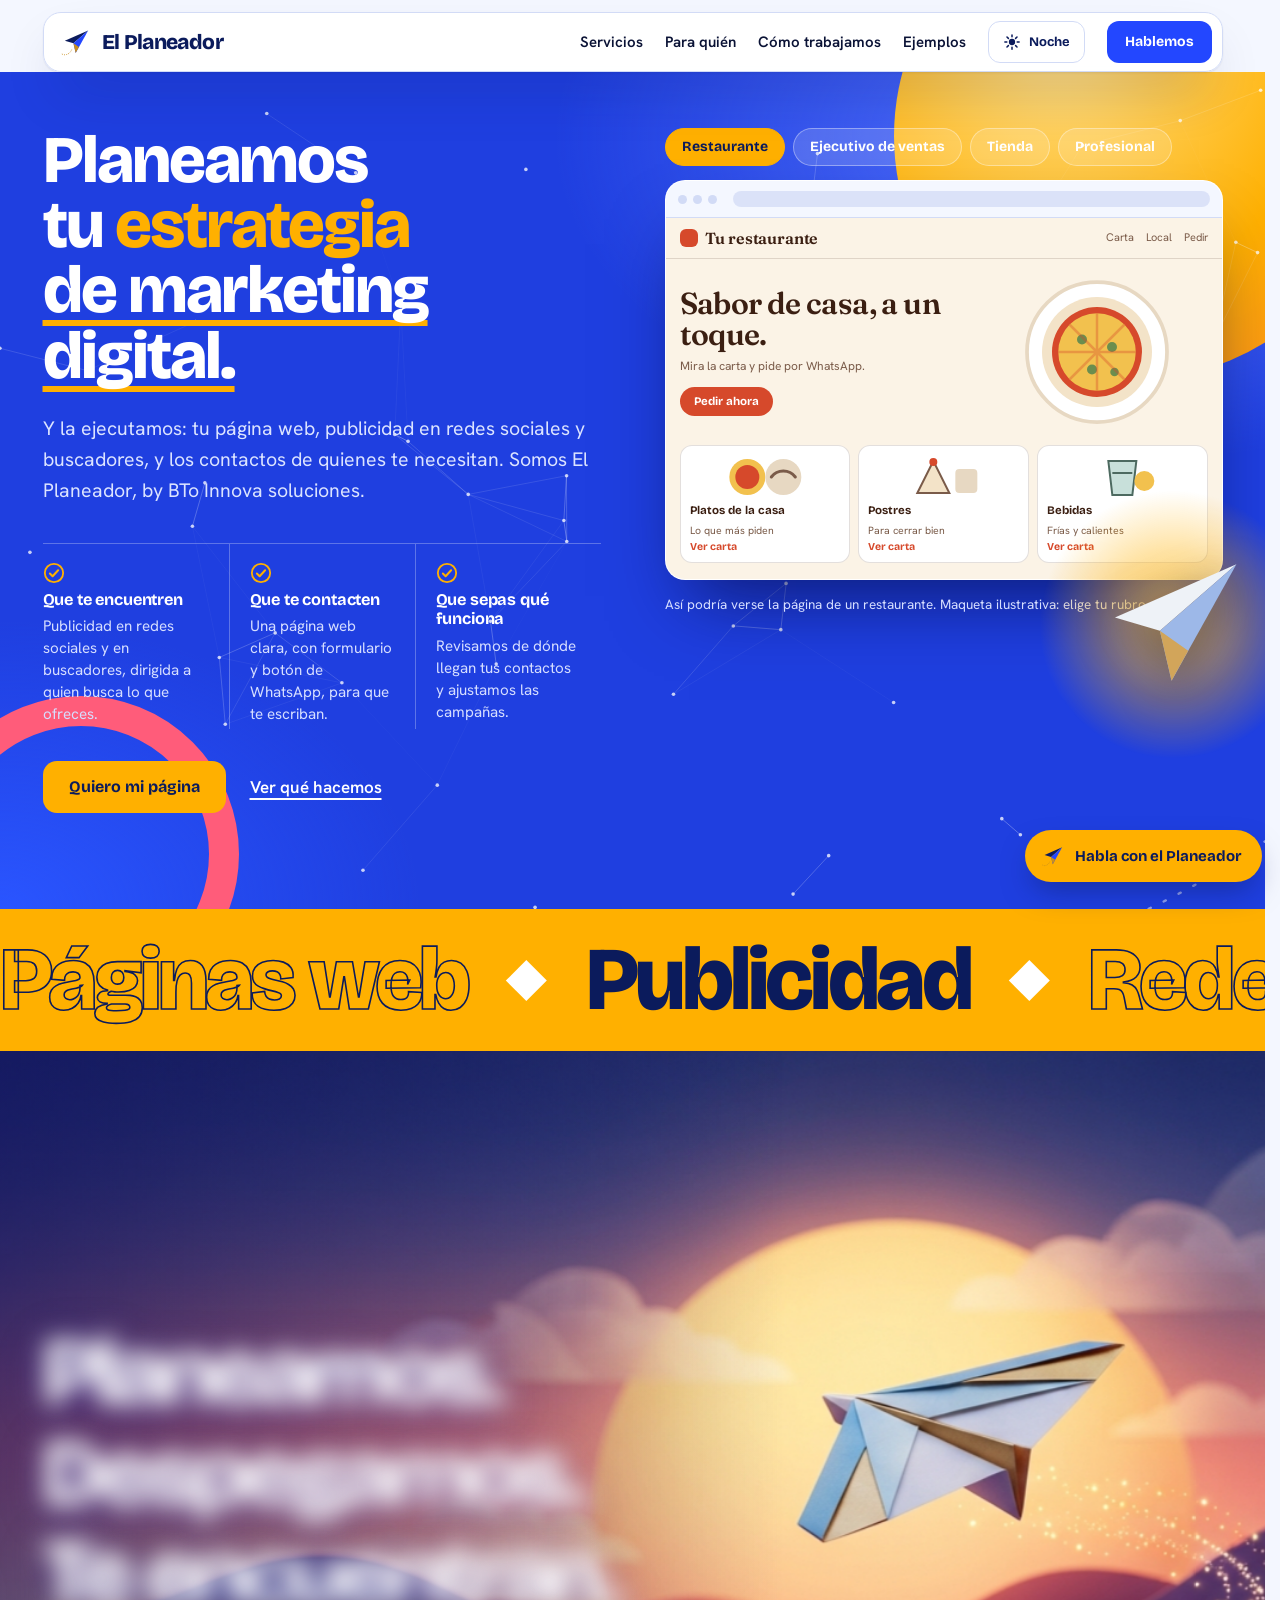
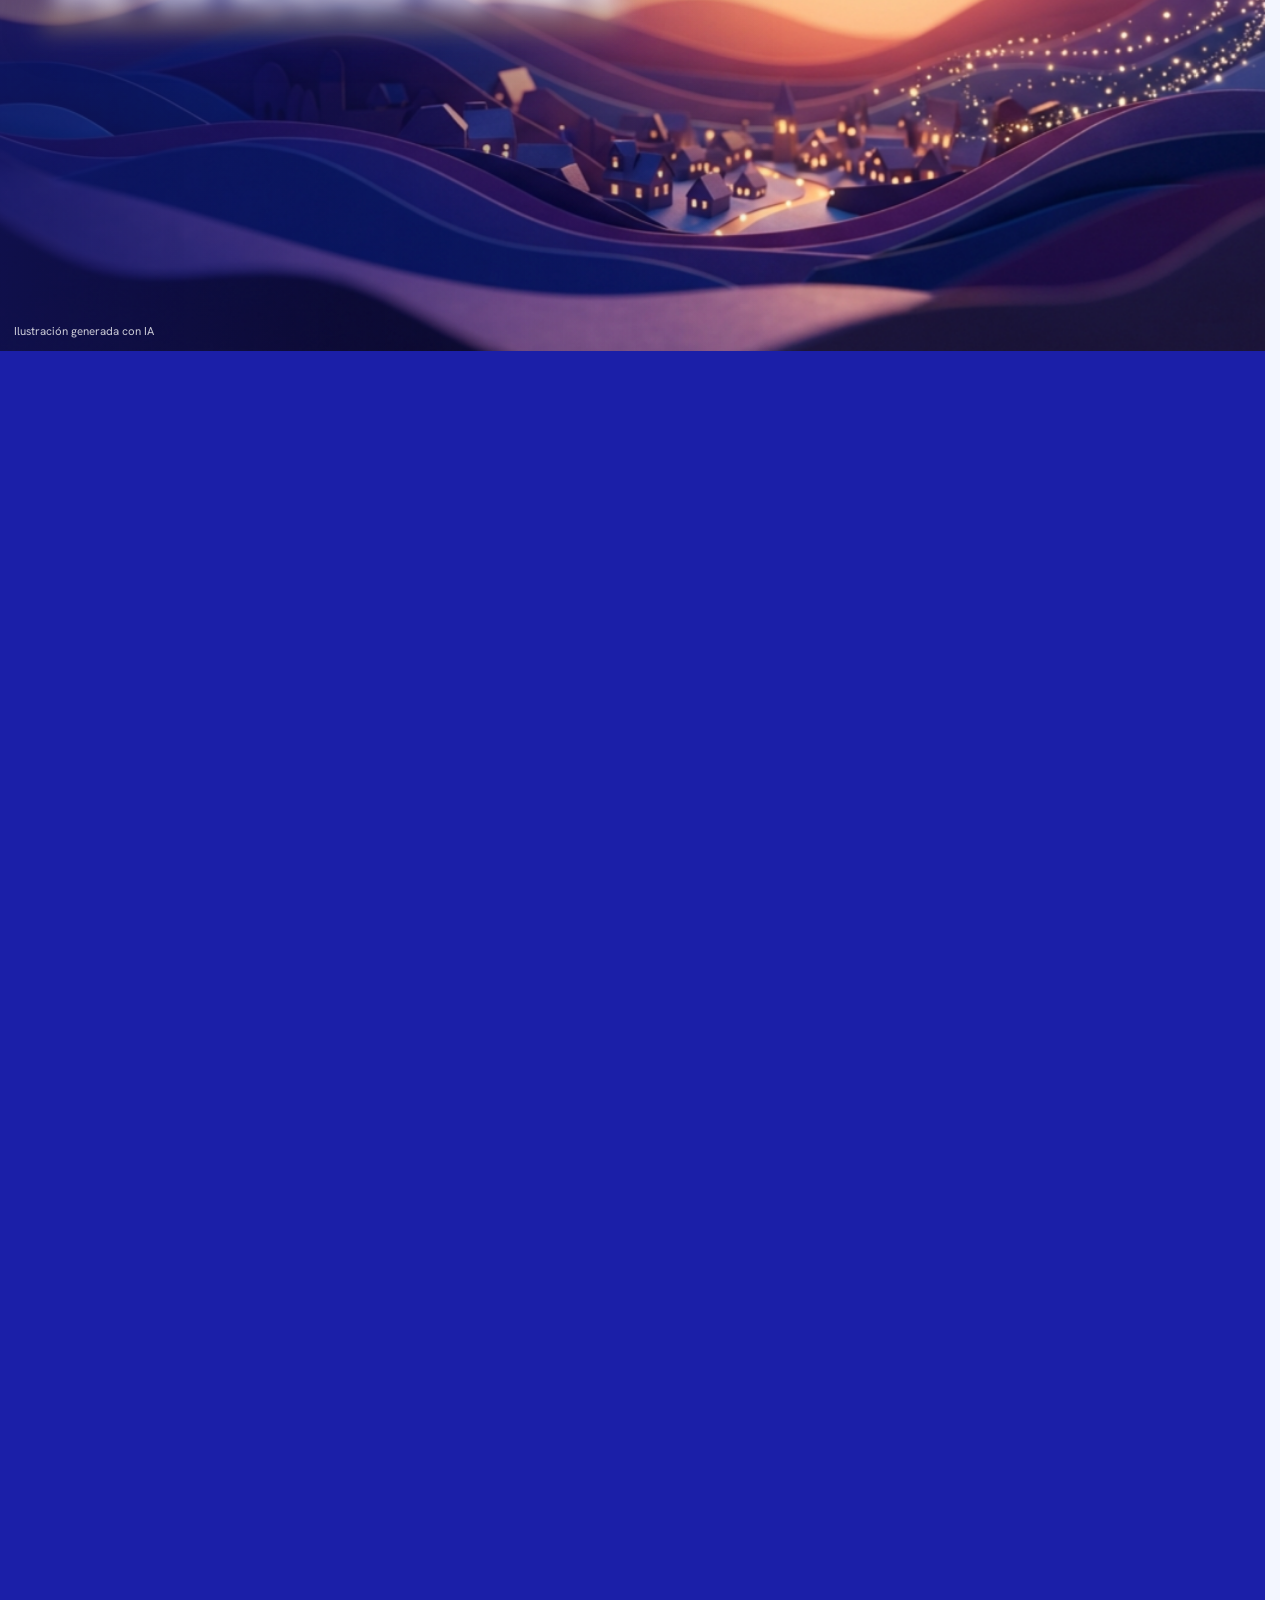
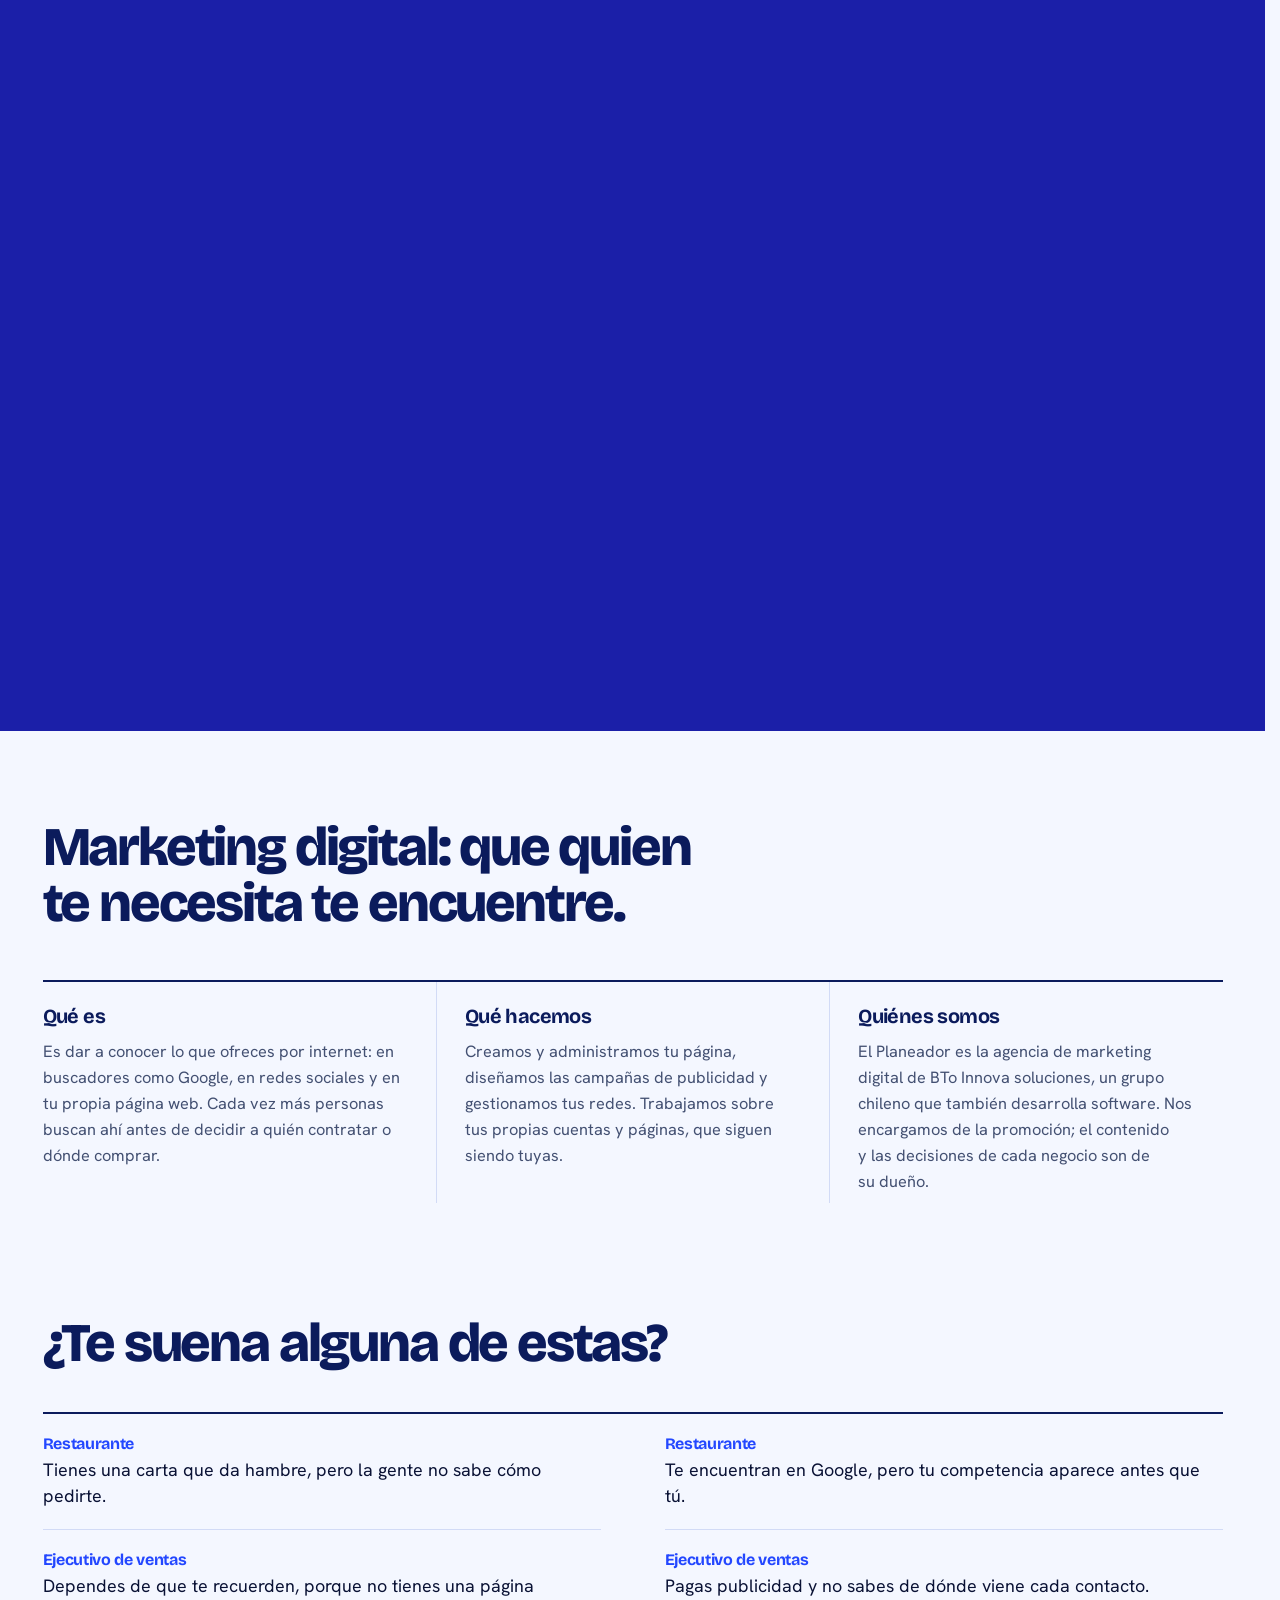
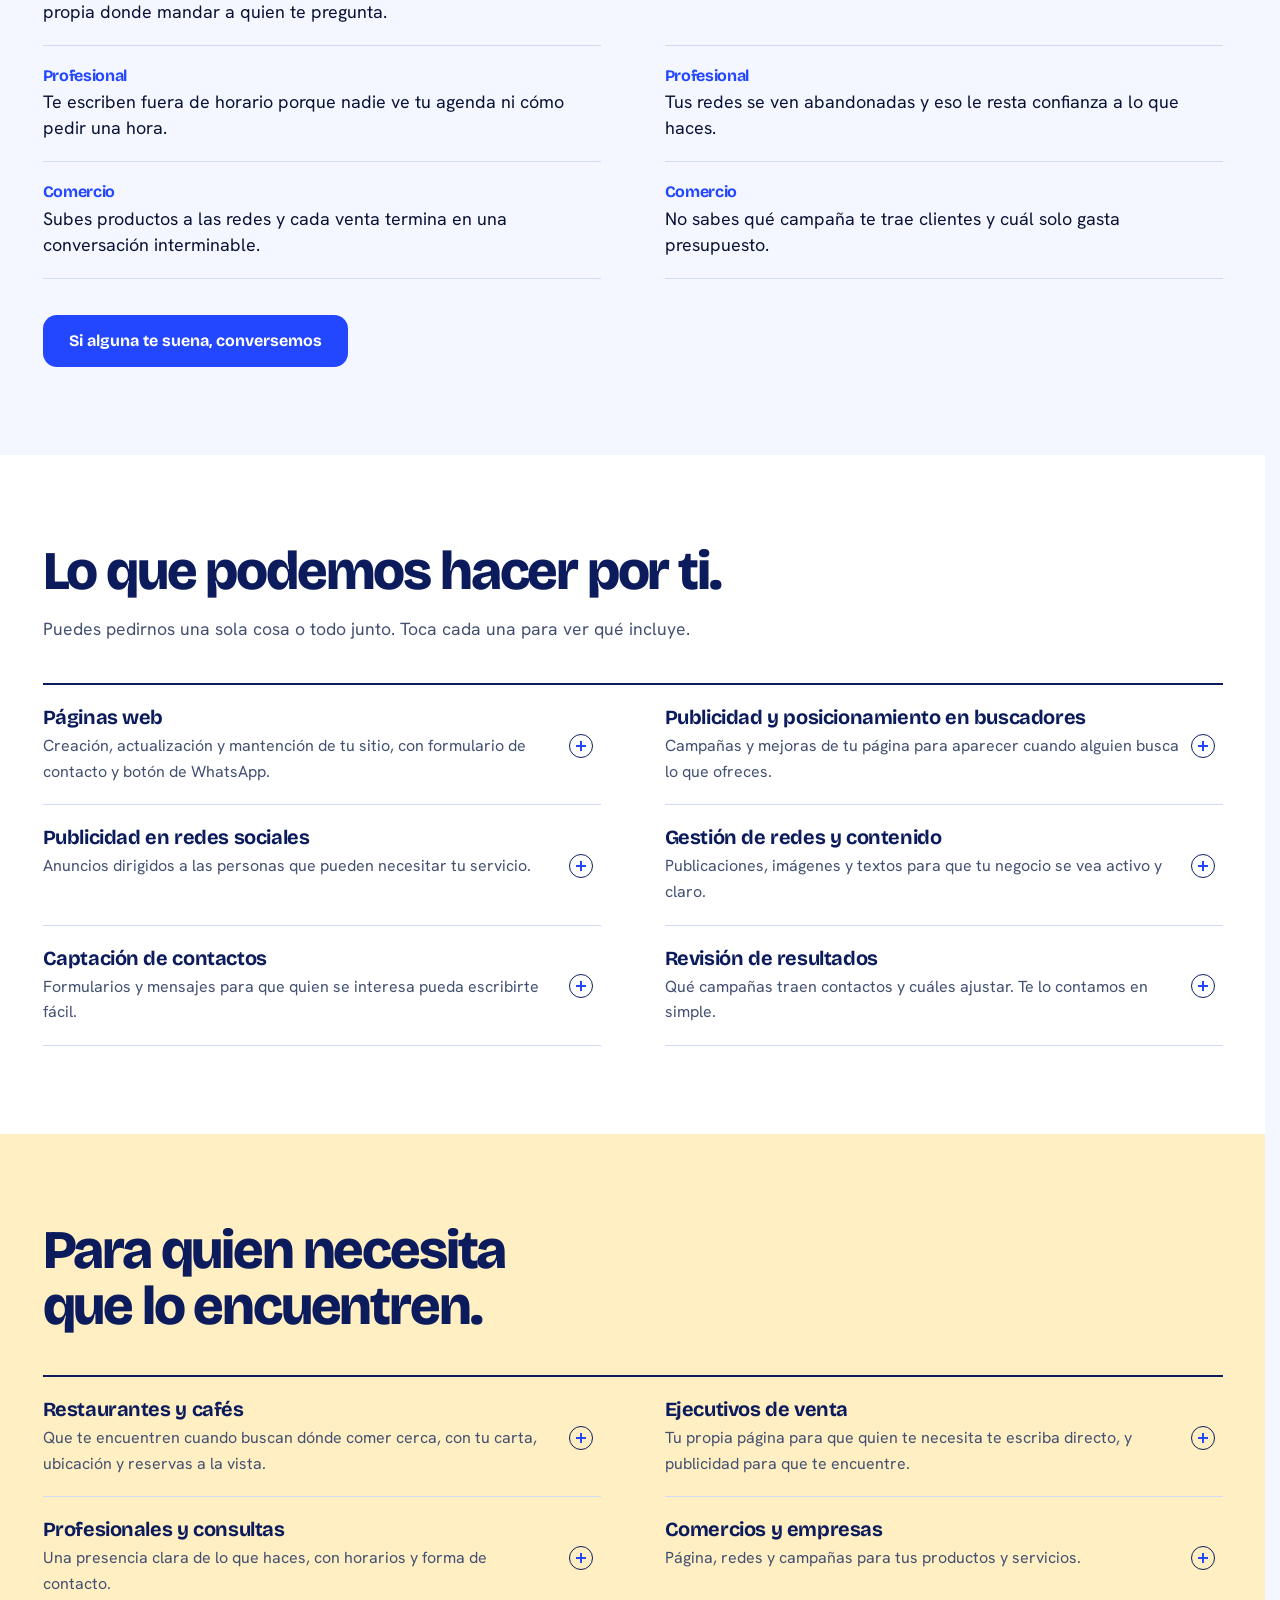
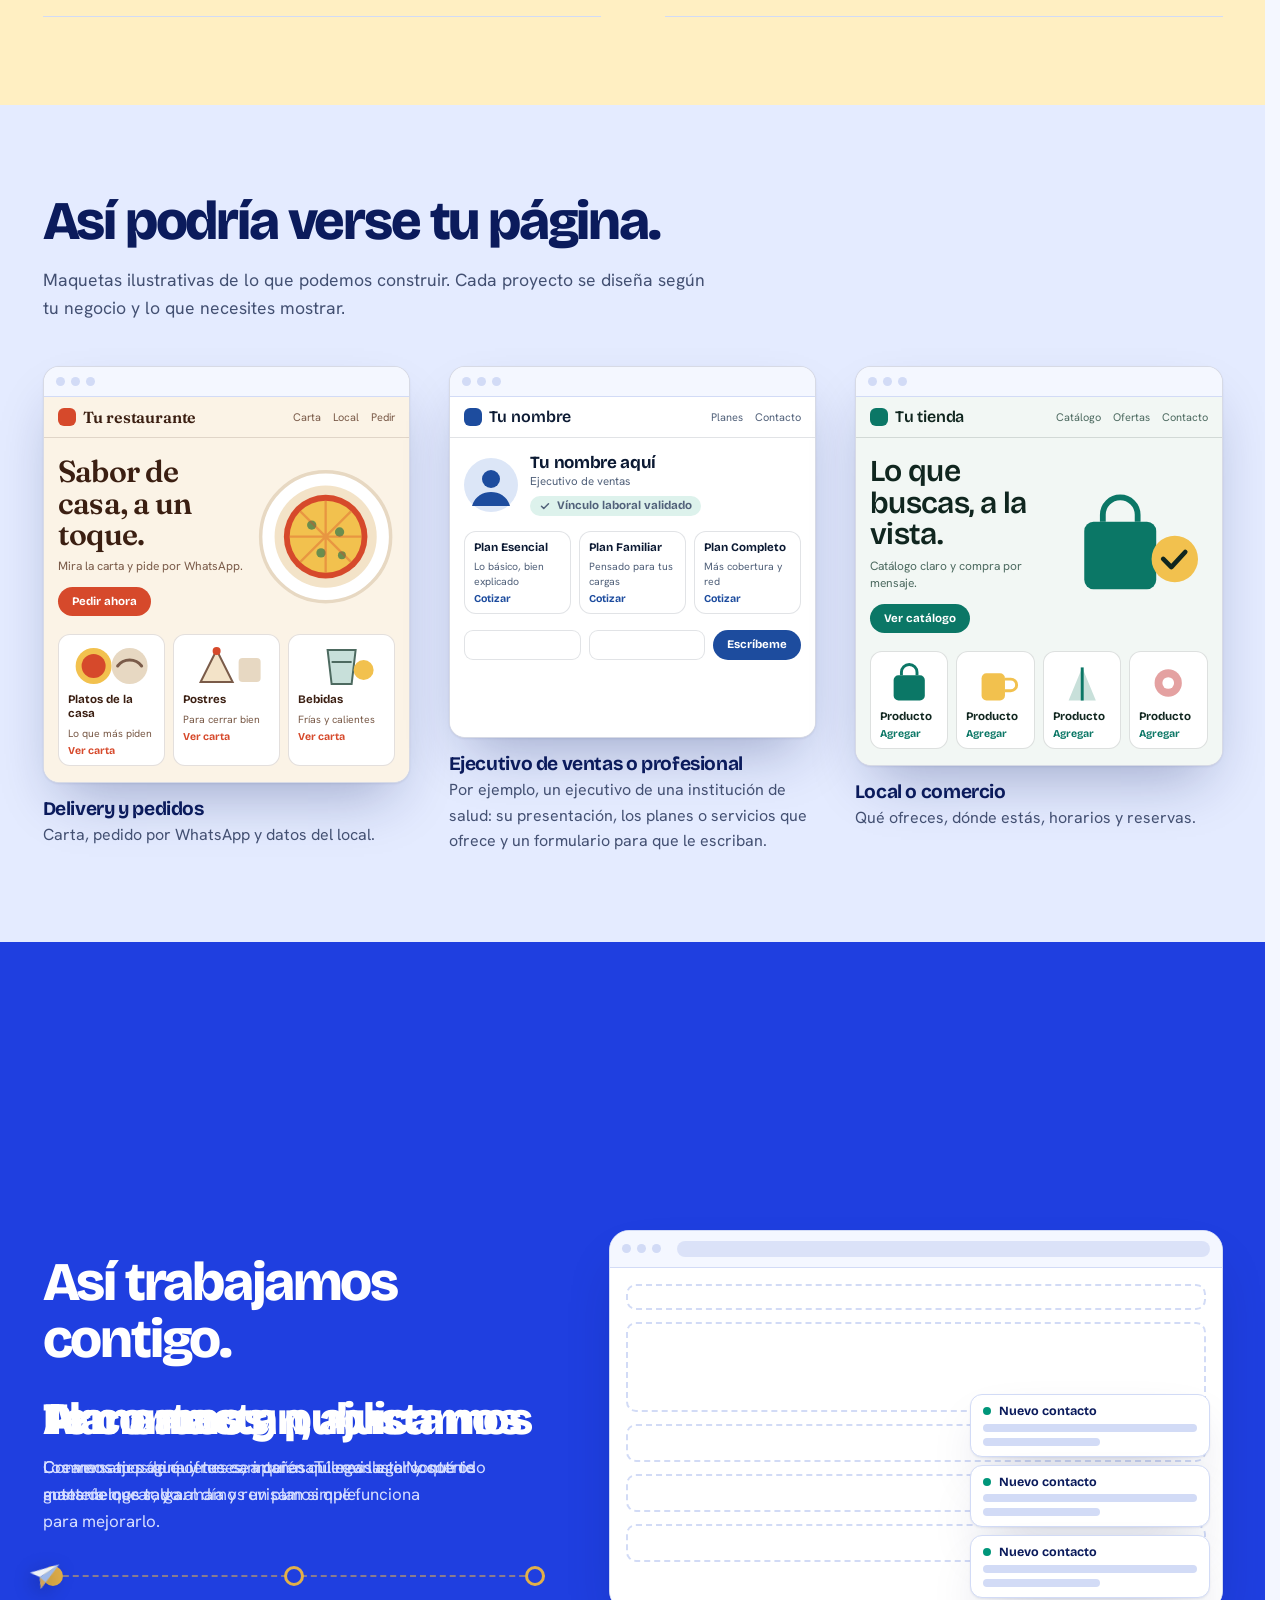
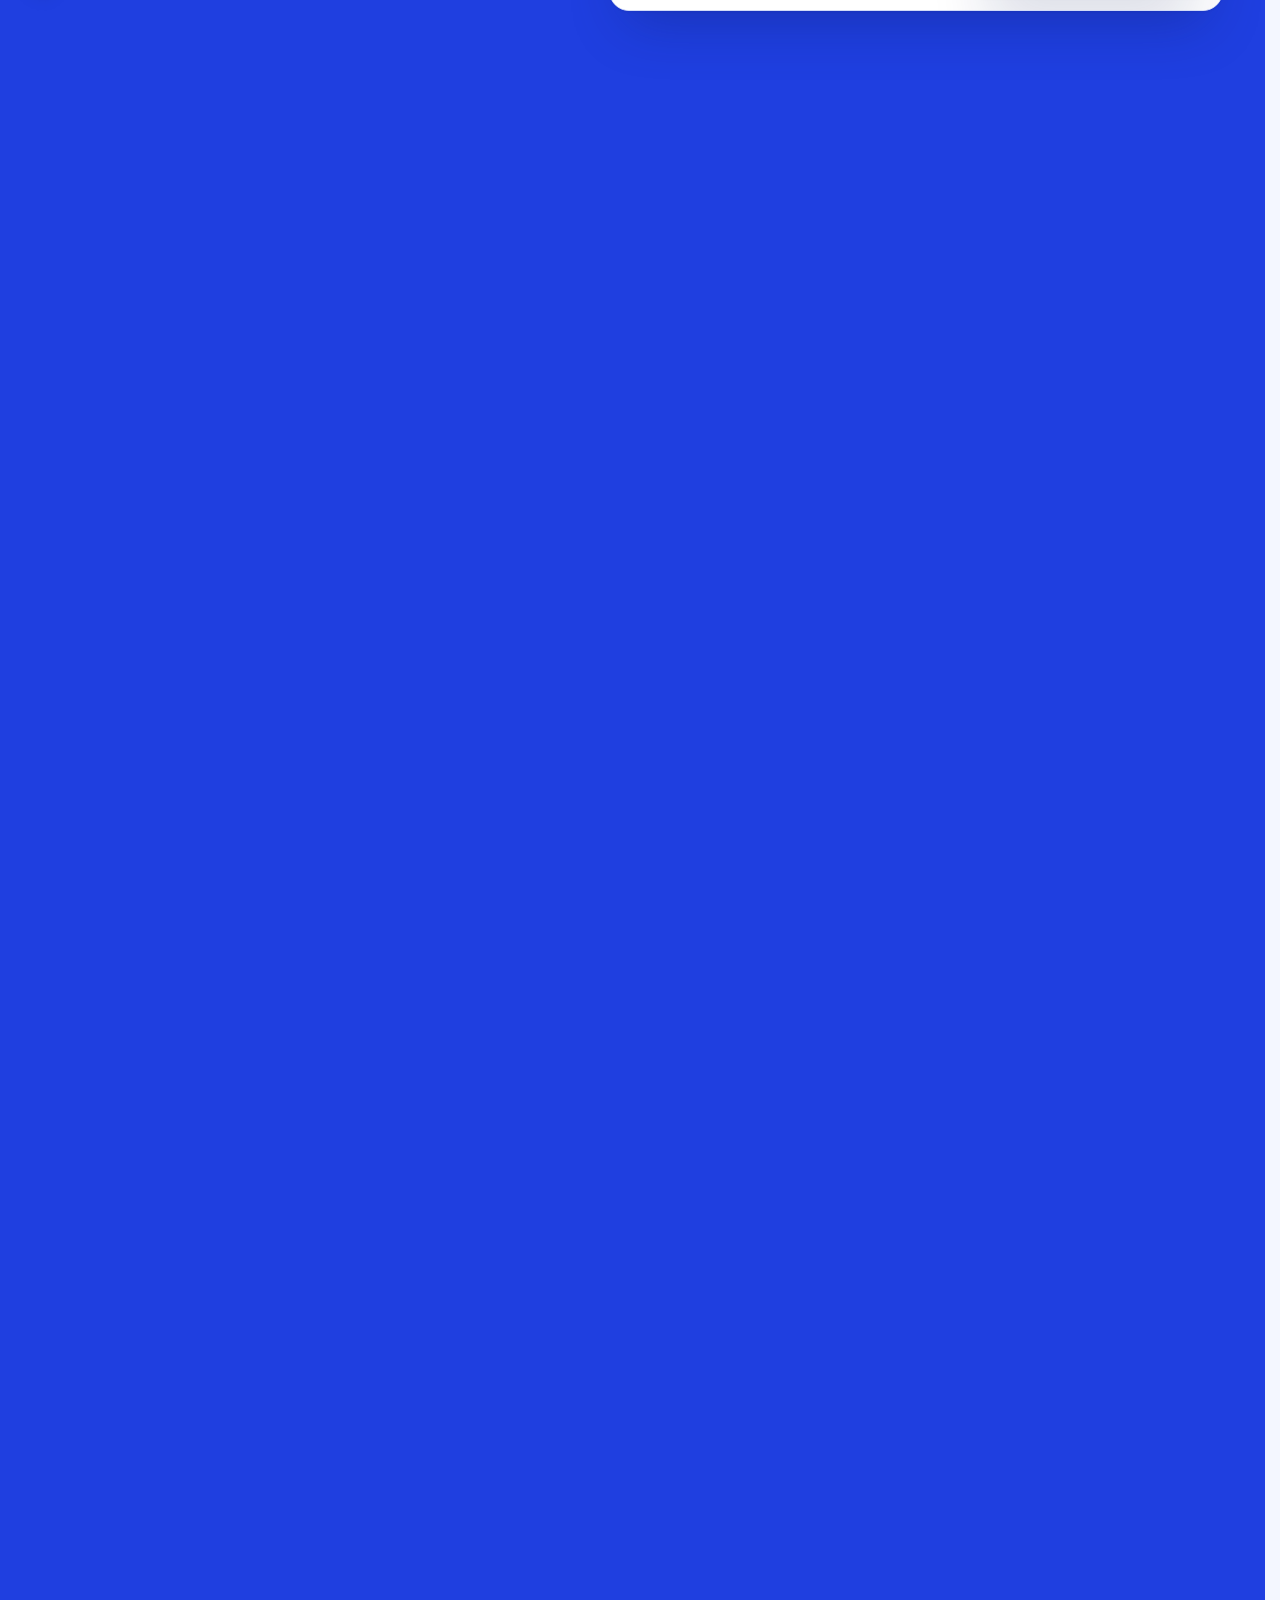
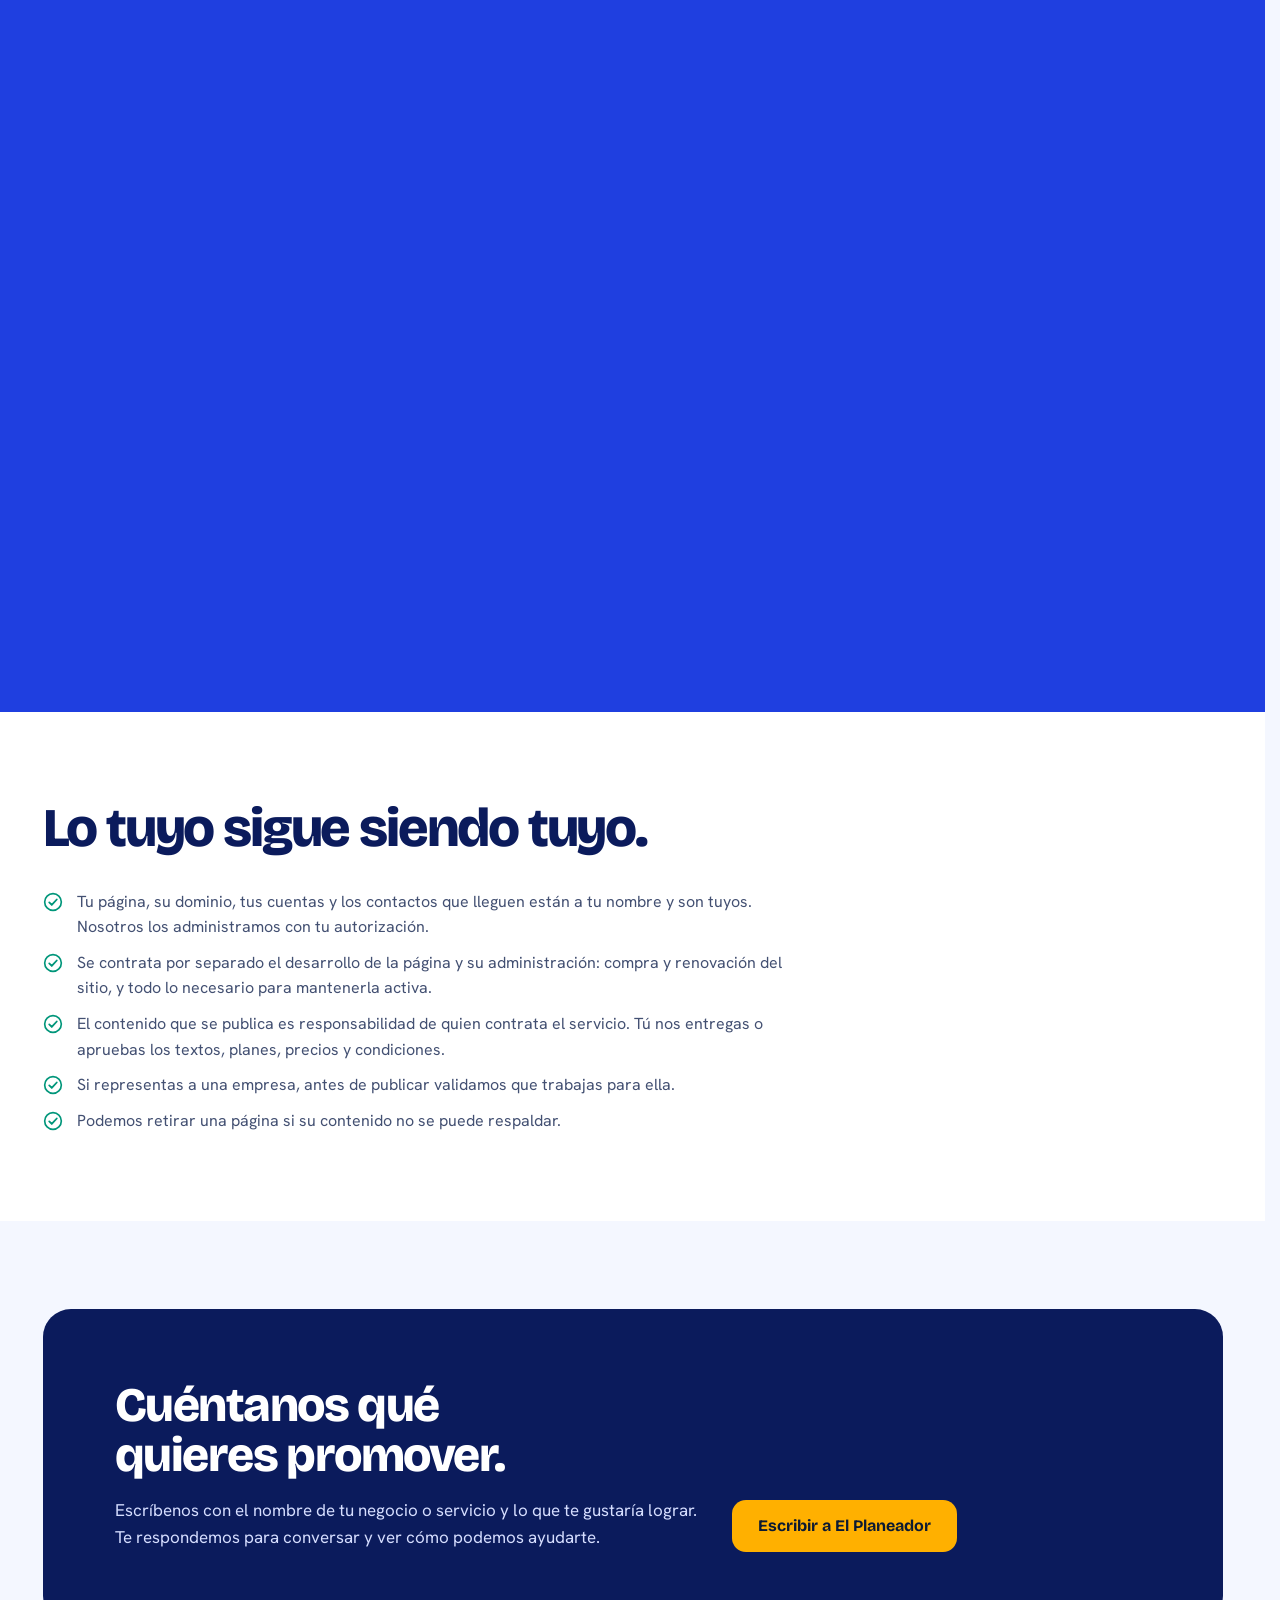
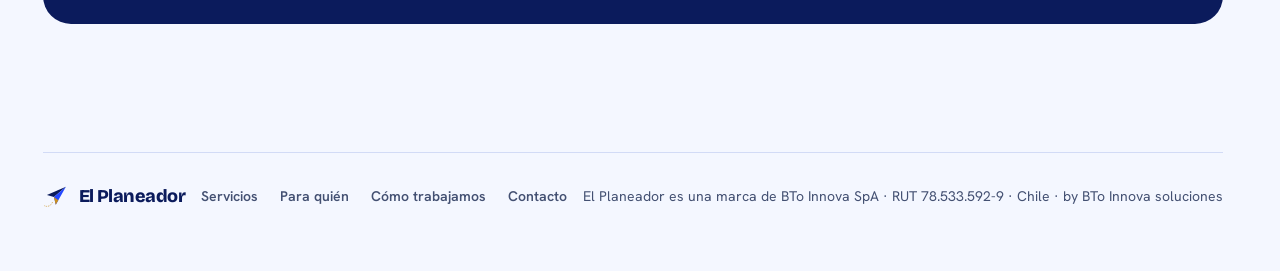
==== commit 39f60c61: "Prueba de compilacion: version con dia/noche, sin efectos Co-Authored-By: Claude Sonnet 5.5 <noreply" ====
--- a/index.html
+++ b/index.html
@@ -3,6 +3,7 @@
 <head>
 <meta name="robots" content="noindex, nofollow">
 <meta charset="utf-8">
+<script>(function(){try{var t=null,m=/[?&]tema=(noche|dia)/.exec(location.search);if(m){t=m[1];try{localStorage.setItem('planeador_tema',t)}catch(e){}}else{try{t=localStorage.getItem('planeador_tema')}catch(e){}}if(t==='noche'||t==='dia'){document.documentElement.setAttribute('data-tema',t)}}catch(e){}})();</script>
 <meta name="viewport" content="width=device-width, initial-scale=1">
 <title>El Planeador</title>
 <meta name="description" content="Agencia chilena de marketing digital: páginas web, publicidad en redes sociales y buscadores, y gestión de contenido para negocios, ejecutivos y empresas de todo rubro.">
@@ -571,6 +572,68 @@
     .v-credito { position: absolute; right: 14px; bottom: 10px; z-index: 2; font-size: 11.5px; color: rgba(255, 255, 255, .78); }
     @media (max-width: 760px) { .v-foto { object-position: 76% 50%; } .viaje-escena::after { background: linear-gradient(180deg, rgba(20, 22, 100, .6), rgba(20, 22, 100, 0) 70%); } }
     @media (prefers-reduced-motion: reduce) { .v-foto { transform: none; } }
+
+    /* ================= cinco recursos ================= */
+    .hero .acento { color: var(--oro); }
+    .constelacion { position: absolute; inset: 0; width: 100%; height: 100%; z-index: 0; pointer-events: none; display: block; }
+    .avion { display: none; }
+    .hero .vivo .hero-objeto { position: absolute; right: -34px; bottom: -92px; width: clamp(110px, 13vw, 210px); aspect-ratio: 1; z-index: 3; pointer-events: none; display: grid; place-items: center; }
+    .hero-objeto .halo { position: absolute; inset: -34%; border-radius: 50%; background: radial-gradient(circle, rgba(255, 196, 61, .85) 0%, rgba(255, 176, 0, .35) 38%, rgba(255, 176, 0, 0) 68%); }
+    .hero-objeto svg { position: relative; width: 100%; height: 100%; display: block; filter: drop-shadow(0 14px 22px rgba(5, 12, 70, .5)); }
+    @media (prefers-reduced-motion: no-preference) {
+        .hero-objeto { animation: planea 6.5s ease-in-out infinite; }
+        .hero-objeto .halo { animation: late 4.2s ease-in-out infinite; }
+        @keyframes planea { 0%, 100% { transform: translate(0, 0) rotate(-4deg); } 50% { transform: translate(-10px, -16px) rotate(3deg); } }
+        @keyframes late { 50% { transform: scale(1.12); opacity: .8; } }
+    }
+    @media (max-width: 760px) { .hero .vivo .hero-objeto { width: 96px; right: -6px; bottom: -34px; } }
+
+    .dolores strong { color: var(--azul); font-size: 1rem; }
+    .dolores span { color: var(--tinta); font-size: 1.12rem; line-height: 1.45; max-width: 30em; }
+    #dolores .boton { margin-top: 36px; }
+    #dolores { background: var(--suelo); }
+
+    .flota-btn { position: fixed; z-index: 30; right: 18px; bottom: 18px; display: inline-flex; align-items: center; gap: 10px; min-height: 52px; padding: 0 20px 0 16px; border: 0; border-radius: 999px; background: var(--oro); color: #0B1B5C; font: 700 15px/1 var(--display); cursor: pointer; box-shadow: 0 14px 30px -8px rgba(11, 27, 92, .5); transition: transform .3s var(--ease), background-color .2s; }
+    .flota-btn:hover { transform: translateY(-3px); background: #FFC83D; }
+    .flota-btn svg { width: 24px; height: 24px; display: block; }
+    @media (prefers-reduced-motion: no-preference) { .flota-btn::after { content: ""; position: absolute; inset: -5px; border-radius: 999px; border: 2px solid var(--oro); opacity: 0; animation: pulso 3.4s ease-out infinite; } @keyframes pulso { 0% { transform: scale(.94); opacity: .7; } 70%, 100% { transform: scale(1.18); opacity: 0; } } }
+    @media (max-width: 560px) { .flota-btn { right: 12px; bottom: 12px; font-size: 14px; padding: 0 16px 0 12px; } }
+    .v-credito { right: auto; left: 14px; }
+
+    /* ---- selector dia / noche ---- */
+    .tema-btn { display: inline-flex; align-items: center; gap: 8px; min-height: 42px; padding: 0 14px; font: 700 13px/1 var(--display); color: var(--marino); background: transparent; border: 1px solid var(--linea); border-radius: 12px; cursor: pointer; transition: background-color .2s, border-color .2s; }
+    .tema-btn:hover { border-color: var(--azul); }
+    .tema-btn svg { width: 18px; height: 18px; display: block; }
+    .tema-btn .i-luna { display: none; }
+    html[data-tema="noche"] .tema-btn .i-sol { display: none; }
+    html[data-tema="noche"] .tema-btn .i-luna { display: block; }
+    @media (max-width: 720px) { .tema-btn .tema-txt { display: none; } .tema-btn { padding: 0 11px; } }
+
+    /* ================= MODO NOCHE ================= */
+    html[data-tema="noche"] { color-scheme: dark; --suelo: #070B1E; --superficie: #0F1633; --linea: #25306A; --tinta: #EEF2FF; --suave: #A9B6DC; --marino: #EEF2FF; --azul: #4A67FF; --oro-suave: #2A2310; --valido: #3FD8B0; --valido-suave: #0E2D2B; --hondo: #0A1030; --logo-a: #EEF2FF; --logo-b: #8FA4FF; --sombra: 0 1px 2px rgba(0, 0, 0, .5), 0 28px 56px -18px rgba(0, 0, 0, .75); }
+    html[data-tema="noche"] .hero { background: radial-gradient(900px 520px at 88% 6%, rgba(74, 103, 255, .5) 0%, rgba(74, 103, 255, 0) 62%), radial-gradient(700px 480px at 0% 100%, rgba(255, 92, 122, .22) 0%, rgba(255, 92, 122, 0) 60%), #070B1E; }
+    html[data-tema="noche"] .hero::before { box-shadow: 0 0 140px 30px rgba(255, 176, 0, .32); }
+    html[data-tema="noche"] .hero::after { border-color: rgba(255, 92, 122, .85); }
+    html[data-tema="noche"] .barra .caja { background: rgba(15, 22, 51, .88); }
+    html[data-tema="noche"] .boton-primario { background: var(--azul); color: #fff; }
+    html[data-tema="noche"] .boton-primario:hover { background: #6F86FF; color: #fff; }
+    html[data-tema="noche"] .hero .boton-primario { background: var(--oro); color: #0B1B5C; }
+    html[data-tema="noche"] .cinta { background: var(--superficie); border-block: 1px solid var(--linea); }
+    html[data-tema="noche"] .cinta-pista span { -webkit-text-stroke: 1.6px var(--oro); }
+    html[data-tema="noche"] .cinta-pista span:nth-child(even) { color: var(--oro); -webkit-text-stroke: 0; }
+    html[data-tema="noche"] .cinta-pista span::after { background: var(--azul); }
+    html[data-tema="noche"] #servicios, html[data-tema="noche"] #condiciones, html[data-tema="noche"] #dolores, html[data-tema="noche"] .quienes, html[data-tema="noche"] .pie { background: var(--suelo); }
+    html[data-tema="noche"] #rubros, html[data-tema="noche"] #ejemplos { background: #0B1230; }
+    html[data-tema="noche"] .ejec { background: #111C4F; }
+    html[data-tema="noche"] .historia.hondo, html[data-tema="noche"] .hondo { background: #0A1030; }
+    html[data-tema="noche"] .lista-ed > .item::after { border-color: var(--linea); }
+    html[data-tema="noche"] .lista-ed > .item:hover::after { background-color: var(--oro); }
+    html[data-tema="noche"] .mq-marco { border-color: var(--linea); }
+    html[data-tema="noche"] .hoja-cerrar { color: var(--tinta); }
+    html[data-tema="noche"] .velo { background: rgba(3, 6, 20, .66); }
+    html[data-tema="noche"] .dolores strong { color: #8FA4FF; }
+    html[data-tema="noche"] .flota-btn { box-shadow: 0 14px 34px -8px rgba(255, 176, 0, .35); }
+
 </style>
 </head>
 <body>
@@ -599,6 +662,7 @@
             <a href="#rubros">Para quién</a>
             <a href="#como">Cómo trabajamos</a>
             <a href="#ejemplos">Ejemplos</a>
+            <button type="button" class="tema-btn" id="tema" aria-pressed="false" aria-label="Cambiar entre modo día y modo noche"><svg class="i-sol" viewBox="0 0 24 24" aria-hidden="true"><circle cx="12" cy="12" r="4.2" fill="currentColor"/><path d="M12 2.5v2.6M12 18.9v2.6M2.5 12h2.6M18.9 12h2.6M5.3 5.3l1.9 1.9M16.8 16.8l1.9 1.9M18.7 5.3l-1.9 1.9M7.2 16.8l-1.9 1.9" stroke="currentColor" stroke-width="2" stroke-linecap="round"/></svg><svg class="i-luna" viewBox="0 0 24 24" aria-hidden="true"><path d="M20 14.6A8.4 8.4 0 0 1 9.4 4 8.4 8.4 0 1 0 20 14.6z" fill="currentColor"/></svg><span class="tema-txt">Noche</span></button>
             <button type="button" class="menu-btn" data-hoja="menu" aria-haspopup="dialog"><svg viewBox="0 0 24 24" aria-hidden="true"><path d="M4 7h16M4 12h16M4 17h10" fill="none" stroke="currentColor" stroke-width="2.2" stroke-linecap="round"/></svg>Menú</button>
             <a class="boton boton-primario" href="#contacto" data-hoja="contacto">Hablemos</a>
         </nav>
@@ -607,13 +671,14 @@
 
 <main>
     <section class="hero">
+        <canvas class="constelacion" aria-hidden="true"></canvas>
         <svg class="ruta" viewBox="0 0 1440 700" preserveAspectRatio="xMinYMin slice" aria-hidden="true">
             <path d="M 760 760 C 1040 720, 1240 520, 1310 320 S 1400 90, 1470 20"/>
         </svg>
         <svg class="avion" viewBox="0 0 200 200" aria-hidden="true"><use href="#planeador-claro"/></svg>
         <div class="caja">
             <div>
-                <h1>Planeamos tu estrategia <span class="subraya">de marketing digital.</span></h1>
+                <h1>Planeamos tu <span class="acento">estrategia</span> <span class="subraya">de marketing digital.</span></h1>
                 <p class="bajada">Y la ejecutamos: tu página web, publicidad en redes sociales y buscadores, y los contactos de quienes te necesitan. Somos El Planeador, by BTo Innova soluciones.</p>
                 <ul class="controles" aria-label="Qué busca el marketing digital">
                     <li><svg aria-hidden="true"><use href="#ok"/></svg><strong>Que te encuentren</strong><span>Publicidad en redes sociales y en buscadores, dirigida a quien busca lo que ofreces.</span></li>
@@ -626,6 +691,7 @@
                 </div>
             </div>
             <div class="vivo" id="vivo">
+                <div class="hero-objeto" aria-hidden="true"><span class="halo"></span><svg viewBox="0 0 200 200"><use href="#planeador-claro"/></svg></div>
                 <div class="vivo-rubros" role="group" aria-label="Elige tu rubro para ver cómo se vería tu página">
                     <button type="button" class="vchip" data-r="restaurante" aria-pressed="true">Restaurante</button>
                     <button type="button" class="vchip" data-r="ejecutivo" aria-pressed="false">Ejecutivo de ventas</button>
@@ -701,6 +767,23 @@
                     <p>El Planeador es la agencia de marketing digital de BTo Innova soluciones, un grupo chileno que también desarrolla software. Nos encargamos de la promoción; el contenido y las decisiones de cada negocio son de su dueño.</p>
                 </div>
             </div>
+        </div>
+    </section>
+
+    <section class="seccion" id="dolores">
+        <div class="caja">
+            <h2 class="titulo-sec">¿Te suena alguna de estas?</h2>
+            <div class="lista-ed dolores">
+                <div><strong>Restaurante</strong><span>Tienes una carta que da hambre, pero la gente no sabe cómo pedirte.</span></div>
+                <div><strong>Restaurante</strong><span>Te encuentran en Google, pero tu competencia aparece antes que tú.</span></div>
+                <div><strong>Ejecutivo de ventas</strong><span>Dependes de que te recuerden, porque no tienes una página propia donde mandar a quien te pregunta.</span></div>
+                <div><strong>Ejecutivo de ventas</strong><span>Pagas publicidad y no sabes de dónde viene cada contacto.</span></div>
+                <div><strong>Profesional</strong><span>Te escriben fuera de horario porque nadie ve tu agenda ni cómo pedir una hora.</span></div>
+                <div><strong>Profesional</strong><span>Tus redes se ven abandonadas y eso le resta confianza a lo que haces.</span></div>
+                <div><strong>Comercio</strong><span>Subes productos a las redes y cada venta termina en una conversación interminable.</span></div>
+                <div><strong>Comercio</strong><span>No sabes qué campaña te trae clientes y cuál solo gasta presupuesto.</span></div>
+            </div>
+            <a class="boton boton-primario" id="dolores-cta" href="#contacto" data-hoja="contacto">Si alguna te suena, conversemos</a>
         </div>
     </section>
 
@@ -855,6 +938,8 @@
         <span>El Planeador es una marca de BTo Innova SpA · RUT 78.533.592-9 · Chile · by BTo Innova soluciones</span>
     </div>
 </footer>
+
+<button type="button" class="flota-btn" data-hoja="contacto" aria-haspopup="dialog"><svg viewBox="0 0 200 200" aria-hidden="true"><use href="#planeador"/></svg>Habla con el Planeador</button>
 
 <div class="velo" id="velo" aria-hidden="true"></div>
 <aside class="hoja" id="hoja" role="dialog" aria-modal="true" aria-labelledby="hoja-tit" aria-hidden="true" tabindex="-1">
@@ -1174,6 +1259,76 @@
             window.addEventListener('resize', medir);
         }
     }
+    /* ---------- modo dia / noche ---------- */
+    var temaBtn = document.getElementById('tema');
+    function guardarLocal(k, v) { try { localStorage.setItem(k, v); } catch (e) { /* sin almacenamiento */ } }
+    function aplicarTema(t) {
+        raiz.setAttribute('data-tema', t);
+        if (temaBtn) {
+            temaBtn.setAttribute('aria-pressed', t === 'noche' ? 'true' : 'false');
+            var tx = temaBtn.querySelector('.tema-txt');
+            if (tx) tx.textContent = t === 'noche' ? 'Día' : 'Noche';
+        }
+    }
+    aplicarTema(raiz.getAttribute('data-tema') === 'noche' ? 'noche' : 'dia');
+    if (temaBtn) {
+        temaBtn.addEventListener('click', function () {
+            var nuevo = raiz.getAttribute('data-tema') === 'noche' ? 'dia' : 'noche';
+            aplicarTema(nuevo);
+            guardarLocal('planeador_tema', nuevo);
+        });
+    }
+
+    /* ---------- constelacion de la portada ---------- */
+    var cv = document.querySelector('.constelacion');
+    if (cv && cv.getContext) {
+        var cx = cv.getContext('2d'), pts = [], W = 0, H = 0, visible = true, raton = null;
+        var tamanio = function () {
+            var r = cv.parentNode.getBoundingClientRect(), d = Math.min(2, window.devicePixelRatio || 1);
+            W = r.width; H = r.height;
+            cv.width = Math.round(W * d); cv.height = Math.round(H * d);
+            cx.setTransform(d, 0, 0, d, 0, 0);
+            var n = Math.max(18, Math.min(64, Math.round(W * H / 21000)));
+            pts = [];
+            for (var i = 0; i < n; i++) pts.push({ x: Math.random() * W, y: Math.random() * H, vx: (Math.random() - 0.5) * 0.28, vy: (Math.random() - 0.5) * 0.28 });
+        };
+        var pintarC = function (mover) {
+            cx.clearRect(0, 0, W, H);
+            var noche = raiz.getAttribute('data-tema') === 'noche';
+            var col = noche ? '255,176,0' : '255,255,255';
+            var i, j, p, q, dx, dy, dd;
+            for (i = 0; i < pts.length; i++) {
+                p = pts[i];
+                if (mover) {
+                    p.x += p.vx; p.y += p.vy;
+                    if (p.x < 0 || p.x > W) p.vx *= -1;
+                    if (p.y < 0 || p.y > H) p.vy *= -1;
+                }
+                cx.fillStyle = 'rgba(' + col + ',.75)';
+                cx.beginPath(); cx.arc(p.x, p.y, 1.8, 0, 6.2832); cx.fill();
+                for (j = i + 1; j < pts.length; j++) {
+                    q = pts[j]; dx = p.x - q.x; dy = p.y - q.y; dd = Math.sqrt(dx * dx + dy * dy);
+                    if (dd < 150) { cx.strokeStyle = 'rgba(' + col + ',' + ((1 - dd / 150) * 0.34).toFixed(3) + ')'; cx.lineWidth = 1; cx.beginPath(); cx.moveTo(p.x, p.y); cx.lineTo(q.x, q.y); cx.stroke(); }
+                }
+                if (raton) {
+                    dx = p.x - raton.x; dy = p.y - raton.y; dd = Math.sqrt(dx * dx + dy * dy);
+                    if (dd < 170) { cx.strokeStyle = 'rgba(' + col + ',' + ((1 - dd / 170) * 0.55).toFixed(3) + ')'; cx.beginPath(); cx.moveTo(p.x, p.y); cx.lineTo(raton.x, raton.y); cx.stroke(); }
+                }
+            }
+        };
+        tamanio();
+        if (reducir) {
+            pintarC(false);
+            window.addEventListener('resize', function () { tamanio(); pintarC(false); });
+        } else {
+            var bucle = function () { if (visible) pintarC(true); window.requestAnimationFrame(bucle); };
+            window.requestAnimationFrame(bucle);
+            window.addEventListener('resize', tamanio);
+            if (window.IntersectionObserver) new IntersectionObserver(function (e) { visible = e[0].isIntersecting; }).observe(cv.parentNode);
+            cv.parentNode.addEventListener('pointermove', function (ev) { var r = cv.getBoundingClientRect(); raton = { x: ev.clientX - r.left, y: ev.clientY - r.top }; });
+            cv.parentNode.addEventListener('pointerleave', function () { raton = null; });
+        }
+    }
 })();
 </script>
 </body>
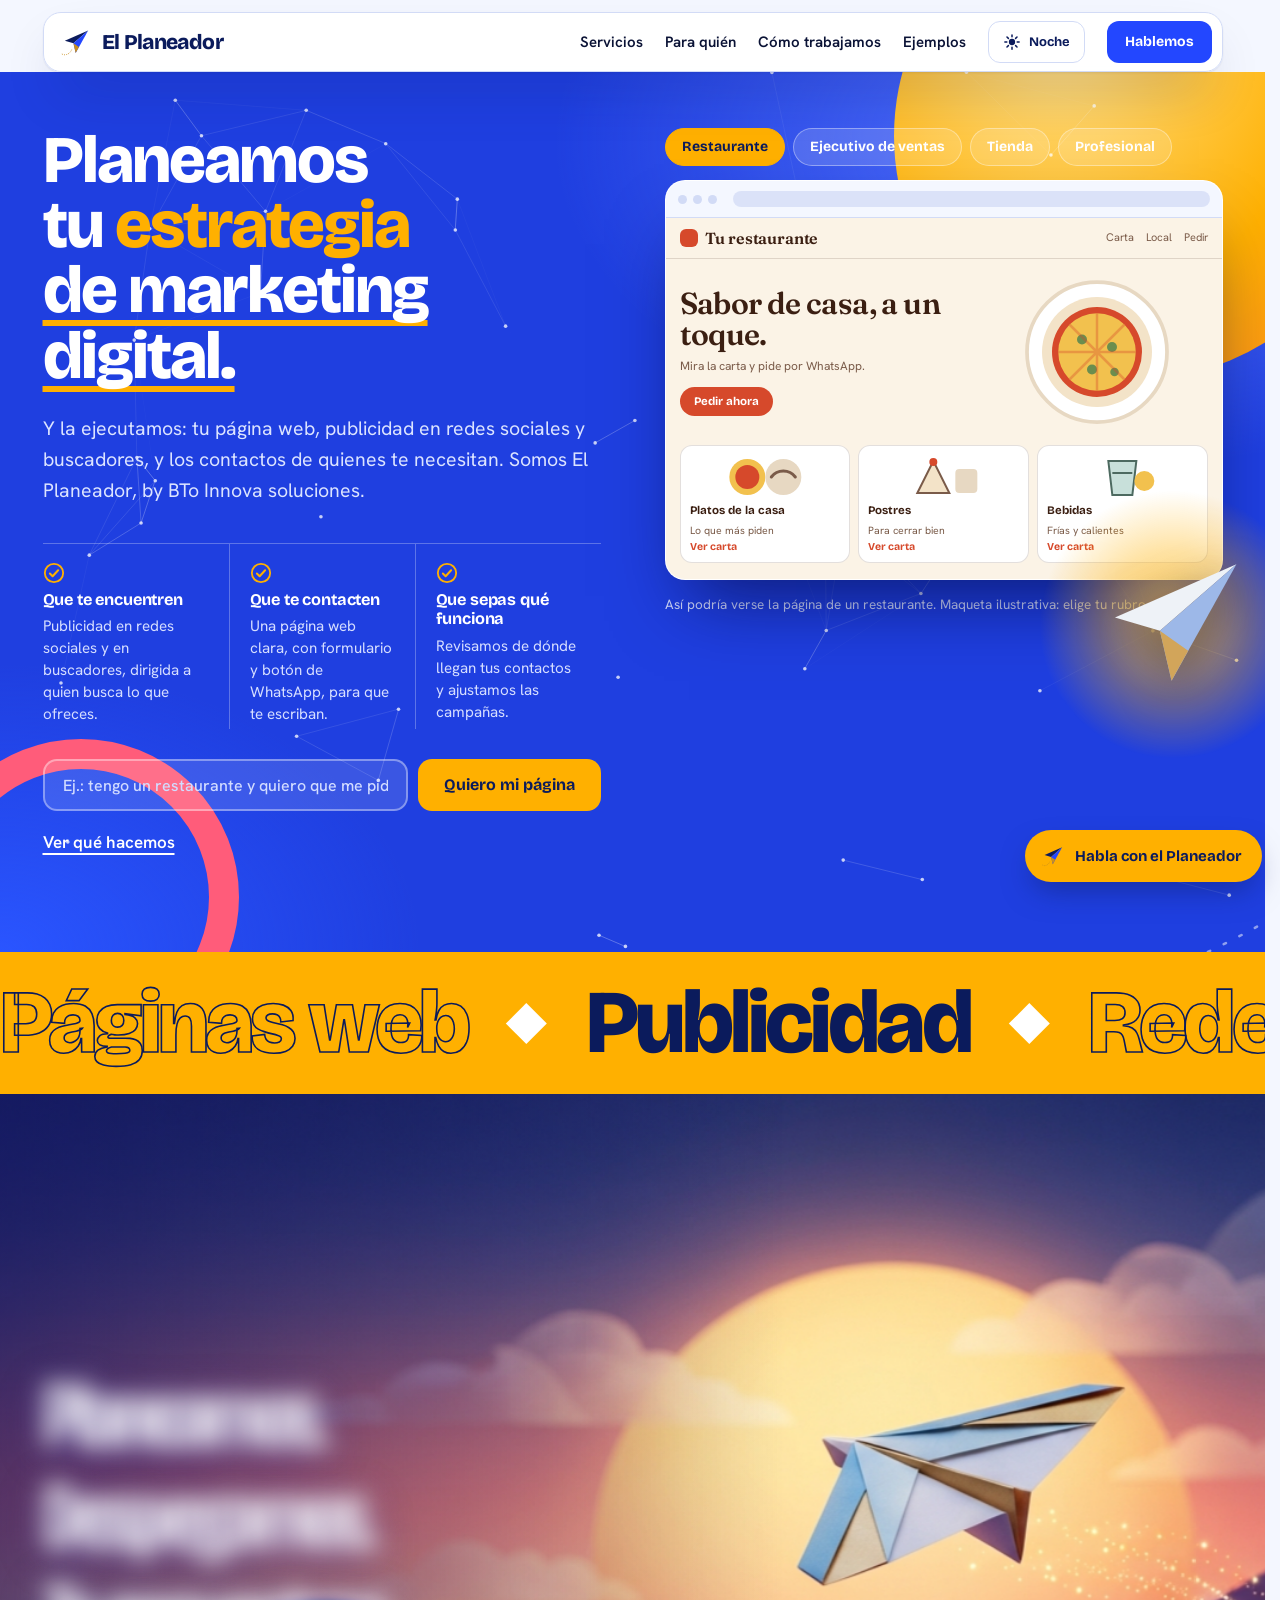
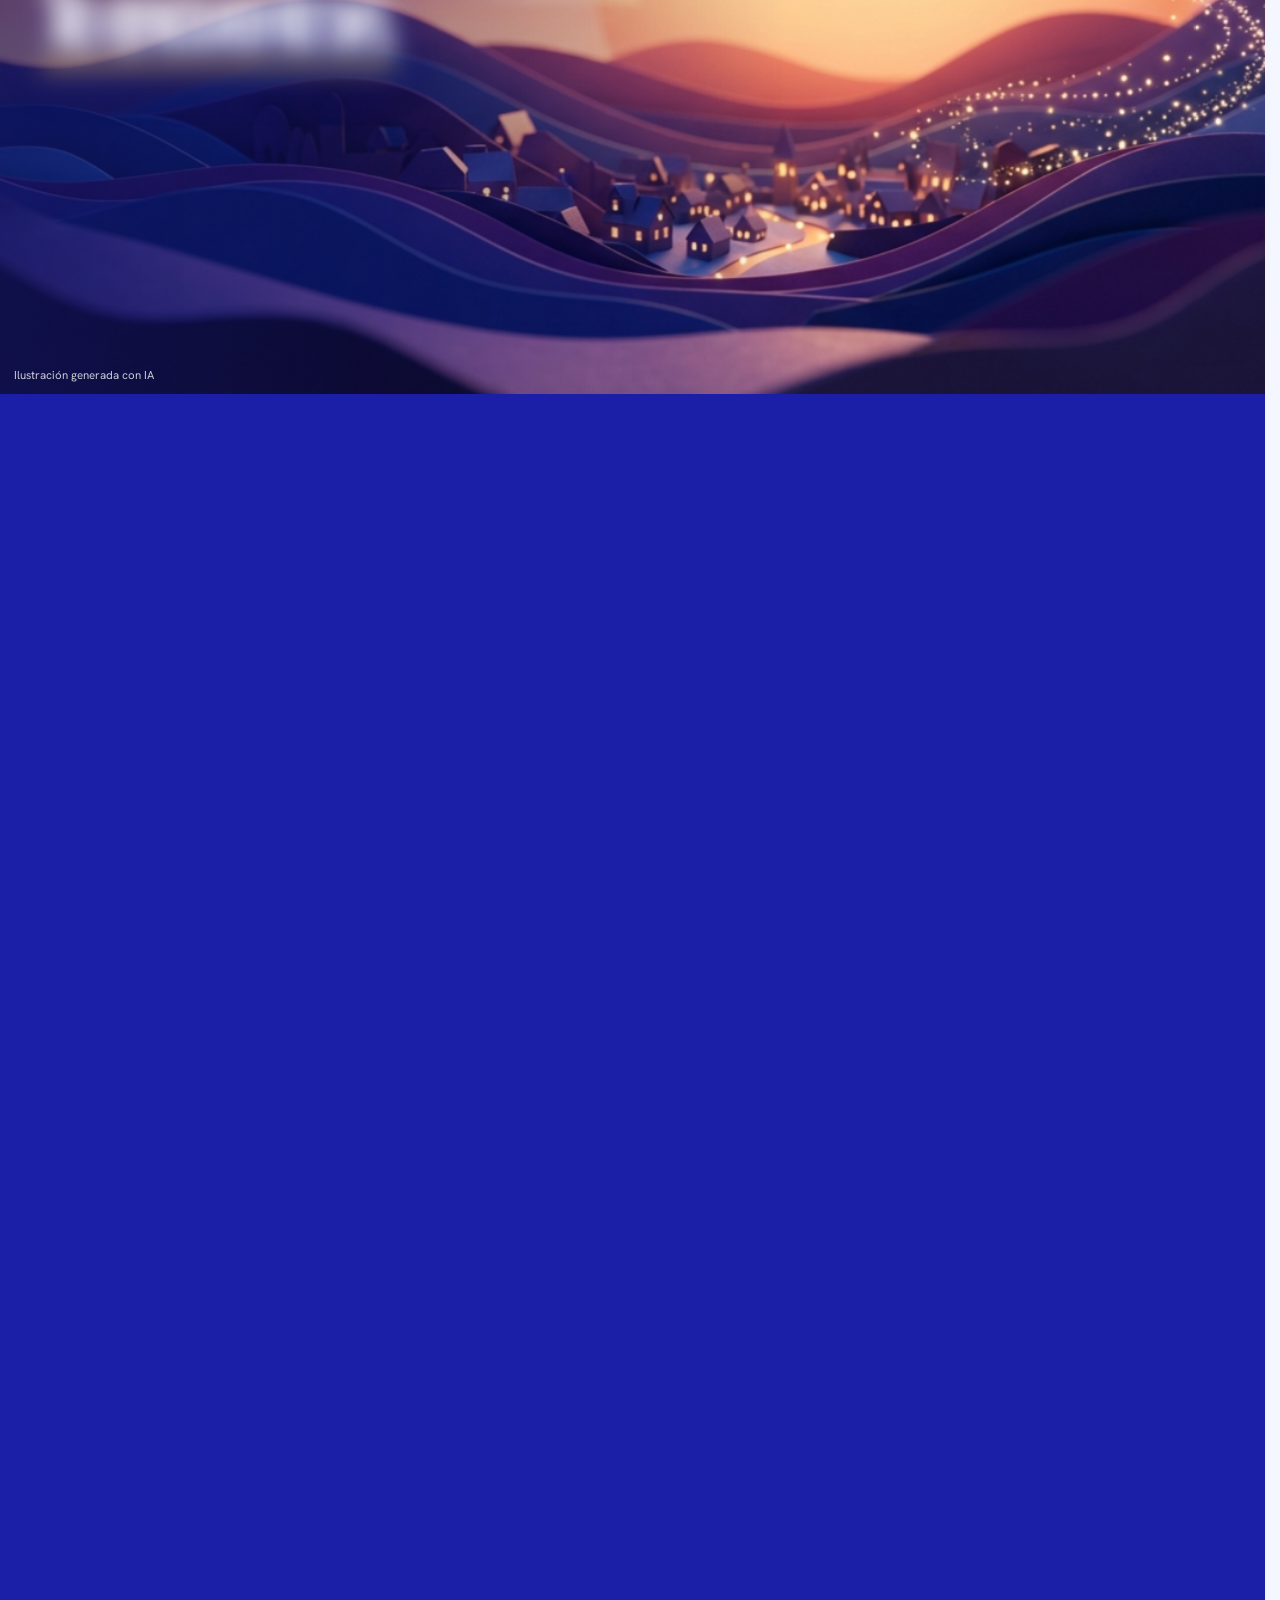
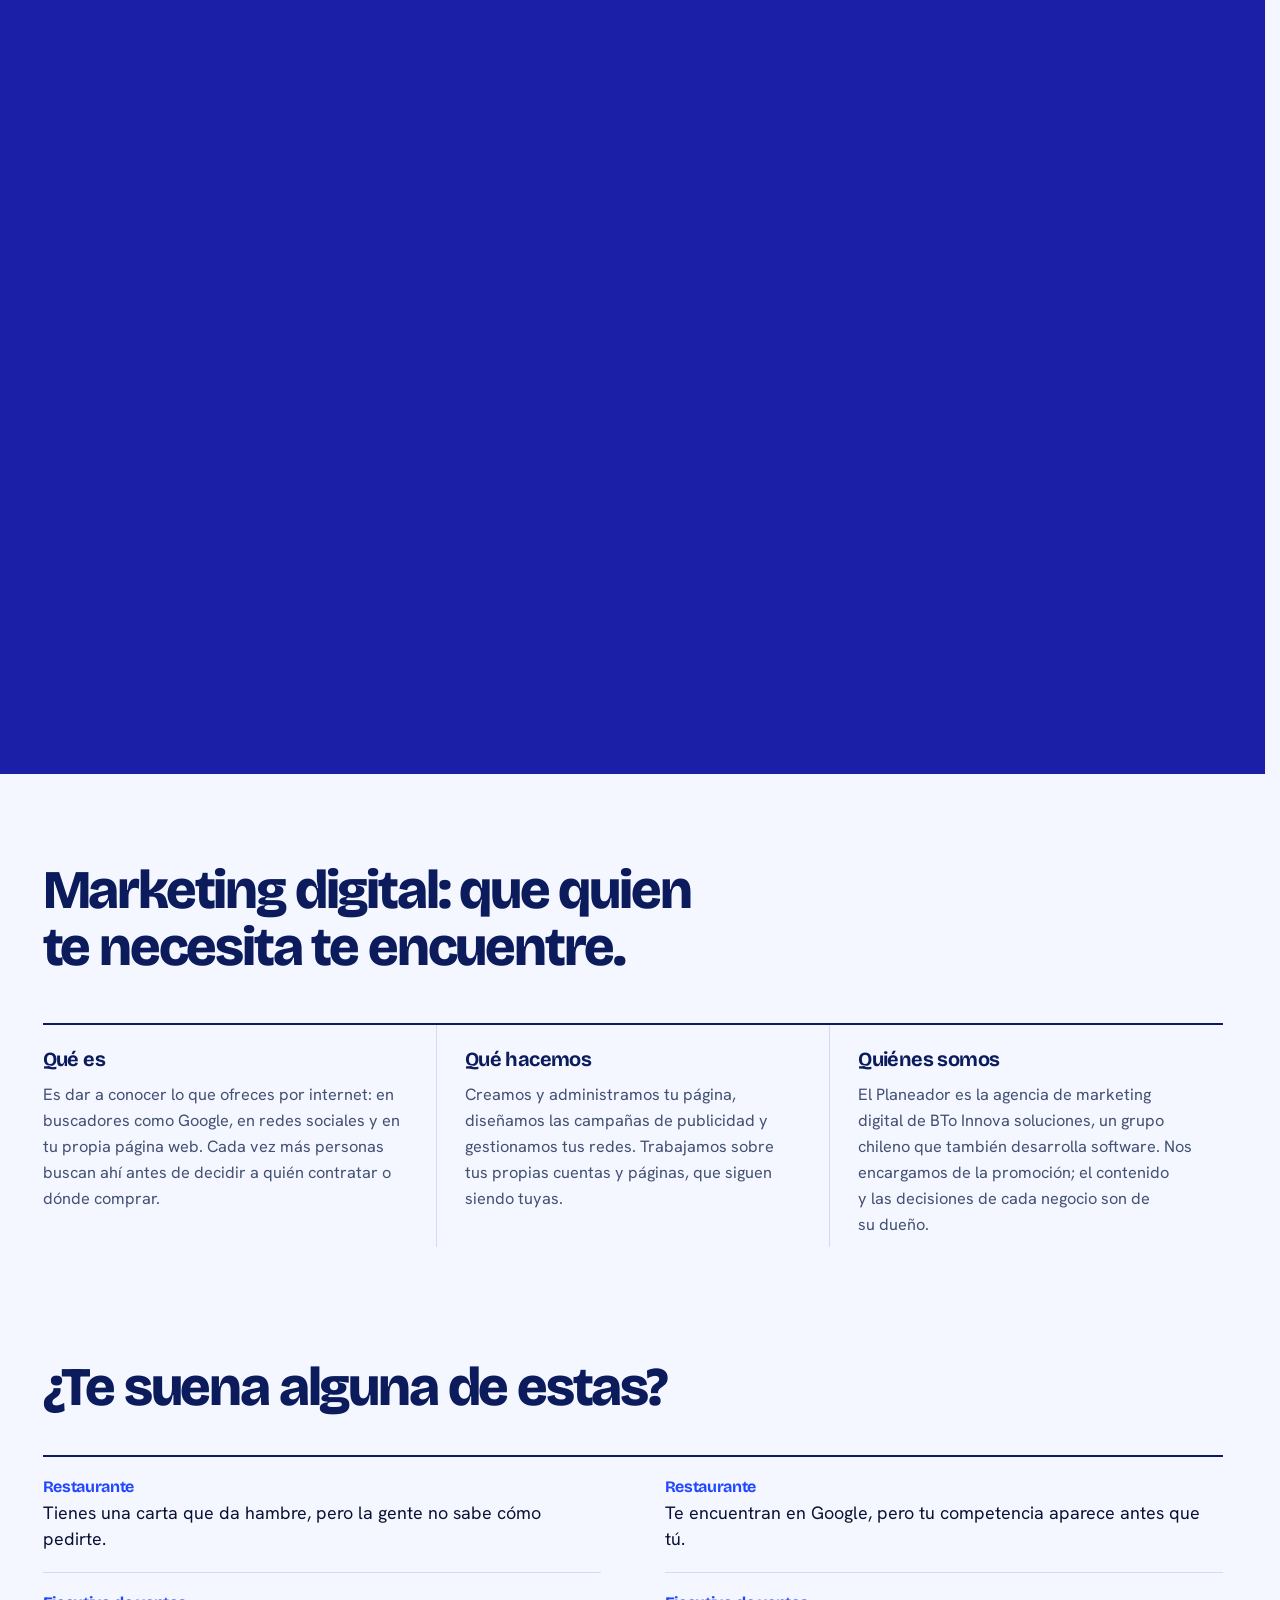
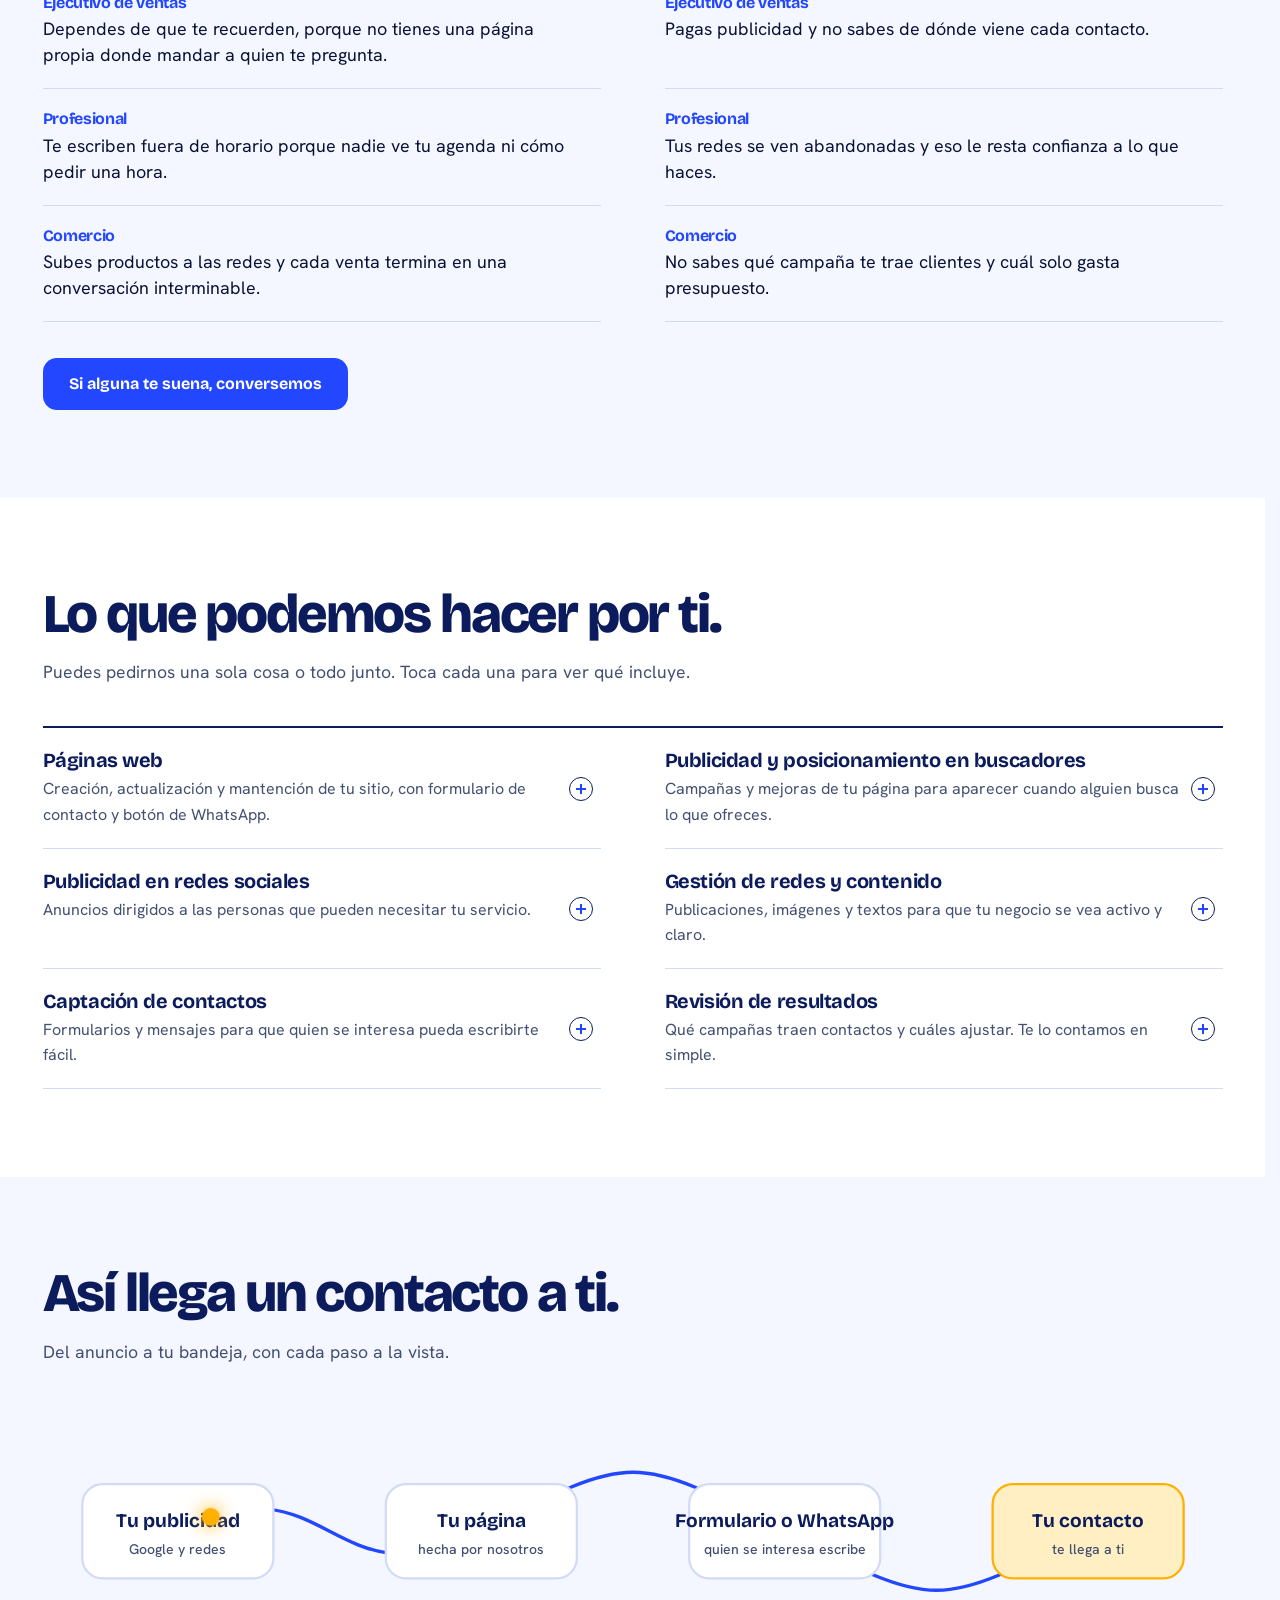
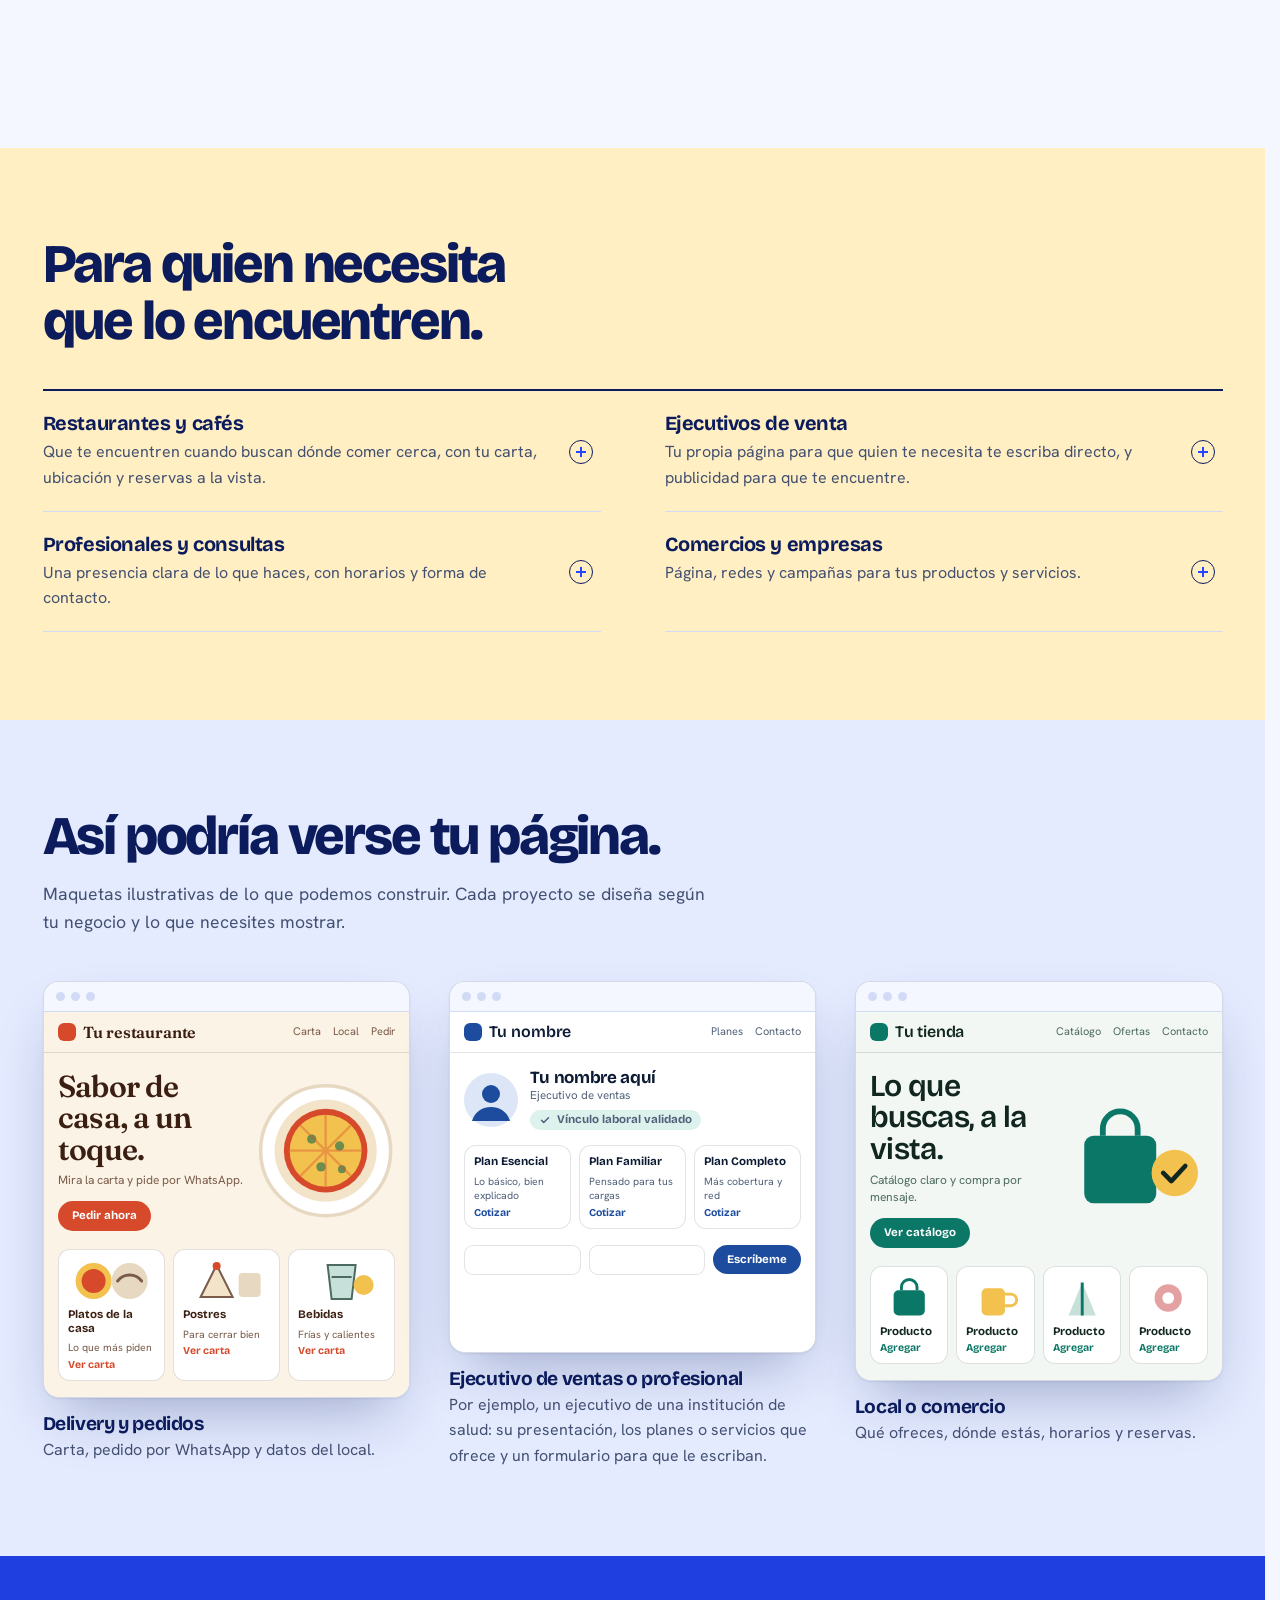
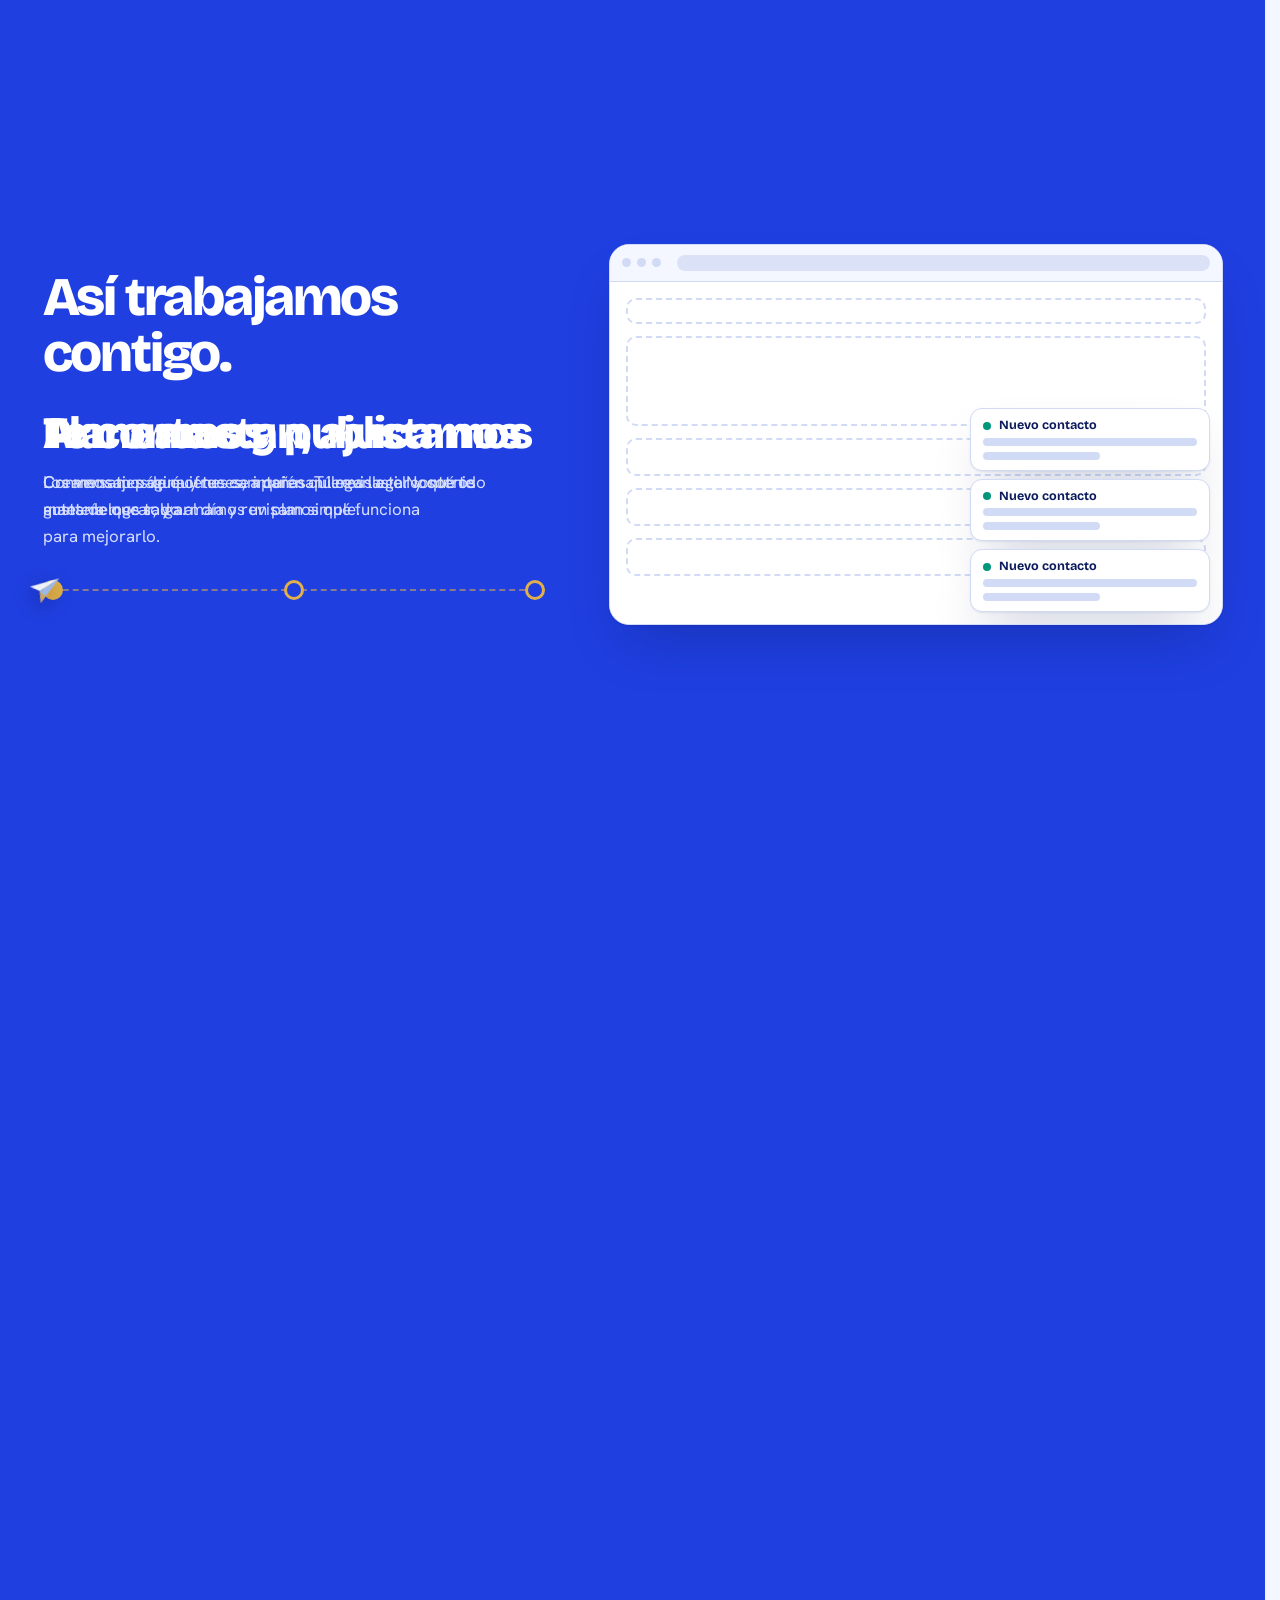
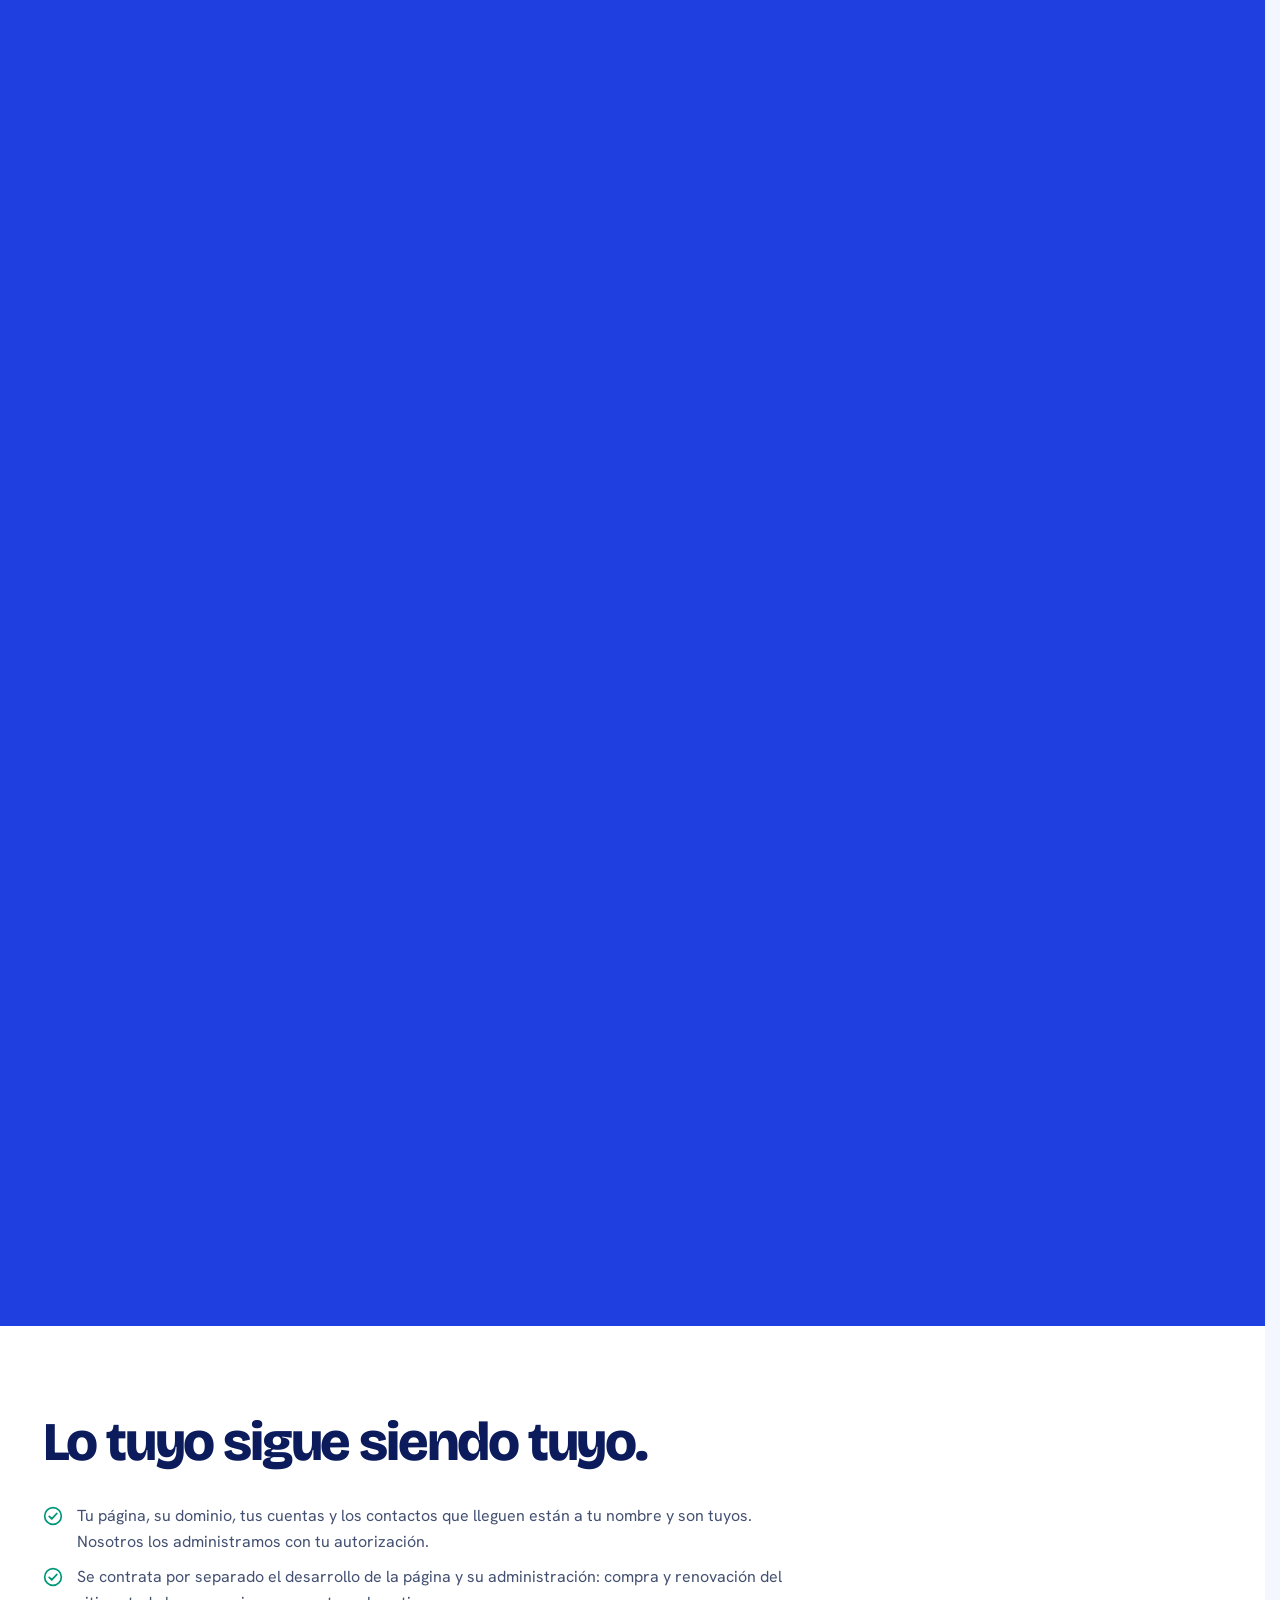
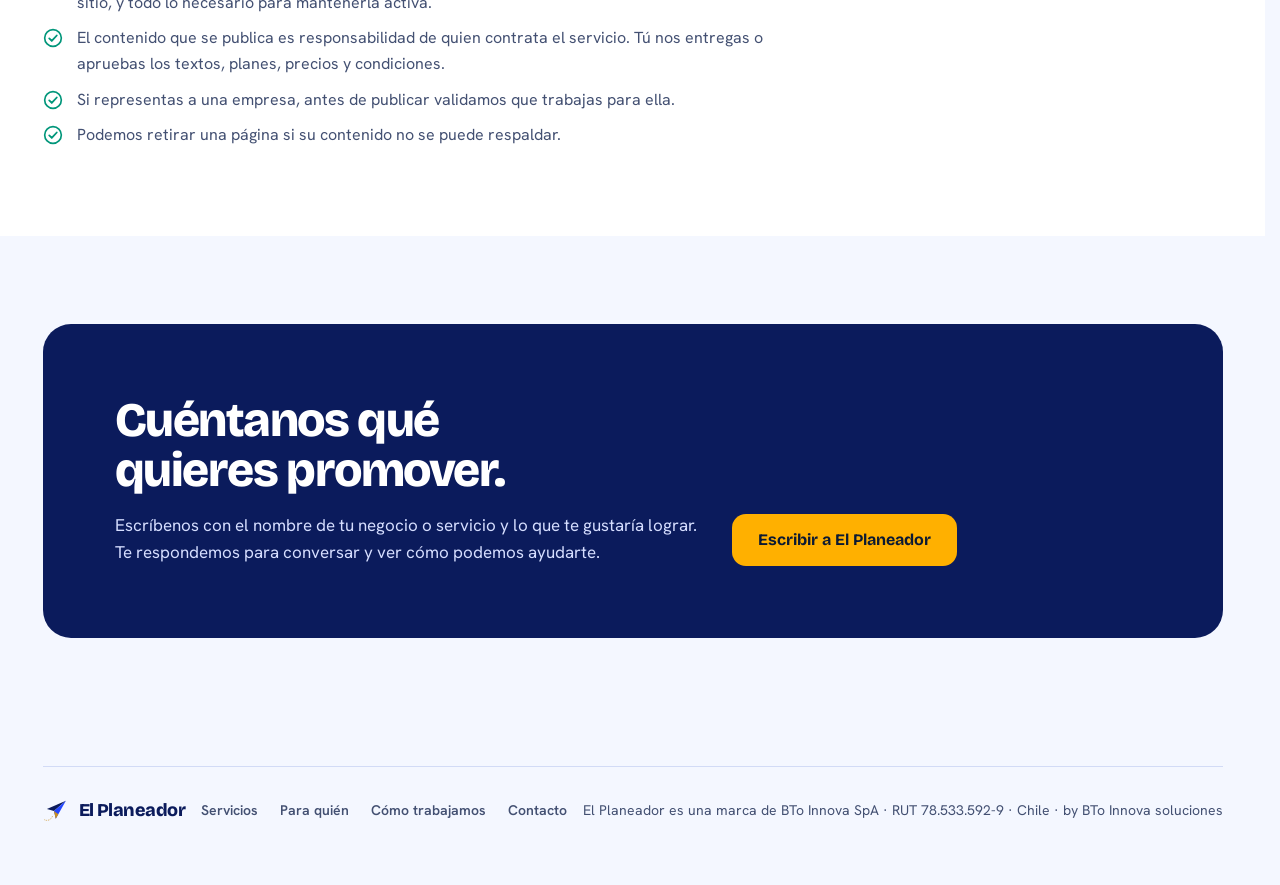
==== commit d491c0d5: "Home: efectos con nombre (reintento) Co-Authored-By: Claude Sonnet 5.5 <noreply@anthropic.com>" ====
--- a/index.html
+++ b/index.html
@@ -16,7 +16,7 @@
 <link rel="icon" href="data:image/svg+xml,%3Csvg xmlns='http://www.w3.org/2000/svg' viewBox='0 0 200 200'%3E%3Crect width='200' height='200' rx='44' fill='%230F2547'/%3E%3Cpath d='M176 28L30 92l54 16z' fill='%23F4F6F8'/%3E%3Cpath d='M176 28L84 108l14 60z' fill='%239DB8E8'/%3E%3Cpath d='M84 108l14 60 20-36z' fill='%23D2A55A'/%3E%3C/svg%3E">
 <link rel="preconnect" href="https://fonts.googleapis.com">
 <link rel="preconnect" href="https://fonts.gstatic.com" crossorigin>
-<link rel="stylesheet" href="https://fonts.googleapis.com/css2?family=Bricolage+Grotesque:opsz,wght@12..96,500;12..96,700;12..96,800&family=Hanken+Grotesk:wght@400;500;600;700&family=Fraunces:opsz,wght@9..144,600&display=swap">
+<link rel="stylesheet" href="https://fonts.googleapis.com/css2?family=Bricolage+Grotesque:opsz,wdth,wght@12..96,75..100,200..800&family=Hanken+Grotesk:wght@400;500;600;700&family=Fraunces:opsz,wght@9..144,600&display=swap">
 <style>
     :root {
         color-scheme: light;
@@ -634,6 +634,74 @@
     html[data-tema="noche"] .dolores strong { color: #8FA4FF; }
     html[data-tema="noche"] .flota-btn { box-shadow: 0 14px 34px -8px rgba(255, 176, 0, .35); }
 
+
+    /* ================= efectos con nombre ================= */
+    /* campo "cuentanos" */
+    .cuentanos { margin-top: 30px; display: flex; flex-wrap: wrap; gap: 10px; }
+    .cuentanos input { flex: 1 1 260px; min-height: 52px; padding: 0 18px; border-radius: 14px; border: 2px solid rgba(255, 255, 255, .38); background: rgba(255, 255, 255, .12); color: #fff; font: 500 16px/1 var(--texto); transition: border-color .2s, background-color .2s; }
+    .cuentanos input::placeholder { color: #D2DCFF; opacity: 1; }
+    .cuentanos input:focus { outline: 0; border-color: var(--oro); background: rgba(255, 255, 255, .2); }
+    .cuentanos .boton { min-height: 52px; }
+    .hero .acciones { margin-top: 18px; }
+
+    /* mask: el color sube por dentro de las letras (relleno plano, sin degradado) */
+    .hero .acento { background: linear-gradient(to bottom, #FFFFFF 50%, var(--oro) 50%); background-size: 100% 200%; background-position: 0 100%; -webkit-background-clip: text; background-clip: text; -webkit-text-fill-color: transparent; color: transparent; }
+    @media (prefers-reduced-motion: no-preference) {
+        .hero .acento { animation: sube-color 1.5s var(--ease) .6s both; }
+        @keyframes sube-color { from { background-position: 0 0; } to { background-position: 0 100%; } }
+        /* variable font: el titular se estira al entrar */
+        .hero h1 { animation: sube .7s var(--ease) both, estira 1.4s var(--ease) both; }
+        @keyframes estira { from { font-variation-settings: "wdth" 76, "wght" 480; } to { font-variation-settings: "wdth" 100, "wght" 800; } }
+        .v-linea { font-variation-settings: "wdth" 76, "wght" 520; transition: opacity .9s var(--ease), transform .9s var(--ease), filter .9s var(--ease), font-variation-settings 1.2s var(--ease); }
+        .vl1 .v-linea:nth-child(1), .vl2 .v-linea:nth-child(-n+2), .vl3 .v-linea { font-variation-settings: "wdth" 100, "wght" 800; }
+        .marca { transition: font-variation-settings .35s var(--ease); }
+        .marca:hover { font-variation-settings: "wdth" 100, "wght" 800; letter-spacing: -.01em; }
+    }
+
+    /* perspective: la maqueta sigue al mouse */
+    .hero .vivo { perspective: 1200px; }
+    .vivo-marco { transform: rotateX(var(--rx, 0deg)) rotateY(var(--ry, 0deg)); transition: transform .35s var(--ease); transform-origin: 50% 60%; }
+    .hero .vivo .hero-objeto { translate: calc(var(--tx, 0) * 1px) calc(var(--ty, 0) * 1px); transition: translate .35s var(--ease); }
+
+    /* stagger: las listas entran en cascada */
+    @media (prefers-reduced-motion: no-preference) {
+        .js .lista-ed:not(.vista) > * { opacity: 0; }
+        .js .lista-ed.vista > * { animation: entra-lista .8s var(--ease) both; animation-delay: calc(var(--i, 0) * 90ms); }
+        @keyframes entra-lista { from { opacity: 0; transform: translateY(22px); } }
+        /* spring: el boton flotante cae con resorte */
+        .flota-btn { animation: resorte .9s cubic-bezier(.34, 1.56, .64, 1) 1.3s backwards; }
+        @keyframes resorte { from { transform: translateY(90px) scale(.6); opacity: 0; } }
+    }
+
+    /* stroke draw: el trazo se dibuja y un punto de luz lo recorre */
+    #flujo { background: var(--suelo); }
+    .flujo { margin-top: 36px; }
+    .flujo svg { width: 100%; height: auto; display: block; overflow: visible; }
+    .flujo svg.flujo-v { display: none; max-width: 340px; margin-inline: auto; }
+    .flujo .trazo { stroke: var(--azul); stroke-width: 3; stroke-linecap: round; }
+    .flujo .nodo rect { fill: var(--superficie); stroke: var(--linea); stroke-width: 2; }
+    .flujo .nodo.final rect { fill: var(--oro-suave); stroke: var(--oro); }
+    .flujo .n-t { font: 700 17px/1 var(--display); fill: var(--marino); }
+    .flujo .n-s { font: 500 12.5px/1 var(--texto); fill: var(--suave); }
+    .flujo .viajero { fill: var(--oro); filter: drop-shadow(0 0 8px var(--oro)); }
+    html[data-tema="noche"] .flujo .nodo.final rect { fill: #2A2310; }
+    @media (max-width: 760px) { .flujo svg.flujo-h { display: none; } .flujo svg.flujo-v { display: block; } .flujo .n-t { font-size: 19px; } .flujo .n-s { font-size: 14px; } }
+    @media (prefers-reduced-motion: no-preference) {
+        .js .flujo .trazo { stroke-dasharray: var(--L, 1400); stroke-dashoffset: var(--L, 1400); transition: stroke-dashoffset 2.4s var(--ease); }
+        .js .flujo.vista .trazo { stroke-dashoffset: 0; }
+        .js .flujo .nodo { opacity: 0; transform: scale(.9); transform-box: fill-box; transform-origin: center; transition: opacity .6s var(--ease), transform .7s cubic-bezier(.34, 1.56, .64, 1); }
+        .js .flujo.vista .nodo { opacity: 1; transform: none; }
+        .js .flujo.vista .nodo:nth-of-type(1) { transition-delay: .1s; } .js .flujo.vista .nodo:nth-of-type(2) { transition-delay: .7s; }
+        .js .flujo.vista .nodo:nth-of-type(3) { transition-delay: 1.3s; } .js .flujo.vista .nodo:nth-of-type(4) { transition-delay: 1.9s; }
+    }
+    @media (prefers-reduced-motion: reduce) { .flujo .viajero { display: none; } }
+
+    /* particles: el planeador se arma con puntos */
+    .ejec { position: relative; overflow: hidden; }
+    .ejec > * { position: relative; z-index: 1; }
+    .ejec > canvas.particulas { position: absolute; z-index: 0; right: 2%; top: 50%; transform: translateY(-50%); width: min(300px, 30%); aspect-ratio: 1; height: auto; pointer-events: none; display: block; }
+    @media (max-width: 860px) { .ejec > canvas.particulas { display: none; } }
+
 </style>
 </head>
 <body>
@@ -685,10 +753,12 @@
                     <li><svg aria-hidden="true"><use href="#ok"/></svg><strong>Que te contacten</strong><span>Una página web clara, con formulario y botón de WhatsApp, para que te escriban.</span></li>
                     <li><svg aria-hidden="true"><use href="#ok"/></svg><strong>Que sepas qué funciona</strong><span>Revisamos de dónde llegan tus contactos y ajustamos las campañas.</span></li>
                 </ul>
-                <div class="acciones">
-                    <a class="boton boton-primario" href="#contacto">Quiero mi página</a>
-                    <a class="enlace" href="#servicios">Ver qué hacemos</a>
-                </div>
+                <form class="cuentanos" id="cuentanos" autocomplete="off">
+                    <label class="solo-lector" for="cuentanos-txt">Cuéntanos de tu negocio</label>
+                    <input id="cuentanos-txt" type="text" maxlength="240" placeholder="Ej.: tengo un restaurante y quiero que me pidan por WhatsApp">
+                    <button class="boton boton-primario" type="submit">Quiero mi página</button>
+                </form>
+                <div class="acciones"><a class="enlace" href="#servicios">Ver qué hacemos</a></div>
             </div>
             <div class="vivo" id="vivo">
                 <div class="hero-objeto" aria-hidden="true"><span class="halo"></span><svg viewBox="0 0 200 200"><use href="#planeador-claro"/></svg></div>
@@ -798,6 +868,17 @@
                 <button type="button" class="item" data-hoja="s-gestion" aria-haspopup="dialog"><strong>Gestión de redes y contenido</strong><span>Publicaciones, imágenes y textos para que tu negocio se vea activo y claro.</span></button>
                 <button type="button" class="item" data-hoja="s-contactos" aria-haspopup="dialog"><strong>Captación de contactos</strong><span>Formularios y mensajes para que quien se interesa pueda escribirte fácil.</span></button>
                 <button type="button" class="item" data-hoja="s-resultados" aria-haspopup="dialog"><strong>Revisión de resultados</strong><span>Qué campañas traen contactos y cuáles ajustar. Te lo contamos en simple.</span></button>
+            </div>
+        </div>
+    </section>
+
+    <section class="seccion" id="flujo" aria-labelledby="flujo-tit">
+        <div class="caja">
+            <h2 class="titulo-sec" id="flujo-tit">Así llega un contacto a ti.</h2>
+            <p class="intro">Del anuncio a tu bandeja, con cada paso a la vista.</p>
+            <div class="flujo" role="img" aria-label="Diagrama: tu publicidad lleva a tu página, de ahí a un formulario o WhatsApp, y el contacto te llega a ti.">
+                <svg class="flujo-h" viewBox="0 0 1050 230" aria-hidden="true"><path id="flujo-h-linea" class="trazo" d="M 120 115 C 255 45, 255 185, 390 115 S 525 45, 660 115 S 795 185, 930 115" fill="none"/><g class="nodo "><rect x="35" y="73" width="170" height="84" rx="18"/><text x="120" y="111" text-anchor="middle" class="n-t">Tu publicidad</text><text x="120" y="135" text-anchor="middle" class="n-s">Google y redes</text></g><g class="nodo "><rect x="305" y="73" width="170" height="84" rx="18"/><text x="390" y="111" text-anchor="middle" class="n-t">Tu página</text><text x="390" y="135" text-anchor="middle" class="n-s">hecha por nosotros</text></g><g class="nodo "><rect x="575" y="73" width="170" height="84" rx="18"/><text x="660" y="111" text-anchor="middle" class="n-t">Formulario o WhatsApp</text><text x="660" y="135" text-anchor="middle" class="n-s">quien se interesa escribe</text></g><g class="nodo final"><rect x="845" y="73" width="170" height="84" rx="18"/><text x="930" y="111" text-anchor="middle" class="n-t">Tu contacto</text><text x="930" y="135" text-anchor="middle" class="n-s">te llega a ti</text></g><circle class="viajero" r="8"><animateMotion dur="5s" begin="3s" repeatCount="indefinite" rotate="auto"><mpath href="#flujo-h-linea"/></animateMotion></circle></svg>
+                <svg class="flujo-v" viewBox="0 0 300 620" aria-hidden="true"><path id="flujo-v-linea" class="trazo" d="M 150 70 C 40 120, 260 180, 150 230 S 40 340, 150 390 S 260 500, 150 550" fill="none"/><g class="nodo "><rect x="35" y="28" width="230" height="84" rx="18"/><text x="150" y="66" text-anchor="middle" class="n-t">Tu publicidad</text><text x="150" y="90" text-anchor="middle" class="n-s">Google y redes</text></g><g class="nodo "><rect x="35" y="188" width="230" height="84" rx="18"/><text x="150" y="226" text-anchor="middle" class="n-t">Tu página</text><text x="150" y="250" text-anchor="middle" class="n-s">hecha por nosotros</text></g><g class="nodo "><rect x="35" y="348" width="230" height="84" rx="18"/><text x="150" y="386" text-anchor="middle" class="n-t">Formulario o WhatsApp</text><text x="150" y="410" text-anchor="middle" class="n-s">quien se interesa escribe</text></g><g class="nodo final"><rect x="35" y="508" width="230" height="84" rx="18"/><text x="150" y="546" text-anchor="middle" class="n-t">Tu contacto</text><text x="150" y="570" text-anchor="middle" class="n-s">te llega a ti</text></g><circle class="viajero" r="8"><animateMotion dur="6s" begin="3s" repeatCount="indefinite"><mpath href="#flujo-v-linea"/></animateMotion></circle></svg>
             </div>
         </div>
     </section>
@@ -916,6 +997,7 @@
     <section class="seccion" id="contacto">
         <div class="caja">
             <div class="ejec">
+                <canvas class="particulas" id="particulas" aria-hidden="true"></canvas>
                 <div>
                     <h2>Cuéntanos qué quieres promover.</h2>
                     <p>Escríbenos con el nombre de tu negocio o servicio y lo que te gustaría lograr. Te respondemos para conversar y ver cómo podemos ayudarte.</p>
@@ -1049,6 +1131,10 @@
 
     /* ---------- hojas deslizables ---------- */
     var OK = '<svg viewBox="0 0 24 24" aria-hidden="true"><circle cx="12" cy="12" r="10" fill="none" stroke="currentColor" stroke-width="2"/><path d="M7.5 12.5l3 3 6-6.5" fill="none" stroke="currentColor" stroke-width="2.2" stroke-linecap="round" stroke-linejoin="round"/></svg>';
+    var mensajeInicial = '';
+    function mailHref() {
+        return MAIL + (mensajeInicial ? '&body=' + encodeURIComponent('Hola, les escribo desde su página.\n\n' + mensajeInicial) : '');
+    }
     var MAIL = 'mailto:contacto@elplaneador.cl?subject=Quiero%20conversar%20sobre%20marketing%20digital';
     var HOJAS = {
         menu: { menu: [['#servicios', 'Servicios'], ['#rubros', 'Para quién'], ['#ejemplos', 'Ejemplos'], ['#como', 'Cómo trabajamos'], ['#condiciones', 'Lo tuyo sigue siendo tuyo']], cta: ['Hablemos', 'contacto'] },
@@ -1121,7 +1207,13 @@
             cuerpo.appendChild(c);
         }
         if (d.mail) {
-            cuerpo.appendChild(boton('boton-oro', d.mail, MAIL));
+            if (mensajeInicial) {
+                var q = document.createElement('p');
+                q.className = 'nota';
+                q.textContent = 'Tu mensaje: ' + mensajeInicial;
+                cuerpo.appendChild(q);
+            }
+            cuerpo.appendChild(boton('boton-oro', d.mail, mailHref()));
             var n = document.createElement('p');
             n.className = 'nota';
             n.textContent = d.nota;
@@ -1329,6 +1421,109 @@
             cv.parentNode.addEventListener('pointerleave', function () { raton = null; });
         }
     }
+    /* ---------- campo "cuentanos" ---------- */
+    var fCuenta = document.getElementById('cuentanos');
+    if (fCuenta) {
+        fCuenta.addEventListener('submit', function (ev) {
+            ev.preventDefault();
+            var t = document.getElementById('cuentanos-txt');
+            mensajeInicial = (t.value || '').trim();
+            abrir('contacto', fCuenta.querySelector('button'));
+        });
+    }
+
+    /* ---------- perspective: la maqueta y el planeador siguen al mouse ---------- */
+    var heroEl = document.querySelector('.hero'), vivoEl = document.getElementById('vivo');
+    var marcoEl = vivoEl && vivoEl.querySelector('.vivo-marco'), objEl = vivoEl && vivoEl.querySelector('.hero-objeto');
+    if (heroEl && vivoEl && marcoEl && !reducir && window.matchMedia && window.matchMedia('(pointer: fine)').matches) {
+        heroEl.addEventListener('pointermove', function (ev) {
+            var r = vivoEl.getBoundingClientRect();
+            var dx = Math.max(-1, Math.min(1, (ev.clientX - (r.left + r.width / 2)) / (window.innerWidth / 2)));
+            var dy = Math.max(-1, Math.min(1, (ev.clientY - (r.top + r.height / 2)) / (window.innerHeight / 2)));
+            marcoEl.style.setProperty('--ry', (dx * 7).toFixed(2) + 'deg');
+            marcoEl.style.setProperty('--rx', (-dy * 5).toFixed(2) + 'deg');
+            if (objEl) { objEl.style.setProperty('--tx', (dx * -24).toFixed(1)); objEl.style.setProperty('--ty', (dy * -16).toFixed(1)); }
+        });
+        heroEl.addEventListener('pointerleave', function () {
+            marcoEl.style.setProperty('--ry', '0deg'); marcoEl.style.setProperty('--rx', '0deg');
+            if (objEl) { objEl.style.setProperty('--tx', '0'); objEl.style.setProperty('--ty', '0'); }
+        });
+    }
+
+    /* ---------- stagger y stroke draw al entrar a la vista ---------- */
+    var obsVista = window.IntersectionObserver ? new IntersectionObserver(function (es) {
+        es.forEach(function (e) { if (e.isIntersecting) { e.target.classList.add('vista'); obsVista.unobserve(e.target); } });
+    }, { threshold: 0.18 }) : null;
+    document.querySelectorAll('.lista-ed').forEach(function (l) {
+        for (var i = 0; i < l.children.length; i++) l.children[i].style.setProperty('--i', i);
+        if (obsVista) obsVista.observe(l); else l.classList.add('vista');
+    });
+    var flujoEl = document.querySelector('.flujo');
+    if (flujoEl) {
+        flujoEl.querySelectorAll('.trazo').forEach(function (p) { try { p.style.setProperty('--L', Math.ceil(p.getTotalLength())); } catch (e) { /* sin medida */ } });
+        if (obsVista) obsVista.observe(flujoEl); else flujoEl.classList.add('vista');
+    }
+
+    /* ---------- particles: el planeador se arma con puntos ---------- */
+    var pc = document.getElementById('particulas');
+    if (pc && pc.getContext) {
+        var pctx = pc.getContext('2d'), parts = [], PW = 0, activo = false, p0 = 0, tIni = 0, mouseP = null;
+        var tris = [[[176, 28], [30, 92], [84, 108]], [[176, 28], [84, 108], [98, 168]], [[84, 108], [98, 168], [118, 132]]];
+        var colTri = ['#EEF2F7', '#9DB8E8', '#FFC83D'];
+        var sem = 11;
+        var rnd = function () { sem = (sem * 16807) % 2147483647; return sem / 2147483647; };
+        var area = function (t) { return Math.abs(t[0][0] * (t[1][1] - t[2][1]) + t[1][0] * (t[2][1] - t[0][1]) + t[2][0] * (t[0][1] - t[1][1])) / 2; };
+        var areas = tris.map(area), suma = areas[0] + areas[1] + areas[2];
+        var construir = function () {
+            parts = [];
+            for (var i = 0; i < 380; i++) {
+                var u = rnd() * suma, k = u < areas[0] ? 0 : (u < areas[0] + areas[1] ? 1 : 2), T = tris[k];
+                var r1 = Math.sqrt(rnd()), r2 = rnd();
+                var x = (1 - r1) * T[0][0] + r1 * (1 - r2) * T[1][0] + r1 * r2 * T[2][0];
+                var y = (1 - r1) * T[0][1] + r1 * (1 - r2) * T[1][1] + r1 * r2 * T[2][1];
+                parts.push({ tx: x / 200, ty: y / 200, sx: rnd(), sy: rnd(), k: k, ox: 0, oy: 0, ph: rnd() * 6.28 });
+            }
+        };
+        var medirP = function () {
+            var r = pc.getBoundingClientRect(), d = Math.min(2, window.devicePixelRatio || 1);
+            PW = r.width; pc.width = Math.round(PW * d); pc.height = Math.round(PW * d);
+            pctx.setTransform(d, 0, 0, d, 0, 0);
+        };
+        var dibujarP = function (t) {
+            var e = p0 >= 1 ? 1 : 1 - Math.pow(1 - p0, 3);
+            pctx.clearRect(0, 0, PW, PW);
+            for (var i = 0; i < parts.length; i++) {
+                var q = parts[i];
+                var jx = Math.sin(t / 900 + q.ph) * 1.2 * e, jy = Math.cos(t / 1100 + q.ph) * 1.2 * e;
+                var x = (q.sx + (q.tx - q.sx) * e) * PW + q.ox + jx, y = (q.sy + (q.ty - q.sy) * e) * PW + q.oy + jy;
+                if (mouseP) {
+                    var dx = x - mouseP.x, dy = y - mouseP.y, dd = Math.sqrt(dx * dx + dy * dy);
+                    if (dd < 60 && dd > 0.1) { q.ox += (dx / dd) * (60 - dd) * 0.08; q.oy += (dy / dd) * (60 - dd) * 0.08; }
+                }
+                q.ox *= 0.92; q.oy *= 0.92;
+                pctx.fillStyle = colTri[q.k];
+                pctx.globalAlpha = 0.35 + 0.65 * e;
+                pctx.beginPath(); pctx.arc(x, y, 2.1, 0, 6.2832); pctx.fill();
+            }
+            pctx.globalAlpha = 1;
+        };
+        construir(); medirP();
+        if (reducir) {
+            p0 = 1; dibujarP(0);
+        } else {
+            window.addEventListener('resize', medirP);
+            var bucleP = function (t) {
+                if (activo) { if (!tIni) tIni = t; p0 = Math.min(1, (t - tIni) / 2200); dibujarP(t); }
+                window.requestAnimationFrame(bucleP);
+            };
+            window.requestAnimationFrame(bucleP);
+            if (window.IntersectionObserver) {
+                new IntersectionObserver(function (es) { if (es[0].isIntersecting) { if (!activo) { activo = true; tIni = 0; } } else if (activo) { activo = false; tIni = 0; p0 = 0; } }, { threshold: 0.3 }).observe(pc.parentNode);
+            } else { activo = true; }
+            pc.parentNode.addEventListener('pointermove', function (ev) { var r = pc.getBoundingClientRect(); mouseP = { x: ev.clientX - r.left, y: ev.clientY - r.top }; });
+            pc.parentNode.addEventListener('pointerleave', function () { mouseP = null; });
+        }
+    }
 })();
 </script>
 </body>
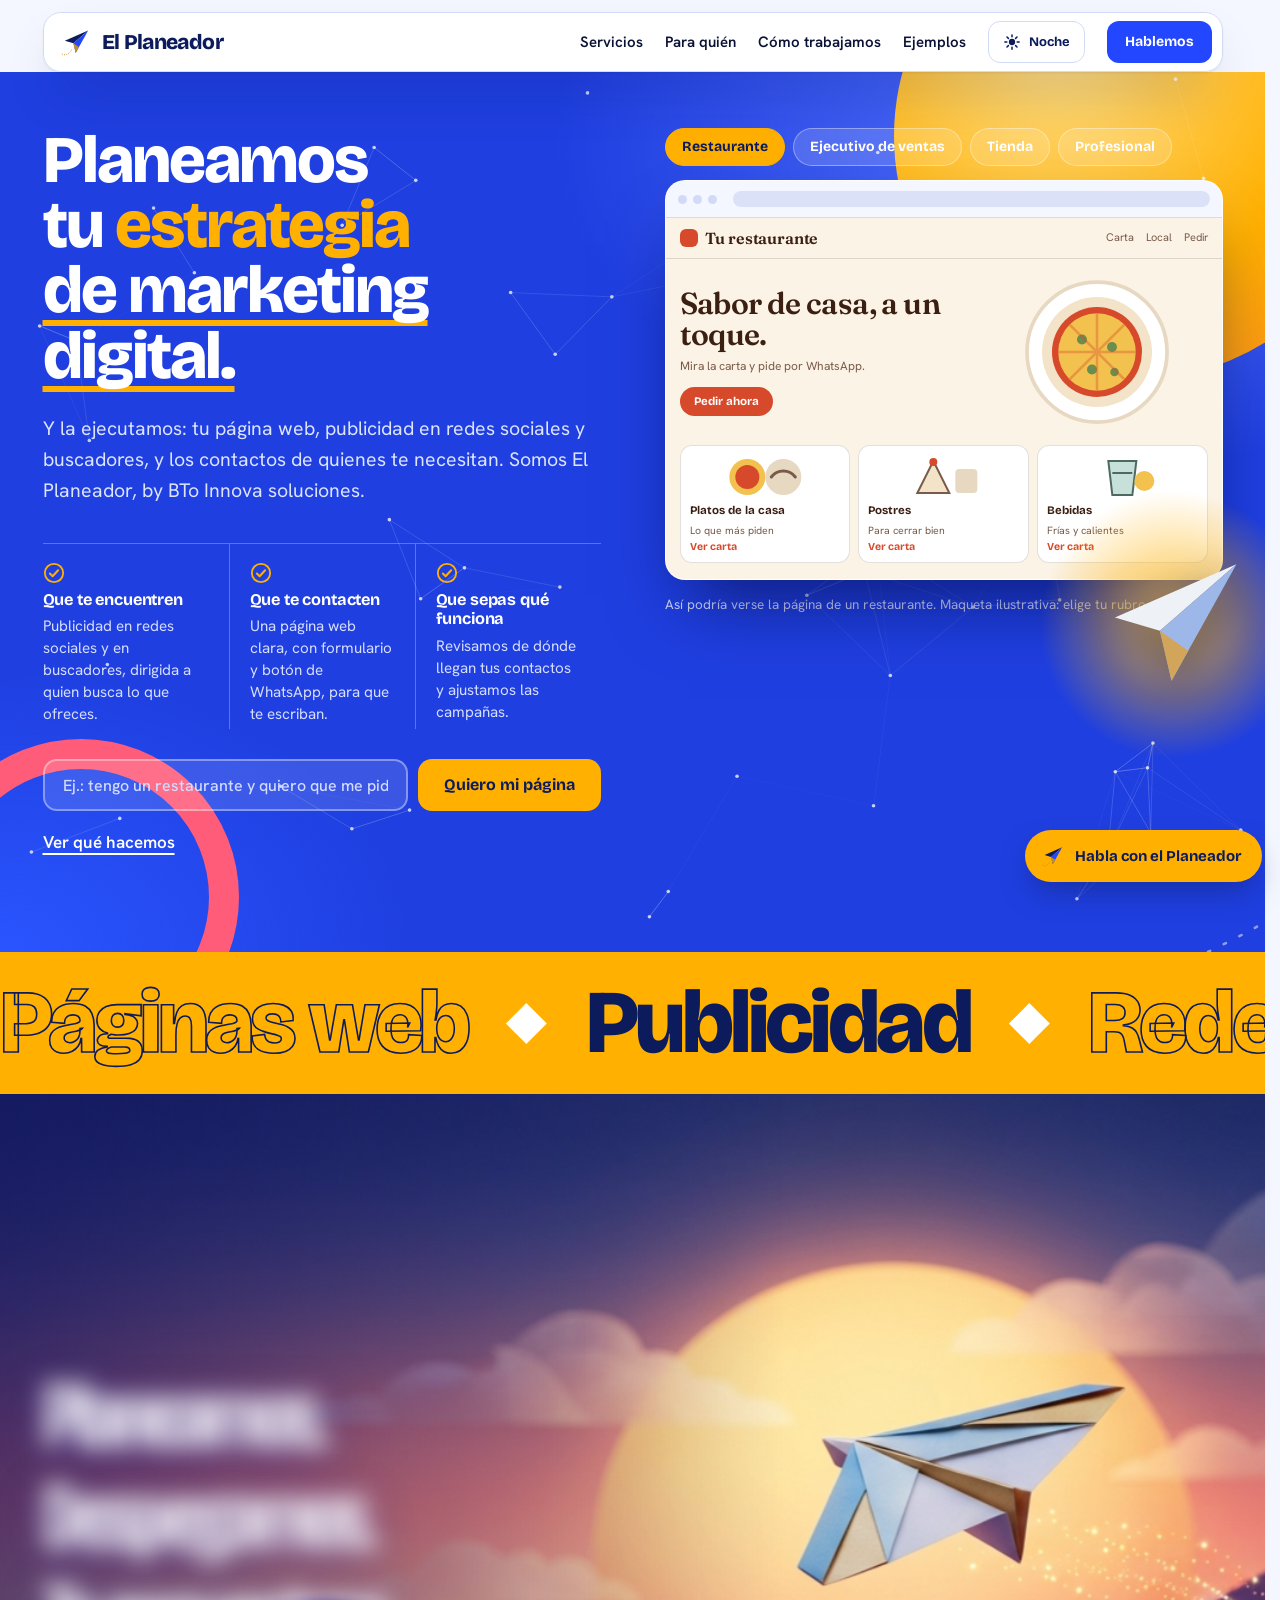
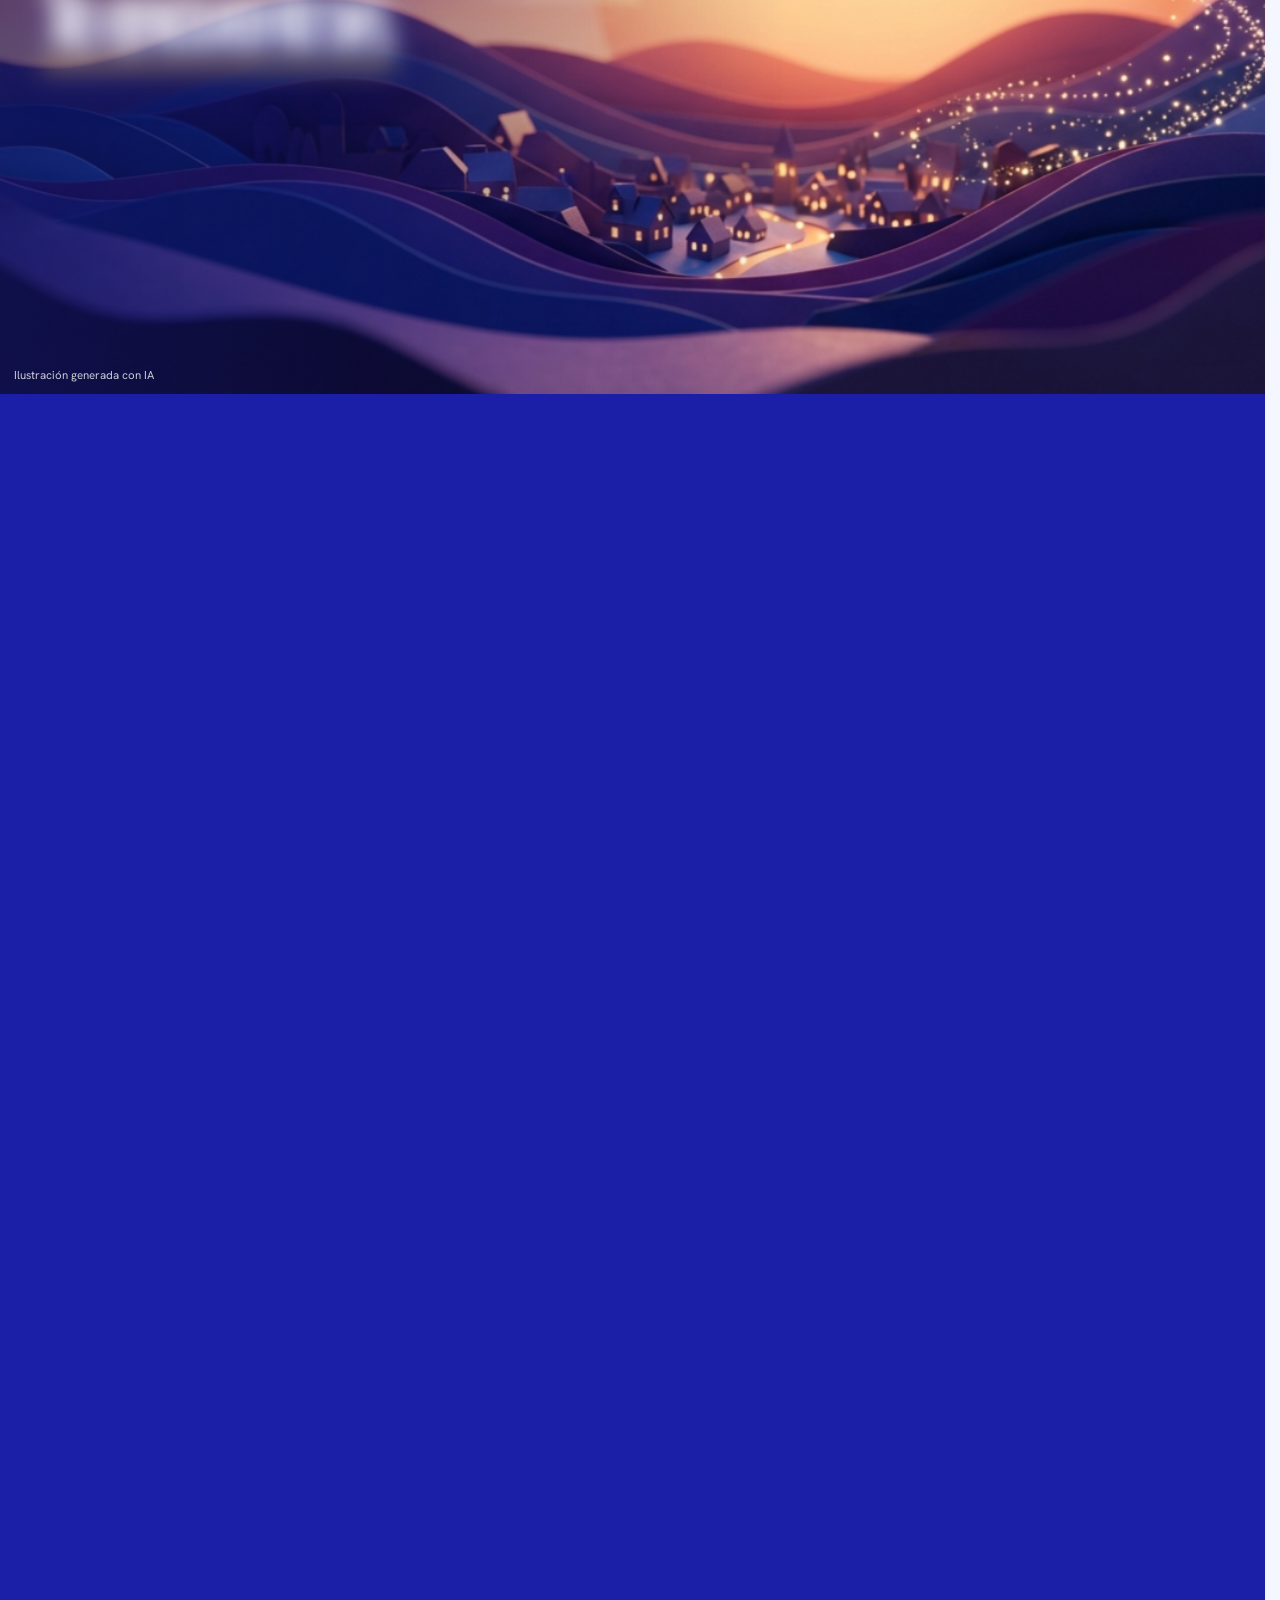
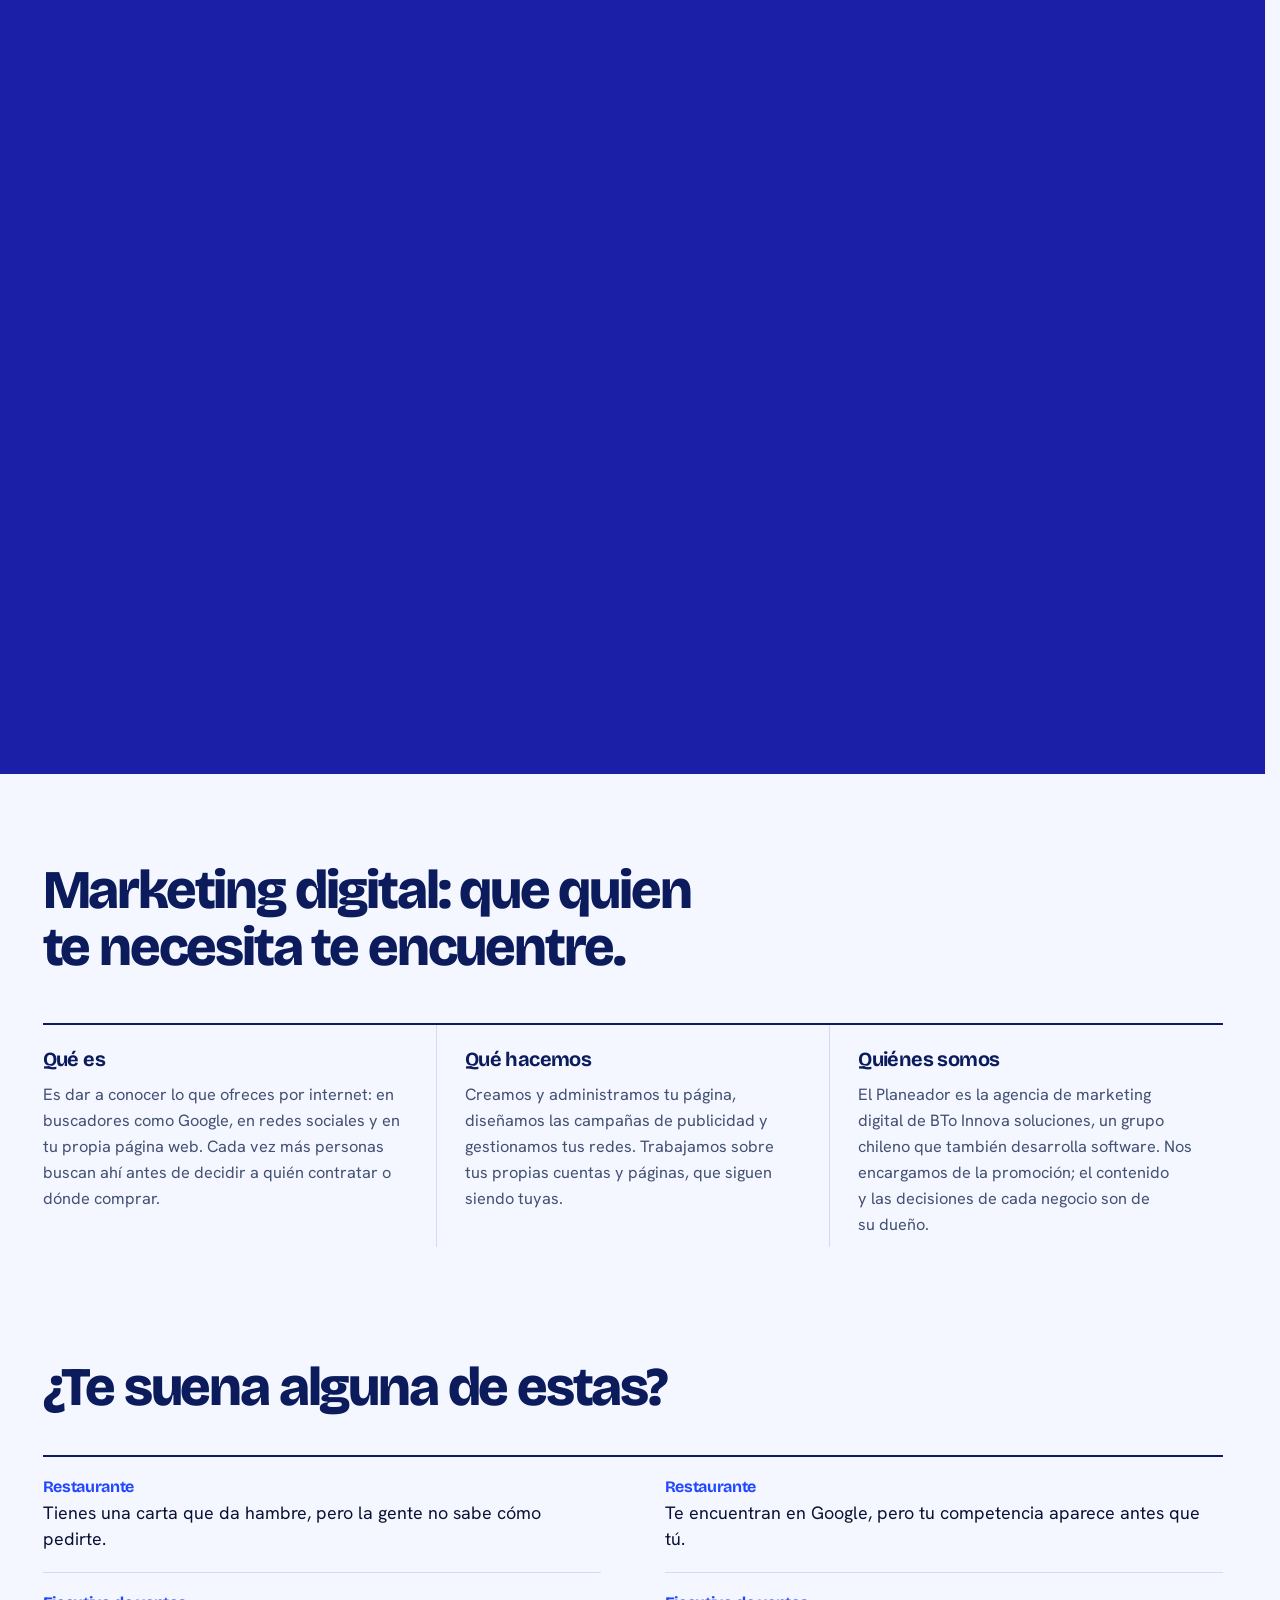
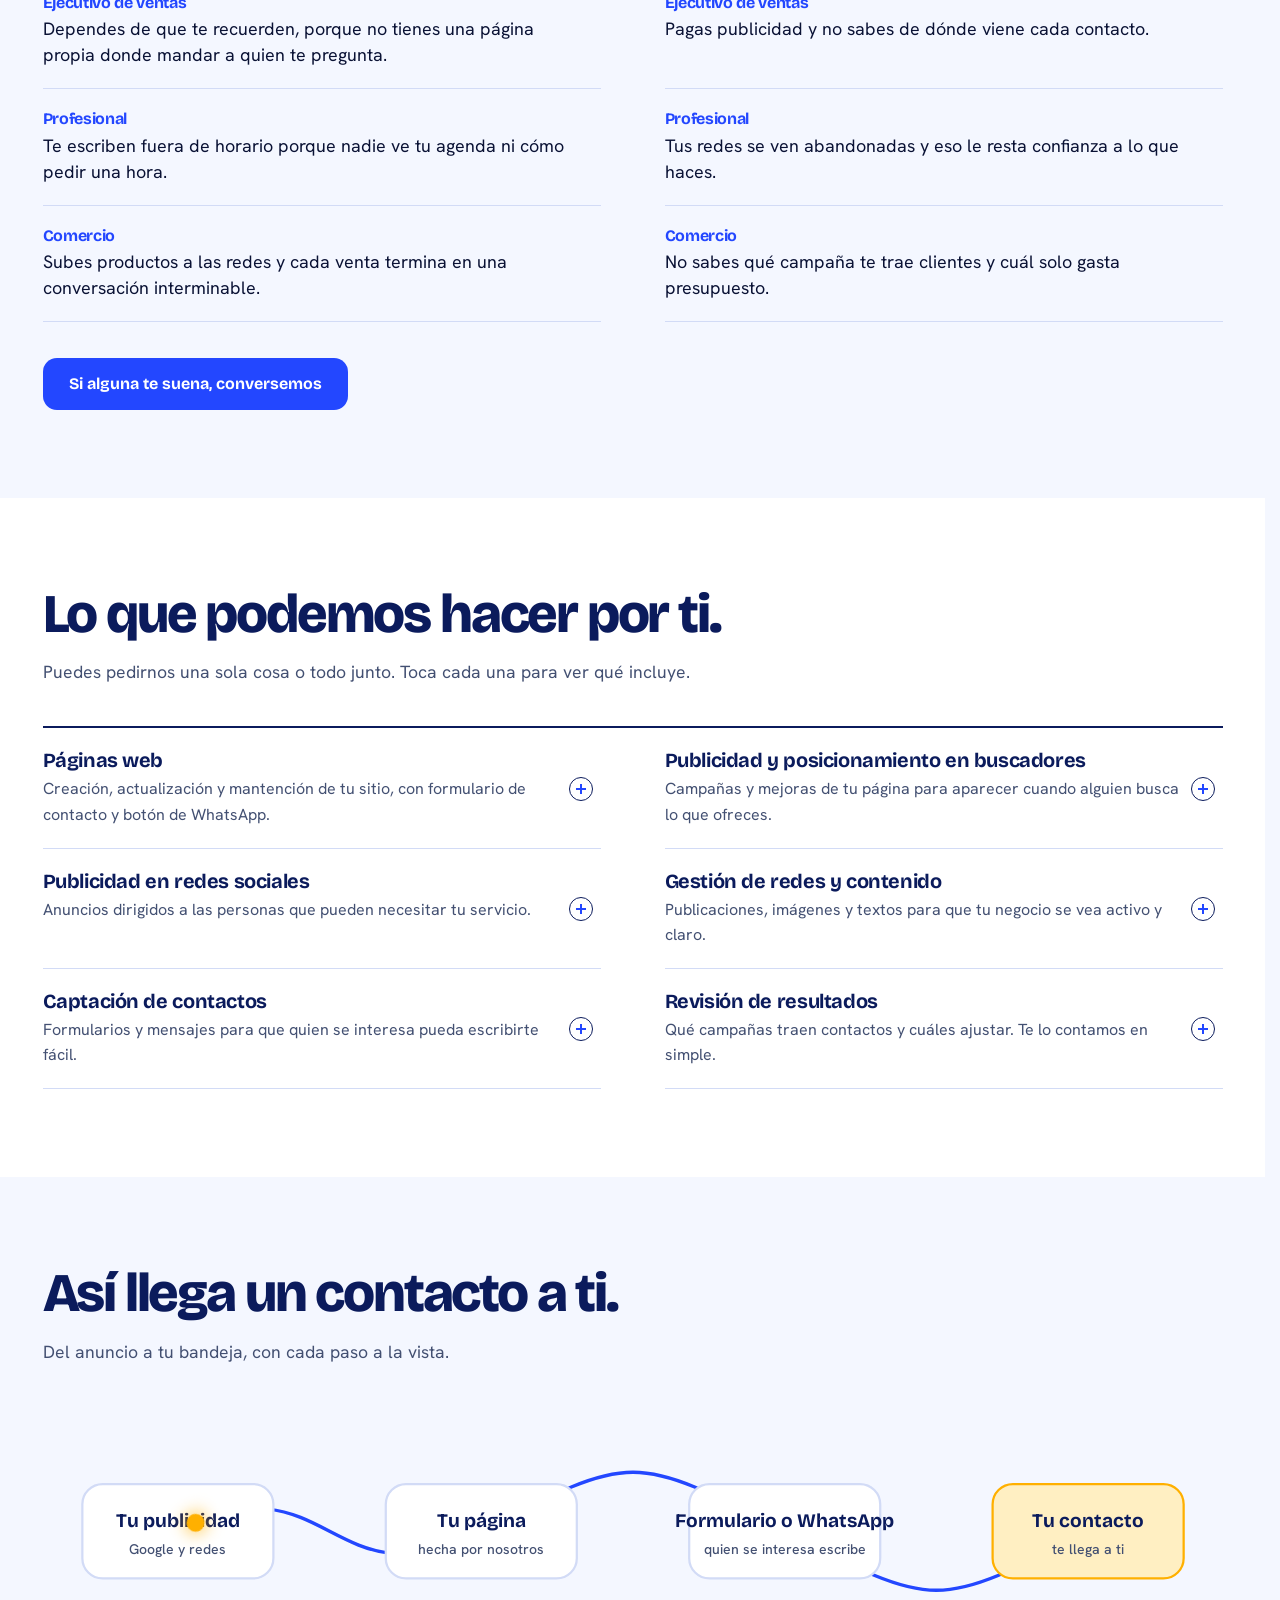
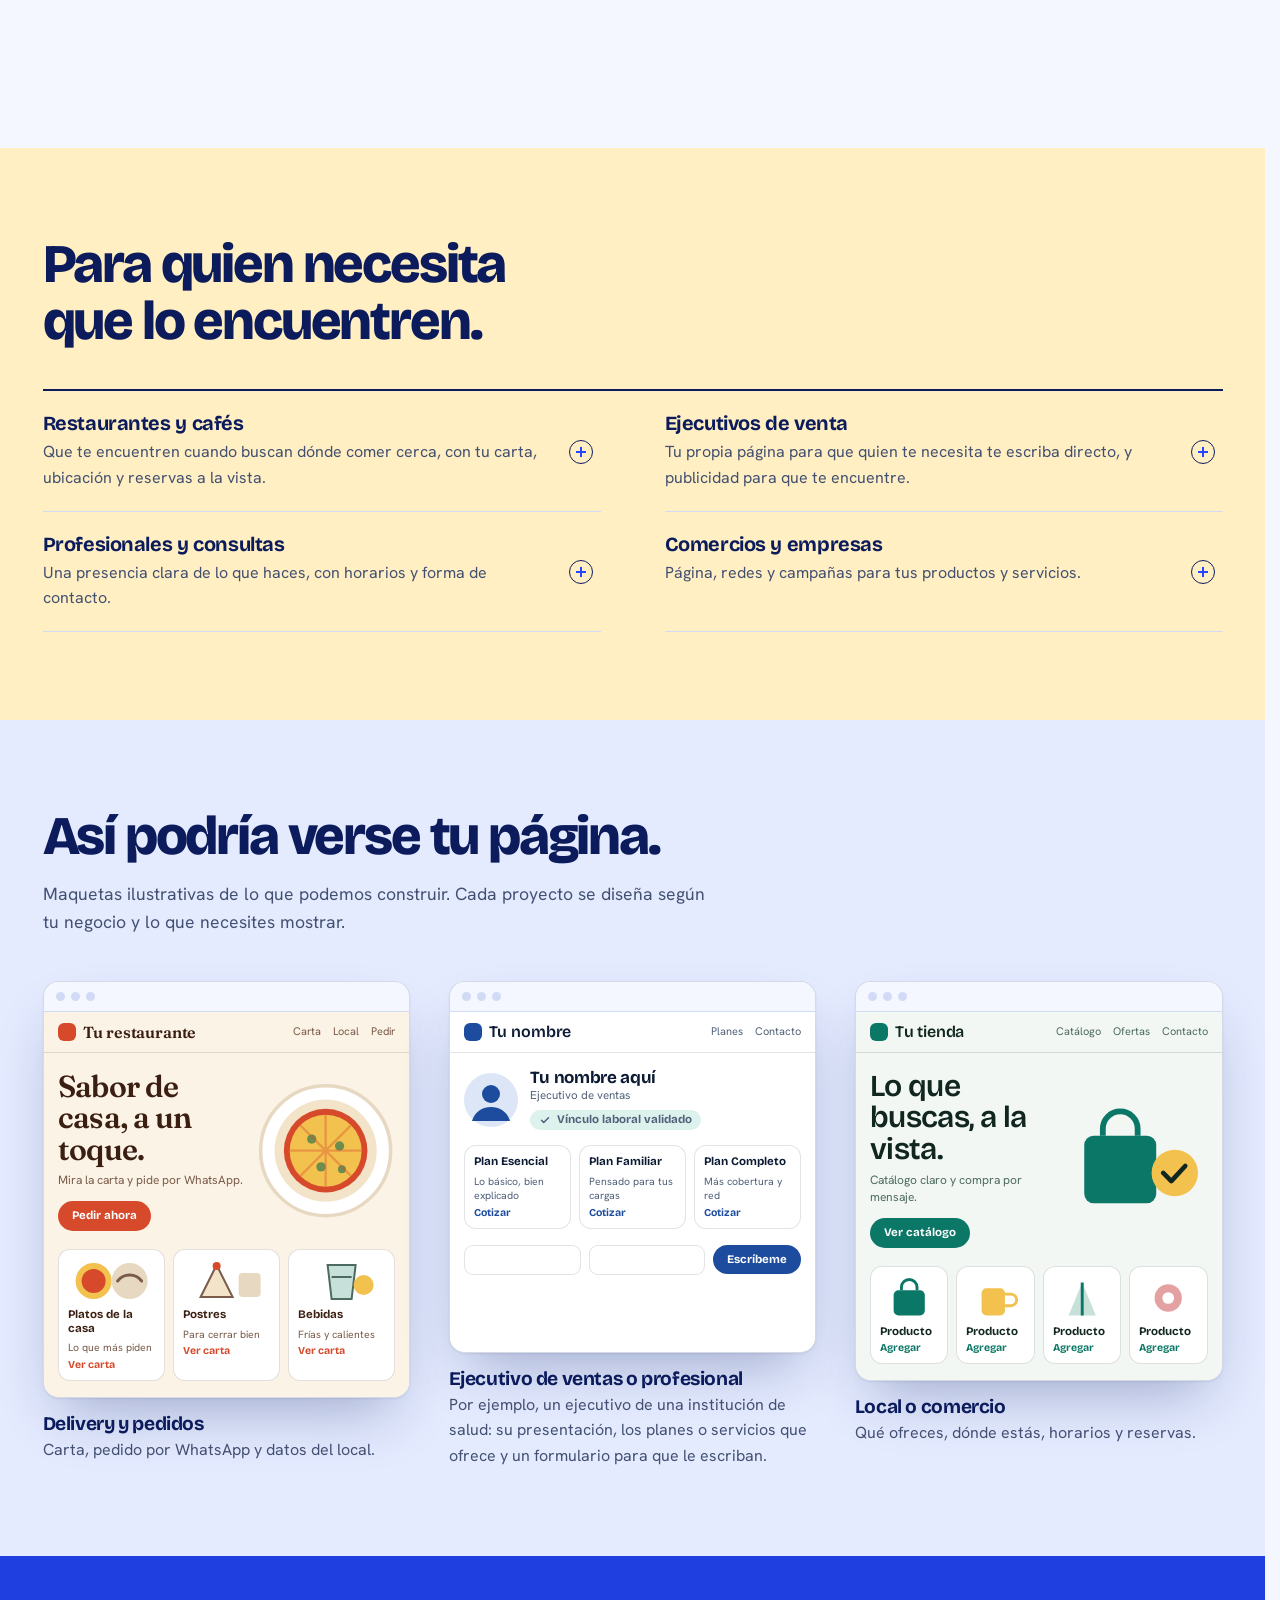
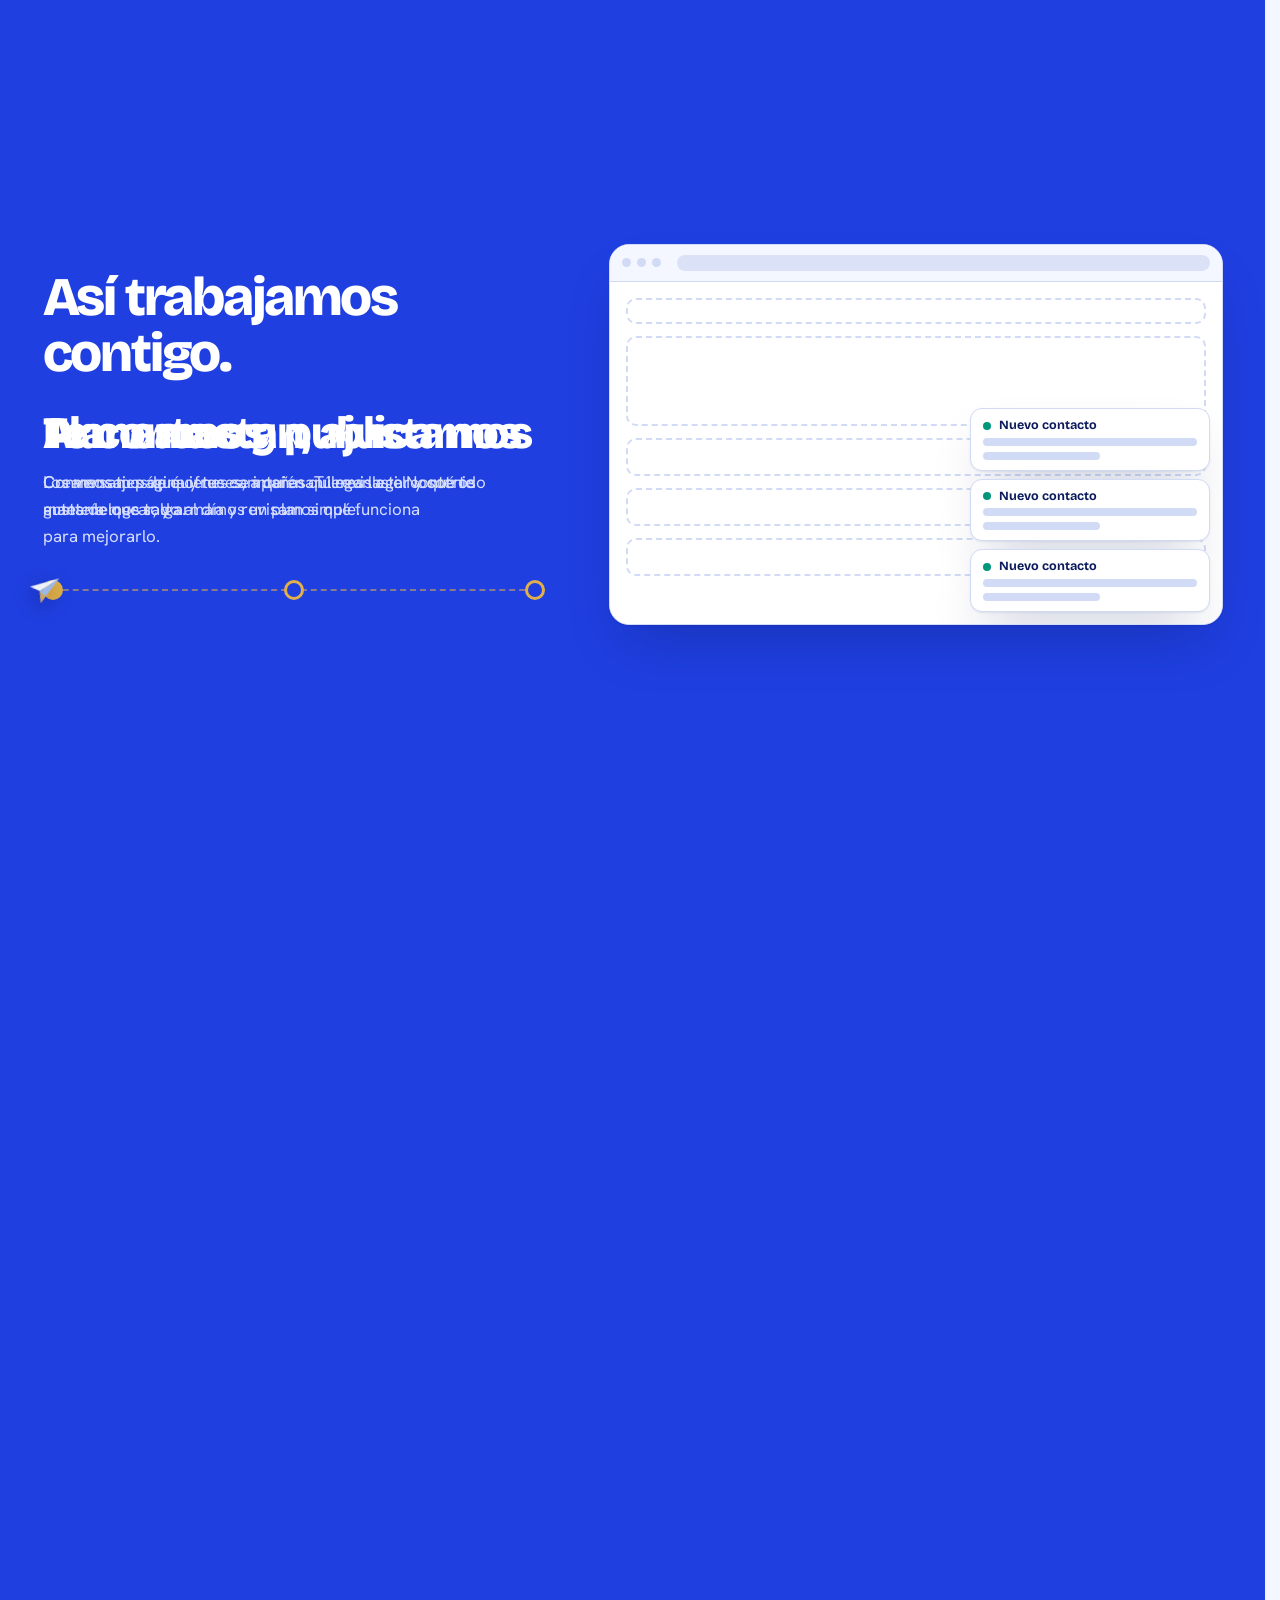
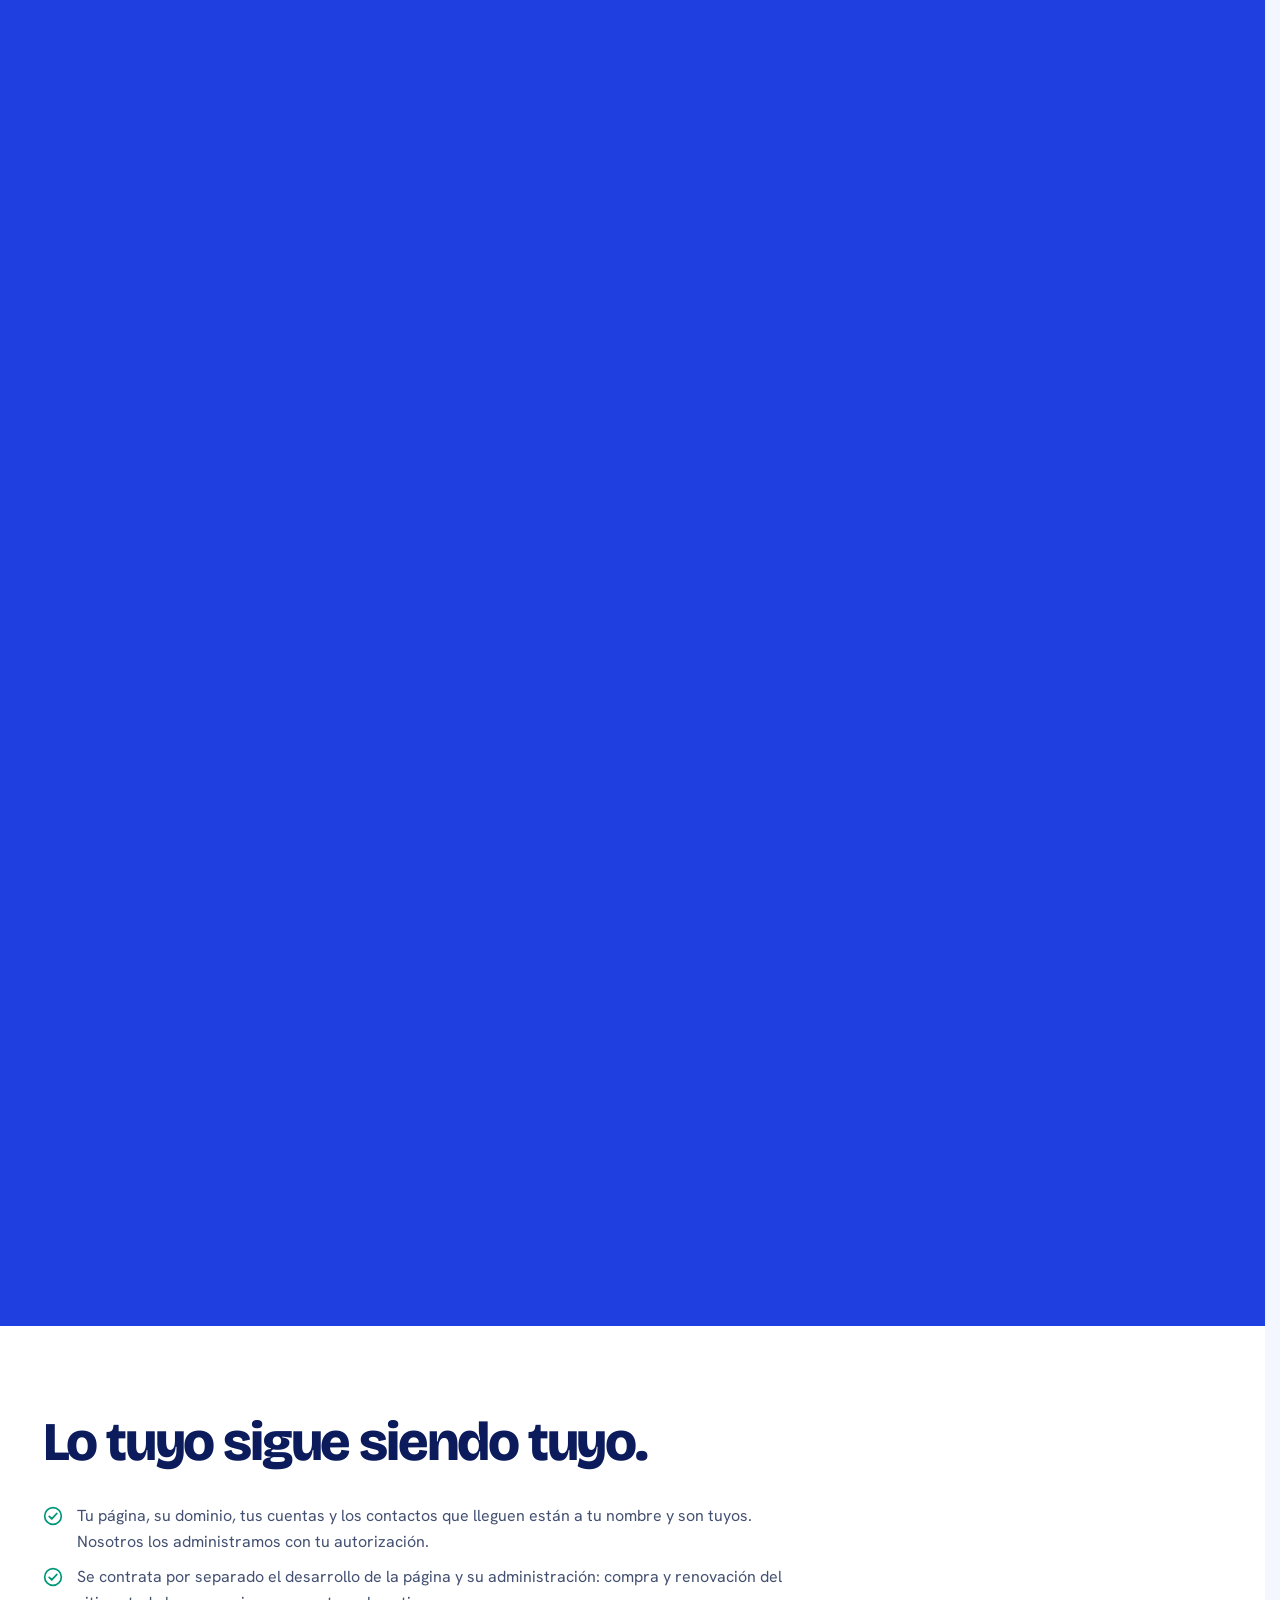
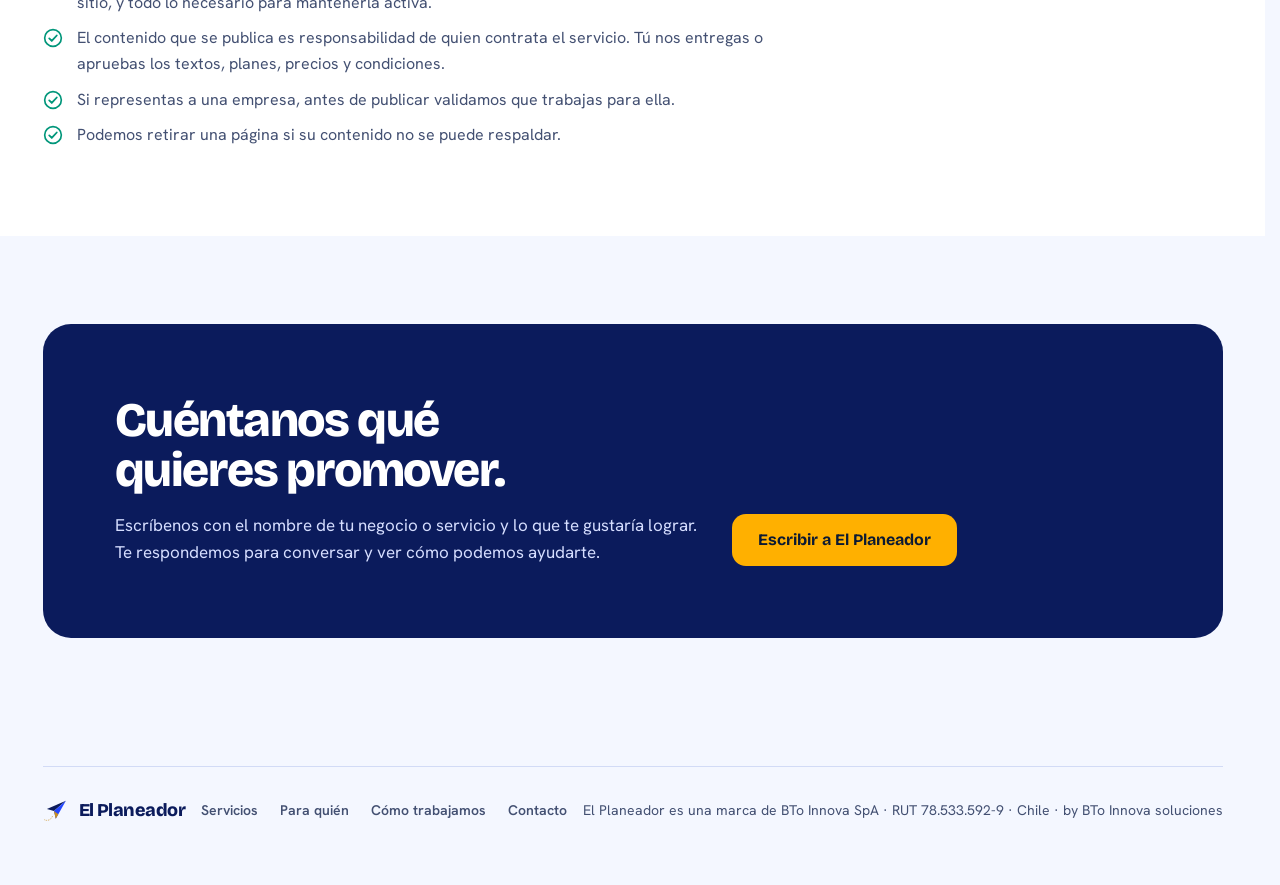
==== commit 441814f3: "Home: shared element, morph, magnification y path morph Co-Authored-By: Claude Sonnet 5.5 <noreply@a" ====
--- a/index.html
+++ b/index.html
@@ -702,6 +702,38 @@
     .ejec > canvas.particulas { position: absolute; z-index: 0; right: 2%; top: 50%; transform: translateY(-50%); width: min(300px, 30%); aspect-ratio: 1; height: auto; pointer-events: none; display: block; }
     @media (max-width: 860px) { .ejec > canvas.particulas { display: none; } }
 
+
+    /* ---- shared element y morph ---- */
+    .vuelo { position: fixed; z-index: 70; margin: 0; font-family: var(--display); font-weight: 800; letter-spacing: -.03em; line-height: 1.1; pointer-events: none; will-change: left, top, font-size; }
+    .hoja.morph { transform-origin: var(--ox, 100%) var(--oy, 100%); transform: scale(.06); opacity: 0; transition: transform .45s var(--ease), opacity .3s ease, visibility 0s linear .45s; }
+    html.panel-abierto .hoja.morph { transform: none; opacity: 1; transition: transform .65s var(--ease), opacity .3s ease, visibility 0s; }
+    @media (prefers-reduced-motion: no-preference) {
+        html.panel-abierto .hoja-cuerpo > * { animation: aparece-hoja .7s var(--ease) both; }
+        html.panel-abierto .hoja-cuerpo > :nth-child(2) { animation-delay: .1s; } html.panel-abierto .hoja-cuerpo > :nth-child(3) { animation-delay: .18s; }
+        html.panel-abierto .hoja-cuerpo > :nth-child(4) { animation-delay: .26s; } html.panel-abierto .hoja-cuerpo > :nth-child(5) { animation-delay: .34s; }
+        @keyframes aparece-hoja { from { opacity: 0; transform: translateY(14px); } }
+    }
+
+
+    /* ---- magnification: la barra de secciones ---- */
+    .dock { position: fixed; left: 50%; bottom: 16px; z-index: 25; display: flex; align-items: flex-end; gap: 10px; padding: 10px 14px; background: color-mix(in srgb, var(--superficie) 88%, transparent); border: 1px solid var(--linea); border-radius: 24px; box-shadow: var(--sombra); transform: translate(-50%, 140%); opacity: 0; transition: transform .6s var(--ease), opacity .4s ease; pointer-events: none; }
+    @supports (backdrop-filter: blur(1px)) { .dock { backdrop-filter: blur(14px); } }
+    .dock.visible { transform: translate(-50%, 0); opacity: 1; pointer-events: auto; }
+    .dock a { position: relative; width: 46px; height: 46px; display: grid; place-items: center; border-radius: 14px; background: var(--suelo); color: var(--marino); text-decoration: none; transform: scale(var(--s, 1)); transform-origin: 50% 100%; transition: transform .14s ease-out; }
+    .dock a svg { width: 22px; height: 22px; display: block; }
+    .dock a::after { content: attr(data-n); position: absolute; bottom: calc(100% + 12px); left: 50%; transform: translateX(-50%) scale(calc(1 / var(--s, 1))); white-space: nowrap; padding: 6px 10px; border-radius: 9px; background: var(--marino); color: var(--suelo); font: 700 12px/1 var(--display); opacity: 0; pointer-events: none; transition: opacity .15s; }
+    .dock a.caliente::after { opacity: 1; }
+    @media (pointer: coarse), (max-width: 900px) { .dock { display: none; } }
+    @media (prefers-reduced-motion: reduce) { .dock a { transition: none; } }
+
+    /* ---- path morph: barras que se vuelven linea ---- */
+    .morph-fig { margin: 4px 0 0; padding: 14px 12px 10px; border: 1px solid var(--linea); border-radius: 16px; background: var(--suelo); }
+    .morph-fig svg { width: 100%; height: auto; display: block; }
+    .morph-fig .barra { fill: var(--azul); }
+    .morph-fig .punto { fill: var(--oro); }
+    .morph-fig .linea { fill: none; stroke: var(--oro); stroke-width: 3; stroke-linecap: round; stroke-linejoin: round; }
+    .morph-fig figcaption { margin-top: 6px; font-size: 12.5px; color: var(--suave); }
+
 </style>
 </head>
 <body>
@@ -1023,6 +1055,8 @@
 
 <button type="button" class="flota-btn" data-hoja="contacto" aria-haspopup="dialog"><svg viewBox="0 0 200 200" aria-hidden="true"><use href="#planeador"/></svg>Habla con el Planeador</button>
 
+<nav class="dock" id="dock" aria-label="Ir a una sección"><a href="#servicios" data-n="Servicios" aria-label="Servicios"><svg viewBox="0 0 24 24" aria-hidden="true"><rect x="4" y="4" width="6.5" height="6.5" rx="1.6" fill="none" stroke="currentColor" stroke-width="1.9" stroke-linecap="round" stroke-linejoin="round"/><rect x="13.5" y="4" width="6.5" height="6.5" rx="1.6" fill="none" stroke="currentColor" stroke-width="1.9" stroke-linecap="round" stroke-linejoin="round"/><rect x="4" y="13.5" width="6.5" height="6.5" rx="1.6" fill="none" stroke="currentColor" stroke-width="1.9" stroke-linecap="round" stroke-linejoin="round"/><rect x="13.5" y="13.5" width="6.5" height="6.5" rx="1.6" fill="none" stroke="currentColor" stroke-width="1.9" stroke-linecap="round" stroke-linejoin="round"/></svg></a><a href="#rubros" data-n="Para quién" aria-label="Para quién"><svg viewBox="0 0 24 24" aria-hidden="true"><circle cx="9" cy="8.5" r="3.2" fill="none" stroke="currentColor" stroke-width="1.9" stroke-linecap="round" stroke-linejoin="round"/><path d="M3.5 19c.7-3.2 3-4.8 5.5-4.8s4.8 1.6 5.5 4.8" fill="none" stroke="currentColor" stroke-width="1.9" stroke-linecap="round" stroke-linejoin="round"/><circle cx="17" cy="9.5" r="2.4" fill="none" stroke="currentColor" stroke-width="1.9" stroke-linecap="round" stroke-linejoin="round"/><path d="M16.5 14.4c2.2.1 3.7 1.5 4.2 3.8" fill="none" stroke="currentColor" stroke-width="1.9" stroke-linecap="round" stroke-linejoin="round"/></svg></a><a href="#ejemplos" data-n="Ejemplos" aria-label="Ejemplos"><svg viewBox="0 0 24 24" aria-hidden="true"><rect x="3.5" y="5" width="17" height="14" rx="2.4" fill="none" stroke="currentColor" stroke-width="1.9" stroke-linecap="round" stroke-linejoin="round"/><path d="M3.5 9.5h17" fill="none" stroke="currentColor" stroke-width="1.9" stroke-linecap="round" stroke-linejoin="round"/><circle cx="6.8" cy="7.3" r=".6" fill="currentColor"/><circle cx="9" cy="7.3" r=".6" fill="currentColor"/></svg></a><a href="#como" data-n="Cómo trabajamos" aria-label="Cómo trabajamos"><svg viewBox="0 0 24 24" aria-hidden="true"><circle cx="5.5" cy="17.5" r="2.2" fill="none" stroke="currentColor" stroke-width="1.9" stroke-linecap="round" stroke-linejoin="round"/><circle cx="18.5" cy="6.5" r="2.2" fill="none" stroke="currentColor" stroke-width="1.9" stroke-linecap="round" stroke-linejoin="round"/><path d="M7.5 16.5c4-1 3-5.5 6-6.5 1.2-.4 2.2-.9 3-1.8" fill="none" stroke="currentColor" stroke-width="1.9" stroke-linecap="round" stroke-linejoin="round"/></svg></a><a href="#contacto" data-n="Contacto" aria-label="Contacto" data-hoja="contacto"><svg viewBox="0 0 200 200" aria-hidden="true"><use href="#planeador"/></svg></a></nav>
+
 <div class="velo" id="velo" aria-hidden="true"></div>
 <aside class="hoja" id="hoja" role="dialog" aria-modal="true" aria-labelledby="hoja-tit" aria-hidden="true" tabindex="-1">
     <div class="hoja-cab" id="hoja-cab" aria-hidden="true"><span></span></div>
@@ -1163,6 +1197,26 @@
         a.textContent = texto;
         a.href = href;
         return a;
+    }
+    function figuraBarras() {
+        var h = [34, 52, 44, 76, 64, 96], base = 120, i, x, y, bars = '', dots = '', pts = [];
+        for (i = 0; i < h.length; i++) {
+            x = 24 + i * 50; y = base - h[i];
+            pts.push((x + 14) + ' ' + y);
+            bars += '<rect class="barra" x="' + x + '" y="' + y + '" width="28" height="' + h[i] + '" rx="5">' +
+                '<animate attributeName="height" values="' + h[i] + ';6;6;' + h[i] + '" keyTimes="0;.3;.7;1" dur="7s" repeatCount="indefinite"/>' +
+                '<animate attributeName="width" values="28;10;10;28" keyTimes="0;.3;.7;1" dur="7s" repeatCount="indefinite"/>' +
+                '<animate attributeName="x" values="' + x + ';' + (x + 9) + ';' + (x + 9) + ';' + x + '" keyTimes="0;.3;.7;1" dur="7s" repeatCount="indefinite"/>' +
+                '<animate attributeName="rx" values="5;5;5;5" dur="7s" repeatCount="indefinite"/></rect>';
+            dots += '<circle class="punto" cx="' + (x + 14) + '" cy="' + y + '" r="5"><animate attributeName="opacity" values="0;0;1;1;0" keyTimes="0;.28;.34;.68;.74" dur="7s" repeatCount="indefinite"/></circle>';
+        }
+        var f = document.createElement('figure');
+        f.className = 'morph-fig';
+        f.innerHTML = '<svg viewBox="0 0 330 140" role="img" aria-label="Ilustración: barras que se vuelven una línea de tendencia">' + bars +
+            '<path class="linea" d="M' + pts.join(' L') + '" stroke-dasharray="330" stroke-dashoffset="330">' +
+            '<animate attributeName="stroke-dashoffset" values="330;330;0;0;330" keyTimes="0;.3;.5;.68;.74" dur="7s" repeatCount="indefinite"/></path>' + dots + '</svg>' +
+            '<figcaption>Ilustración: así pasamos de los números a la tendencia. No son datos reales.</figcaption>';
+        return f;
     }
     function armar(clave) {
         var d = HOJAS[clave];
@@ -1202,6 +1256,7 @@
                 ul.appendChild(li);
             });
             cuerpo.appendChild(ul);
+            if (clave === 's-resultados') cuerpo.appendChild(figuraBarras());
             var c = boton('boton-primario', 'Hablemos de esto', '#contacto');
             c.setAttribute('data-hoja', 'contacto');
             cuerpo.appendChild(c);
@@ -1220,6 +1275,49 @@
             cuerpo.appendChild(n);
         }
     }
+    /* shared element y morph: el titulo viaja a la hoja; el boton se estira hasta ser la hoja */
+    function trasl(el) {
+        var m = getComputedStyle(el).transform;
+        if (!m || m === 'none') return { x: 0, y: 0 };
+        var v = m.match(/matrix(?:3d)?\(([^)]+)\)/);
+        if (!v) return { x: 0, y: 0 };
+        var a = v[1].split(',').map(parseFloat);
+        return a.length === 6 ? { x: a[4], y: a[5] } : { x: a[12], y: a[13] };
+    }
+    function prepararVuelo(origen) {
+        hoja.classList.remove('morph');
+        if (reducir || !origen || !origen.getBoundingClientRect) return null;
+        var h2 = hoja.querySelector('#hoja-tit');
+        var hr = hoja.getBoundingClientRect(), tr = trasl(hoja);
+        var fx = hr.left - tr.x, fy = hr.top - tr.y;
+        if (origen.classList.contains('flota-btn') || (origen.classList.contains('boton') && !origen.closest('.hoja'))) {
+            var br = origen.getBoundingClientRect();
+            hoja.style.setProperty('--ox', (br.left + br.width / 2 - fx) + 'px');
+            hoja.style.setProperty('--oy', (br.top + br.height / 2 - fy) + 'px');
+            hoja.classList.add('morph');
+            return null;
+        }
+        var st = origen.querySelector ? origen.querySelector('strong') : null;
+        if (!st || !h2) return null;
+        var s = st.getBoundingClientRect(), t = h2.getBoundingClientRect();
+        var cs = getComputedStyle(st), ct = getComputedStyle(h2);
+        var clon = document.createElement('div');
+        clon.className = 'vuelo';
+        clon.textContent = st.textContent;
+        clon.setAttribute('aria-hidden', 'true');
+        document.body.appendChild(clon);
+        h2.style.opacity = '0';
+        var fin = function () { if (clon.parentNode) clon.parentNode.removeChild(clon); h2.style.opacity = ''; };
+        return function () {
+            if (!clon.animate) { fin(); return; }
+            var an = clon.animate([
+                { left: s.left + 'px', top: s.top + 'px', width: s.width + 'px', fontSize: cs.fontSize, color: cs.color },
+                { left: (t.left - tr.x) + 'px', top: (t.top - tr.y) + 'px', width: t.width + 'px', fontSize: ct.fontSize, color: ct.color }
+            ], { duration: 640, easing: 'cubic-bezier(.16,.84,.3,1)', fill: 'forwards' });
+            an.onfinish = fin; an.oncancel = fin;
+            window.setTimeout(fin, 900);
+        };
+    }
     function abrir(clave, origen) {
         if (!HOJAS[clave]) return;
         if (abierta) { cerrar(true); }
@@ -1230,14 +1328,18 @@
         fondo.forEach(function (e) { if (e) e.inert = true; });
         hoja.setAttribute('aria-hidden', 'false');
         velo.setAttribute('aria-hidden', 'false');
+        var vuelo = null;
+        try { vuelo = prepararVuelo(origen); } catch (e) { vuelo = null; }
         raiz.classList.add('panel-abierto');
         abierta = true;
+        if (vuelo) vuelo();
         window.setTimeout(function () { try { hoja.focus({ preventScroll: true }); } catch (e) { hoja.focus(); } }, 30);
     }
     function cerrar(rapido) {
         if (!abierta) return;
         abierta = false;
         raiz.classList.remove('panel-abierto');
+        window.setTimeout(function () { if (!abierta) hoja.classList.remove('morph'); }, 700);
         hoja.style.transform = '';
         hoja.setAttribute('aria-hidden', 'true');
         velo.setAttribute('aria-hidden', 'true');
@@ -1524,6 +1626,30 @@
             pc.parentNode.addEventListener('pointerleave', function () { mouseP = null; });
         }
     }
+    /* ---------- magnification: la barra de secciones ---------- */
+    var dock = document.getElementById('dock');
+    if (dock && !reducir) {
+        var enlaces = dock.querySelectorAll('a');
+        var crece = function (x) {
+            for (var i = 0; i < enlaces.length; i++) {
+                var r = enlaces[i].getBoundingClientRect(), c = r.left + r.width / 2, d = Math.abs(x - c);
+                var k = Math.max(0, 1 - d / 120), s = 1 + 0.85 * k * k;
+                enlaces[i].style.setProperty('--s', s.toFixed(3));
+                enlaces[i].classList.toggle('caliente', s > 1.45);
+            }
+        };
+        dock.addEventListener('pointermove', function (ev) { crece(ev.clientX); });
+        dock.addEventListener('pointerleave', function () { for (var i = 0; i < enlaces.length; i++) { enlaces[i].style.setProperty('--s', '1'); enlaces[i].classList.remove('caliente'); } });
+    }
+    if (dock) {
+        var muestraDock = function () {
+            var visible = window.scrollY > window.innerHeight * 0.7 && !raiz.classList.contains('panel-abierto');
+            dock.classList.toggle('visible', visible);
+        };
+        muestraDock();
+        window.addEventListener('scroll', muestraDock, { passive: true });
+        new MutationObserver(muestraDock).observe(raiz, { attributes: true, attributeFilter: ['class'] });
+    }
 })();
 </script>
 </body>
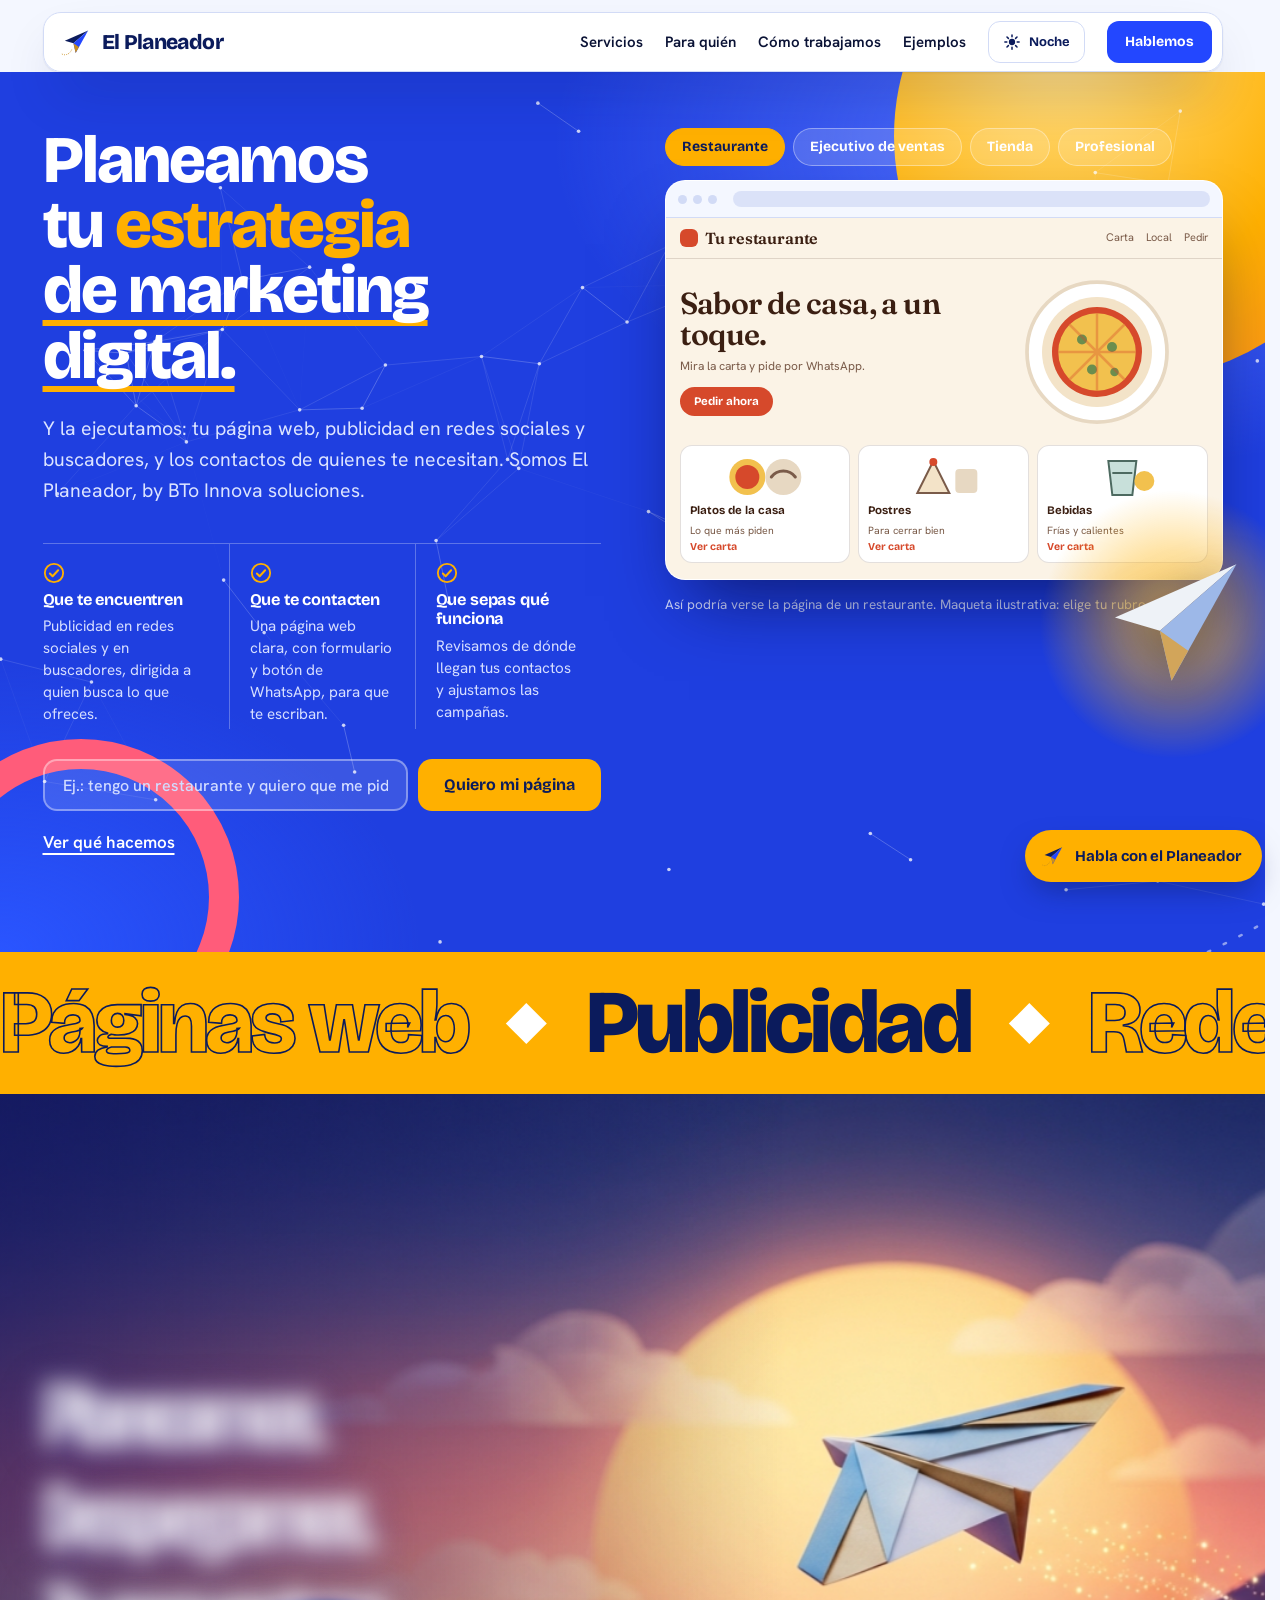
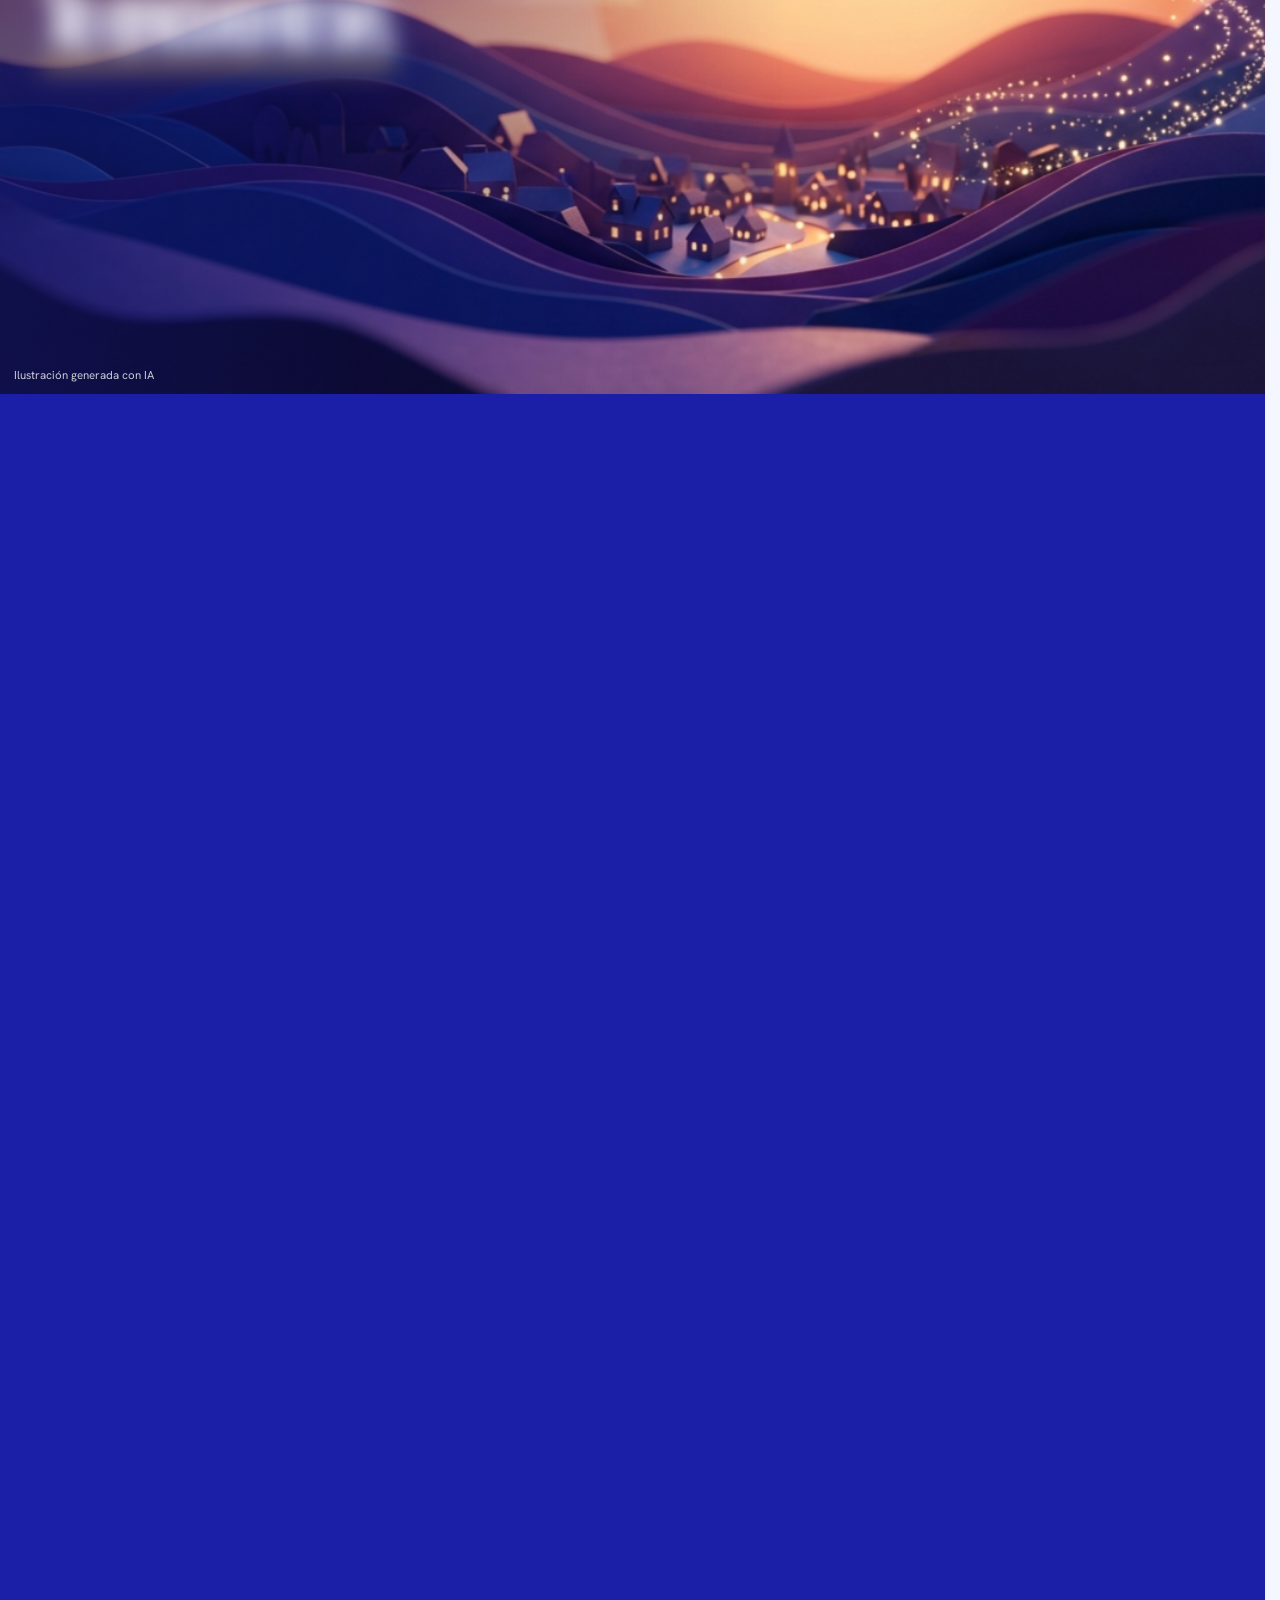
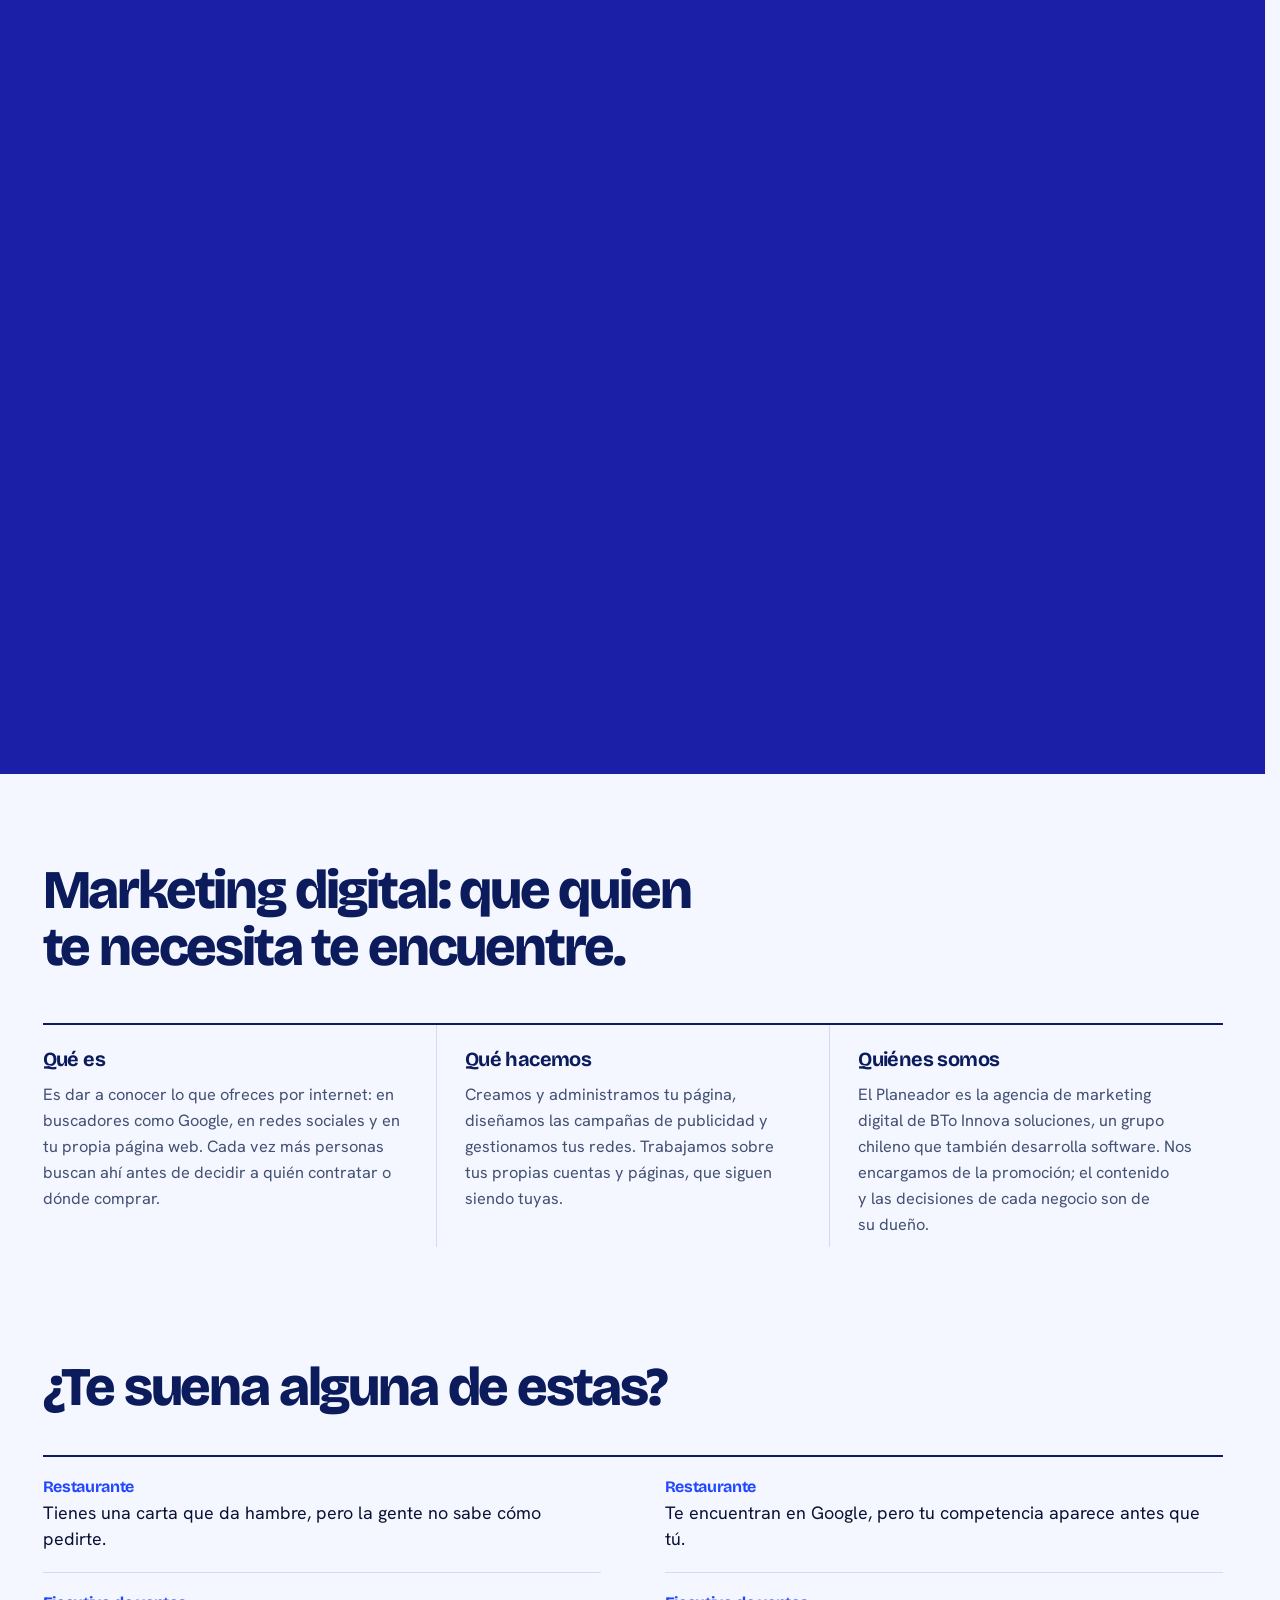
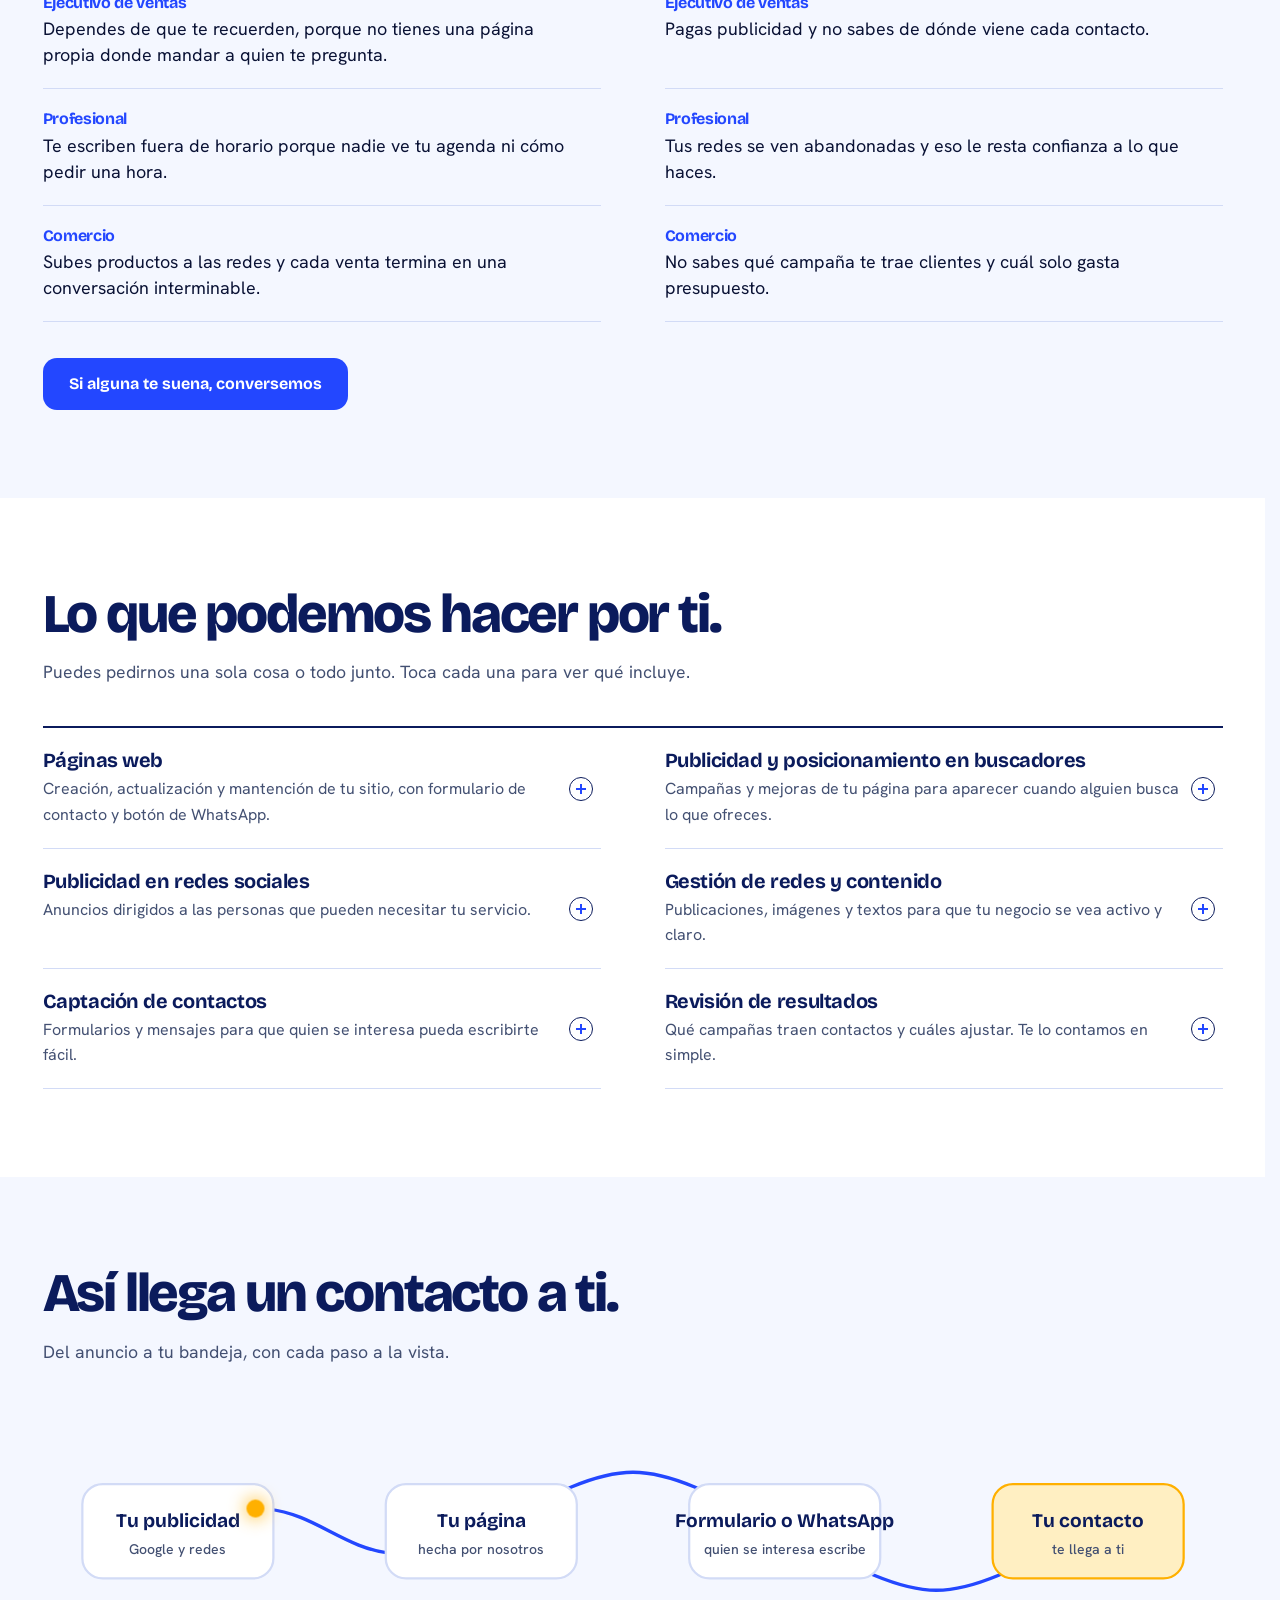
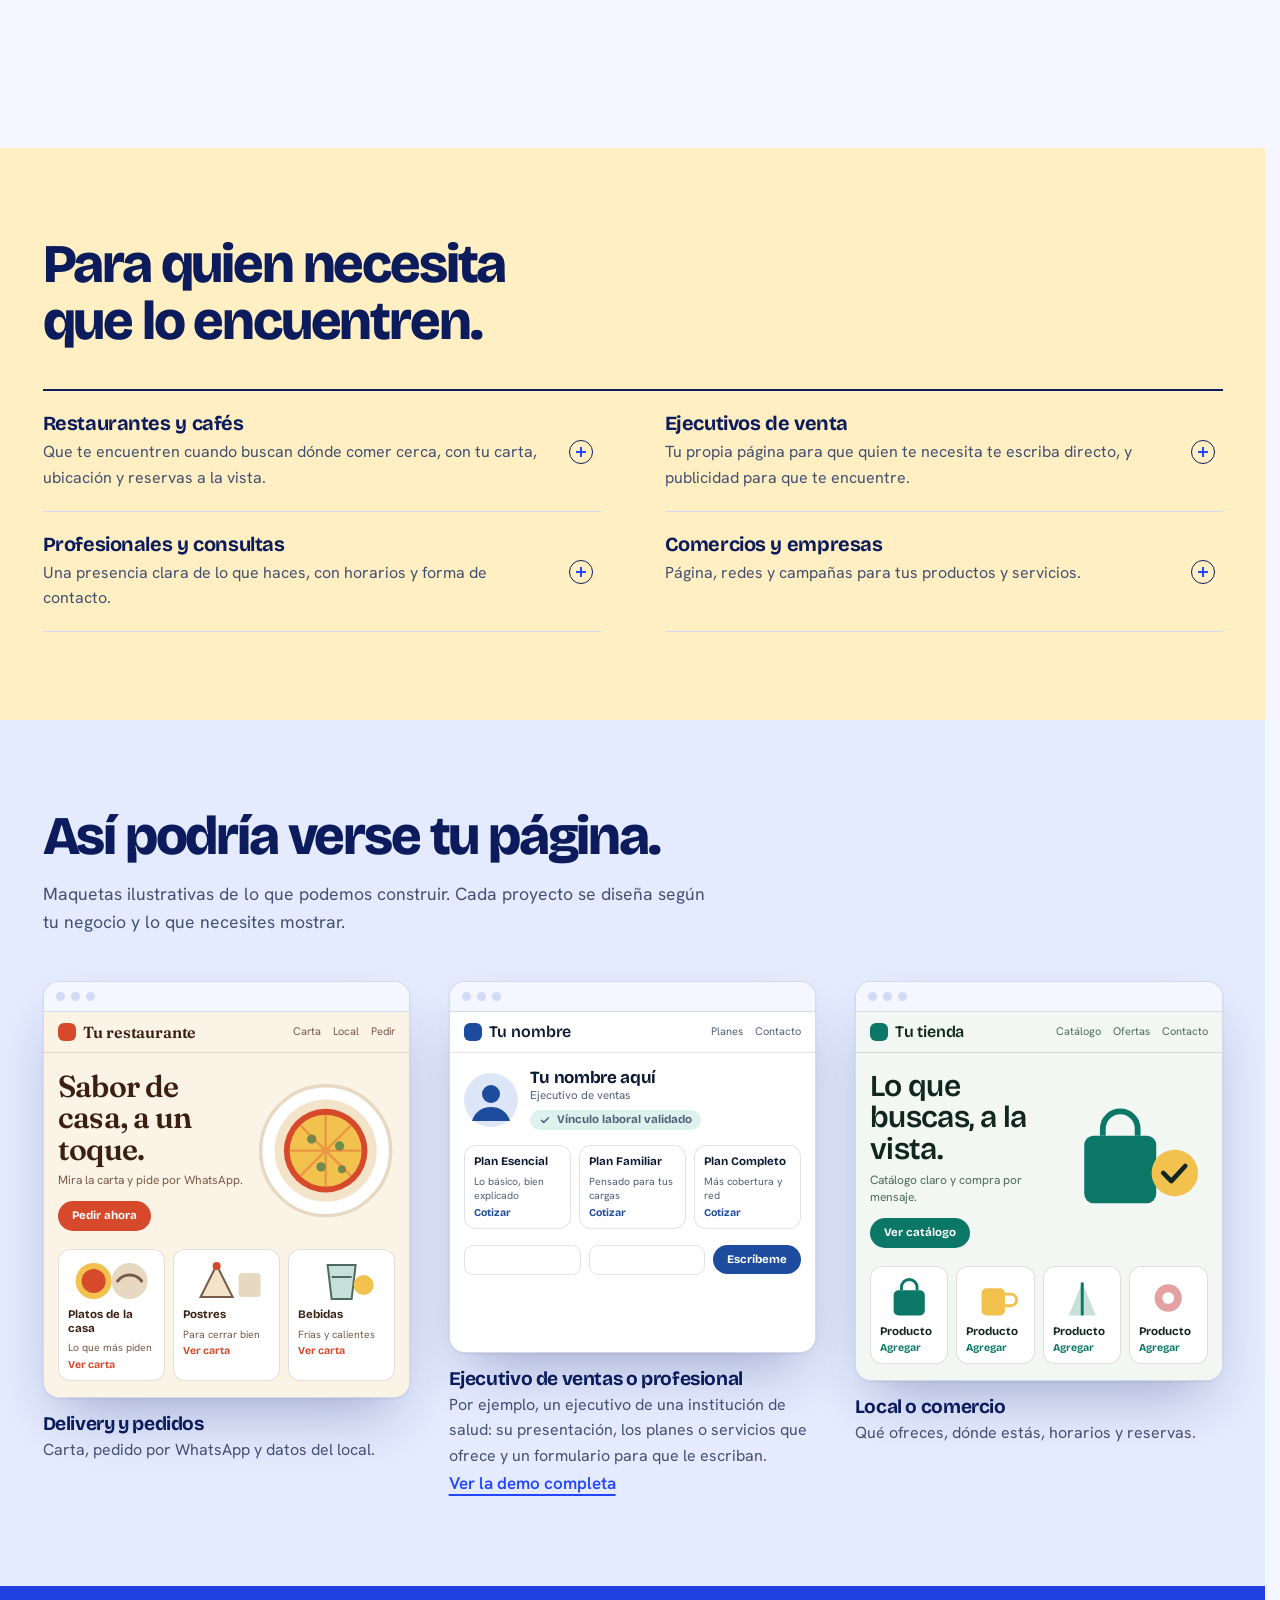
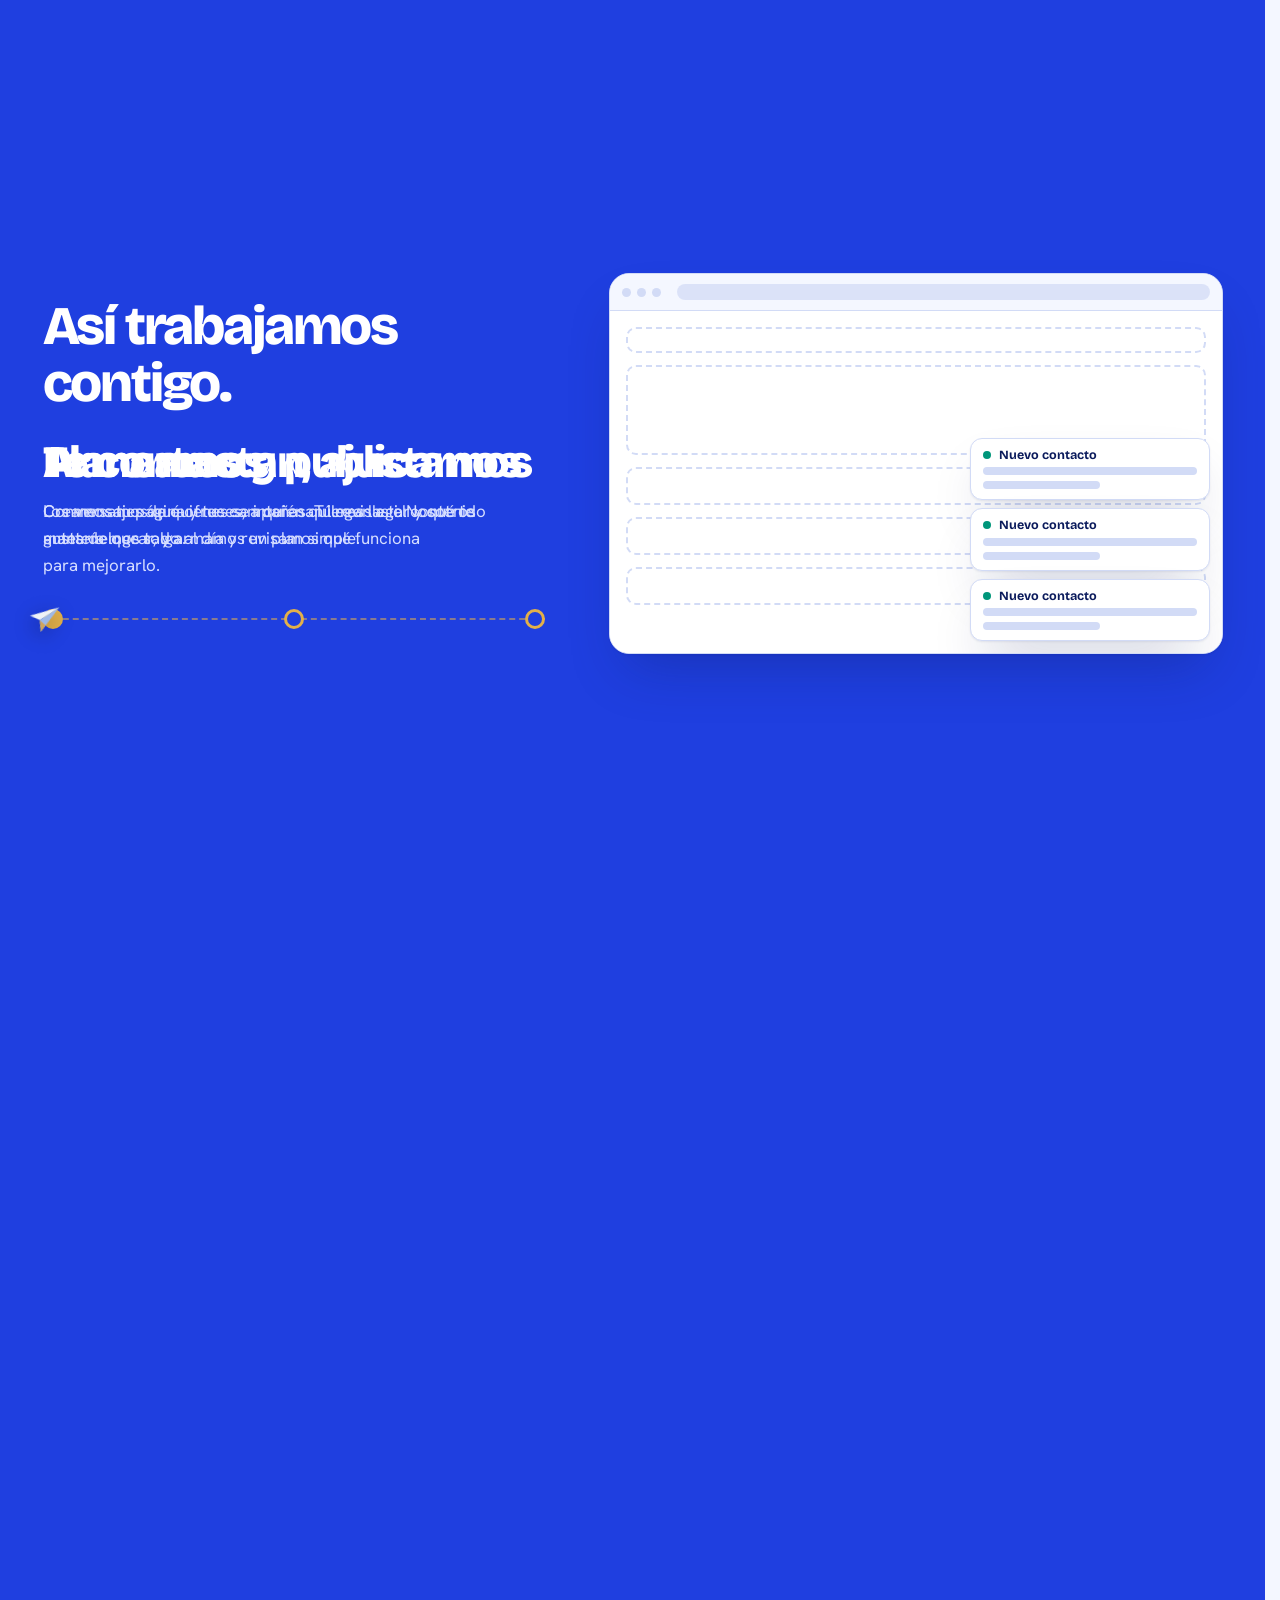
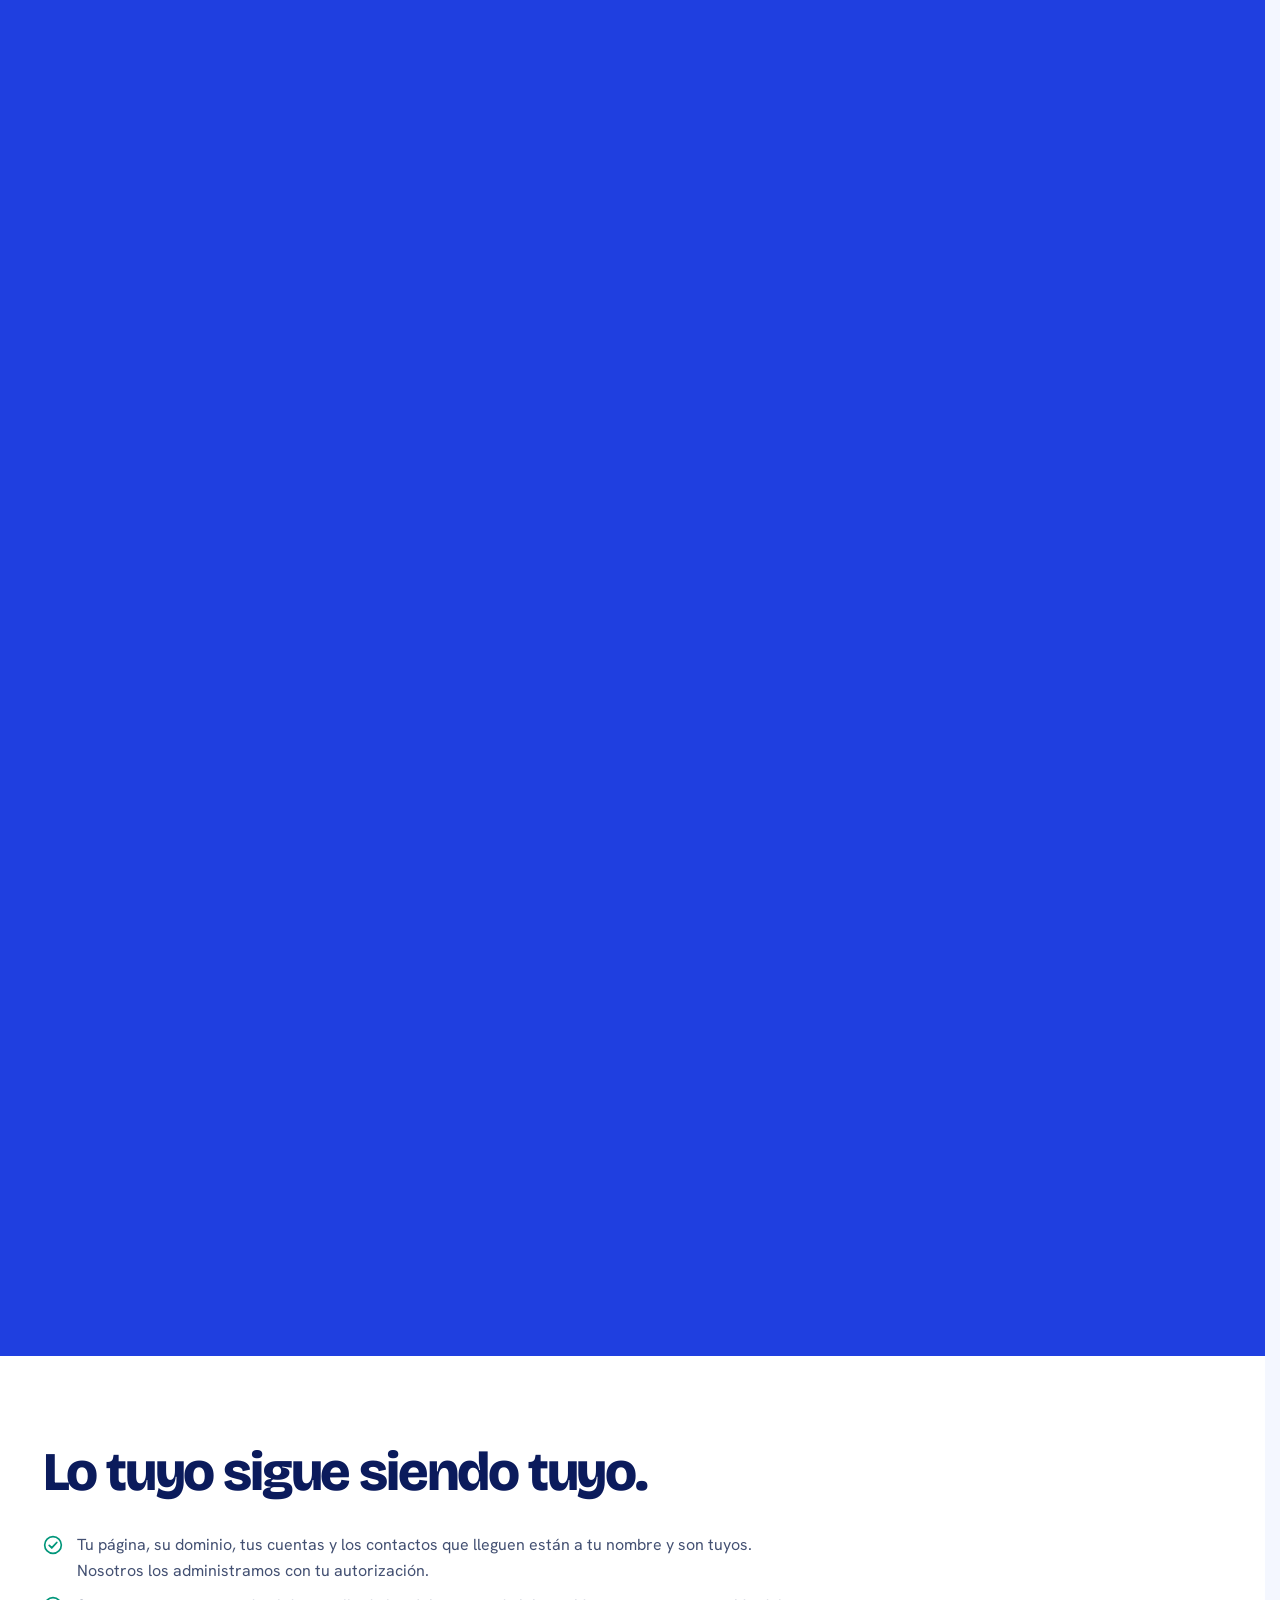
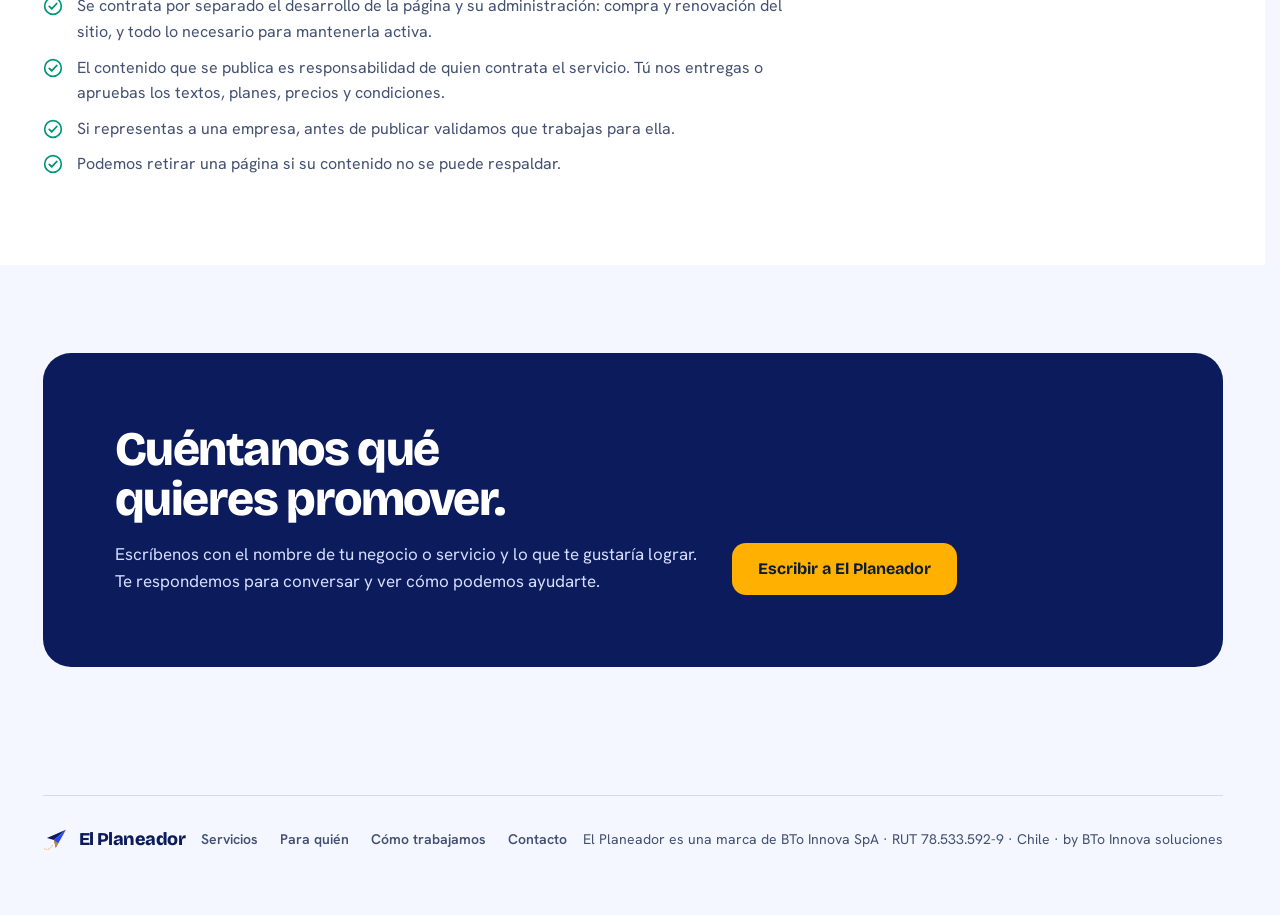
==== commit 4d08b950: "Demo de pagina de ejecutivo (datos ficticios) y enlace desde la home Co-Authored-By: Claude Sonnet 5" ====
--- a/index.html
+++ b/index.html
@@ -955,7 +955,7 @@
                             <div class="mq-form"><span class="mq-campo"></span><span class="mq-campo"></span><span class="mq-btn">Escríbeme</span></div>
                         </div>
                     </div>
-                    <figcaption><strong>Ejecutivo de ventas o profesional</strong><span>Por ejemplo, un ejecutivo de una institución de salud: su presentación, los planes o servicios que ofrece y un formulario para que le escriban.</span></figcaption>
+                    <figcaption><strong>Ejecutivo de ventas o profesional</strong><span>Por ejemplo, un ejecutivo de una institución de salud: su presentación, los planes o servicios que ofrece y un formulario para que le escriban.</span><a class="enlace" href="demo/ejecutivo/">Ver la demo completa</a></figcaption>
                 </figure>
                 <figure class="mq">
                     <div class="mq-marco" aria-hidden="true">
